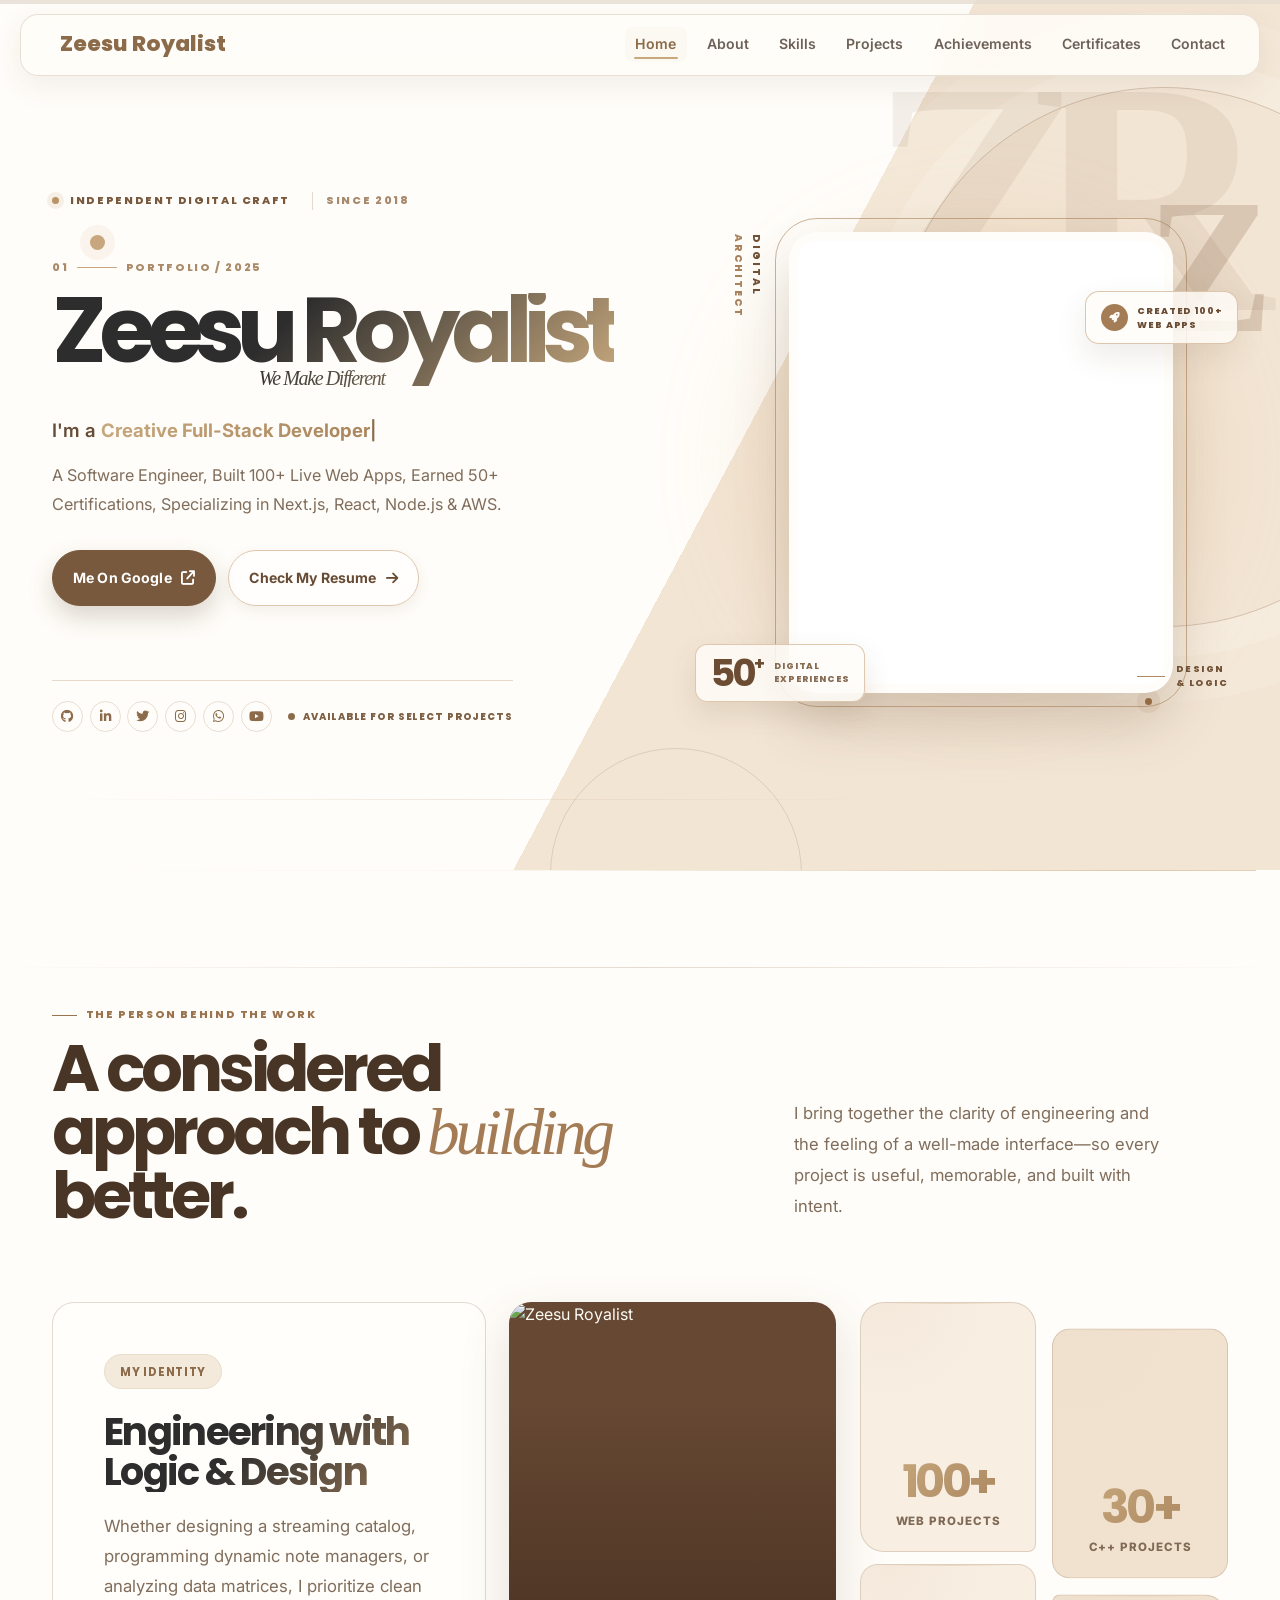
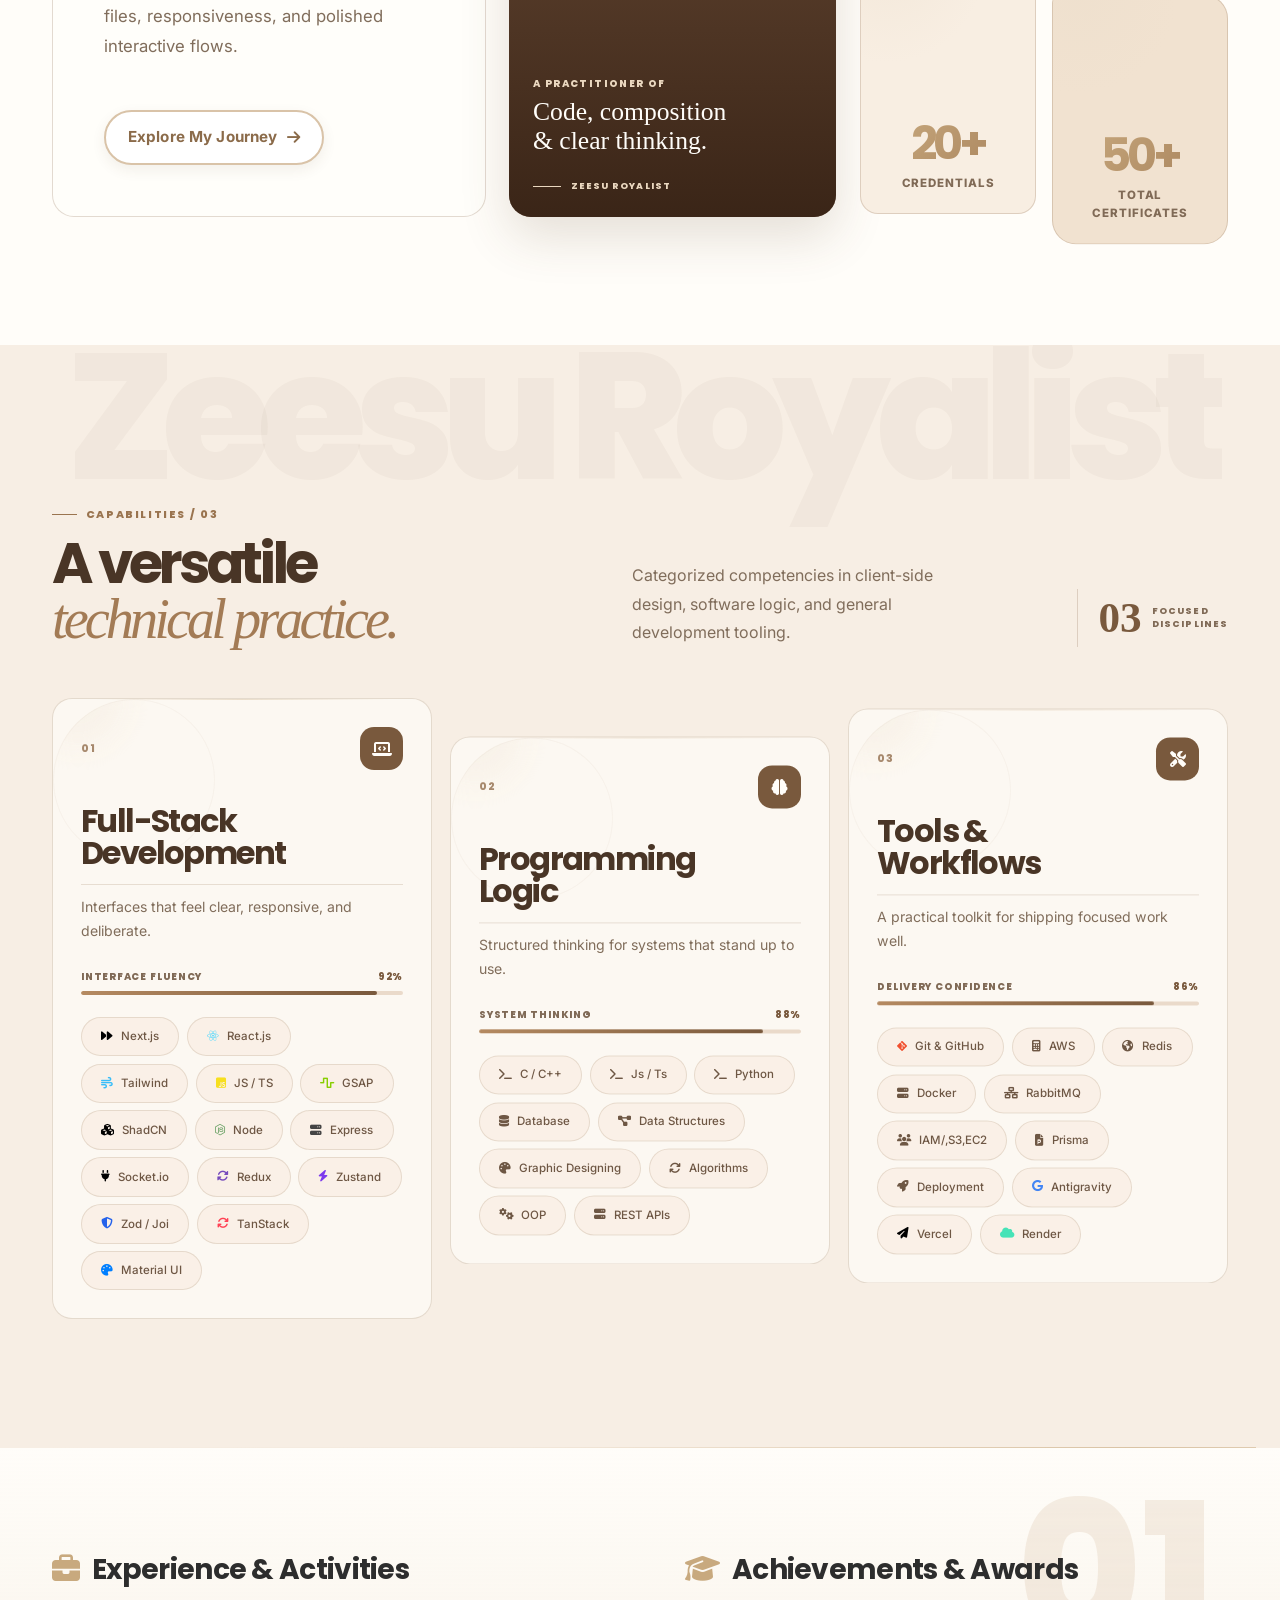
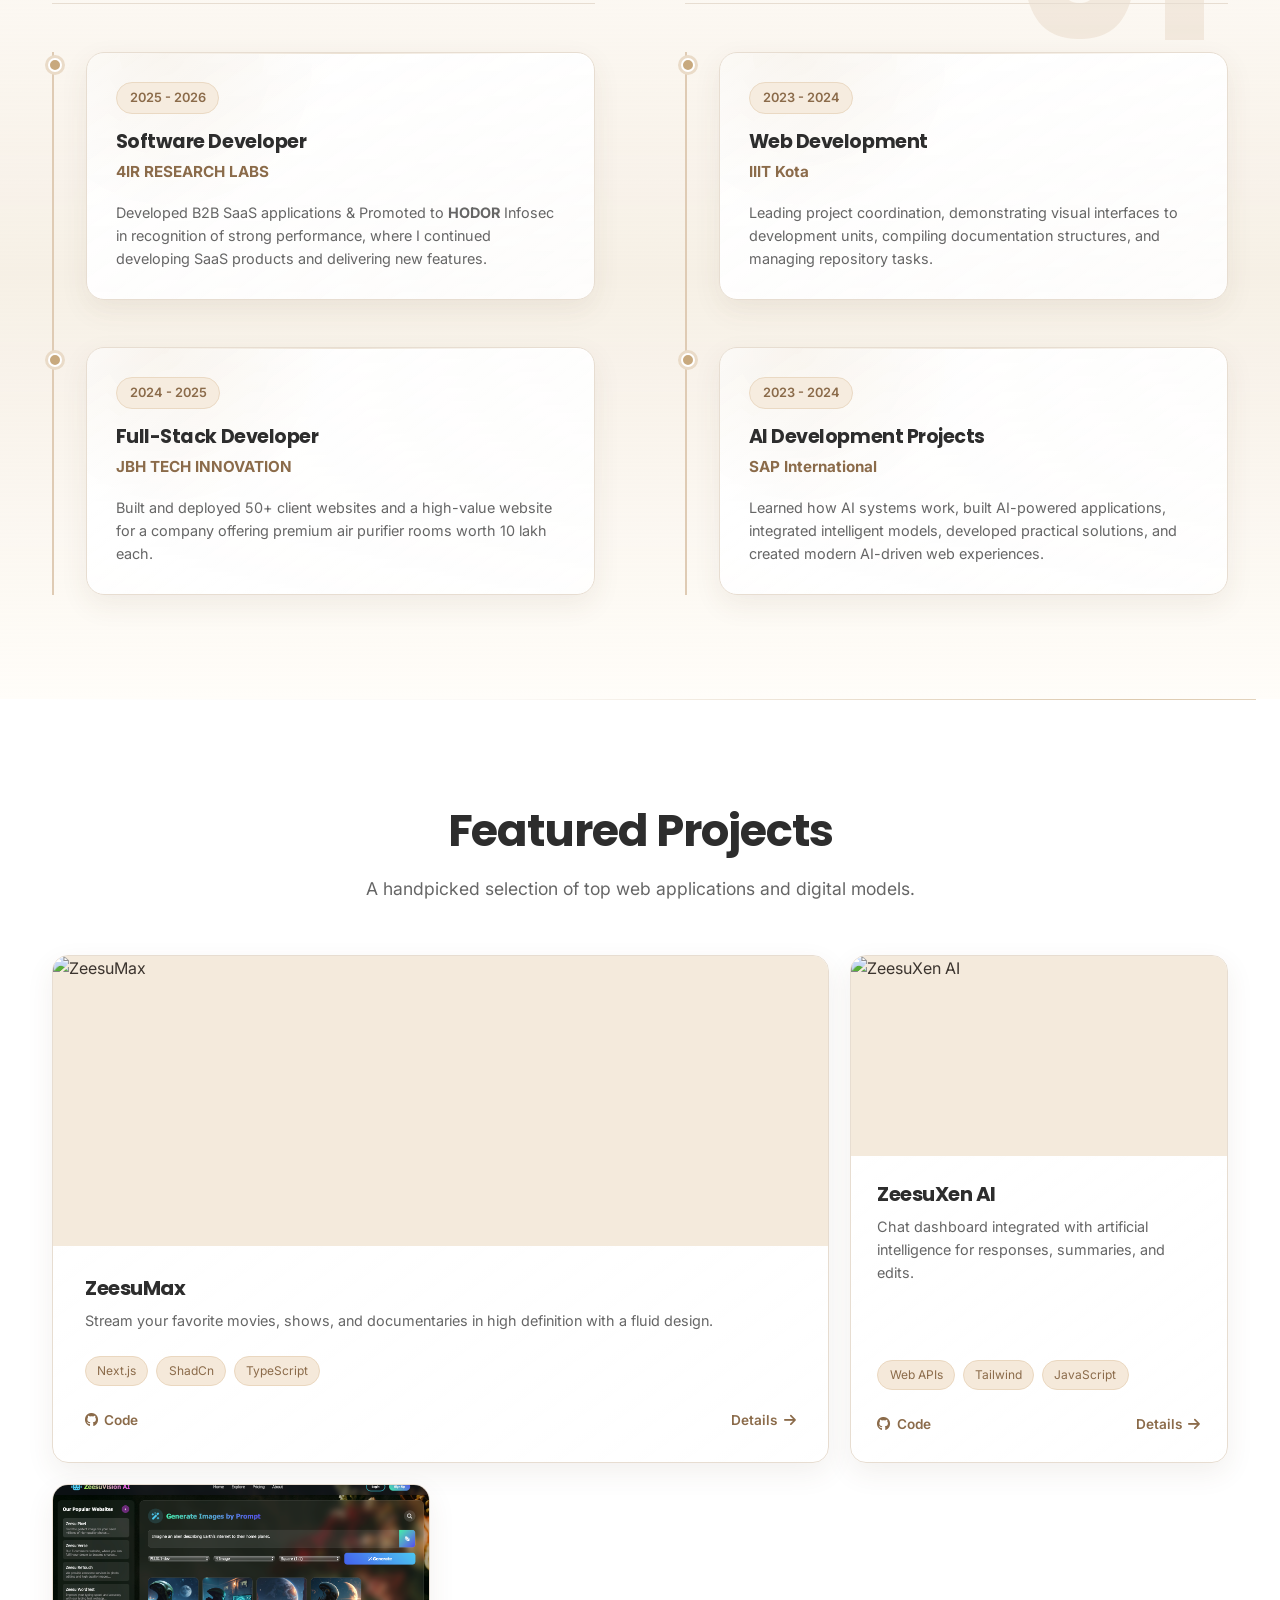
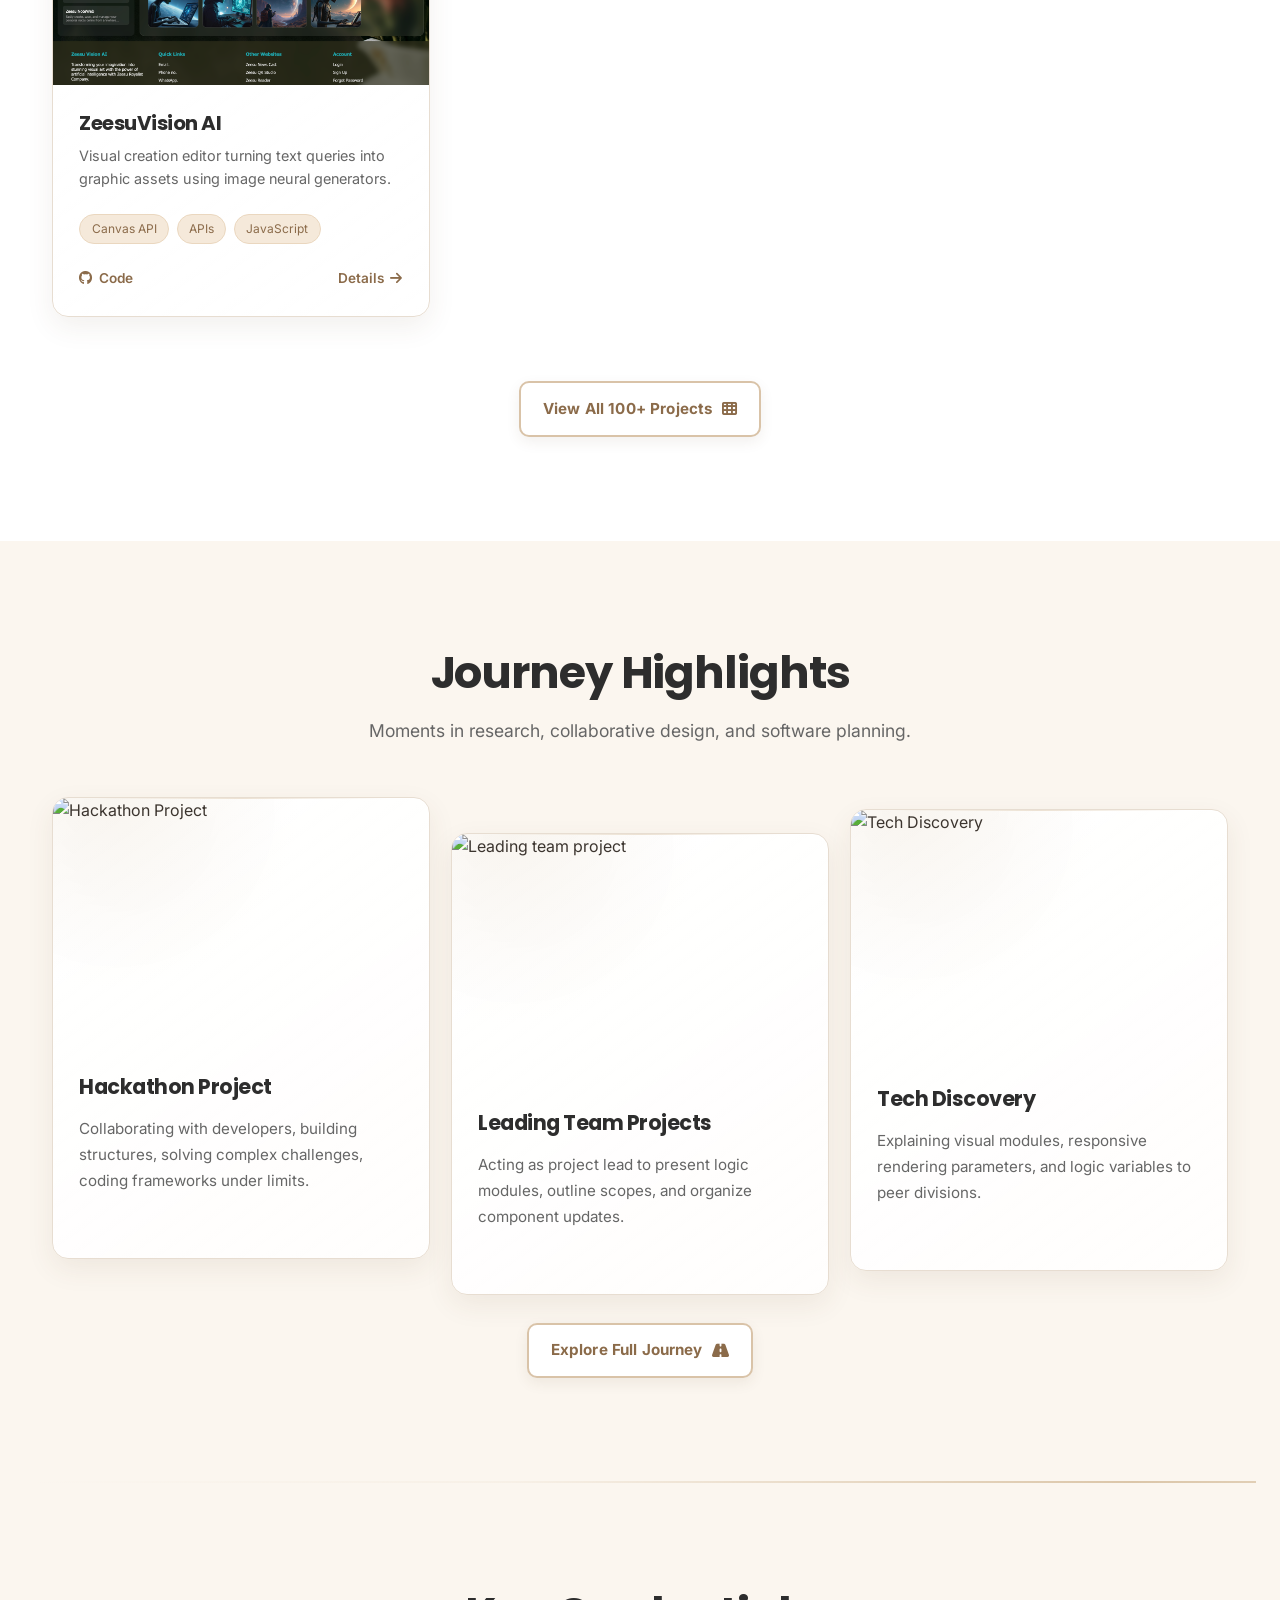
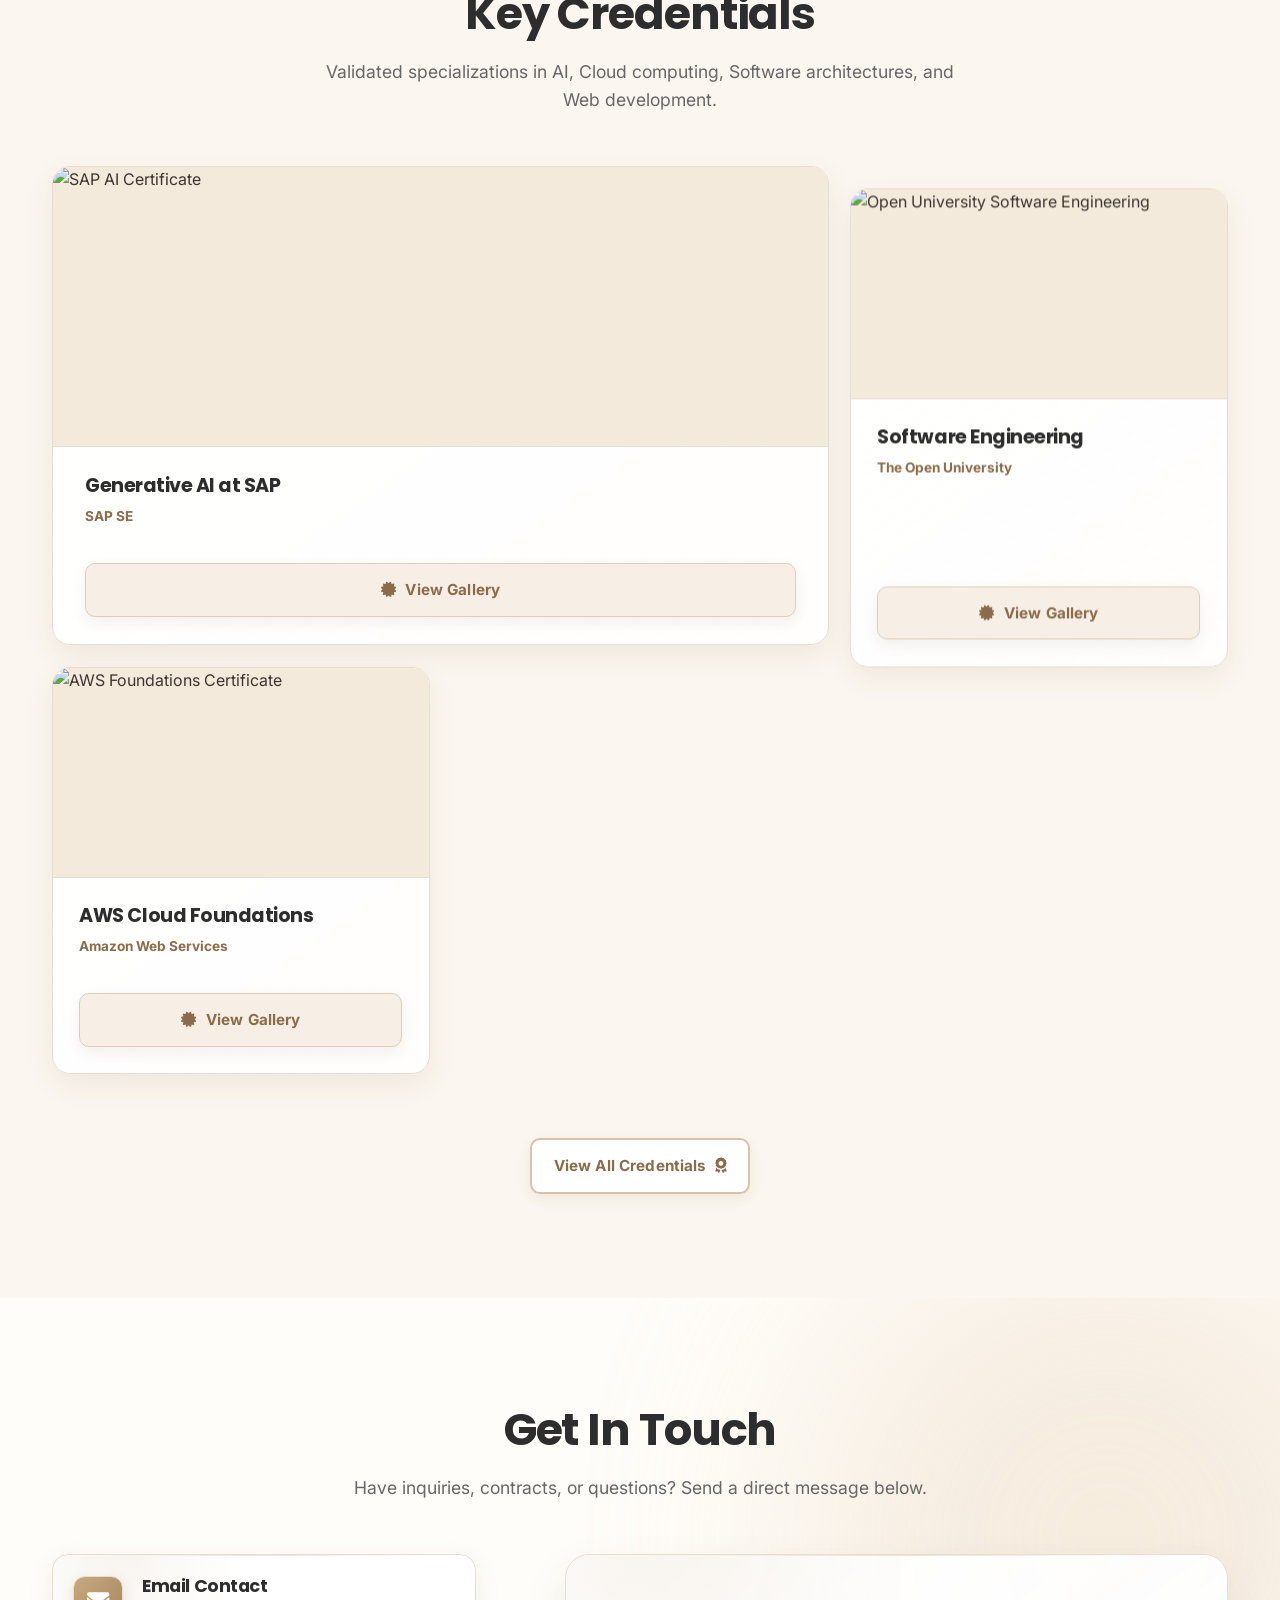
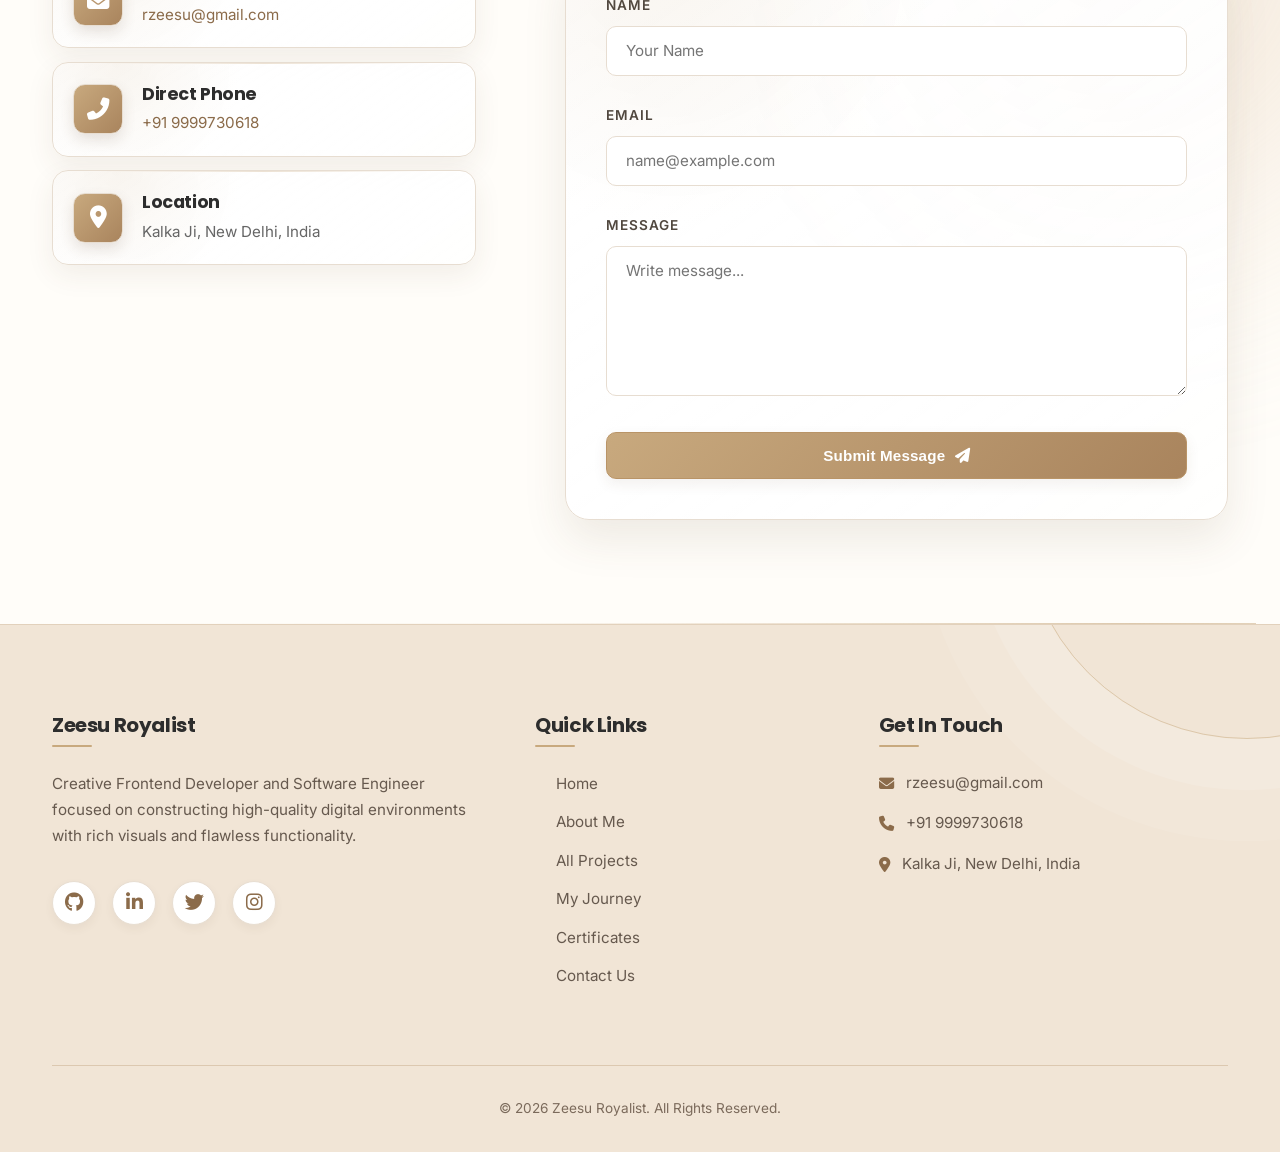
==== index.html @ d2291e85 "fix home vd" ====
<!DOCTYPE html>
<html lang="en">

<head>
    <meta charset="UTF-8">
    <meta name="viewport" content="width=device-width, initial-scale=1.0">
    <title>Zeesu Royalist</title>
    <meta name="description"
        content="Portfolio of Zeesu Royalist, showcasing premium web development, C++ software projects, achievements, and technical credentials.">

    <!-- CSS and Fonts -->
    <link rel="stylesheet" href="https://cdnjs.cloudflare.com/ajax/libs/font-awesome/6.5.0/css/all.min.css">
    <link rel="stylesheet" href="styles.css">
</head>

<body>

    <!-- Header Section -->
    <nav class="navbar">
        <div class="container">
            <a href="index.html" class="navbar-brand">
                <span>Zeesu Royalist</span>
            </a>
            <ul class="nav-links">
                <li><a href="index.html" class="active">Home</a></li>
                <li><a href="#about">About</a></li>
                <li><a href="#skills">Skills</a></li>
                <li><a href="projects.html">Projects</a></li>
                <li><a href="achievements.html">Achievements</a></li>
                <li><a href="certificates.html">Certificates</a></li>
                <li><a href="#contact">Contact</a></li>
            </ul>
            <div class="burger-menu">
                <div></div>
                <div></div>
                <div></div>
            </div>
        </div>
    </nav>

    <!-- Hero Section -->
    <section class="hero" id="home">
        <div class="hero-orb hero-orb-one" aria-hidden="true"></div>
        <div class="hero-orb hero-orb-two" aria-hidden="true"></div>
        <div class="hero-linework" aria-hidden="true"></div>
        <div class="hero-monogram" aria-hidden="true">ZR</div>
        <div class="container hero-container">
            <div class="hero-grid">
                <div class="hero-content reveal">
                    <div class="hero-kicker"><span></span> Independent digital craft <b>Since 2018</b></div>
                    <p class="hero-index">01 <i></i> Portfolio / 2025</p>
                    <h1 class="hero-title"><span>Zeesu Royalist</span> <em style="margin-left: 30%; font-size: 20px;">We
                            Make Different</em></h1>
                    <div class="hero-typing">
                        I'm a <span class="typed-text"
                            data-words='["Creative Full-Stack Developer", "C++ Programmer", "UI/UX Specialist", "Problem Solver"]'></span><span
                            class="typed-cursor">|</span>
                    </div>
                    <p class="hero-description">
                        A Software Engineer, Built 100+ Live Web Apps, Earned 50+ Certifications, Specializing in
                        Next.js, React, Node.js & AWS.
                    </p>
                    <div class="hero-cta">
                        <a href="https://www.google.com/search?q=zeesu+royalist" class="btn btn-primary">Me On Google <i
                                class="fas fa-arrow-up-right-from-square"></i></a>
                        <a href="https://drive.google.com/file/d/1VKgb99KDPh8WpI9leZNX2lUg2ooP4TM_/view?usp=sharing"
                            target="_blank" class="btn btn-secondary">Check My Resume <i
                                class="fas fa-arrow-right"></i></a>
                    </div>
                    <div class="hero-footer">
                        <div class="social-dock" aria-label="Social links">
                            <a href="https://github.com/zeesu-royalist" title="GitHub" target="_blank"><i
                                    class="fab fa-github"></i></a>
                            <a href="https://www.linkedin.com/in/mohammad-jishan-4361972ba/" title="LinkedIn"
                                target="_blank"><i class="fab fa-linkedin-in"></i></a>
                            <a href="https://x.com/zeesu_royalist" title="Twitter" target="_blank"><i
                                    class="fab fa-twitter"></i></a>
                            <a href="https://www.instagram.com/zeesu_royalist/" title="Instagram" target="_blank"><i
                                    class="fab fa-instagram"></i></a>
                            <a href="https://wa.me/9999736978" title="WhatsApp" target="_blank"><i
                                    class="fab fa-whatsapp"></i></a>
                            <a href="https://www.youtube.com/@zeesu_royalist" title="YouTube" target="_blank"><i
                                    class="fab fa-youtube"></i></a>
                        </div>
                        <span class="hero-availability"><b></b> Available for select projects</span>
                    </div>
                </div>
                <div class="hero-image-container reveal delay-2">
                    <div class="hero-portrait-mark" aria-hidden="true">Z</div>
                    <div class="portrait-caption portrait-caption-top"><span>Digital</span><span>Architect</span></div>
                    <div class="profile-glow"></div>
                    <div class="profile-frame">
                        <video autoplay muted loop playsinline preload="auto">

                            <source
                                src="https://res.cloudinary.com/qtxwjzre/video/upload/f_auto,q_auto/v1784092175/homepage-video_jq0b5d.webm"
                                type="video/webm">

                            zeesu_royalist /mp4
                        </video>
                    </div>
                    <div class="portrait-caption portrait-caption-bottom"><i></i><span>Design<br>&amp; Logic</span>
                    </div>
                    <div class="hero-proof-card">
                        <strong>50<sup>+</sup></strong>
                        <span>digital<br>experiences</span>
                    </div>
                    <div class="hero-insight-card"><i class="fa-solid fa-rocket"></i><span>Created 100+<br>Web
                            Apps</span>
                    </div>
                </div>
            </div>
        </div>
    </section>

    <!-- About Me Section -->
    <section class="about" id="about">
        <div class="container">
            <div class="about-intro reveal">
                <div>
                    <span class="eyebrow">The person behind the work</span>
                    <h2>A considered approach to <em>building</em> better.</h2>
                </div>
                <p>I bring together the clarity of engineering and the feeling of a well-made interface—so every project
                    is useful, memorable, and built with intent.</p>
            </div>
            <div class="about-grid">
                <div class="about-text reveal">
                    <div class="hero-subtitle">My Identity</div>
                    <h3>Engineering with Logic &amp; Design</h3>
                    <p>
                        Whether designing a streaming catalog, programming dynamic note managers, or analyzing data
                        matrices, I prioritize clean files, responsiveness, and polished interactive flows.
                    </p>
                    <a href="achievements.html" class="btn btn-outline" style="margin-top: 1rem;">Explore My Journey <i
                            class="fas fa-arrow-right"></i></a>
                </div>
                <aside class="about-profile-card reveal delay-1">
                    <div class="about-profile-image"><img src="https://res.cloudinary.com/qtxwjzre/image/upload/v1784094319/1778755271207_fncykm.jpg" alt="Zeesu Royalist"></div>
                    <span class="about-profile-label">A practitioner of</span>
                    <strong>Code, composition<br>&amp; clear thinking.</strong>
                    <div class="about-profile-rule"><span></span> Zeesu Royalist</div>
                </aside>
                <div class="about-stats reveal delay-1">
                    <div class="stat-box glass-card tilt">
                        <h4>100+</h4>
                        <p>Web Projects</p>
                    </div>
                    <div class="stat-box glass-card tilt">
                        <h4>30+</h4>
                        <p>C++ Projects</p>
                    </div>
                    <div class="stat-box glass-card tilt">
                        <h4>20+</h4>
                        <p>Credentials</p>
                    </div>
                    <div class="stat-box glass-card tilt">
                        <h4>50+</h4>
                        <p>Total Certificates</p>
                    </div>
                </div>
            </div>
        </div>
    </section>

    <!-- Skills Section -->
    <section class="skills" id="skills">
        <div class="container">
            <div class="skills-heading reveal">
                <div>
                    <span class="eyebrow">Capabilities / 03</span>
                    <h2>A versatile<br><em>technical practice.</em></h2>
                </div>
                <p>Categorized competencies in client-side design, software logic, and general development tooling.</p>
                <div class="skills-summary"><strong>03</strong><span>Focused<br>disciplines</span></div>
            </div>

            <div class="skills-grid">
                <!-- Frontend -->
                <div class="skill-category glass-card reveal">
                    <div class="skill-card-top"><span class="skill-number">01</span><i class="fas fa-laptop-code"></i>
                    </div>
                    <h3>Full-Stack<br>Development</h3>
                    <p class="skill-card-copy">Interfaces that feel clear, responsive, and deliberate.</p>
                    <div class="skill-meter"><span>Interface fluency</span><b>92%</b><i><em style="width:92%"></em></i>
                    </div>
                    <div class="skills-list">
                        <span class="skill-tag"><i class="fas fa-forward" style="color:#000000"></i> Next.js</span>
                        <span class="skill-tag"><i class="fab fa-react" style="color:#61DAFB"></i> React.js</span>
                        <span class="skill-tag"><i class="fas fa-wind" style="color:#38BDF8"></i> Tailwind</span>
                        <span class="skill-tag"><i class="fab fa-js-square" style="color:#F7DF1E"></i> JS / TS</span>
                        <span class="skill-tag"><i class="fas fa-wave-square" style="color:#88CE02"></i> GSAP</span>
                        <span class="skill-tag"><i class="fas fa-cubes" style="color:#000000"></i> ShadCN</span>
                        <span class="skill-tag"><i class="fab fa-node-js" style="color:#68A063"></i> Node</span>
                        <span class="skill-tag"><i class="fas fa-server" style="color:#444444"></i> Express</span>
                        <span class="skill-tag"><i class="fas fa-plug" style="color:#010101"></i> Socket.io</span>
                        <span class="skill-tag"><i class="fas fa-sync-alt" style="color:#764ABC"></i> Redux</span>
                        <span class="skill-tag"><i class="fas fa-bolt" style="color:#7C3AED"></i> Zustand</span>
                        <span class="skill-tag"><i class="fas fa-shield-alt" style="color:#2563EB"></i> Zod / Joi</span>
                        <span class="skill-tag"><i class="fas fa-arrows-rotate"
                                style="color:#FF4154"></i>TanStack</span>
                        <span class="skill-tag"><i class="fas fa-palette" style="color:#007FFF"></i> Material UI</span>
                    </div>
                </div>

                <!-- Backend/Logic -->
                <div class="skill-category glass-card reveal delay-1">
                    <div class="skill-card-top"><span class="skill-number">02</span><i class="fas fa-brain"></i></div>
                    <h3>Programming<br>Logic</h3>
                    <p class="skill-card-copy">Structured thinking for systems that stand up to use.</p>
                    <div class="skill-meter"><span>System thinking</span><b>88%</b><i><em style="width:88%"></em></i>
                    </div>
                    <div class="skills-list">
                        <span class="skill-tag"><i class="fas fa-terminal"></i> C / C++</span>
                        <span class="skill-tag"><i class="fas fa-terminal"></i> Js / Ts</span>
                        <span class="skill-tag"><i class="fas fa-terminal"></i> Python</span>
                        <span class="skill-tag"><i class="fas fa-database"></i> Database</span>
                        <span class="skill-tag"><i class="fas fa-project-diagram"></i> Data Structures</span>
                        <span class="skill-tag"><i class="fas fa-palette"></i> Graphic Designing</span>
                        <span class="skill-tag"><i class="fas fa-sync"></i> Algorithms</span>
                        <span class="skill-tag"><i class="fas fa-cogs"></i> OOP</span>
                        <span class="skill-tag"><i class="fas fa-server"></i> REST APIs</span>
                    </div>
                </div>

                <!-- Workflow Tools -->
                <div class="skill-category glass-card reveal delay-2">
                    <div class="skill-card-top"><span class="skill-number">03</span><i class="fas fa-tools"></i></div>
                    <h3>Tools &amp;<br>Workflows</h3>
                    <p class="skill-card-copy">A practical toolkit for shipping focused work well.</p>
                    <div class="skill-meter"><span>Delivery confidence</span><b>86%</b><i><em
                                style="width:86%"></em></i></div>
                    <div class="skills-list">
                        <span class="skill-tag"><i class="fab fa-git-alt" style="color:#f1502f"></i> Git & GitHub</span>
                        <span class="skill-tag"><i class="fas fa-calculator"></i>AWS</span>
                        <span class="skill-tag"><i class="fas fa-globe-americas"></i>Redis</span>
                        <span class="skill-tag"><i class="fas fa-server"></i> Docker</span>
                        <span class="skill-tag"><i class="fas fa-network-wired"></i>RabbitMQ</span>
                        <span class="skill-tag"><i class="fas fa-users"></i> IAM/,S3,EC2</span>
                        <span class="skill-tag"><i class="fas fa-file-powerpoint"></i> Prisma</span>
                        <span class="skill-tag"><i class="fas fa-rocket"></i> Deployment</span>
                        <span class="skill-tag"><i class="fab fa-google" style="color:#4285f4"></i> Antigravity</span>
                        <span class="skill-tag"><i class="fas fa-paper-plane" style="color:#000000"></i> Vercel</span>
                        <span class="skill-tag"><i class="fas fa-cloud" style="color:#46E3B7"></i> Render</span>
                    </div>
                </div>
            </div>
        </div>
    </section>

    <!-- Education & Experience Timeline -->
    <section class="timeline-section">
        <div class="container">
            <div class="timeline-grid">

                <!-- Education -->
                <div class="timeline-column reveal">
                    <h3><i class="fas fa-briefcase"></i> Experience & Activities</h3>
                    <div class="timeline">
                        <div class="timeline-item">
                            <div class="timeline-card glass-card tilt">
                                <span class="timeline-date">2025 - 2026</span>
                                <h4>Software Developer</h4>
                                <p class="timeline-org">4IR RESEARCH LABS</p>
                                <p class="timeline-desc">Developed B2B SaaS applications & Promoted to
                                    <strong>HODOR</strong> Infosec in
                                    recognition of strong performance, where I continued developing SaaS products and
                                    delivering new features.
                                </p>
                            </div>
                        </div>
                        <div class="timeline-item">
                            <div class="timeline-card glass-card tilt">
                                <span class="timeline-date">2024 - 2025</span>
                                <h4>Full-Stack Developer</h4>
                                <p class="timeline-org">JBH TECH INNOVATION </p>
                                <p class="timeline-desc">Built and deployed 50+ client websites and a high-value website
                                    for a company offering premium air purifier rooms worth 10 lakh each.</p>
                            </div>
                        </div>
                    </div>
                </div>

                <!-- Experience -->
                <div class="timeline-column reveal delay-1">
                    <h3><i class="fas fa-graduation-cap"></i> Achievements & Awards</h3>
                    <div class="timeline">
                        <div class="timeline-item">
                            <div class="timeline-card glass-card tilt">
                                <span class="timeline-date">2023 - 2024</span>
                                <h4>Web Development</h4>
                                <p class="timeline-org"> IIIT Kota</p>
                                <p class="timeline-desc">Leading project coordination, demonstrating visual interfaces
                                    to development units, compiling documentation structures, and managing repository
                                    tasks.</p>
                            </div>
                        </div>
                        <div class="timeline-item">
                            <div class="timeline-card glass-card tilt">
                                <span class="timeline-date">2023 - 2024</span>
                                <h4>AI Development Projects</h4>
                                <p class="timeline-org">SAP International</p>
                                <p class="timeline-desc">Learned how AI systems work, built AI-powered applications,
                                    integrated intelligent models, developed practical solutions, and created modern
                                    AI-driven web experiences.
                                </p>
                            </div>
                        </div>
                    </div>
                </div>

            </div>
        </div>
    </section>

    <!-- Projects Preview Section -->
    <section class="projects-preview">
        <div class="container">
            <div class="section-header reveal">
                <h2>Featured Projects</h2>
                <p>A handpicked selection of top web applications and digital models.</p>
            </div>

            <div class="projects-grid">
                <!-- Project 1 -->
                <div class="project-card glass-card tilt reveal">
                    <div class="project-img-wrapper">
                        <img src="images/cardA1.jpg" alt="ZeesuMax">
                        <div class="project-overlay">
                            <a href="project-details.html?id=zeesumax" class="btn btn-primary">Case Study</a>
                        </div>
                    </div>
                    <div class="project-body">
                        <h3>ZeesuMax</h3>
                        <p>Stream your favorite movies, shows, and documentaries in high definition with a fluid design.
                        </p>
                        <div class="project-tech">
                            <span class="tech-badge">Next.js</span>
                            <span class="tech-badge">ShadCn</span>
                            <span class="tech-badge">TypeScript</span>
                        </div>
                        <div class="project-links">
                            <a href="https://github.com/zeesu-royalist/ZeesuMax" target="_blank" class="btn-link"><i
                                    class="fab fa-github"></i> Code</a>
                            <a href="project-details.html?id=zeesumax" class="btn-main">Details <i
                                    class="fas fa-arrow-right"></i></a>
                        </div>
                    </div>
                </div>

                <!-- Project 2 -->
                <div class="project-card glass-card tilt reveal delay-1">
                    <div class="project-img-wrapper">
                        <img src="images/cardA3.jpg" alt="ZeesuXen AI">
                        <div class="project-overlay">
                            <a href="project-details.html?id=zeesuxen-ai" class="btn btn-primary">Case Study</a>
                        </div>
                    </div>
                    <div class="project-body">
                        <h3>ZeesuXen AI</h3>
                        <p>Chat dashboard integrated with artificial intelligence for responses, summaries, and edits.
                        </p>
                        <div class="project-tech">
                            <span class="tech-badge">Web APIs</span>
                            <span class="tech-badge">Tailwind</span>
                            <span class="tech-badge">JavaScript</span>
                        </div>
                        <div class="project-links">
                            <a href="https://github.com/zeesu-royalist/ZeesuXen-AI" target="_blank" class="btn-link"><i
                                    class="fab fa-github"></i> Code</a>
                            <a href="project-details.html?id=zeesuxen-ai" class="btn-main">Details <i
                                    class="fas fa-arrow-right"></i></a>
                        </div>
                    </div>
                </div>

                <!-- Project 3 -->
                <div class="project-card glass-card tilt reveal delay-2">
                    <div class="project-img-wrapper">
                        <img src="images/cardA4.jpg" alt="ZeesuVision AI">
                        <div class="project-overlay">
                            <a href="project-details.html?id=zeesuvision-ai" class="btn btn-primary">Case Study</a>
                        </div>
                    </div>
                    <div class="project-body">
                        <h3>ZeesuVision AI</h3>
                        <p>Visual creation editor turning text queries into graphic assets using image neural
                            generators.</p>
                        <div class="project-tech">
                            <span class="tech-badge">Canvas API</span>
                            <span class="tech-badge">APIs</span>
                            <span class="tech-badge">JavaScript</span>
                        </div>
                        <div class="project-links">
                            <a href="https://github.com/zeesu-royalist/ZeesuVision-AI" target="_blank"
                                class="btn-link"><i class="fab fa-github"></i> Code</a>
                            <a href="project-details.html?id=zeesuvision-ai" class="btn-main">Details <i
                                    class="fas fa-arrow-right"></i></a>
                        </div>
                    </div>
                </div>

            </div>

            <div class="section-footer reveal">
                <a href="projects.html" class="btn btn-outline">View All 100+ Projects <i class="fas fa-th"></i></a>
            </div>
        </div>
    </section>

    <!-- Achievements Preview Section -->
    <section class="journey">
        <div class="container">
            <div class="section-header reveal">
                <h2>Journey Highlights</h2>
                <p>Moments in research, collaborative design, and software planning.</p>
            </div>

            <div class="journey-grid">
                <!-- Highlight 1 -->
                <div class="journey-card glass-card tilt reveal">
                    <img src="https://res.cloudinary.com/qtxwjzre/image/upload/v1784094320/card2_ma97sy.jpg" alt="Hackathon Project">
                    <div class="journey-body">
                        <h3>Hackathon Project</h3>
                        <p>Collaborating with developers, building structures, solving complex challenges, coding
                            frameworks under limits.</p>
                    </div>
                </div>

                <!-- Highlight 2 -->
                <div class="journey-card glass-card tilt reveal delay-1">
                    <img src="https://res.cloudinary.com/qtxwjzre/image/upload/v1784094321/card3_thiwgl.jpg" alt="Leading team project">
                    <div class="journey-body">
                        <h3>Leading Team Projects</h3>
                        <p>Acting as project lead to present logic modules, outline scopes, and organize component
                            updates.</p>
                    </div>
                </div>

                <!-- Highlight 3 -->
                <div class="journey-card glass-card tilt reveal delay-2">
                    <img src="https://res.cloudinary.com/qtxwjzre/image/upload/v1784094320/card44_nkenif.jpg" alt="Tech Discovery">
                    <div class="journey-body">
                        <h3>Tech Discovery</h3>
                        <p>Explaining visual modules, responsive rendering parameters, and logic variables to peer
                            divisions.</p>
                    </div>
                </div>
            </div>

            <div class="section-footer reveal" style="margin-top: 4rem;">
                <a href="achievements.html" class="btn btn-outline">Explore Full Journey <i class="fas fa-road"></i></a>
            </div>
        </div>
    </section>

    <!-- Certifications Preview Section -->
    <section class="certificates-preview">
        <div class="container">
            <div class="section-header reveal">
                <h2>Key Credentials</h2>
                <p>Validated specializations in AI, Cloud computing, Software architectures, and Web development.</p>
            </div>

            <div class="certs-grid">
                <!-- Cert 1: SAP -->
                <div class="cert-card glass-card tilt reveal">
                    <div class="cert-img-wrapper">
                        <img src="https://res.cloudinary.com/qtxwjzre/image/upload/f_auto,q_auto,w_800/v1783594027/1719660833299_hk8cpo.jpg" alt="SAP AI Certificate">
                    </div>
                    <div class="cert-body">
                        <h3>Generative AI at SAP</h3>
                        <p class="timeline-org">SAP SE</p>
                        <a href="certificates.html" class="btn btn-secondary" style="margin-top: 1rem;"><i
                                class="fas fa-certificate"></i> View Gallery</a>
                    </div>
                </div>

                <!-- Cert 2: Open University -->
                <div class="cert-card glass-card tilt reveal delay-1">
                    <div class="cert-img-wrapper">
                        <img src="https://res.cloudinary.com/qtxwjzre/image/upload/f_auto,q_auto,w_800/v1783594135/1719660404729_vbdprx.jpg" alt="Open University Software Engineering">
                    </div>
                    <div class="cert-body">
                        <h3>Software Engineering</h3>
                        <p class="timeline-org">The Open University</p>
                        <a href="certificates.html" class="btn btn-secondary" style="margin-top: 1rem;"><i
                                class="fas fa-certificate"></i> View Gallery</a>
                    </div>
                </div>

                <!-- Cert 3: AWS -->
                <div class="cert-card glass-card tilt reveal delay-2">
                    <div class="cert-img-wrapper">
                        <img src="https://res.cloudinary.com/qtxwjzre/image/upload/f_auto,q_auto/v1784094087/Screenshot_2026-07-15_at_11.11.06_AM_waij8j.png" alt="AWS Foundations Certificate">
                    </div>
                    <div class="cert-body">
                        <h3>AWS Cloud Foundations</h3>
                        <p class="timeline-org">Amazon Web Services</p>
                        <a href="certificates.html" class="btn btn-secondary" style="margin-top: 1rem;"><i
                                class="fas fa-certificate"></i> View Gallery</a>
                    </div>
                </div>
            </div>

            <div class="section-footer reveal">
                <a href="certificates.html" class="btn btn-outline">View All Credentials <i
                        class="fas fa-award"></i></a>
            </div>
        </div>
    </section>

    <!-- Contact & Feedback Section -->
    <section class="contact-section" id="contact">
        <div class="container">
            <div class="section-header reveal">
                <h2>Get In Touch</h2>
                <p>Have inquiries, contracts, or questions? Send a direct message below.</p>
            </div>

            <div class="contact-grid">
                <!-- Quick Info -->
                <div class="contact-info reveal">
                    <div class="contact-card glass-card">
                        <div class="contact-icon"><i class="fas fa-envelope"></i></div>
                        <div class="contact-details">
                            <h4>Email Contact</h4>
                            <p><a href="mailto:rzeesu@gmail.com">rzeesu@gmail.com</a></p>
                        </div>
                    </div>
                    <div class="contact-card glass-card">
                        <div class="contact-icon"><i class="fas fa-phone-alt"></i></div>
                        <div class="contact-details">
                            <h4>Direct Phone</h4>
                            <p><a href="tel:+919999730618">+91 9999730618</a></p>
                        </div>
                    </div>
                    <div class="contact-card glass-card">
                        <div class="contact-icon"><i class="fas fa-map-marker-alt"></i></div>
                        <div class="contact-details">
                            <h4>Location</h4>
                            <p>Kalka Ji, New Delhi, India</p>
                        </div>
                    </div>
                </div>

                <!-- Form -->
                <form class="contact-form glass-card reveal delay-1" novalidate>
                    <div class="form-group">
                        <label for="name">Name</label>
                        <input type="text" name="name" id="name" class="form-control" placeholder="Your Name">
                    </div>
                    <div class="form-group">
                        <label for="email">Email</label>
                        <input type="email" name="email" id="email" class="form-control" placeholder="name@example.com">
                    </div>
                    <div class="form-group">
                        <label for="message">Message</label>
                        <textarea name="message" id="message" class="form-control"
                            placeholder="Write message..."></textarea>
                    </div>
                    <button type="submit" class="btn btn-primary" style="width: 100%;">
                        Submit Message <i class="fas fa-paper-plane"></i>
                    </button>
                </form>
            </div>
        </div>
    </section>

    <!-- Footer -->
    <footer>
        <div class="container">
            <div class="footer-grid">
                <div class="footer-col footer-about">
                    <h3>Zeesu Royalist</h3>
                    <p>Creative Frontend Developer and Software Engineer focused on constructing high-quality digital
                        environments with rich visuals and flawless functionality.</p>
                    <div class="social-dock">
                        <a href="https://github.com/zeesu-royalist" title="GitHub" target="_blank"><i
                                class="fab fa-github"></i></a>
                        <a href="https://www.linkedin.com/in/mohammad-jishan-4361972ba/" title="LinkedIn"
                            target="_blank"><i class="fab fa-linkedin-in"></i></a>
                        <a href="https://x.com/zeesu_royalist" title="Twitter" target="_blank"><i
                                class="fab fa-twitter"></i></a>
                        <a href="https://www.instagram.com/zeesu_royalist/" title="Instagram" target="_blank"><i
                                class="fab fa-instagram"></i></a>
                    </div>
                </div>
                <div class="footer-col">
                    <h3>Quick Links</h3>
                    <ul class="footer-links">
                        <li><a href="#home">Home</a></li>
                        <li><a href="#about">About Me</a></li>
                        <li><a href="projects.html">All Projects</a></li>
                        <li><a href="achievements.html">My Journey</a></li>
                        <li><a href="certificates.html">Certificates</a></li>
                        <li><a href="#contact">Contact Us</a></li>
                    </ul>
                </div>
                <div class="footer-col">
                    <h3>Get In Touch</h3>
                    <ul class="footer-contact-list">
                        <li><i class="fas fa-envelope"></i> <span>rzeesu@gmail.com</span></li>
                        <li><i class="fas fa-phone"></i> <span>+91 9999730618</span></li>
                        <li><i class="fas fa-map-marker-alt"></i> <span>Kalka Ji, New Delhi, India</span></li>
                    </ul>
                </div>
            </div>
            <div class="footer-bottom">
                <p>&copy; 2026 Zeesu Royalist. All Rights Reserved.</p>
            </div>
        </div>
    </footer>

    <!-- Scripts -->
    <script src="js/main.js"></script>
</body>

</html>
---- styles.css ----
/* ==========================================================================
   Zeesu Royalist Portfolio - Modern Glassmorphic Dark-Slate Theme Stylesheet
   ========================================================================== */

/* --- Import Premium Google Fonts --- */
@import url('https://fonts.googleapis.com/css2?family=Inter:wght@400;500;600;700&family=Poppins:wght@500;600;700;800&display=swap');

/* --- CSS Custom Variables (Design System) --- */
:root {
    /* Color Palette */
    --bg-dark: #07070f;
    --bg-darker: #040409;
    --bg-card: rgba(255, 255, 255, 0.03);
    --bg-card-hover: rgba(255, 255, 255, 0.07);
    --border-glass: rgba(255, 255, 255, 0.08);
    --border-glass-focus: rgba(99, 102, 241, 0.4);

    /* Primary Accents & Gradients */
    --accent-indigo: #6366f1;
    --accent-purple: #a855f7;
    --accent-pink: #ec4899;
    --accent-teal: #06b6d4;

    --gradient-primary: linear-gradient(135deg, var(--accent-indigo) 0%, var(--accent-purple) 50%, var(--accent-pink) 100%);
    --gradient-glow: linear-gradient(135deg, rgba(99, 102, 241, 0.15) 0%, rgba(236, 72, 153, 0.15) 100%);
    --gradient-teal-blue: linear-gradient(135deg, var(--accent-teal) 0%, var(--accent-indigo) 100%);

    /* Text Colors */
    --text-white: #ffffff;
    --text-silver: #f1f5f9;
    --text-gray: #94a3b8;
    --text-dark: #475569;

    /* Typography */
    --font-heading: 'Outfit', sans-serif;
    --font-body: 'Plus Jakarta Sans', sans-serif;

    /* System Globals */
    --radius-sm: 8px;
    --radius-md: 16px;
    --radius-lg: 24px;
    --radius-full: 9999px;
    --shadow-glass: 0 8px 32px 0 rgba(0, 0, 0, 0.37);
    --shadow-glow: 0 0 25px rgba(99, 102, 241, 0.3);
    --transition-smooth: all 0.4s cubic-bezier(0.16, 1, 0.3, 1);
    --transition-fast: all 0.2s ease;
}

/* --- Global Resets & Elements --- */
* {
    margin: 0;
    padding: 0;
    box-sizing: border-box;
}

html {
    scroll-behavior: smooth;
    font-size: 16px;
}

body {
    background-color: var(--bg-dark);
    color: var(--text-silver);
    font-family: var(--font-body);
    line-height: 1.6;
    overflow-x: hidden;
    position: relative;
}

/* Background Radial Blobs for ambient glowing */
body::before,
body::after {
    content: '';
    position: absolute;
    width: 600px;
    height: 600px;
    border-radius: 50%;
    filter: blur(140px);
    z-index: -2;
    opacity: 0.15;
    pointer-events: none;
}

body::before {
    top: 5%;
    left: -10%;
    background: var(--accent-indigo);
    animation: blobFloat 20s infinite alternate;
}

body::after {
    bottom: 10%;
    right: -10%;
    background: var(--accent-pink);
    animation: blobFloat 25s infinite alternate-reverse;
}

@keyframes blobFloat {
    0% {
        transform: translate(0, 0) scale(1);
    }

    100% {
        transform: translate(80px, 50px) scale(1.15);
    }
}

/* --- Typography --- */
h1,
h2,
h3,
h4,
h5,
h6 {
    font-family: var(--font-heading);
    font-weight: 700;
    color: var(--text-white);
    line-height: 1.25;
}

h1 {
    font-size: 3.5rem;
}

h2 {
    font-size: 2.5rem;
}

h3 {
    font-size: 1.75rem;
}

p {
    color: var(--text-gray);
}

a {
    color: inherit;
    text-decoration: none;
    transition: var(--transition-fast);
}

img {
    max-width: 100%;
    height: auto;
    display: block;
}

/* --- Global Containers --- */
.container {
    max-width: 1200px;
    margin: 0 auto;
    padding: 0 2rem;
}

.section-header {
    text-align: center;
    margin-bottom: 4rem;
    position: relative;
}

.section-header h2 {
    display: inline-block;
    background: linear-gradient(135deg, var(--text-white) 30%, var(--text-gray) 100%);
    -webkit-background-clip: text;
    background-clip: text;
    -webkit-text-fill-color: transparent;
    margin-bottom: 1rem;
    position: relative;
}

.section-header p {
    font-size: 1.1rem;
    max-width: 600px;
    margin: 0 auto;
}

/* --- Glassmorphism Card Style Utility --- */
.glass-card {
    background: var(--bg-card);
    border: 1px solid var(--border-glass);
    border-radius: var(--radius-md);
    backdrop-filter: blur(12px);
    -webkit-backdrop-filter: blur(12px);
    box-shadow: var(--shadow-glass);
    transition: var(--transition-smooth);
}

.glass-card:hover {
    background: var(--bg-card-hover);
    border-color: rgba(255, 255, 255, 0.15);
    box-shadow: 0 12px 40px 0 rgba(0, 0, 0, 0.5);
}

/* --- Scroll Progress Bar --- */
.scroll-progress-container {
    position: fixed;
    top: 0;
    left: 0;
    width: 100%;
    height: 4px;
    z-index: 1001;
    background: rgba(255, 255, 255, 0.05);
}

.scroll-progress-bar {
    height: 100%;
    width: 0;
    background: var(--gradient-primary);
    box-shadow: 0 0 8px var(--accent-indigo);
    transition: width 0.1s ease-out;
}

/* --- Custom Sticky Navigation Bar --- */
.navbar {
    position: fixed;
    top: 0;
    left: 0;
    width: 100%;
    z-index: 1000;
    padding: 1.5rem 0;
    transition: var(--transition-smooth);
}

.navbar.scrolled {
    padding: 0.8rem 0;
    background: rgba(7, 7, 15, 0.75);
    backdrop-filter: blur(20px);
    -webkit-backdrop-filter: blur(20px);
    border-bottom: 1px solid var(--border-glass);
}

.navbar .container {
    display: flex;
    justify-content: space-between;
    align-items: center;
}

.navbar-brand {
    font-family: var(--font-heading);
    font-weight: 800;
    font-size: 1.5rem;
    background: var(--gradient-primary);
    -webkit-background-clip: text;
    background-clip: text;
    -webkit-text-fill-color: transparent;
    display: flex;
    align-items: center;
    gap: 0.5rem;
}

.navbar-brand img {
    height: 35px;
    width: auto;
    filter: drop-shadow(0 0 4px var(--accent-indigo));
}

.nav-links {
    display: flex;
    gap: 2.2rem;
    list-style: none;
    align-items: center;
}

.nav-links a {
    font-size: 0.95rem;
    font-weight: 500;
    color: var(--text-gray);
    position: relative;
    padding: 0.5rem 0;
}

.nav-links a:hover,
.nav-links a.active {
    color: var(--text-white);
}

.nav-links a::after {
    content: '';
    position: absolute;
    bottom: 0;
    left: 0;
    width: 0;
    height: 2px;
    background: var(--gradient-primary);
    transition: var(--transition-smooth);
    border-radius: var(--radius-full);
}

.nav-links a:hover::after,
.nav-links a.active::after {
    width: 100%;
}

/* Burger Menu */
.burger-menu {
    display: none;
    cursor: pointer;
    flex-direction: column;
    gap: 6px;
    z-index: 1002;
}

.burger-menu div {
    width: 25px;
    height: 2px;
    background-color: var(--text-white);
    transition: var(--transition-smooth);
}

/* --- Hero Section --- */
.hero {
    min-height: 100vh;
    display: flex;
    align-items: center;
    padding-top: 100px;
    position: relative;
    overflow: hidden;
}

.hero-grid {
    display: grid;
    grid-template-columns: 1.2fr 0.8fr;
    gap: 4rem;
    align-items: center;
}

.hero-content {
    display: flex;
    flex-direction: column;
    align-items: flex-start;
}

.hero-subtitle {
    font-family: var(--font-heading);
    font-weight: 600;
    font-size: 1.1rem;
    color: var(--accent-indigo);
    text-transform: uppercase;
    letter-spacing: 2px;
    margin-bottom: 1rem;
}

.hero-title {
    font-size: 4rem;
    margin-bottom: 1.5rem;
    background: linear-gradient(135deg, var(--text-white) 40%, var(--accent-indigo) 100%);
    -webkit-background-clip: text;
    background-clip: text;
    -webkit-text-fill-color: transparent;
}

.hero-typing {
    font-size: 1.8rem;
    margin-bottom: 2rem;
    font-weight: 500;
    min-height: 2.7rem;
    color: var(--text-silver);
}

.typed-text {
    background: var(--gradient-primary);
    -webkit-background-clip: text;
    background-clip: text;
    -webkit-text-fill-color: transparent;
    font-weight: 700;
}

.typed-cursor {
    color: var(--accent-pink);
    animation: blink 0.8s infinite;
}

.profile-frame video {
    width: 100%;
    height: 100%;
    object-fit: cover; /* Image ki tarah crop hoke fill karega */
    display: block;
}

@keyframes blink {

    0%,
    100% {
        opacity: 1;
    }

    50% {
        opacity: 0;
    }
}

.hero-description {
    font-size: 1.1rem;
    line-height: 1.8;
    margin-bottom: 2.5rem;
    color: var(--text-gray);
    max-width: 580px;
}

.hero-cta {
    display: flex;
    gap: 1.5rem;
    margin-bottom: 3rem;
}

/* Premium Profile Photo Frame */
.hero-image-container {
    display: flex;
    justify-content: center;
    align-items: center;
    position: relative;
}

.profile-frame {
    position: relative;
    width: 320px;
    height: 320px;
    /* border-radius: 30% 70% 70% 30% / 30% 30% 70% 70%; */
    background: var(--bg-card);
    border: 2px solid var(--border-glass);
    overflow: hidden;
    box-shadow: var(--shadow-glass);
    animation: morphFrame 12s ease-in-out infinite alternate;
    transition: var(--transition-smooth);
}

.profile-frame img {
    width: 100%;
    height: 100%;
    object-fit: cover;
    scale: 1.05;
    transition: var(--transition-smooth);
}

.profile-frame:hover img {
    scale: 1.12;
}

/* Glowing Border behind Profile */
.profile-glow {
    position: absolute;
    width: 330px;
    height: 330px;
    /* border-radius: 30% 70% 70% 30% / 30% 30% 70% 70%; */
    background: var(--gradient-primary);
    filter: blur(12px);
    z-index: -1;
    opacity: 0.6;
    animation: morphFrame 12s ease-in-out infinite alternate;
}

@keyframes morphFrame {
    0% {
        border-radius: 30% 70% 70% 30% / 30% 30% 70% 70%;
    }

    50% {
        border-radius: 50% 50% 30% 70% / 50% 60% 40% 60%;
    }

    100% {
        border-radius: 60% 40% 60% 40% / 40% 50% 50% 60%;
    }
}

/* Floating Scroll Indicator */
.scroll-indicator {
    position: absolute;
    bottom: 2rem;
    left: 50%;
    transform: translateX(-50%);
    display: flex;
    flex-direction: column;
    align-items: center;
    gap: 0.5rem;
    font-size: 0.8rem;
    color: var(--text-gray);
}

.scroll-indicator .mouse {
    width: 24px;
    height: 40px;
    border: 2px solid var(--border-glass);
    border-radius: var(--radius-full);
    position: relative;
}

.scroll-indicator .wheel {
    width: 4px;
    height: 8px;
    background-color: var(--accent-indigo);
    border-radius: var(--radius-full);
    position: absolute;
    top: 6px;
    left: 50%;
    transform: translateX(-50%);
    animation: mouseScroll 1.5s infinite;
}

@keyframes mouseScroll {
    0% {
        top: 6px;
        opacity: 1;
    }

    100% {
        top: 22px;
        opacity: 0;
    }
}

/* --- Premium Buttons System --- */
.btn {
    display: inline-flex;
    align-items: center;
    justify-content: center;
    gap: 0.6rem;
    padding: 0.85rem 2rem;
    font-size: 0.95rem;
    font-weight: 600;
    border-radius: var(--radius-full);
    cursor: pointer;
    transition: var(--transition-smooth);
    border: none;
    box-sizing: border-box;
}

.btn-primary {
    background: var(--gradient-primary);
    color: var(--text-white);
    box-shadow: var(--shadow-glow);
}

.btn-primary:hover {
    transform: translateY(-3px);
    box-shadow: 0 10px 30px rgba(99, 102, 241, 0.5);
}

.btn-secondary {
    background: rgba(255, 255, 255, 0.05);
    color: var(--text-white);
    border: 1px solid var(--border-glass);
}

.btn-secondary:hover {
    background: rgba(255, 255, 255, 0.1);
    border-color: rgba(255, 255, 255, 0.2);
    transform: translateY(-3px);
}

.btn-outline {
    background: transparent;
    color: var(--text-white);
    border: 2px solid var(--accent-indigo);
}

.btn-outline:hover {
    background: var(--accent-indigo);
    box-shadow: var(--shadow-glow);
    transform: translateY(-3px);
}

/* --- Social Icons Dock --- */
.social-dock {
    display: flex;
    gap: 1rem;
    flex-wrap: wrap;
}

.social-dock a {
    width: 44px;
    height: 44px;
    display: flex;
    align-items: center;
    justify-content: center;
    border-radius: 50%;
    background: rgba(255, 255, 255, 0.04);
    border: 1px solid var(--border-glass);
    color: var(--text-gray);
    font-size: 1.2rem;
    transition: var(--transition-smooth);
}

.social-dock a:hover {
    color: var(--text-white);
    background: var(--gradient-primary);
    border-color: transparent;
    transform: translateY(-4px) scale(1.1);
    box-shadow: var(--shadow-glow);
}

/* --- About Me Section --- */
.about {
    padding: 8rem 0;
}

.about-grid {
    display: grid;
    grid-template-columns: 1.2fr 0.8fr;
    gap: 4rem;
    align-items: center;
}

.about-text h3 {
    margin-bottom: 1.5rem;
    background: linear-gradient(135deg, var(--text-white) 40%, var(--accent-teal) 100%);
    -webkit-background-clip: text;
    background-clip: text;
    -webkit-text-fill-color: transparent;
}

.about-text p {
    font-size: 1.05rem;
    line-height: 1.8;
    margin-bottom: 2rem;
}

.about-stats {
    display: grid;
    grid-template-columns: repeat(2, 1fr);
    gap: 1.5rem;
}

.stat-box {
    padding: 2rem;
    text-align: center;
}

.stat-box h4 {
    font-size: 2.5rem;
    background: var(--gradient-primary);
    -webkit-background-clip: text;
    background-clip: text;
    -webkit-text-fill-color: transparent;
    margin-bottom: 0.5rem;
    font-family: var(--font-heading);
}

.stat-box p {
    font-size: 0.9rem;
    font-weight: 500;
    text-transform: uppercase;
    letter-spacing: 1px;
}

/* --- Skills Section --- */
.skills {
    padding: 8rem 0;
    background: rgba(255, 255, 255, 0.01);
}

.skills-grid {
    display: grid;
    grid-template-columns: repeat(3, 1fr);
    gap: 2rem;
}

.skill-category {
    padding: 2.5rem;
}

.skill-category h3 {
    font-size: 1.4rem;
    margin-bottom: 2rem;
    display: flex;
    align-items: center;
    gap: 0.8rem;
    color: var(--text-white);
    border-bottom: 1px solid var(--border-glass);
    padding-bottom: 1rem;
}

.skill-category h3 i {
    color: var(--accent-teal);
    background: var(--gradient-glow);
    padding: 0.5rem;
    border-radius: var(--radius-sm);
}

.skills-list {
    display: flex;
    flex-wrap: wrap;
    gap: 0.8rem;
}

.skill-tag {
    background: rgba(255, 255, 255, 0.04);
    border: 1px solid var(--border-glass);
    color: var(--text-silver);
    padding: 0.6rem 1.2rem;
    font-size: 0.9rem;
    font-weight: 500;
    border-radius: var(--radius-full);
    display: flex;
    align-items: center;
    gap: 0.5rem;
    transition: var(--transition-fast);
}

.skill-tag:hover {
    background: rgba(99, 102, 241, 0.1);
    border-color: rgba(99, 102, 241, 0.3);
    color: var(--text-white);
    transform: translateY(-2px);
}

/* --- Education & Experience (Timeline) --- */
.timeline-section {
    padding: 8rem 0;
}

.timeline-grid {
    display: grid;
    grid-template-columns: repeat(2, 1fr);
    gap: 4rem;
}

.timeline-column h3 {
    margin-bottom: 3rem;
    display: flex;
    align-items: center;
    gap: 0.8rem;
}

.timeline-column h3 i {
    color: var(--accent-pink);
}

.timeline {
    position: relative;
    padding-left: 2rem;
    border-left: 2px solid var(--border-glass);
}

.timeline-item {
    position: relative;
    margin-bottom: 3rem;
}

.timeline-item::before {
    content: '';
    position: absolute;
    left: calc(-2rem - 6px);
    top: 6px;
    width: 10px;
    height: 10px;
    border-radius: 50%;
    background-color: var(--accent-indigo);
    border: 2px solid var(--bg-dark);
    box-shadow: 0 0 8px var(--accent-indigo);
    transition: var(--transition-fast);
}

.timeline-item:hover::before {
    background-color: var(--accent-pink);
    box-shadow: 0 0 12px var(--accent-pink);
    scale: 1.3;
}

.timeline-card {
    padding: 1.8rem;
}

.timeline-date {
    display: inline-block;
    padding: 0.3rem 0.8rem;
    font-size: 0.8rem;
    font-weight: 600;
    color: var(--accent-teal);
    background: rgba(6, 182, 212, 0.08);
    border: 1px solid rgba(6, 182, 212, 0.15);
    border-radius: var(--radius-full);
    margin-bottom: 1rem;
}

.timeline-card h4 {
    font-size: 1.2rem;
    margin-bottom: 0.4rem;
}

.timeline-org {
    font-size: 0.95rem;
    color: var(--text-gray);
    margin-bottom: 1rem;
    font-weight: 500;
}

.timeline-desc {
    font-size: 0.9rem;
    line-height: 1.6;
}

/* --- Journey/Offers Section --- */
.journey {
    padding: 8rem 0;
}

.journey-grid {
    display: grid;
    grid-template-columns: repeat(3, 1fr);
    gap: 2.2rem;
}

.journey-card {
    display: flex;
    flex-direction: column;
    height: 100%;
    overflow: hidden;
}

.journey-card img {
    height: 220px;
    width: 100%;
    object-fit: cover;
    transition: var(--transition-smooth);
}

.journey-card:hover img {
    scale: 1.06;
}

.journey-body {
    padding: 2rem;
    display: flex;
    flex-direction: column;
    flex-grow: 1;
}

.journey-body h3 {
    font-size: 1.3rem;
    margin-bottom: 1rem;
}

.journey-body p {
    font-size: 0.95rem;
    line-height: 1.7;
    flex-grow: 1;
}

/* --- Projects Showcase Preview --- */
.projects-preview {
    padding: 8rem 0;
    background: rgba(255, 255, 255, 0.01);
}

.projects-grid {
    display: grid;
    grid-template-columns: repeat(3, 1fr);
    gap: 2rem;
    margin-bottom: 4rem;
}

.project-card {
    display: flex;
    flex-direction: column;
    height: 100%;
    overflow: hidden;
}

.project-img-wrapper {
    position: relative;
    height: 200px;
    overflow: hidden;
}

.project-img-wrapper img {
    width: 100%;
    height: 100%;
    object-fit: cover;
    transition: var(--transition-smooth);
}

.project-card:hover .project-img-wrapper img {
    scale: 1.08;
}

.project-overlay {
    position: absolute;
    top: 0;
    left: 0;
    width: 100%;
    height: 100%;
    background: rgba(4, 4, 9, 0.7);
    display: flex;
    align-items: center;
    justify-content: center;
    opacity: 0;
    transition: var(--transition-fast);
}

.project-card:hover .project-overlay {
    opacity: 1;
}

.project-body {
    padding: 1.8rem;
    display: flex;
    flex-direction: column;
    flex-grow: 1;
}

.project-body h3 {
    font-size: 1.25rem;
    margin-bottom: 0.5rem;
    transition: var(--transition-fast);
}

.project-card:hover .project-body h3 {
    color: var(--accent-indigo);
}

.project-body p {
    font-size: 0.9rem;
    line-height: 1.6;
    margin-bottom: 1.5rem;
    flex-grow: 1;
}

.project-tech {
    display: flex;
    flex-wrap: wrap;
    gap: 0.5rem;
    margin-bottom: 1.5rem;
}

.tech-badge {
    font-size: 0.75rem;
    padding: 0.25rem 0.7rem;
    background: rgba(255, 255, 255, 0.05);
    border: 1px solid var(--border-glass);
    border-radius: var(--radius-full);
    color: var(--text-silver);
}

.project-links {
    display: flex;
    justify-content: space-between;
    align-items: center;
    margin-top: auto;
}

.project-links a {
    font-size: 0.85rem;
    font-weight: 600;
    display: flex;
    align-items: center;
    gap: 0.4rem;
}

.project-links a.btn-link {
    color: var(--text-gray);
}

.project-links a.btn-link:hover {
    color: var(--text-white);
}

.project-links a.btn-main {
    color: var(--accent-indigo);
}

.project-links a.btn-main:hover {
    color: var(--accent-pink);
}

.section-footer {
    text-align: center;
}

/* --- Certificates Gallery Preview --- */
.certificates-preview {
    padding: 8rem 0;
}

.certs-grid {
    display: grid;
    grid-template-columns: repeat(3, 1fr);
    gap: 2rem;
    margin-bottom: 4rem;
}

.cert-card {
    display: flex;
    flex-direction: column;
    height: 100%;
    overflow: hidden;
}

.cert-img-wrapper {
    height: 220px;
    overflow: hidden;
    position: relative;
    border-bottom: 1px solid var(--border-glass);
}

.cert-img-wrapper img {
    width: 100%;
    height: 100%;
    object-fit: cover;
    transition: var(--transition-smooth);
}

.cert-card:hover .cert-img-wrapper img {
    scale: 1.05;
}

.cert-body {
    padding: 1.8rem;
    display: flex;
    flex-direction: column;
    flex-grow: 1;
}

.cert-body h3 {
    font-size: 1.2rem;
    margin-bottom: 0.5rem;
}

.cert-body p {
    font-size: 0.85rem;
    margin-bottom: 1.2rem;
    flex-grow: 1;
}

/* --- Contact & Footer --- */
.contact-section {
    padding: 8rem 0;
    background: rgba(255, 255, 255, 0.01);
}

.contact-grid {
    display: grid;
    grid-template-columns: 0.8fr 1.2fr;
    gap: 4rem;
}

.contact-info {
    display: flex;
    flex-direction: column;
    gap: 2rem;
}

.contact-card {
    padding: 2rem;
    display: flex;
    gap: 1.2rem;
    align-items: flex-start;
}

.contact-icon {
    width: 50px;
    height: 50px;
    border-radius: 12px;
    background: var(--gradient-glow);
    display: flex;
    align-items: center;
    justify-content: center;
    color: var(--accent-indigo);
    font-size: 1.4rem;
    flex-shrink: 0;
    border: 1px solid var(--border-glass);
}

.contact-details h4 {
    font-size: 1.1rem;
    margin-bottom: 0.4rem;
}

.contact-details p {
    font-size: 0.95rem;
    color: var(--text-gray);
}

.contact-details a:hover {
    color: var(--accent-indigo);
}

/* Contact Form */
.contact-form {
    padding: 3rem;
}

.form-group {
    margin-bottom: 1.8rem;
    position: relative;
}

.form-group label {
    display: block;
    font-size: 0.85rem;
    font-weight: 600;
    text-transform: uppercase;
    letter-spacing: 1px;
    margin-bottom: 0.6rem;
    color: var(--text-gray);
}

.form-control {
    width: 100%;
    background: rgba(255, 255, 255, 0.02);
    border: 1px solid var(--border-glass);
    border-radius: var(--radius-sm);
    padding: 0.9rem 1.2rem;
    color: var(--text-white);
    font-family: var(--font-body);
    font-size: 0.95rem;
    transition: var(--transition-smooth);
}

.form-control:focus {
    outline: none;
    border-color: var(--accent-indigo);
    background: rgba(255, 255, 255, 0.05);
    box-shadow: 0 0 15px rgba(99, 102, 241, 0.2);
}

.form-control.invalid {
    border-color: var(--accent-pink);
    box-shadow: 0 0 15px rgba(236, 72, 153, 0.2);
}

.form-error {
    font-size: 0.8rem;
    color: var(--accent-pink);
    margin-top: 0.4rem;
    display: block;
}

textarea.form-control {
    resize: vertical;
    min-height: 150px;
}

/* --- Premium Footer --- */
footer {
    background: var(--bg-darker);
    border-top: 1px solid var(--border-glass);
    padding: 5rem 0 2rem;
}

.footer-grid {
    display: grid;
    grid-template-columns: 1.2fr 0.8fr 1fr;
    gap: 4rem;
    margin-bottom: 4rem;
}

.footer-col h3 {
    font-size: 1.25rem;
    margin-bottom: 1.5rem;
    position: relative;
    padding-bottom: 0.6rem;
}

.footer-col h3::after {
    content: '';
    position: absolute;
    bottom: 0;
    left: 0;
    width: 40px;
    height: 2px;
    background: var(--gradient-primary);
    border-radius: var(--radius-full);
}

.footer-about p {
    font-size: 0.95rem;
    line-height: 1.7;
    margin-bottom: 2rem;
}

.footer-links {
    list-style: none;
}

.footer-links li {
    margin-bottom: 0.8rem;
}

.footer-links a {
    color: var(--text-gray);
    font-size: 0.95rem;
}

.footer-links a:hover {
    color: var(--text-white);
    padding-left: 6px;
}

.footer-contact-list {
    list-style: none;
}

.footer-contact-list li {
    display: flex;
    gap: 0.8rem;
    margin-bottom: 1rem;
    font-size: 0.95rem;
    color: var(--text-gray);
}

.footer-contact-list i {
    color: var(--accent-indigo);
    margin-top: 0.3rem;
}

.footer-bottom {
    text-align: center;
    border-top: 1px solid var(--border-glass);
    padding-top: 2rem;
}

.footer-bottom p {
    font-size: 0.85rem;
    color: var(--text-dark);
}

/* --- Pages Layout Specifics (Filter and details) --- */
.page-header {
    padding: 10rem 0 4rem;
    text-align: center;
    background: linear-gradient(180deg, rgba(99, 102, 241, 0.05) 0%, transparent 100%);
    position: relative;
}

.filter-bar {
    display: flex;
    justify-content: center;
    gap: 1rem;
    margin-bottom: 3rem;
    flex-wrap: wrap;
}

.filter-btn {
    background: rgba(255, 255, 255, 0.03);
    border: 1px solid var(--border-glass);
    color: var(--text-gray);
    padding: 0.6rem 1.4rem;
    font-size: 0.9rem;
    font-weight: 600;
    border-radius: var(--radius-full);
    cursor: pointer;
    transition: var(--transition-fast);
}

.filter-btn:hover,
.filter-btn.active {
    background: var(--gradient-primary);
    color: var(--text-white);
    border-color: transparent;
    box-shadow: var(--shadow-glow);
}

/* Search Box */
.search-container {
    max-width: 450px;
    margin: 0 auto 3rem;
    position: relative;
}

.search-container input {
    width: 100%;
    padding: 0.9rem 1.5rem 0.9rem 3rem;
    background: var(--bg-card);
    border: 1px solid var(--border-glass);
    border-radius: var(--radius-full);
    color: var(--text-white);
    font-family: var(--font-body);
    font-size: 0.95rem;
    transition: var(--transition-smooth);
}

.search-container input:focus {
    outline: none;
    border-color: var(--accent-indigo);
    box-shadow: var(--shadow-glow);
}

.search-container i {
    position: absolute;
    left: 1.2rem;
    top: 50%;
    transform: translateY(-50%);
    color: var(--text-gray);
}

/* Project Details Page Specifics */
.project-details-grid {
    display: grid;
    grid-template-columns: 1.3fr 0.7fr;
    gap: 4rem;
    padding-bottom: 8rem;
}

.project-details-main h2 {
    margin-bottom: 1.5rem;
}

.project-meta-info {
    padding: 2.2rem;
    display: flex;
    flex-direction: column;
    gap: 1.8rem;
}

.meta-item h5 {
    font-size: 0.9rem;
    text-transform: uppercase;
    letter-spacing: 1px;
    color: var(--text-gray);
    margin-bottom: 0.5rem;
}

.meta-item p {
    font-size: 1rem;
    color: var(--text-silver);
}

.project-large-banner {
    width: 100%;
    height: 480px;
    object-fit: cover;
    border-radius: var(--radius-lg);
    border: 1px solid var(--border-glass);
    box-shadow: var(--shadow-glass);
    margin-bottom: 3rem;
}

.project-screenshots-gallery {
    margin-top: 3rem;
}

.project-screenshots-gallery h3 {
    margin-bottom: 1.5rem;
}

.screenshot-grid {
    display: grid;
    grid-template-columns: repeat(2, 1fr);
    gap: 1.5rem;
}

.screenshot-grid img {
    border-radius: var(--radius-md);
    border: 1px solid var(--border-glass);
    cursor: pointer;
    transition: var(--transition-smooth);
}

.screenshot-grid img:hover {
    transform: scale(1.02);
    border-color: var(--accent-indigo);
}

/* --- Toast & UI Modals System --- */
.toast-notification {
    position: fixed;
    bottom: 2rem;
    right: 2rem;
    z-index: 1050;
    transform: translateY(100px);
    opacity: 0;
    transition: var(--transition-smooth);
}

.toast-notification.active {
    transform: translateY(0);
    opacity: 1;
}

.toast-content {
    background: #0f172a;
    border: 1px solid rgba(16, 185, 129, 0.4);
    box-shadow: 0 8px 30px rgba(0, 0, 0, 0.5);
    border-radius: 12px;
    padding: 1rem 1.5rem;
    display: flex;
    align-items: center;
    gap: 0.8rem;
    color: var(--text-white);
}

.toast-content i {
    color: #10b981;
    font-size: 1.2rem;
}

.back-to-top {
    position: fixed;
    bottom: 2rem;
    right: 2rem;
    width: 50px;
    height: 50px;
    border-radius: 50%;
    background: var(--gradient-primary);
    border: none;
    color: var(--text-white);
    font-size: 1.2rem;
    cursor: pointer;
    opacity: 0;
    visibility: hidden;
    z-index: 999;
    box-shadow: var(--shadow-glow);
    transition: var(--transition-smooth);
    display: flex;
    align-items: center;
    justify-content: center;
}

.back-to-top.visible {
    opacity: 1;
    visibility: visible;
}

.back-to-top:hover {
    transform: translateY(-5px);
    box-shadow: 0 10px 25px rgba(99, 102, 241, 0.5);
}

/* Lightbox Modal */
.lightbox-modal {
    position: fixed;
    top: 0;
    left: 0;
    width: 100%;
    height: 100%;
    background: rgba(4, 4, 9, 0.95);
    z-index: 2000;
    display: none;
    align-items: center;
    justify-content: center;
    padding: 2rem;
}

.lightbox-content {
    position: relative;
    max-width: 90%;
    max-height: 90%;
}

.lightbox-content img {
    max-width: 100%;
    max-height: 80vh;
    border-radius: var(--radius-sm);
    border: 1px solid var(--border-glass);
}

.lightbox-close {
    position: absolute;
    top: -3rem;
    right: 0;
    color: var(--text-white);
    font-size: 2rem;
    cursor: pointer;
}

/* --- Intersection Observer Animations classes --- */
.reveal {
    opacity: 0;
    transform: translateY(30px);
    transition: opacity 0.8s cubic-bezier(0.16, 1, 0.3, 1), transform 0.8s cubic-bezier(0.16, 1, 0.3, 1);
}

.reveal.revealed {
    opacity: 1;
    transform: translateY(0);
}

.reveal.delay-1 {
    transition-delay: 0.15s;
}

.reveal.delay-2 {
    transition-delay: 0.3s;
}

.reveal.delay-3 {
    transition-delay: 0.45s;
}

/* --- Responsive Layout Adjustments --- */
@media (max-width: 1024px) {
    h1 {
        font-size: 3rem;
    }

    h2 {
        font-size: 2.2rem;
    }

    .hero-grid,
    .about-grid,
    .project-details-grid {
        grid-template-columns: 1fr;
        gap: 3rem;
    }

    .hero-image-container {
        order: -1;
    }

    .about-stats {
        margin-top: 2rem;
    }

    .skills-grid,
    .projects-grid,
    .certs-grid,
    .journey-grid {
        grid-template-columns: repeat(2, 1fr);
    }

    .contact-grid {
        grid-template-columns: 1fr;
    }
}

@media (max-width: 768px) {
    h1 {
        font-size: 2.5rem;
    }

    h2 {
        font-size: 1.8rem;
    }

    .navbar {
        padding: 1rem 0;
    }

    .burger-menu {
        display: flex;
    }

    .nav-links {
        position: fixed;
        top: 0;
        right: -100%;
        width: 80%;
        height: 100vh;
        background: rgba(7, 7, 15, 0.98);
        backdrop-filter: blur(20px);
        -webkit-backdrop-filter: blur(20px);
        flex-direction: column;
        justify-content: center;
        gap: 2.5rem;
        transition: var(--transition-smooth);
        border-left: 1px solid var(--border-glass);
    }

    .nav-links.active {
        right: 0;
    }

    .burger-menu.active div:nth-child(1) {
        transform: rotate(-45deg) translate(-5px, 6px);
    }

    .burger-menu.active div:nth-child(2) {
        opacity: 0;
    }

    .burger-menu.active div:nth-child(3) {
        transform: rotate(45deg) translate(-5px, -6px);
    }

    .hero-title {
        font-size: 3rem;
    }

    .hero-typing {
        font-size: 1.4rem;
    }

    .skills-grid,
    .projects-grid,
    .certs-grid,
    .journey-grid {
        grid-template-columns: 1fr;
    }

    .timeline-grid {
        grid-template-columns: 1fr;
        gap: 3rem;
    }

    .contact-form {
        padding: 2rem 1.5rem;
    }

    .footer-grid {
        grid-template-columns: 1fr;
        gap: 2.5rem;
    }
}

@media (max-width: 480px) {
    .container {
        padding: 0 1.25rem;
    }

    .hero-cta {
        flex-direction: column;
        width: 100%;
    }

    .hero-cta .btn {
        width: 100%;
    }

    .profile-frame {
        width: 260px;
        height: 260px;
    }

    .profile-glow {
        width: 270px;
        height: 270px;
    }
}

/* ========================================================================
   2026 Portfolio refresh — architectural hero, editorial about & skills
   ======================================================================== */
:root {
    --cream: #fffdf9;
    --cream-deep: #f4e9dc;
    --soft-brown: #79593d;
    --ink-brown: #493526;
    --muted-brown: #806d5b;
    --line-brown: rgba(130, 94, 62, .22);
}

.eyebrow {
    display: inline-flex;
    align-items: center;
    gap: .55rem;
    color: #9a744f;
    font: 800 .67rem/1 var(--font-heading);
    letter-spacing: .15em;
    text-transform: uppercase;
}

.eyebrow::before {
    content: '';
    width: 25px;
    height: 1px;
    background: currentColor;
}

/* Hero: an open, editorial split canvas rather than a boxed composition. */
.hero {
    min-height: 870px;
    overflow: hidden;
    padding: 8.8rem 0 5.4rem;
    background: linear-gradient(118deg, #fffdf9 0 56%, #f3e5d4 56% 100%);
}

.hero::before {
    width: min(42vw, 610px);
    height: min(42vw, 610px);
    right: -12vw;
    top: 10%;
    border: 1px solid rgba(121, 89, 61, .25);
    box-shadow: 0 0 0 30px rgba(255, 253, 249, .18), 0 0 0 75px rgba(255, 253, 249, .1);
    animation: hero-ring 22s linear infinite;
}

.hero::after {
    width: 250px;
    height: 250px;
    left: 43%;
    bottom: -130px;
    background: transparent;
    border: 1px solid rgba(121, 89, 61, .18);
    box-shadow: none;
}

.hero-monogram {
    position: absolute;
    z-index: 0;
    right: 5%;
    top: 9%;
    color: rgba(121, 89, 61, .09);
    font: 700 clamp(12rem, 26vw, 25rem)/.72 Georgia, serif;
    letter-spacing: -.17em;
    pointer-events: none;
}

.hero-grid {
    grid-template-columns: minmax(0, 1.08fr) minmax(370px, .92fr);
    gap: clamp(3rem, 8vw, 9.5rem);
}

.hero-content {
    max-width: 690px;
    padding: 0;
    border: 0;
    border-radius: 0;
    background: transparent;
    box-shadow: none;
    backdrop-filter: none;
}

.hero-kicker {
    justify-content: flex-start;
    color: var(--soft-brown);
}

.hero-kicker b {
    margin-left: .7rem;
    padding-left: .8rem;
    border-left: 1px solid var(--line-brown);
    color: #a7896d;
    font: inherit;
}

.hero-index {
    margin: 3.1rem 0 1.05rem;
}

.hero-title {
    margin-bottom: 1.8rem;
    color: var(--ink-brown);
    font-size: clamp(4rem, 7.1vw, 7.75rem);
    line-height: .83;
    letter-spacing: -.09em;
}

.hero-title span,
.hero-title em {
    display: block;
}

.hero-title em {
    padding: .07em 0 0 clamp(1rem, 3vw, 3.7rem);
    color: #a37b55;
    font-size: .63em;
}

.hero-typing {
    margin-bottom: .9rem;
    color: #674c37;
    font-size: clamp(1rem, 1.5vw, 1.22rem);
}

.hero-description {
    max-width: 490px;
    color: var(--muted-brown);
    font-size: 1rem;
    line-height: 1.85;
}

.hero-cta .btn {
    border-radius: 999px;
    min-height: 54px;
    padding: .85rem 1.35rem;
}

.hero-cta .btn-primary {
    background: var(--soft-brown);
    border-color: var(--soft-brown);
}

.hero-cta .btn-secondary {
    background: rgba(255, 253, 249, .7);
}

.hero-footer {
    max-width: 560px;
    margin-top: 2.5rem;
    padding-top: 1.2rem;
}

.social-dock a {
    transition: transform .35s ease, background .35s ease, color .35s ease;
}

.social-dock a:hover {
    transform: translateY(-4px);
    background: var(--soft-brown);
    color: #fffdf9;
}

.hero-image-container {
    min-height: 570px;
}

.profile-glow {
    width: min(34vw, 470px);
    height: min(34vw, 470px);
    opacity: .36;
}

.profile-frame {
    width: min(30vw, 425px);
    height: min(36vw, 515px);
    border: 10px solid #fffdf9;
    outline-offset: 13px;
}

.hero-portrait-mark {
    right: -3%;
    top: 4%;
    color: rgba(121, 89, 61, .21);
    font-size: clamp(7rem, 14vw, 12rem);
}

.portrait-caption-top {
    top: 10%;
    left: -1%;
}

.portrait-caption-bottom {
    right: -1%;
    bottom: 11%;
}

.hero-proof-card {
    left: -8%;
    bottom: 8%;
    border-radius: 15px;
}

.hero-insight-card {
    position: absolute;
    right: -2%;
    top: 20%;
    z-index: 3;
    display: flex;
    align-items: center;
    gap: .6rem;
    padding: .75rem .9rem;
    color: #684b34;
    border: 1px solid rgba(213, 186, 154, .8);
    border-radius: 14px;
    background: rgba(255, 253, 249, .82);
    box-shadow: 0 13px 30px rgba(92, 67, 43, .10);
    font: 800 .58rem/1.45 var(--font-heading);
    letter-spacing: .09em;
    text-transform: uppercase;
    animation: proof-float 6.5s ease-in-out -2s infinite;
}

.hero-insight-card i {
    display: grid;
    width: 27px;
    height: 27px;
    place-items: center;
    border-radius: 50%;
    color: #fffdf9;
    background: #a47d57;
    font-size: .65rem;
}

.hero-linework {
    bottom: 4.5%;
    opacity: .8;
}

/* About: built as a feature story with an image-led personal signature. */
.about {
    position: relative;
    padding: 8rem 0;
    background: var(--cream);
}

.about::before {
    content: '';
    position: absolute;
    inset: 9% 0 auto;
    height: 1px;
    background: linear-gradient(90deg, transparent, var(--line-brown), transparent);
}

.about-intro {
    display: grid;
    grid-template-columns: 1.22fr .78fr;
    align-items: end;
    gap: 4rem;
    margin-bottom: 4.75rem;
}

.about-intro h2 {
    max-width: 680px;
    margin-top: .85rem;
    color: var(--ink-brown);
    font-size: clamp(2.7rem, 5.1vw, 5rem);
    line-height: .96;
    letter-spacing: -.065em;
}

.about-intro h2 em,
.skills-heading h2 em {
    color: #a37b55;
    font-family: Georgia, serif;
    font-weight: 400;
}

.about-intro>p {
    max-width: 370px;
    padding-bottom: .3rem;
    color: var(--muted-brown);
    font-size: 1.04rem;
    line-height: 1.85;
}

.about-grid {
    grid-template-columns: 1.06fr .8fr .9fr;
    align-items: stretch;
    gap: 1.45rem;
}

.about-text {
    display: flex;
    flex-direction: column;
    justify-content: center;
    min-height: 450px;
    padding: clamp(2rem, 4vw, 4rem);
    border: 1px solid var(--line-brown);
    border-radius: 22px;
    background: #fffefa;
}

.about-text::before {
    display: none;
}

.about-text .hero-subtitle {
    align-self: flex-start;
    margin-bottom: 1.4rem;
}

.about-text h3 {
    margin-bottom: 1.15rem;
    color: var(--ink-brown);
    font-size: clamp(1.9rem, 3vw, 2.75rem);
    line-height: 1.05;
    letter-spacing: -.045em;
}

.about-text p {
    color: var(--muted-brown);
    line-height: 1.8;
}

.about-text .btn {
    align-self: flex-start;
    border-radius: 999px;
}

.about-profile-card {
    position: relative;
    min-height: 450px;
    overflow: hidden;
    display: flex;
    flex-direction: column;
    justify-content: flex-end;
    padding: 1.5rem;
    border-radius: 22px;
    color: #fffdf9;
    background: #674934;
    box-shadow: 0 20px 50px rgba(92, 67, 43, .16);
}

.about-profile-card::after {
    content: '';
    position: absolute;
    inset: 0;
    background: linear-gradient(180deg, rgba(47, 28, 16, .02) 20%, rgba(47, 28, 16, .8) 100%);
}

.about-profile-image {
    position: absolute;
    inset: 0;
}

.about-profile-image img {
    width: 100%;
    height: 100%;
    object-fit: cover;
    object-position: center;
    filter: grayscale(.18) sepia(.1);
    transition: transform .7s cubic-bezier(.16, 1, .3, 1);
}

.about-profile-card:hover img {
    transform: scale(1.06);
}

.about-profile-card>*:not(.about-profile-image) {
    position: relative;
    z-index: 1;
}

.about-profile-label {
    margin-bottom: .35rem;
    color: #ead7bf;
    font: 800 .62rem var(--font-heading);
    letter-spacing: .14em;
    text-transform: uppercase;
}

.about-profile-card strong {
    font: 400 clamp(1.45rem, 2vw, 2rem)/1.15 Georgia, serif;
}

.about-profile-rule {
    display: flex;
    align-items: center;
    gap: .6rem;
    margin-top: 1.5rem;
    color: #ead7bf;
    font: 800 .57rem var(--font-heading);
    letter-spacing: .12em;
    text-transform: uppercase;
}

.about-profile-rule span {
    width: 28px;
    height: 1px;
    background: currentColor;
}

.about-stats {
    display: grid;
    grid-template-columns: 1fr 1fr;
    gap: 1rem;
    padding: 0;
}

.stat-box {
    min-height: 0;
    display: flex;
    flex-direction: column;
    justify-content: flex-end;
    padding: 1.25rem;
    border: 1px solid var(--line-brown);
    border-radius: 18px;
    background: #f8eee2;
    box-shadow: none;
}

.stat-box:nth-child(2),
.stat-box:nth-child(4) {
    transform: translateY(1.65rem);
    background: #f1e2d0;
}

.stat-box:hover {
    border-color: rgba(121, 89, 61, .48);
    background: #efe0cd;
    box-shadow: 0 13px 25px rgba(92, 67, 43, .1);
}

.stat-box h4 {
    color: var(--soft-brown);
    font-size: clamp(2.25rem, 3.5vw, 3.4rem);
    letter-spacing: -.08em;
}

.stat-box p {
    color: #806a56;
    font-size: .72rem;
    font-weight: 800;
    letter-spacing: .08em;
    text-transform: uppercase;
}

/* Skills: a gallery of disciplines with clear capability signals. */
.skills {
    position: relative;
    padding: 9.5rem 0 8rem;
    overflow: hidden;
    background: #f7eee4;
}

.skills::before {
    content: 'Zeesu Royalist';
    position: absolute;
    left: 50%;
    top: 0;
    color: rgba(121, 89, 61, .045);
    font: 800 clamp(5rem, 14vw, 13rem)/.8 var(--font-heading);
    letter-spacing: -.08em;
    transform: translateX(-50%);
    white-space: nowrap;
    pointer-events: none;
}

.skills-heading {
    position: relative;
    display: grid;
    grid-template-columns: 1fr .75fr auto;
    align-items: end;
    gap: 2.5rem;
    margin-bottom: 3.2rem;
}

.skills-heading h2 {
    margin-top: .8rem;
    color: var(--ink-brown);
    font-size: clamp(2.65rem, 4.4vw, 4.5rem);
    line-height: .98;
    letter-spacing: -.07em;
}

.skills-heading p {
    max-width: 355px;
    color: var(--muted-brown);
    line-height: 1.8;
}

.skills-summary {
    display: flex;
    align-items: center;
    gap: .65rem;
    padding: .75rem 0 .75rem 1.25rem;
    border-left: 1px solid var(--line-brown);
}

.skills-summary strong {
    color: var(--soft-brown);
    font: 700 2.7rem/.8 Georgia, serif;
}

.skills-summary span {
    color: #806a56;
    font: 800 .57rem/1.4 var(--font-heading);
    letter-spacing: .12em;
    text-transform: uppercase;
}

.skills-grid {
    grid-template-columns: repeat(3, 1fr);
    gap: 1.1rem;
}

.skill-category {
    position: relative;
    min-height: 510px;
    display: flex;
    flex-direction: column;
    padding: 1.75rem;
    overflow: hidden;
    border: 1px solid rgba(130, 94, 62, .2);
    border-radius: 20px;
    background: rgba(255, 253, 249, .66);
    box-shadow: none;
}

.skill-category::after {
    content: '';
    position: absolute;
    z-index: 0;
    right: -45px;
    bottom: -55px;
    width: 160px;
    height: 160px;
    border: 1px solid rgba(121, 89, 61, .13);
    border-radius: 50%;
    transition: transform .7s cubic-bezier(.16, 1, .3, 1);
}

.skill-category:hover {
    transform: translateY(-9px);
    border-color: rgba(121, 89, 61, .44);
    background: #fffdf9;
    box-shadow: 0 20px 40px rgba(92, 67, 43, .1);
}

.skill-category:hover::after {
    transform: scale(1.45);
}

.skill-card-top {
    position: relative;
    z-index: 1;
    display: flex;
    justify-content: space-between;
    align-items: center;
}

.skill-number {
    color: #a7896d;
    font: 800 .65rem var(--font-heading);
    letter-spacing: .14em;
}

.skill-card-top>i {
    display: grid;
    width: 43px;
    height: 43px;
    place-items: center;
    color: #fffdf9;
    border-radius: 14px;
    background: var(--soft-brown);
    font-size: 1rem;
}

.skill-category h3 {
    position: relative;
    z-index: 1;
    margin: 2.2rem 0 .65rem;
    color: var(--ink-brown);
    font-size: 2rem;
    line-height: .98;
    letter-spacing: -.05em;
}

.skill-card-copy {
    position: relative;
    z-index: 1;
    min-height: 50px;
    color: var(--muted-brown);
    font-size: .88rem;
    line-height: 1.65;
}

.skill-meter {
    position: relative;
    z-index: 1;
    display: grid;
    grid-template-columns: 1fr auto;
    gap: .45rem .75rem;
    margin: 1.55rem 0 1.35rem;
    color: #806a56;
    font: 800 .61rem var(--font-heading);
    letter-spacing: .08em;
    text-transform: uppercase;
}

.skill-meter b {
    color: var(--soft-brown);
    font-weight: 800;
}

.skill-meter i {
    grid-column: 1 / -1;
    display: block;
    height: 4px;
    overflow: hidden;
    border-radius: 10px;
    background: #eadaca;
}

.skill-meter em {
    display: block;
    height: 100%;
    border-radius: inherit;
    background: linear-gradient(90deg, #b58a61, var(--soft-brown));
    transform-origin: left;
    animation: meter-grow 1.15s cubic-bezier(.16, 1, .3, 1) both;
}

.skills-list {
    position: relative;
    z-index: 1;
    display: flex;
    gap: .45rem;
    margin-top: auto;
}

.skill-tag {
    border-color: rgba(130, 94, 62, .16);
    background: rgba(248, 238, 226, .72);
    color: #6e5744;
    font-size: .72rem;
}

.skill-tag:hover {
    color: #fffdf9;
    background: var(--soft-brown);
    border-color: var(--soft-brown);
}

@keyframes meter-grow {
    from {
        transform: scaleX(0);
    }
}

@media (max-width: 1024px) {
    .hero {
        min-height: auto;
    }

    .hero-grid {
        grid-template-columns: minmax(0, 1fr) minmax(330px, .8fr);
        gap: 3.5rem;
    }

    .hero-image-container {
        min-height: 500px;
    }

    .profile-frame {
        width: min(35vw, 370px);
        height: min(44vw, 470px);
    }

    .about-grid {
        grid-template-columns: 1fr 1fr;
    }

    .about-stats {
        grid-column: 1 / -1;
        grid-template-columns: repeat(4, 1fr);
        margin-top: .4rem;
    }

    .stat-box:nth-child(2),
    .stat-box:nth-child(4) {
        transform: none;
    }

    .skills-heading {
        grid-template-columns: 1fr 1fr;
    }

    .skills-summary {
        justify-self: start;
    }

    .skills-grid {
        grid-template-columns: repeat(2, 1fr);
    }

    .skill-category:last-child {
        grid-column: 1 / -1;
        min-height: 430px;
    }
}

@media (max-width: 768px) {
    .hero {
        padding: 7.35rem 0 5rem;
        background: linear-gradient(145deg, #fffdf9 0 60%, #f3e5d4 60% 100%);
    }

    .hero-grid {
        grid-template-columns: 1fr;
        gap: 2.7rem;
    }

    .hero-title {
        font-size: clamp(3.6rem, 14vw, 6.2rem);
    }

    .hero-image-container {
        min-height: 440px;
    }

    .profile-frame {
        width: min(65vw, 355px);
        height: min(78vw, 430px);
    }

    .hero-insight-card {
        right: 2%;
        top: 18%;
    }

    .hero-proof-card {
        left: 4%;
    }

    .about,
    .skills {
        padding: 5.8rem 0;
    }

    .about-intro {
        grid-template-columns: 1fr;
        gap: 1.3rem;
        margin-bottom: 2.6rem;
    }

    .about-intro h2 {
        font-size: clamp(2.5rem, 10vw, 4rem);
    }

    .about-grid {
        grid-template-columns: 1fr;
    }

    .about-text,
    .about-profile-card {
        min-height: 390px;
    }

    .about-stats {
        grid-column: auto;
        grid-template-columns: 1fr 1fr;
    }

    .skills-heading {
        grid-template-columns: 1fr;
        gap: 1rem;
    }

    .skills-summary {
        margin-top: .5rem;
    }

    .skills-grid {
        grid-template-columns: 1fr;
    }

    .skill-category,
    .skill-category:last-child {
        grid-column: auto;
        min-height: 460px;
    }
}

@media (max-width: 480px) {
    .hero {
        padding-top: 6.7rem;
    }

    .hero-kicker b {
        display: none;
    }

    .hero-index {
        margin-top: 2.1rem;
    }

    .hero-title {
        font-size: clamp(3.25rem, 15.5vw, 4.7rem);
    }

    .hero-image-container {
        min-height: 390px;
    }

    .profile-frame {
        width: min(68vw, 290px);
        height: min(83vw, 355px);
    }

    .hero-insight-card {
        display: none;
    }

    .about-text {
        padding: 1.7rem;
    }

    .about-stats {
        gap: .7rem;
    }

    .stat-box {
        padding: 1rem;
    }

    .skill-category {
        padding: 1.4rem;
    }
}

/* ========================================================================
   Cream & Soft Brown — premium visual refresh
   This layer intentionally preserves the existing HTML and JS hooks.
   ======================================================================== */
:root {
    --bg-dark: #fffdf9;
    --bg-darker: #f7efe6;
    --bg-card: #ffffff;
    --bg-card-hover: #ffffff;
    --border-glass: #e7ddd1;
    --border-glass-focus: rgba(139, 107, 74, .42);
    --accent-indigo: #c8a97e;
    --accent-purple: #8b6b4a;
    --accent-pink: #a97f5a;
    --accent-teal: #9a7a58;
    --gradient-primary: linear-gradient(135deg, #c8a97e 0%, #a9845d 100%);
    --gradient-glow: linear-gradient(135deg, rgba(200, 169, 126, .16), rgba(139, 107, 74, .10));
    --gradient-teal-blue: linear-gradient(135deg, #d9c1a0, #a9845d);
    --text-white: #2d2d2d;
    --text-silver: #3c352f;
    --text-gray: #666666;
    --text-dark: #8b6b4a;
    --font-heading: 'Poppins', 'Inter', sans-serif;
    --font-body: 'Inter', 'Poppins', sans-serif;
    --radius-sm: 10px;
    --radius-md: 16px;
    --radius-lg: 24px;
    --shadow-glass: 0 10px 30px rgba(92, 67, 43, .08);
    --shadow-glow: 0 12px 28px rgba(139, 107, 74, .18);
    --transition-smooth: all .32s cubic-bezier(.2, .75, .25, 1);
}

body {
    background: #fffdf9;
    color: var(--text-silver);
}

body::before,
body::after {
    opacity: .38;
    filter: blur(130px);
}

body::before {
    background: #eadbc8;
}

body::after {
    background: #e4cdb0;
}

p {
    color: var(--text-gray);
}

h1,
h2,
h3,
h4,
h5,
h6 {
    color: var(--text-white);
    letter-spacing: -.025em;
}

h1 {
    font-size: clamp(2.5rem, 5vw, 4.5rem);
}

h2 {
    font-size: clamp(2rem, 3.5vw, 3rem);
}

section {
    position: relative;
}

.container {
    max-width: 1240px;
}

.section-header {
    margin-bottom: 3.25rem;
}

.section-header h2 {
    background: none;
    -webkit-text-fill-color: initial;
    color: var(--text-white);
}

.section-header h2::after,
.footer-col h3::after {
    background: var(--accent-indigo);
}

.section-header p {
    max-width: 650px;
}

.glass-card {
    background: rgba(255, 255, 255, .93);
    border: 1px solid var(--border-glass);
    box-shadow: var(--shadow-glass);
    backdrop-filter: none;
}

.glass-card:hover {
    background: #fff;
    border-color: #d9c3a8;
    box-shadow: 0 18px 40px rgba(92, 67, 43, .13);
    transform: translateY(-6px);
}

.scroll-progress-container {
    background: rgba(231, 221, 209, .8);
}

.scroll-progress-bar {
    background: var(--gradient-primary);
    box-shadow: none;
}

.navbar {
    padding: 1rem 0;
    background: rgba(255, 253, 249, .83);
    border-bottom: 1px solid rgba(231, 221, 209, .7);
    backdrop-filter: blur(16px);
}

.navbar.scrolled {
    padding: .7rem 0;
    background: rgba(255, 253, 249, .94);
    border-bottom-color: var(--border-glass);
    box-shadow: 0 5px 18px rgba(92, 67, 43, .06);
}

.navbar-brand {
    color: var(--accent-purple);
    background: none;
    -webkit-text-fill-color: initial;
    font-size: 1.35rem;
}

.navbar-brand img {
    filter: none;
    border-radius: 8px;
}

.nav-links {
    gap: 1.7rem;
}

.nav-links a {
    color: #6d6259;
    font-weight: 600;
    font-size: .88rem;
}

.nav-links a:hover,
.nav-links a.active {
    color: var(--accent-purple);
}

.nav-links a::after {
    height: 2px;
    background: var(--accent-indigo);
    border-radius: 2px;
}

.burger-menu div {
    background: var(--accent-purple);
}

.hero {
    min-height: 780px;
    padding-top: 9.5rem;
    background: radial-gradient(circle at 85% 20%, rgba(233, 220, 201, .65), transparent 31%);
}

.hero-subtitle {
    color: var(--accent-purple);
    background: #f4eadc;
    border: 1px solid #e9dcc9;
    border-radius: 999px;
    padding: .45rem .95rem;
    display: inline-flex;
    font-weight: 700;
    letter-spacing: .06em;
    font-size: .72rem;
    text-transform: uppercase;
}

.hero-title {
    color: var(--text-white);
    text-shadow: none;
}

.hero-typing {
    color: #76655a;
}

.typed-text,
.typed-cursor {
    color: var(--accent-purple);
}

.hero-description {
    font-size: 1.05rem;
    max-width: 570px;
}

.profile-glow {
    background: #ead8bf;
    filter: blur(34px);
    opacity: .8;
}

.profile-frame {
    border: 10px solid #fff;
    box-shadow: 0 22px 50px rgba(92, 67, 43, .18);
}

.profile-frame img {
    filter: none;
}

.scroll-indicator {
    color: var(--accent-purple);
}

.scroll-indicator .mouse {
    border-color: var(--accent-purple);
}

.scroll-indicator .wheel {
    background: var(--accent-indigo);
}

.btn {
    border-radius: 10px;
    font-weight: 700;
    padding: .85rem 1.35rem;
    letter-spacing: .01em;
    box-shadow: 0 5px 14px rgba(92, 67, 43, .08);
}

.btn-primary {
    color: #fff;
    background: var(--gradient-primary);
    border: 1px solid #b99467;
}

.btn-primary:hover {
    background: #8b6b4a;
    box-shadow: 0 10px 22px rgba(92, 67, 43, .23);
    transform: translateY(-2px);
}

.btn-secondary {
    color: var(--accent-purple);
    background: #f7efe6;
    border: 1px solid #e0cdb6;
}

.btn-secondary:hover,
.btn-outline:hover {
    color: #fff;
    background: var(--accent-purple);
    border-color: var(--accent-purple);
    box-shadow: 0 10px 22px rgba(92, 67, 43, .18);
}

.btn-outline {
    color: var(--accent-purple);
    background: #fff;
    border-color: #d9c3a8;
}

.social-dock a {
    color: var(--accent-purple);
    background: #fff;
    border: 1px solid var(--border-glass);
    box-shadow: 0 4px 10px rgba(92, 67, 43, .06);
}

.social-dock a:hover {
    color: #fff;
    background: var(--accent-purple);
    border-color: var(--accent-purple);
    box-shadow: 0 8px 18px rgba(92, 67, 43, .18);
}

.about,
.skills,
.timeline-section,
.projects-preview,
.journey,
.certificates-preview,
.contact-section {
    padding: 6.5rem 0;
}

.about {
    background: #fff;
}

.skills,
.journey,
.certificates-preview {
    background: #fbf6ef;
}

.about-text h3,
.about-text h2 {
    color: var(--text-white);
}

.stat-box {
    padding: 1.7rem;
}

.stat-box h4 {
    color: var(--accent-purple);
}

.skill-category {
    padding: 2rem;
}

.skill-category h3 i,
.timeline-column h3 i {
    color: var(--accent-indigo);
}

.skill-tag {
    color: #65574b;
    background: #fbf6ef;
    border: 1px solid #ebded0;
}

.skill-tag:hover {
    color: var(--accent-purple);
    background: #f2e4d2;
    border-color: #d9c3a8;
}

.timeline {
    border-color: #dfcbb4 !important;
}

.timeline-item::before {
    background: var(--accent-indigo);
    border-color: #fff;
    box-shadow: 0 0 0 3px #eadbc8;
}

.timeline-date {
    color: var(--accent-purple);
    background: #f6ecdf;
    border: 1px solid #ead9c3;
}

.timeline-org {
    color: var(--accent-purple);
    font-weight: 700;
}

.journey-card,
.project-card,
.cert-card {
    overflow: hidden;
}

.journey-body,
.project-body,
.cert-body {
    padding: 1.65rem;
}

.project-overlay {
    background: rgba(76, 55, 37, .63);
}

.project-body h3 {
    color: var(--text-white);
}

.project-card:hover .project-body h3 {
    color: var(--accent-purple);
}

.tech-badge {
    color: var(--accent-purple);
    background: #f5e9da;
    border: 1px solid #ead7bf;
}

.project-links {
    border-top-color: var(--border-glass);
}

.project-links a.btn-link,
.project-links a.btn-main {
    color: var(--accent-purple);
}

.project-links a.btn-main:hover,
.project-links a.btn-link:hover {
    color: #6d5037;
}

.cert-img-wrapper,
.project-img-wrapper {
    background: #f4eadc;
}

.page-header {
    background: linear-gradient(135deg, #fbf4eb, #f0e1cf);
    border-bottom: 1px solid var(--border-glass);
}

.page-header h1 {
    color: var(--text-white);
}

.filter-btn {
    color: #6f6154;
    background: #fff;
    border: 1px solid var(--border-glass);
    border-radius: 999px;
    box-shadow: none;
}

.filter-btn:hover,
.filter-btn.active {
    color: #fff;
    background: var(--accent-purple);
    border-color: var(--accent-purple);
    box-shadow: 0 6px 14px rgba(92, 67, 43, .16);
}

.search-container {
    background: #fff;
    border: 1px solid var(--border-glass);
    box-shadow: 0 7px 18px rgba(92, 67, 43, .06);
}

.search-container i {
    color: var(--accent-purple);
}

.search-container input,
.form-control {
    color: var(--text-white);
    background: #fff;
}

.search-container input:focus {
    border-color: transparent;
    box-shadow: 0 0 0 3px rgba(200, 169, 126, .2);
}

.project-large-banner {
    border: 8px solid #fff;
    box-shadow: var(--shadow-glass);
}

.project-meta-info {
    padding: 2rem;
}

.meta-item {
    border-color: var(--border-glass) !important;
}

.screenshot-grid img {
    border: 4px solid #fff;
    box-shadow: var(--shadow-glass);
}

.contact-card {
    padding: 1.25rem;
}

.contact-icon {
    color: #fff;
    background: var(--gradient-primary);
    box-shadow: 0 6px 14px rgba(92, 67, 43, .14);
}

.contact-details h4 {
    color: var(--text-white);
}

.contact-details a {
    color: var(--accent-purple);
}

.contact-form {
    padding: 2.5rem;
}

.form-group label {
    color: #51483f;
}

.form-control {
    border-color: var(--border-glass);
    border-radius: 10px;
}

.form-control:focus {
    border-color: var(--accent-indigo);
    box-shadow: 0 0 0 4px rgba(200, 169, 126, .18);
}

.form-error {
    color: #e53935;
}

footer {
    background: #f1e5d6;
    border-top: 1px solid #e2d1bc;
}

.footer-col h3 {
    color: var(--text-white);
}

.footer-about p,
.footer-links a,
.footer-contact-list li {
    color: #66594e;
}

.footer-links a:hover {
    color: var(--accent-purple);
    padding-left: .35rem;
}

.footer-contact-list i {
    color: var(--accent-purple);
}

.footer-bottom {
    border-top-color: #dcc8b0;
}

.footer-bottom p {
    color: #7b6a5b;
}

.toast-notification {
    background: #fff;
    color: var(--text-white);
    border: 1px solid var(--border-glass);
    box-shadow: var(--shadow-glass);
}

.toast-content i,
.back-to-top {
    background: var(--gradient-primary);
}

.back-to-top {
    color: #fff;
    box-shadow: 0 8px 18px rgba(92, 67, 43, .22);
}

.lightbox-modal {
    background: rgba(45, 36, 28, .75);
}

.lightbox-content {
    border: 5px solid #fff;
    box-shadow: 0 20px 50px rgba(0, 0, 0, .35);
}

.lightbox-close {
    color: #fff;
}

@media (max-width: 768px) {
    .nav-links {
        background: #fffdf9;
        border-left-color: var(--border-glass);
        box-shadow: -12px 0 30px rgba(92, 67, 43, .12);
    }

    .nav-links a {
        color: var(--text-white);
        font-size: 1rem;
    }

    .hero {
        min-height: auto;
        padding: 8rem 0 5rem;
    }

    .about,
    .skills,
    .timeline-section,
    .projects-preview,
    .journey,
    .certificates-preview,
    .contact-section {
        padding: 4.5rem 0;
    }
}

/* ========================================================================
   2026 Experience Layer — layout, motion, and micro-interactions only
   ======================================================================== */
html {
    scroll-padding-top: 104px;
}

body {
    animation: page-reveal .65s cubic-bezier(.2, .75, .25, 1) both;
}

body::before,
body::after {
    position: fixed;
    pointer-events: none;
}

::selection {
    color: #fff;
    background: var(--accent-purple);
}

@keyframes page-reveal {
    from {
        opacity: 0;
        transform: translateY(8px);
    }

    to {
        opacity: 1;
        transform: translateY(0);
    }
}

@keyframes orbit-drift {

    0%,
    100% {
        transform: translate3d(0, 0, 0) rotate(0deg);
    }

    50% {
        transform: translate3d(18px, -20px, 0) rotate(8deg);
    }
}

@keyframes soft-pulse {

    0%,
    100% {
        box-shadow: 0 12px 28px rgba(139, 107, 74, .18);
    }

    50% {
        box-shadow: 0 16px 36px rgba(139, 107, 74, .28);
    }
}

@keyframes sheen {
    0% {
        transform: translateX(-145%) skewX(-18deg);
    }

    100% {
        transform: translateX(235%) skewX(-18deg);
    }
}

/* Glass navigation rail */
.navbar {
    padding: .85rem 0;
    background: transparent;
    border: 0;
    backdrop-filter: none;
}

.navbar.scrolled {
    padding: .65rem 0;
    background: transparent;
    border: 0;
    box-shadow: none;
}

.navbar .container {
    min-height: 62px;
    padding-top: .45rem;
    padding-bottom: .45rem;
    background: rgba(255, 253, 249, .86);
    border: 1px solid rgba(231, 221, 209, .9);
    border-radius: 18px;
    box-shadow: 0 10px 30px rgba(92, 67, 43, .08);
    backdrop-filter: blur(18px);
}

.navbar-brand {
    position: relative;
    padding: .25rem .45rem;
}

.nav-links a {
    padding: .65rem .1rem;
}

.nav-links a::after {
    bottom: .28rem;
}

.nav-links a.active::before {
    content: '';
    position: absolute;
    inset: .1rem -.55rem;
    z-index: -1;
    border-radius: 8px;
    background: rgba(233, 220, 201, 0.158);
}

/* Hero: visual focal point with floating geometric accents */
.hero {
    min-height: 860px;
    isolation: isolate;
    padding-top: 8.75rem;
    background: radial-gradient(circle at 78% 44%, rgba(233, 220, 201, .78), transparent 31%),
        radial-gradient(circle at 20% 90%, rgba(200, 169, 126, .12), transparent 24%);
}

.hero::before,
.hero::after {
    content: '';
    position: absolute;
    z-index: -1;
    border: 1px solid rgba(200, 169, 126, .48);
    pointer-events: none;
}

.hero::before {
    width: 15rem;
    height: 15rem;
    right: 7%;
    top: 18%;
    border-radius: 38px;
    transform: rotate(24deg);
    animation: orbit-drift 9s ease-in-out infinite;
}

.hero::after {
    width: 6.5rem;
    height: 6.5rem;
    left: 7%;
    bottom: 16%;
    border-radius: 50%;
    box-shadow: inset 0 0 0 19px rgba(233, 220, 201, .72);
    animation: orbit-drift 7s ease-in-out -2.2s infinite reverse;
}

.hero-grid {
    grid-template-columns: minmax(0, 1.15fr) minmax(320px, .85fr);
    gap: clamp(3rem, 7vw, 8rem);
}

.hero-content {
    position: relative;
    z-index: 1;
}

.hero-content::before {
    content: '';
    position: absolute;
    width: 3rem;
    height: 1px;
    left: -4.25rem;
    top: .95rem;
    background: var(--accent-indigo);
}

.hero-title {
    max-width: 760px;
    font-size: clamp(3.75rem, 7vw, 6.7rem);
    line-height: .96;
    letter-spacing: -.065em;
    margin: 1.2rem 0 1.6rem;
}

.hero-typing {
    font-size: clamp(1.1rem, 1.55vw, 1.45rem);
    margin-bottom: 1.55rem;
}

.hero-description {
    max-width: 540px;
    margin-bottom: 2rem;
}

.hero-cta {
    gap: .85rem;
    margin-bottom: 2.35rem;
}

.hero-cta .btn {
    min-height: 52px;
}

.hero-image-container {
    min-height: 460px;
}

.profile-glow {
    width: min(31vw, 430px);
    height: min(31vw, 430px);
    opacity: .48;
    filter: blur(50px);
    animation: soft-pulse 5s ease-in-out infinite;
}

.profile-frame {
    width: min(31vw, 410px);
    height: min(31vw, 410px);
    border-radius: 28px;
    border-width: 12px;
    outline: 1px solid rgba(200, 169, 126, .7);
    outline-offset: 12px;
    animation: none;
}

.profile-frame::after {
    content: '';
    position: absolute;
    width: 70px;
    height: 70px;
    right: -33px;
    bottom: -33px;
    border-radius: 50%;
    border: 1px solid rgba(139, 107, 74, .42);
    background: rgba(255, 253, 249, .9);
    box-shadow: 0 10px 28px rgba(92, 67, 43, .12);
}

.profile-frame:hover {
    transform: translateY(-8px) rotate(-1deg);
}

.profile-frame:hover img {
    scale: 1.14;
}

.scroll-indicator {
    bottom: 1.25rem;
    letter-spacing: .12em;
    text-transform: uppercase;
    font-weight: 700;
}

/* Buttons receive a restrained light sweep and tactile feedback. */
.btn {
    position: relative;
    overflow: hidden;
    isolation: isolate;
    transition: transform .25s ease, box-shadow .25s ease, background .25s ease, border-color .25s ease;
}

.btn::after {
    content: '';
    position: absolute;
    z-index: -1;
    top: -35%;
    width: 38%;
    height: 170%;
    background: rgba(255, 255, 255, .34);
    opacity: 0;
}

.btn:hover {
    transform: translateY(-3px) scale(1.015);
}

.btn:hover::after {
    opacity: 1;
    animation: sheen .7s ease both;
}

.btn:active {
    transform: translateY(0) scale(.985);
}

.btn i {
    transition: transform .25s ease;
}

.btn:hover i.fa-arrow-right,
.btn:hover i.fa-paper-plane,
.btn:hover i.fa-external-link-alt {
    transform: translateX(3px);
}

/* Shared components get a layered, tactile glass surface. */
.glass-card {
    position: relative;
    overflow: hidden;
    background: linear-gradient(145deg, rgba(255, 255, 255, .98), rgba(255, 255, 255, .84));
    box-shadow: 0 10px 28px rgba(92, 67, 43, .08), inset 0 1px 0 rgba(255, 255, 255, .95);
    transition: transform .34s cubic-bezier(.2, .75, .25, 1), border-color .34s ease, box-shadow .34s ease;
}

.glass-card::before {
    content: '';
    position: absolute;
    height: 1px;
    top: 0;
    left: 11%;
    right: 11%;
    background: linear-gradient(90deg, transparent, var(--accent-indigo), transparent);
    opacity: .34;
    transition: opacity .3s ease, left .3s ease, right .3s ease;
}

.glass-card:hover::before {
    left: 4%;
    right: 4%;
    opacity: .85;
}

.glass-card:hover {
    border-color: rgba(200, 169, 126, .8);
    box-shadow: 0 21px 45px rgba(92, 67, 43, .14), 0 0 0 4px rgba(233, 220, 201, .4);
}

/* Landing-page sections: deliberately varied editorial layouts. */
.about {
    overflow: hidden;
}

.about-grid {
    grid-template-columns: minmax(0, 1.08fr) minmax(340px, .92fr);
    gap: clamp(3rem, 8vw, 8rem);
}

.about-text {
    position: relative;
    padding: 2rem 0 2rem 2.25rem;
}

.about-text::before {
    content: '';
    position: absolute;
    top: 1.8rem;
    bottom: 1.8rem;
    left: 0;
    width: 2px;
    background: linear-gradient(var(--accent-indigo), transparent);
}

.about-stats {
    gap: 1rem;
}

.stat-box {
    min-height: 154px;
    display: grid;
    place-content: center;
}

.stat-box:nth-child(1) {
    border-radius: 24px 24px 8px 24px;
}

.stat-box:nth-child(2) {
    transform: translateY(1.5rem);
}

.stat-box:nth-child(3) {
    transform: translateY(-.25rem);
}

.stat-box:nth-child(4) {
    border-radius: 8px 24px 24px;
    transform: translateY(1.25rem);
}

.stat-box h4 {
    font-size: clamp(2.2rem, 3.6vw, 3.25rem);
    line-height: 1;
}

.skills {
    overflow: hidden;
}

.skills-grid {
    grid-template-columns: 1.1fr .9fr 1fr;
    align-items: start;
    gap: 1.3rem;
}

.skill-category {
    min-height: 330px;
}

.skill-category:nth-child(2) {
    transform: translateY(2.4rem);
}

.skill-category:nth-child(3) {
    transform: translateY(.65rem);
}

.skill-category h3 {
    font-size: 1.25rem;
}

.skill-tag {
    transition: transform .23s ease, background .23s ease, border-color .23s ease;
}

.skill-tag:hover {
    transform: translateY(-3px) rotate(-.5deg);
}

.timeline-section {
    background: linear-gradient(180deg, transparent, rgba(233, 220, 201, .4), transparent);
    overflow: hidden;
}

.timeline-section::before {
    content: '01';
    position: absolute;
    top: 1.8rem;
    right: 5vw;
    color: rgba(200, 169, 126, .18);
    font: 800 clamp(6rem, 15vw, 13rem)/1 var(--font-heading);
    pointer-events: none;
}

.timeline-grid {
    gap: clamp(3rem, 7vw, 7rem);
}

.timeline-column h3 {
    padding-bottom: 1rem;
    border-bottom: 1px solid var(--border-glass);
}

.timeline-card {
    border-radius: 18px;
}

.timeline-card:hover {
    transform: translateX(7px) translateY(-3px);
}

.timeline-item:last-child {
    margin-bottom: 0;
}

.projects-preview {
    overflow: hidden;
    background: #fff;
}

.projects-preview .projects-grid {
    grid-template-columns: repeat(3, minmax(0, 1fr));
    gap: 1.35rem;
}

.projects-preview .project-card:first-child {
    grid-column: span 2;
}

.projects-preview .project-card:first-child .project-img-wrapper {
    height: 290px;
}

.projects-preview .project-card:first-child .project-body {
    padding: 1.9rem 2rem;
}

.project-img-wrapper::after,
.cert-img-wrapper::after {
    content: '';
    position: absolute;
    inset: 0;
    background: linear-gradient(180deg, transparent 45%, rgba(45, 45, 45, .18));
    opacity: 0;
    transition: opacity .35s ease;
    pointer-events: none;
}

.project-card:hover .project-img-wrapper::after,
.cert-card:hover .cert-img-wrapper::after {
    opacity: 1;
}

.project-card:hover .project-links .btn-main i {
    transform: translateX(4px);
}

.journey {
    overflow: hidden;
}

.journey-grid {
    gap: 1.35rem;
    align-items: start;
}

.journey-card:nth-child(2) {
    transform: translateY(2.25rem);
}

.journey-card:nth-child(3) {
    transform: translateY(.75rem);
}

.journey-card img {
    height: 250px;
}

.journey-body {
    min-height: 210px;
}

.certificates-preview {
    position: relative;
}

.certificates-preview .certs-grid {
    grid-template-columns: repeat(3, minmax(0, 1fr));
    gap: 1.35rem;
}

.certificates-preview .cert-card:first-child {
    grid-column: span 2;
}

.certificates-preview .cert-card:first-child .cert-img-wrapper {
    height: 280px;
}

.certificates-preview .cert-card:first-child .cert-body {
    padding: 1.7rem 2rem;
}

.cert-card:hover .cert-img-wrapper img {
    scale: 1.08;
}

.contact-section {
    overflow: hidden;
}

.contact-grid {
    grid-template-columns: minmax(290px, .78fr) minmax(0, 1.22fr);
    gap: clamp(2.5rem, 7vw, 7rem);
    align-items: start;
}

.contact-info {
    gap: .85rem;
}

.contact-card {
    align-items: center;
    transition: transform .26s ease, box-shadow .26s ease;
}

.contact-card:hover {
    transform: translateX(8px);
}

.contact-form {
    border-radius: 24px;
    box-shadow: 0 20px 44px rgba(92, 67, 43, .1);
}

.form-control {
    transition: border-color .25s ease, box-shadow .25s ease, transform .25s ease;
}

.form-control:focus {
    transform: translateY(-1px);
}

/* Page identities: overview, archive, story, and conversation. */
.page-header {
    position: relative;
    overflow: hidden;
    min-height: 350px;
    display: grid;
    place-items: end center;
    padding: 9.5rem 0 4.5rem;
}

.page-header::before,
.page-header::after {
    content: '';
    position: absolute;
    border: 1px solid rgba(200, 169, 126, .48);
    pointer-events: none;
}

.page-header::before {
    width: 18rem;
    height: 18rem;
    border-radius: 42px;
    left: -7rem;
    bottom: -12rem;
    transform: rotate(28deg);
}

.page-header::after {
    width: 10rem;
    height: 10rem;
    border-radius: 50%;
    right: 8%;
    top: 7rem;
    box-shadow: inset 0 0 0 25px rgba(255, 253, 249, .34);
}

.page-header .container {
    position: relative;
    z-index: 1;
}

.page-header h1 {
    font-size: clamp(2.65rem, 5.5vw, 5rem);
    line-height: 1.04;
    letter-spacing: -.055em;
    max-width: 880px;
    margin: 0 auto .9rem;
}

.page-header p {
    max-width: 660px;
    margin: 0 auto;
    font-size: 1.05rem;
}

body:has(#projects-grid) .page-header {
    background: linear-gradient(125deg, rgba(233, 220, 201, .92), rgba(255, 253, 249, .9));
}

body:has(#projects-grid) .search-container {
    max-width: 620px;
    transform: translateY(-1.55rem);
}

body:has(#projects-grid) #projects-grid {
    gap: 1.35rem;
}

body:has(#projects-grid) .project-card {
    border-radius: 20px;
}

body:has(#projects-grid) .project-img-wrapper {
    height: 230px;
}

body:has(.timeline > .timeline-item[data-category]) .page-header {
    background: linear-gradient(140deg, rgba(255, 253, 249, .85), rgba(233, 220, 201, .9));
}

body:has(.timeline > .timeline-item[data-category]) .timeline {
    padding-left: 3.4rem;
}

body:has(.timeline > .timeline-item[data-category]) .timeline-card {
    padding: 1.65rem;
}

body:has(.timeline > .timeline-item[data-category]) .timeline-card img {
    box-shadow: 0 10px 26px rgba(92, 67, 43, .12);
    transition: transform .35s ease;
}

body:has(.timeline > .timeline-item[data-category]) .timeline-card:hover img {
    transform: scale(1.025);
}

body:has(.certs-grid) .page-header {
    background: linear-gradient(135deg, rgba(240, 225, 207, .92), rgba(255, 253, 249, .9));
}

body:has(.certs-grid) .certs-grid {
    grid-template-columns: repeat(3, minmax(0, 1fr));
    gap: 1.35rem;
}

body:has(.certs-grid) .cert-card {
    border-radius: 18px;
}

body:has(.certs-grid) .cert-img-wrapper {
    height: 210px;
}

body:has(.certs-grid) .cert-card:nth-child(3n + 2) {
    transform: translateY(1.4rem);
}

body:has(.contact-grid) .page-header {
    background: linear-gradient(135deg, rgba(255, 253, 249, .95), rgba(233, 220, 201, .9));
}

body:has(.contact-grid) .contact-grid {
    margin-top: 1.25rem;
}

.filter-btn {
    position: relative;
    overflow: hidden;
}

.filter-btn:hover {
    transform: translateY(-2px);
}

.search-container {
    border-radius: 15px;
}

.search-container input {
    border-radius: 15px;
}

.project-large-banner {
    border-radius: 28px;
    min-height: 440px;
}

.project-details-main h2 {
    position: relative;
    padding-left: 1.1rem;
}

.project-details-main h2::before {
    content: '';
    position: absolute;
    width: 3px;
    height: 1.2em;
    top: .07em;
    left: 0;
    background: var(--accent-indigo);
    border-radius: 99px;
}

.project-meta-info {
    border-radius: 20px;
}

.screenshot-grid img:hover {
    transform: translateY(-5px) scale(1.015);
}

footer {
    position: relative;
    overflow: hidden;
    padding-top: 5.5rem;
}

footer::before {
    content: '';
    position: absolute;
    width: 28rem;
    height: 28rem;
    right: -12rem;
    top: -21rem;
    border: 1px solid rgba(200, 169, 126, .5);
    border-radius: 50%;
    box-shadow: 0 0 0 3.2rem rgba(255, 253, 249, .12), 0 0 0 6.4rem rgba(255, 253, 249, .08);
}

.footer-grid {
    position: relative;
    z-index: 1;
}

.footer-col h3 {
    letter-spacing: -.02em;
}

.footer-links a {
    display: inline-flex;
    align-items: center;
    gap: .45rem;
}

.footer-links a::before {
    content: '→';
    color: var(--accent-indigo);
    opacity: 0;
    transform: translateX(-.45rem);
    transition: opacity .2s ease, transform .2s ease;
}

.footer-links a:hover::before {
    opacity: 1;
    transform: translateX(0);
}

.footer-links a:hover {
    padding-left: .12rem;
}

@media (max-width: 1024px) {
    .hero {
        min-height: auto;
        padding-bottom: 8rem;
    }

    .hero-content::before {
        display: none;
    }

    .profile-frame,
    .profile-glow {
        width: min(53vw, 400px);
        height: min(53vw, 400px);
    }

    .about-grid,
    .contact-grid {
        gap: 3rem;
    }

    .skills-grid {
        grid-template-columns: repeat(2, 1fr);
    }

    .skill-category:nth-child(3) {
        grid-column: span 2;
        transform: translateY(0);
    }

    .projects-preview .projects-grid,
    .certificates-preview .certs-grid {
        grid-template-columns: repeat(2, 1fr);
    }

    .projects-preview .project-card:first-child,
    .certificates-preview .cert-card:first-child {
        grid-column: span 2;
    }
}

@media (max-width: 768px) {
    .navbar {
        padding: .55rem 0;
    }

    .navbar .container {
        min-height: 56px;
        border-radius: 14px;
        padding-top: .3rem;
        padding-bottom: .3rem;
    }

    .nav-links {
        top: 0;
        background: rgba(255, 253, 249, .98);
    }

    .hero {
        padding-top: 7.25rem;
        padding-bottom: 6rem;
    }

    .hero::before {
        width: 9rem;
        height: 9rem;
        right: -2rem;
        top: 13%;
    }

    .hero::after {
        left: -2rem;
        bottom: 11%;
    }

    .hero-grid {
        gap: 3rem;
    }

    .hero-image-container {
        min-height: 330px;
    }

    .profile-frame,
    .profile-glow {
        width: min(73vw, 350px);
        height: min(73vw, 350px);
    }

    .hero-title {
        font-size: clamp(3.3rem, 15vw, 5rem);
    }

    .about-text {
        padding-left: 1.5rem;
    }

    .stat-box:nth-child(2),
    .stat-box:nth-child(4),
    .journey-card:nth-child(2),
    .journey-card:nth-child(3),
    .skill-category:nth-child(2) {
        transform: none;
    }

    .skills-grid,
    .projects-preview .projects-grid,
    .certificates-preview .certs-grid,
    body:has(.certs-grid) .certs-grid {
        grid-template-columns: 1fr;
    }

    .skill-category:nth-child(3),
    .projects-preview .project-card:first-child,
    .certificates-preview .cert-card:first-child {
        grid-column: auto;
    }

    .projects-preview .project-card:first-child .project-img-wrapper,
    .certificates-preview .cert-card:first-child .cert-img-wrapper {
        height: 230px;
    }

    .page-header {
        min-height: 300px;
        padding: 7.9rem 0 3.2rem;
    }

    .page-header::after {
        width: 6rem;
        height: 6rem;
        right: -1.6rem;
        top: 5.4rem;
    }

    body:has(.timeline > .timeline-item[data-category]) .timeline {
        padding-left: 2rem;
    }

    .project-large-banner {
        min-height: 260px;
        height: 300px;
        border-width: 5px;
        border-radius: 20px;
    }

    .contact-card:hover,
    .timeline-card:hover {
        transform: translateY(-4px);
    }
}

@media (prefers-reduced-motion: reduce) {

    *,
    *::before,
    *::after {
        animation-duration: .01ms !important;
        animation-iteration-count: 1 !important;
        scroll-behavior: auto !important;
        transition-duration: .01ms !important;
    }
}

/* ========================================================================
   Hero — editorial signature composition
   ======================================================================== */
.hero {
    min-height: min(900px, 100svh);
    display: grid;
    align-items: center;
    padding: 8.2rem 0 5.8rem;
    background:
        linear-gradient(112deg, #fffdf9 0%, #fffaf4 47%, #f2e4d2 100%);
}

.hero::before {
    width: min(47vw, 690px);
    height: min(47vw, 690px);
    right: -14vw;
    top: 5%;
    border: 1px solid rgba(185, 148, 103, .3);
    border-radius: 50%;
    transform: none;
    animation: hero-ring 16s linear infinite;
}

.hero::after {
    width: min(28vw, 370px);
    height: min(28vw, 370px);
    left: 40%;
    bottom: -15%;
    border: 0;
    border-radius: 50%;
    box-shadow: 0 0 0 1px rgba(185, 148, 103, .2), 0 0 0 32px rgba(255, 253, 249, .35);
    animation: none;
}

.hero-container {
    position: relative;
    width: 100%;
}

.hero-grid {
    grid-template-columns: minmax(0, 1.12fr) minmax(390px, .88fr);
    align-items: center;
    gap: clamp(2.5rem, 7vw, 8.5rem);
}

.hero-content {
    max-width: 700px;
    padding: clamp(1.7rem, 3.5vw, 3rem);
    border: 1px solid rgba(207, 181, 151, .56);
    border-radius: 30px;
    background: linear-gradient(135deg, rgba(255, 253, 249, .88), rgba(255, 253, 249, .58));
    box-shadow: 0 24px 70px rgba(92, 67, 43, .09), inset 0 1px 0 rgba(255, 255, 255, .9);
    backdrop-filter: blur(13px);
    -webkit-backdrop-filter: blur(13px);
}

.hero-content::before {
    display: none;
}

.hero-kicker,
.hero-index,
.hero-availability {
    color: #7e6045;
    font-family: var(--font-heading);
    font-size: .68rem;
    font-weight: 800;
    letter-spacing: .15em;
    text-transform: uppercase;
}

.hero-kicker {
    display: flex;
    align-items: center;
    gap: .7rem;
}

.hero-kicker span {
    width: 7px;
    height: 7px;
    border-radius: 50%;
    background: #b99467;
    box-shadow: 0 0 0 5px rgba(185, 148, 103, .13);
}

.hero-index {
    display: flex;
    align-items: center;
    gap: .55rem;
    margin: 2.25rem 0 .8rem;
    color: #aa8a68;
}

.hero-index i {
    display: block;
    width: 2.5rem;
    height: 1px;
    background: #c9a77e;
}

.hero-title {
    margin: 0 0 1.35rem;
    color: #493526;
    font-size: clamp(4.3rem, 8.2vw, 8.4rem);
    font-weight: 700;
    line-height: .78;
    letter-spacing: -.085em;
}

.hero-title span,
.hero-title em {
    display: block;
}

.hero-title em {
    padding-left: clamp(1.25rem, 5vw, 4.6rem);
    color: #9a744f;
    font-family: Georgia, 'Times New Roman', serif;
    font-size: .66em;
    font-weight: 400;
    letter-spacing: -.07em;
}

.hero-typing {
    min-height: 1.8rem;
    margin-bottom: 1rem;
    color: #715b49;
    font-size: clamp(1rem, 1.45vw, 1.2rem);
    font-weight: 600;
}

.hero-typing .typed-text,
.hero-typing .typed-cursor {
    color: #8b6b4a;
}

.hero-description {
    max-width: 510px;
    margin-bottom: 1.9rem;
    color: #766355;
    font-size: 1.01rem;
    line-height: 1.8;
}

.hero-cta {
    gap: .75rem;
    margin-bottom: 2.15rem;
}

.hero-cta .btn {
    min-height: 56px;
    padding: .9rem 1.25rem;
    border-radius: 12px;
    font-size: .88rem;
}

.hero-cta .btn-primary {
    background: #79593d;
    border-color: #79593d;
    box-shadow: 0 11px 24px rgba(92, 67, 43, .22);
}

.hero-cta .btn-primary:hover {
    background: #60432c;
    box-shadow: 0 15px 28px rgba(92, 67, 43, .28);
}

.hero-cta .btn-secondary {
    background: rgba(255, 255, 255, .52);
    border-color: #ddc6ac;
    color: #684b34;
}

.hero-footer {
    display: flex;
    align-items: center;
    justify-content: space-between;
    gap: 1rem;
    padding-top: 1.25rem;
    border-top: 1px solid rgba(207, 181, 151, .48);
}

.hero-footer .social-dock {
    gap: .42rem;
    margin: 0;
}

.hero-footer .social-dock a {
    width: 31px;
    height: 31px;
    font-size: .82rem;
    background: transparent;
    box-shadow: none;
}

.hero-availability {
    display: inline-flex;
    align-items: center;
    gap: .55rem;
    font-size: .61rem;
    letter-spacing: .09em;
    white-space: nowrap;
}

.hero-availability b {
    width: 7px;
    height: 7px;
    border-radius: 50%;
    background: #8b6b4a;
    animation: availability-pulse 2.5s ease-in-out infinite;
}

.hero-image-container {
    min-height: 560px;
    isolation: isolate;
}

.profile-glow {
    width: min(32vw, 455px);
    height: min(32vw, 455px);
    border-radius: 50%;
    background: #d9b98d;
    filter: blur(58px);
    opacity: .34;
}

.profile-frame {
    width: min(29vw, 410px);
    height: min(35vw, 492px);
    overflow: hidden;
    border: 9px solid rgba(255, 253, 249, .96);
    /* border-radius: 210px 210px 24px 24px; */
    outline: 1px solid rgba(160, 119, 78, .55);
    outline-offset: 11px;
    box-shadow: 0 30px 55px rgba(92, 67, 43, .2);
    animation: portrait-sway 7s ease-in-out infinite;
}

.profile-frame::after {
    display: none;
}

.profile-frame img {
    width: 100%;
    height: 100%;
    object-fit: cover;
    object-position: center;
    scale: 1.03;
    filter: saturate(.84) sepia(.07);
}

.profile-frame:hover {
    transform: translateY(-6px) rotate(.7deg);
}

.hero-portrait-mark {
    position: absolute;
    z-index: -1;
    right: -4%;
    top: 10%;
    color: rgba(156, 111, 69, .17);
    font: 700 clamp(7rem, 15vw, 13rem)/.7 Georgia, serif;
    letter-spacing: -.16em;
}

.portrait-caption {
    position: absolute;
    z-index: 2;
    color: #705136;
    font-family: var(--font-heading);
    font-weight: 800;
    text-transform: uppercase;
}

.portrait-caption-top {
    top: 13%;
    left: 1%;
    display: grid;
    gap: .15rem;
    font-size: .64rem;
    letter-spacing: .2em;
    writing-mode: vertical-rl;
}

.portrait-caption-top span:last-child {
    color: #a8825d;
}

.portrait-caption-bottom {
    right: 0;
    bottom: 10%;
    display: flex;
    align-items: center;
    gap: .65rem;
    font-size: .58rem;
    line-height: 1.5;
    letter-spacing: .16em;
}

.portrait-caption-bottom i {
    width: 28px;
    height: 1px;
    background: #af8963;
}

.hero-proof-card {
    position: absolute;
    z-index: 3;
    left: -3%;
    bottom: 3%;
    display: flex;
    align-items: center;
    gap: .75rem;
    padding: .8rem .9rem;
    border: 1px solid rgba(213, 186, 154, .78);
    border-radius: 12px;
    background: rgba(255, 253, 249, .82);
    box-shadow: 0 12px 28px rgba(92, 67, 43, .12);
    backdrop-filter: blur(12px);
    animation: proof-float 6s ease-in-out infinite;
}

.hero-proof-card strong {
    color: #6c4c32;
    font: 700 2.35rem/.8 var(--font-heading);
    letter-spacing: -.08em;
}

.hero-proof-card sup {
    font-size: .45em;
    vertical-align: top;
}

.hero-proof-card span {
    color: #876c54;
    font: 800 .56rem/1.45 var(--font-heading);
    letter-spacing: .1em;
    text-transform: uppercase;
}

.hero-orb {
    position: absolute;
    z-index: -1;
    border-radius: 50%;
    pointer-events: none;
}

.hero-orb-one {
    width: 15px;
    height: 15px;
    top: 27%;
    left: 7%;
    background: #c9a77e;
    box-shadow: 0 0 0 10px rgba(201, 167, 126, .1);
    animation: orb-drift 7s ease-in-out infinite;
}

.hero-orb-two {
    width: 7px;
    height: 7px;
    bottom: 19%;
    right: 10%;
    background: #9c7148;
    box-shadow: 0 0 0 8px rgba(156, 113, 72, .1);
    animation: orb-drift 5.5s ease-in-out -2s infinite reverse;
}

.hero-linework {
    position: absolute;
    z-index: -1;
    left: 0;
    right: 0;
    bottom: 8%;
    height: 1px;
    background: linear-gradient(90deg, transparent 5%, rgba(186, 149, 105, .25) 35%, transparent 70%);
}

.scroll-indicator {
    left: max(2rem, calc((100% - 1200px) / 2 + 2rem));
    bottom: 1.35rem;
    gap: .55rem;
    color: #886844;
    font-size: .61rem;
    letter-spacing: .15em;
}

.scroll-indicator .mouse {
    width: 18px;
    height: 29px;
    border-color: #a8825d;
}

.scroll-indicator .wheel {
    background: #8b6b4a;
}

@keyframes portrait-sway {

    0%,
    100% {
        transform: translateY(0) rotate(0deg);
    }

    50% {
        transform: translateY(-10px) rotate(-.55deg);
    }
}

@keyframes proof-float {

    0%,
    100% {
        transform: translateY(0);
    }

    50% {
        transform: translateY(-8px);
    }
}

@keyframes orb-drift {

    0%,
    100% {
        transform: translate3d(0, 0, 0);
    }

    50% {
        transform: translate3d(12px, -15px, 0);
    }
}

@keyframes hero-ring {
    to {
        transform: rotate(360deg);
    }
}

@keyframes availability-pulse {

    0%,
    100% {
        box-shadow: 0 0 0 0 rgba(139, 107, 74, .3);
    }

    50% {
        box-shadow: 0 0 0 5px rgba(139, 107, 74, 0);
    }
}

@media (max-width: 1024px) {
    .hero {
        min-height: auto;
        padding-bottom: 7rem;
    }

    .hero-grid {
        grid-template-columns: minmax(0, 1fr) minmax(340px, .72fr);
        gap: 2.5rem;
    }

    .hero-image-container {
        min-height: 490px;
    }

    .profile-frame {
        width: min(34vw, 360px);
        height: min(42vw, 450px);
    }

    .hero-proof-card {
        left: -8%;
    }
}

@media (max-width: 768px) {
    .hero {
        padding: 7.1rem 0 5.5rem;
    }

    .hero-grid {
        grid-template-columns: 1fr;
        gap: 3rem;
    }

    .hero-content {
        padding: 1.55rem;
        border-radius: 23px;
    }

    .hero-index {
        margin-top: 1.8rem;
    }

    .hero-title {
        font-size: clamp(4.1rem, 19vw, 6.6rem);
    }

    .hero-image-container {
        order: initial;
        min-height: 455px;
    }

    .profile-frame {
        width: min(64vw, 350px);
        height: min(77vw, 430px);
    }

    .hero-portrait-mark {
        right: 7%;
        top: 9%;
    }

    .portrait-caption-top {
        left: 6%;
    }

    .portrait-caption-bottom {
        right: 5%;
    }

    .hero-proof-card {
        left: 8%;
        bottom: 4%;
    }

    .scroll-indicator {
        display: none;
    }
}

@media (max-width: 480px) {
    .hero {
        padding-top: 6.7rem;
    }

    .hero-content {
        padding: 1.35rem;
    }

    .hero-kicker {
        font-size: .59rem;
    }

    .hero-title {
        font-size: clamp(3.7rem, 18.5vw, 5.25rem);
    }

    .hero-description {
        font-size: .94rem;
    }

    .hero-cta {
        flex-direction: column;
    }

    .hero-cta .btn {
        width: 100%;
    }

    .hero-footer {
        align-items: flex-start;
        flex-direction: column;
    }

    .hero-image-container {
        min-height: 400px;
    }

    .profile-frame {
        width: min(68vw, 295px);
        height: min(83vw, 365px);
    }

    .portrait-caption-top {
        left: 3%;
    }

    .portrait-caption-bottom {
        right: 2%;
        bottom: 12%;
    }

    .hero-proof-card {
        left: 4%;
        bottom: 2%;
    }
}

/* ========================================================================
   Motion polish — CSS-only, composited where possible
   ======================================================================== */
@keyframes portrait-float {

    0%,
    100% {
        transform: translate3d(0, 0, 0) rotate(0deg);
    }

    50% {
        transform: translate3d(0, -12px, 0) rotate(-.65deg);
    }
}

@keyframes satellite-float {

    0%,
    100% {
        transform: translate3d(0, 0, 0) scale(1);
    }

    50% {
        transform: translate3d(8px, -13px, 0) scale(1.06);
    }
}

@keyframes halo-breathe {

    0%,
    100% {
        opacity: .42;
        scale: 1;
    }

    50% {
        opacity: .62;
        scale: 1.07;
    }
}

@keyframes divider-travel {
    from {
        background-position: 170% 0;
    }

    to {
        background-position: -70% 0;
    }
}

@keyframes border-shimmer {

    0%,
    100% {
        opacity: .28;
        transform: translateX(-12%);
    }

    50% {
        opacity: .75;
        transform: translateX(12%);
    }
}

@keyframes timeline-travel {
    from {
        background-position: 0 170%;
    }

    to {
        background-position: 0 -70%;
    }
}

@keyframes header-orbit {

    0%,
    100% {
        transform: rotate(28deg) translate3d(0, 0, 0);
    }

    50% {
        transform: rotate(35deg) translate3d(14px, -7px, 0);
    }
}

@keyframes soft-enter {
    from {
        opacity: 0;
        transform: translate3d(0, 22px, 0);
    }

    to {
        opacity: 1;
        transform: translate3d(0, 0, 0);
    }
}

/* A refined entrance sequence relies on the existing reveal hook. */
.hero-content.revealed .hero-subtitle {
    animation: soft-enter .55s .05s both;
}

.hero-content.revealed .hero-title {
    animation: soft-enter .7s .14s both;
}

.hero-content.revealed .hero-typing {
    animation: soft-enter .65s .24s both;
}

.hero-content.revealed .hero-description {
    animation: soft-enter .65s .33s both;
}

.hero-content.revealed .hero-cta {
    animation: soft-enter .65s .42s both;
}

.hero-content.revealed .social-dock {
    animation: soft-enter .65s .51s both;
}

.hero-image-container.revealed {
    animation: soft-enter .8s .2s both;
}

.profile-glow {
    animation: halo-breathe 5.5s ease-in-out infinite;
}

.profile-frame {
    will-change: transform;
    animation: portrait-float 6.5s ease-in-out infinite;
}

.profile-frame::after {
    will-change: transform;
    animation: satellite-float 4.6s ease-in-out -1.8s infinite;
}

.profile-frame:hover {
    animation-play-state: paused;
}

.page-header::before {
    animation: header-orbit 12s ease-in-out infinite;
}

.page-header::after {
    animation: satellite-float 7s ease-in-out -2.2s infinite;
}

/* Section dividers create a quiet sense of forward motion. */
.about::after,
.skills::after,
.projects-preview::before,
.journey::before,
.certificates-preview::before,
.contact-section::before {
    content: '';
    position: absolute;
    pointer-events: none;
    height: 1px;
    left: max(1.5rem, calc((100% - 1240px) / 2));
    right: max(1.5rem, calc((100% - 1240px) / 2));
    background: linear-gradient(90deg, transparent 0%, rgba(200, 169, 126, .12) 22%, var(--accent-indigo) 50%, rgba(200, 169, 126, .12) 78%, transparent 100%);
    background-size: 180% 100%;
    opacity: .62;
    animation: divider-travel 12s linear infinite;
}

.about::after,
.projects-preview::before,
.certificates-preview::before {
    top: 0;
}

.skills::after,
.journey::before,
.contact-section::before {
    bottom: 0;
}

/* Faint animated highlight is confined to the card surface. */
.glass-card::after {
    content: '';
    position: absolute;
    inset: 0;
    z-index: 0;
    pointer-events: none;
    opacity: .32;
    background: radial-gradient(circle at 15% 0%, rgba(233, 220, 201, .9), transparent 34%);
    animation: border-shimmer 7s ease-in-out infinite;
}

.glass-card>* {
    position: relative;
    z-index: 1;
}

.glass-card .project-img-wrapper,
.glass-card .cert-img-wrapper {
    z-index: 1;
}

/* Staggered grids are purely decorative and remain responsive. */
.skills-grid .skill-category:nth-child(1) {
    animation-delay: .05s;
}

.skills-grid .skill-category:nth-child(2) {
    animation-delay: .18s;
}

.skills-grid .skill-category:nth-child(3) {
    animation-delay: .31s;
}

.projects-grid .project-card:nth-child(3n + 1),
.certs-grid .cert-card:nth-child(3n + 1) {
    transition-delay: 0ms;
}

.projects-grid .project-card:nth-child(3n + 2),
.certs-grid .cert-card:nth-child(3n + 2) {
    transition-delay: 45ms;
}

.projects-grid .project-card:nth-child(3n),
.certs-grid .cert-card:nth-child(3n) {
    transition-delay: 90ms;
}

/* Page-specific movement keeps every view distinct without adding scripts. */
body:has(#projects-grid) .project-card:hover .project-img-wrapper img {
    transform: scale(1.075) translateY(-2px);
}

body:has(#projects-grid) .project-card:hover .tech-badge {
    transform: translateY(-2px);
}

body:has(#projects-grid) .tech-badge {
    transition: transform .24s ease, background .24s ease, border-color .24s ease;
}

body:has(.timeline > .timeline-item[data-category]) .timeline::before {
    content: '';
    position: absolute;
    width: 2px;
    top: 0;
    bottom: 0;
    left: -2px;
    background: linear-gradient(180deg, transparent, var(--accent-indigo), transparent);
    background-size: 100% 170%;
    animation: timeline-travel 8s linear infinite;
}

body:has(.timeline > .timeline-item[data-category]) .timeline-item::before {
    transition: transform .28s ease, box-shadow .28s ease, background .28s ease;
}

body:has(.timeline > .timeline-item[data-category]) .timeline-item:hover::before {
    transform: scale(1.38);
}

body:has(.certs-grid) .cert-card:hover .cert-img-wrapper {
    box-shadow: inset 0 0 0 1px rgba(200, 169, 126, .7);
}

body:has(.certs-grid) .cert-card .btn {
    transition-delay: 50ms;
}

body:has(.contact-grid) .contact-icon {
    transition: transform .32s cubic-bezier(.2, .75, .25, 1), box-shadow .32s ease;
}

body:has(.contact-grid) .contact-card:hover .contact-icon {
    transform: rotate(-8deg) scale(1.09);
}

body:has(.contact-grid) .form-group:focus-within label {
    color: var(--accent-purple);
    transform: translateX(2px);
}

body:has(.contact-grid) .form-group label {
    transition: color .2s ease, transform .2s ease;
}

.social-dock a {
    transition: transform .28s cubic-bezier(.2, .75, .25, 1), color .28s ease, background .28s ease, border-color .28s ease, box-shadow .28s ease;
}

.social-dock a:hover i {
    animation: satellite-float .55s ease both;
}

.navbar-brand:hover {
    transform: translateY(-1px);
}

.navbar-brand,
.navbar-brand img {
    transition: transform .25s ease, filter .25s ease;
}

.nav-links a {
    transition: color .22s ease, transform .22s ease;
}

.nav-links a:hover {
    transform: translateY(-1px);
}

.back-to-top.visible {
    animation: soft-enter .36s ease both;
}

.back-to-top:hover i {
    transform: translateY(-3px);
}

.back-to-top i {
    transition: transform .22s ease;
}

@media (hover: hover) and (pointer: fine) {

    .project-card,
    .cert-card,
    .journey-card,
    .skill-category,
    .stat-box,
    .timeline-card {
        will-change: transform;
    }

    .project-card:hover .project-overlay .btn {
        animation: soft-enter .34s ease both;
    }

    .cert-card:hover .btn-secondary i {
        animation: satellite-float .5s ease both;
    }

    .journey-card:hover .journey-body h3 {
        transform: translateX(4px);
    }

    .journey-body h3 {
        transition: transform .28s ease, color .28s ease;
    }

    .skill-category:hover h3 i {
        transform: rotate(-8deg) scale(1.08);
    }

    .skill-category h3 i {
        transition: transform .28s ease;
    }
}

@supports (animation-timeline: view()) {
    .section-header {
        animation: soft-enter both;
        animation-timeline: view();
        animation-range: entry 4% cover 28%;
    }

    .page-header::before {
        animation-timeline: auto;
    }

    .projects-preview::before,
    .certificates-preview::before {
        animation-timeline: view();
        animation-range: entry 0% exit 100%;
    }
}

@media (max-width: 768px) {
    .glass-card::after {
        animation-duration: 12s;
    }

    .hero-content.revealed .hero-subtitle,
    .hero-content.revealed .hero-title,
    .hero-content.revealed .hero-typing,
    .hero-content.revealed .hero-description,
    .hero-content.revealed .hero-cta,
    .hero-content.revealed .social-dock {
        animation-delay: 0s;
    }

    .about::after,
    .skills::after,
    .projects-preview::before,
    .journey::before,
    .certificates-preview::before,
    .contact-section::before {
        left: 1.25rem;
        right: 1.25rem;
    }
}

@media (prefers-reduced-motion: reduce) {

    *,
    *::before,
    *::after {
        animation-duration: .01ms !important;
        animation-iteration-count: 1 !important;
        scroll-behavior: auto !important;
        transition-duration: .01ms !important;
    }
}

/* Final cascade for the portfolio refresh. Kept last to supersede legacy layers. */
.hero {
    min-height: 870px;
    overflow: hidden;
    padding: 8.8rem 0 5.4rem;
    background: linear-gradient(118deg, #fffdf9 0 56%, #f3e5d4 56% 100%);
}

.hero::before {
    width: min(42vw, 610px);
    height: min(42vw, 610px);
    right: -12vw;
    top: 10%;
    border: 1px solid rgba(121, 89, 61, .25);
    box-shadow: 0 0 0 30px rgba(255, 253, 249, .18), 0 0 0 75px rgba(255, 253, 249, .1);
    animation: hero-ring 22s linear infinite;
}

.hero::after {
    width: 250px;
    height: 250px;
    left: 43%;
    bottom: -130px;
    background: transparent;
    border: 1px solid rgba(121, 89, 61, .18);
    box-shadow: none;
}

.hero-monogram {
    position: absolute;
    z-index: 0;
    right: 5%;
    top: 9%;
    color: rgba(121, 89, 61, .09);
    font: 700 clamp(12rem, 26vw, 25rem)/.72 Georgia, serif;
    letter-spacing: -.17em;
    pointer-events: none;
}

.hero-grid {
    grid-template-columns: minmax(0, 1.08fr) minmax(370px, .92fr);
    gap: clamp(3rem, 8vw, 9.5rem);
}

.hero-content {
    max-width: 690px;
    padding: 0;
    border: 0;
    border-radius: 0;
    background: transparent;
    box-shadow: none;
    backdrop-filter: none;
}

.hero-kicker {
    color: #79593d;
}

.hero-kicker b {
    margin-left: .7rem;
    padding-left: .8rem;
    border-left: 1px solid rgba(130, 94, 62, .22);
    color: #a7896d;
    font: inherit;
}

.hero-index {
    margin: 3.1rem 0 1.05rem;
}

.hero-title {
    margin-bottom: 1.8rem;
    color: #493526;
    font-size: clamp(4rem, 7.1vw, 7.75rem);
    line-height: .83;
    letter-spacing: -.09em;
}

.hero-title em {
    padding: .07em 0 0 clamp(1rem, 3vw, 3.7rem);
    color: #a37b55;
    font-size: .63em;
}

.hero-typing {
    color: #674c37;
}

.hero-description {
    max-width: 490px;
    color: #806d5b;
}

.hero-cta .btn {
    border-radius: 999px;
}

.hero-cta .btn-primary {
    background: #79593d;
    border-color: #79593d;
}

.hero-footer {
    max-width: 560px;
    margin-top: 2.5rem;
}

.hero-image-container {
    min-height: 570px;
}

.profile-frame {
    width: min(30vw, 425px);
    height: min(36vw, 515px);
    outline-offset: 13px;
}

.hero-portrait-mark {
    right: -3%;
    top: 4%;
    color: rgba(121, 89, 61, .21);
}

.portrait-caption-top {
    top: 10%;
    left: -1%;
}

.hero-proof-card {
    left: -8%;
    bottom: 8%;
}

.hero-insight-card {
    position: absolute;
    right: -2%;
    top: 20%;
    z-index: 3;
    display: flex;
    align-items: center;
    gap: .6rem;
    padding: .75rem .9rem;
    color: #684b34;
    border: 1px solid rgba(213, 186, 154, .8);
    border-radius: 14px;
    background: rgba(255, 253, 249, .82);
    box-shadow: 0 13px 30px rgba(92, 67, 43, .1);
    font: 800 .58rem/1.45 var(--font-heading);
    letter-spacing: .09em;
    text-transform: uppercase;
    animation: proof-float 6.5s ease-in-out -2s infinite;
}

.hero-insight-card i {
    display: grid;
    width: 27px;
    height: 27px;
    place-items: center;
    border-radius: 50%;
    color: #fffdf9;
    background: #a47d57;
    font-size: .65rem;
}

.about {
    padding: 8rem 0;
    background: #fffdf9;
}

.about::before {
    content: '';
    position: absolute;
    inset: 9% 0 auto;
    height: 1px;
    background: linear-gradient(90deg, transparent, rgba(130, 94, 62, .22), transparent);
}

.about-intro {
    display: grid;
    grid-template-columns: 1.22fr .78fr;
    align-items: end;
    gap: 4rem;
    margin-bottom: 4.75rem;
}

.about-intro h2 {
    margin-top: .85rem;
    color: #493526;
    font-size: clamp(2.7rem, 5.1vw, 5rem);
    line-height: .96;
    letter-spacing: -.065em;
}

.about-intro h2 em,
.skills-heading h2 em {
    color: #a37b55;
    font-family: Georgia, serif;
    font-weight: 400;
}

.about-intro>p {
    max-width: 370px;
    color: #806d5b;
    font-size: 1.04rem;
    line-height: 1.85;
}

.about-grid {
    grid-template-columns: 1.06fr .8fr .9fr;
    align-items: stretch;
    gap: 1.45rem;
}

.about-text {
    display: flex;
    flex-direction: column;
    justify-content: center;
    min-height: 450px;
    padding: clamp(2rem, 4vw, 4rem);
    border: 1px solid rgba(130, 94, 62, .22);
    border-radius: 22px;
    background: #fffefa;
}

.about-text::before {
    display: none;
}

.about-text h3 {
    color: #493526;
    font-size: clamp(1.9rem, 3vw, 2.75rem);
    line-height: 1.05;
}

.about-text p {
    color: #806d5b;
}

.about-text .btn {
    align-self: flex-start;
    border-radius: 999px;
}

.about-profile-card {
    position: relative;
    min-height: 450px;
    overflow: hidden;
    display: flex;
    flex-direction: column;
    justify-content: flex-end;
    padding: 1.5rem;
    border-radius: 22px;
    color: #fffdf9;
    background: #674934;
    box-shadow: 0 20px 50px rgba(92, 67, 43, .16);
}

.about-profile-card::after {
    content: '';
    position: absolute;
    inset: 0;
    background: linear-gradient(180deg, rgba(47, 28, 16, .02) 20%, rgba(47, 28, 16, .8) 100%);
}

.about-profile-image {
    position: absolute;
    inset: 0;
}

.about-profile-image img {
    width: 100%;
    height: 100%;
    object-fit: cover;
    filter: grayscale(.18) sepia(.1);
}

.about-profile-card>*:not(.about-profile-image) {
    position: relative;
    z-index: 1;
}

.about-profile-label {
    color: #ead7bf;
    font: 800 .62rem var(--font-heading);
    letter-spacing: .14em;
    text-transform: uppercase;
}

.about-profile-card strong {
    font: 400 clamp(1.45rem, 2vw, 2rem)/1.15 Georgia, serif;
}

.about-profile-rule {
    display: flex;
    align-items: center;
    gap: .6rem;
    margin-top: 1.5rem;
    color: #ead7bf;
    font: 800 .57rem var(--font-heading);
    letter-spacing: .12em;
    text-transform: uppercase;
}

.about-profile-rule span {
    width: 28px;
    height: 1px;
    background: currentColor;
}

.about-stats {
    grid-template-columns: 1fr 1fr;
    gap: 1rem;
    padding: 0;
}

.stat-box {
    display: flex;
    flex-direction: column;
    justify-content: flex-end;
    padding: 1.25rem;
    border: 1px solid rgba(130, 94, 62, .22);
    border-radius: 18px;
    background: #f8eee2;
    box-shadow: none;
}

.stat-box:nth-child(2),
.stat-box:nth-child(4) {
    transform: translateY(1.65rem);
    background: #f1e2d0;
}

.stat-box h4 {
    color: #79593d;
}

.stat-box p {
    color: #806a56;
    font-size: .72rem;
    font-weight: 800;
    letter-spacing: .08em;
    text-transform: uppercase;
}

.skills {
    padding: 9.5rem 0 8rem;
    background: #f7eee4;
}

.skills::before {
    content: 'Zeesu Royalist';
    position: absolute;
    left: 50%;
    top: 0;
    color: rgba(121, 89, 61, .045);
    font: 800 clamp(5rem, 14vw, 13rem)/.8 var(--font-heading);
    letter-spacing: -.08em;
    transform: translateX(-50%);
    white-space: nowrap;
    pointer-events: none;
}

.skills-heading {
    position: relative;
    display: grid;
    grid-template-columns: 1fr .75fr auto;
    align-items: end;
    gap: 2.5rem;
    margin-bottom: 3.2rem;
}

.skills-heading h2 {
    margin-top: .8rem;
    color: #493526;
    font-size: clamp(2.65rem, 4.4vw, 4.5rem);
    line-height: .98;
    letter-spacing: -.07em;
}

.skills-heading p {
    max-width: 355px;
    color: #806d5b;
    line-height: 1.8;
}

.skills-summary {
    display: flex;
    align-items: center;
    gap: .65rem;
    padding: .75rem 0 .75rem 1.25rem;
    border-left: 1px solid rgba(130, 94, 62, .22);
}

.skills-summary strong {
    color: #79593d;
    font: 700 2.7rem/.8 Georgia, serif;
}

.skills-summary span {
    color: #806a56;
    font: 800 .57rem/1.4 var(--font-heading);
    letter-spacing: .12em;
    text-transform: uppercase;
}

.skills-grid {
    grid-template-columns: repeat(3, 1fr);
    gap: 1.1rem;
}

.skill-category {
    position: relative;
    min-height: 510px;
    display: flex;
    flex-direction: column;
    padding: 1.75rem;
    overflow: hidden;
    border: 1px solid rgba(130, 94, 62, .2);
    border-radius: 20px;
    background: rgba(255, 253, 249, .66);
    box-shadow: none;
}

.skill-category::after {
    content: '';
    position: absolute;
    right: -45px;
    bottom: -55px;
    width: 160px;
    height: 160px;
    border: 1px solid rgba(121, 89, 61, .13);
    border-radius: 50%;
}

.skill-card-top {
    position: relative;
    z-index: 1;
    display: flex;
    justify-content: space-between;
    align-items: center;
}

.skill-number {
    color: #a7896d;
    font: 800 .65rem var(--font-heading);
    letter-spacing: .14em;
}

.skill-card-top>i {
    display: grid;
    width: 43px;
    height: 43px;
    place-items: center;
    color: #fffdf9;
    border-radius: 14px;
    background: #79593d;
}

.skill-category h3 {
    margin: 2.2rem 0 .65rem;
    color: #493526;
    font-size: 2rem;
    line-height: .98;
    letter-spacing: -.05em;
}

.skill-card-copy {
    min-height: 50px;
    color: #806d5b;
    font-size: .88rem;
}

.skill-meter {
    display: grid;
    grid-template-columns: 1fr auto;
    gap: .45rem .75rem;
    margin: 1.55rem 0 1.35rem;
    color: #806a56;
    font: 800 .61rem var(--font-heading);
    letter-spacing: .08em;
    text-transform: uppercase;
}

.skill-meter b {
    color: #79593d;
}

.skill-meter i {
    grid-column: 1/-1;
    display: block;
    height: 4px;
    overflow: hidden;
    border-radius: 10px;
    background: #eadaca;
}

.skill-meter em {
    display: block;
    height: 100%;
    border-radius: inherit;
    background: linear-gradient(90deg, #b58a61, #79593d);
    transform-origin: left;
    animation: meter-grow 1.15s cubic-bezier(.16, 1, .3, 1) both;
}

.skills-list {
    margin-top: auto;
}

.skill-tag {
    border-color: rgba(130, 94, 62, .16);
    background: rgba(248, 238, 226, .72);
    color: #6e5744;
}

.skill-tag:hover {
    color: #fffdf9;
    background: #79593d;
    border-color: #79593d;
}

@media(max-width:1024px) {
    .hero {
        min-height: auto
    }

    .hero-grid {
        grid-template-columns: minmax(0, 1fr) minmax(330px, .8fr);
        gap: 3.5rem
    }

    .hero-image-container {
        min-height: 500px
    }

    .profile-frame {
        width: min(35vw, 370px);
        height: min(44vw, 470px)
    }

    .about-grid {
        grid-template-columns: 1fr 1fr
    }

    .about-stats {
        grid-column: 1/-1;
        grid-template-columns: repeat(4, 1fr);
        margin-top: .4rem
    }

    .stat-box:nth-child(2),
    .stat-box:nth-child(4) {
        transform: none
    }

    .skills-heading {
        grid-template-columns: 1fr 1fr
    }

    .skills-grid {
        grid-template-columns: repeat(2, 1fr)
    }

    .skill-category:last-child {
        grid-column: 1/-1;
        min-height: 430px
    }
}

@media(max-width:768px) {
    .hero {
        padding: 7.35rem 0 5rem;
        background: linear-gradient(145deg, #fffdf9 0 60%, #f3e5d4 60% 100%)
    }

    .hero-grid {
        grid-template-columns: 1fr;
        gap: 2.7rem
    }

    .hero-title {
        font-size: clamp(3.6rem, 14vw, 6.2rem)
    }

    .hero-image-container {
        min-height: 440px
    }

    .profile-frame {
        width: min(65vw, 355px);
        height: min(78vw, 430px)
    }

    .hero-insight-card {
        right: 2%;
        top: 18%
    }

    .hero-proof-card {
        left: 4%
    }

    .about,
    .skills {
        padding: 5.8rem 0
    }

    .about-intro {
        grid-template-columns: 1fr;
        gap: 1.3rem;
        margin-bottom: 2.6rem
    }

    .about-grid {
        grid-template-columns: 1fr
    }

    .about-text,
    .about-profile-card {
        min-height: 390px
    }

    .about-stats {
        grid-column: auto;
        grid-template-columns: 1fr 1fr
    }

    .skills-heading {
        grid-template-columns: 1fr;
        gap: 1rem
    }

    .skills-grid {
        grid-template-columns: 1fr
    }

    .skill-category,
    .skill-category:last-child {
        grid-column: auto;
        min-height: 460px
    }
}

@media(max-width:480px) {
    .hero {
        padding-top: 6.7rem
    }

    .hero-kicker b,
    .hero-insight-card {
        display: none
    }

    .hero-index {
        margin-top: 2.1rem
    }

    .hero-title {
        font-size: clamp(3.25rem, 15.5vw, 4.7rem)
    }

    .hero-image-container {
        min-height: 390px
    }

    .profile-frame {
        width: min(68vw, 290px);
        height: min(83vw, 355px)
    }

    .about-text {
        padding: 1.7rem
    }

    .about-stats {
        gap: .7rem
    }

    .stat-box {
        padding: 1rem
    }

    .skill-category {
        padding: 1.4rem
    }
}

@media (max-width: 480px) {

    .skills-heading h2 {
        font-size: 2rem;
    }

    .skills::before {
        margin-top: 2%;
        font-size: 3.5rem;
    }

    .skill-category {
        padding: 1.25rem;
        border-radius: 16px;
    }

    .skill-category h3 {
        font-size: 1.4rem;
    }

    .skill-number {
        font-size: .55rem;
    }

    .skill-card-top>i {
        width: 36px;
        height: 36px;
        font-size: .9rem;
    }

    .skills-summary strong {
        font-size: 2rem;
    }

    .skill-tag {
        font-size: .72rem;
        padding: .4rem .7rem;
    }

}
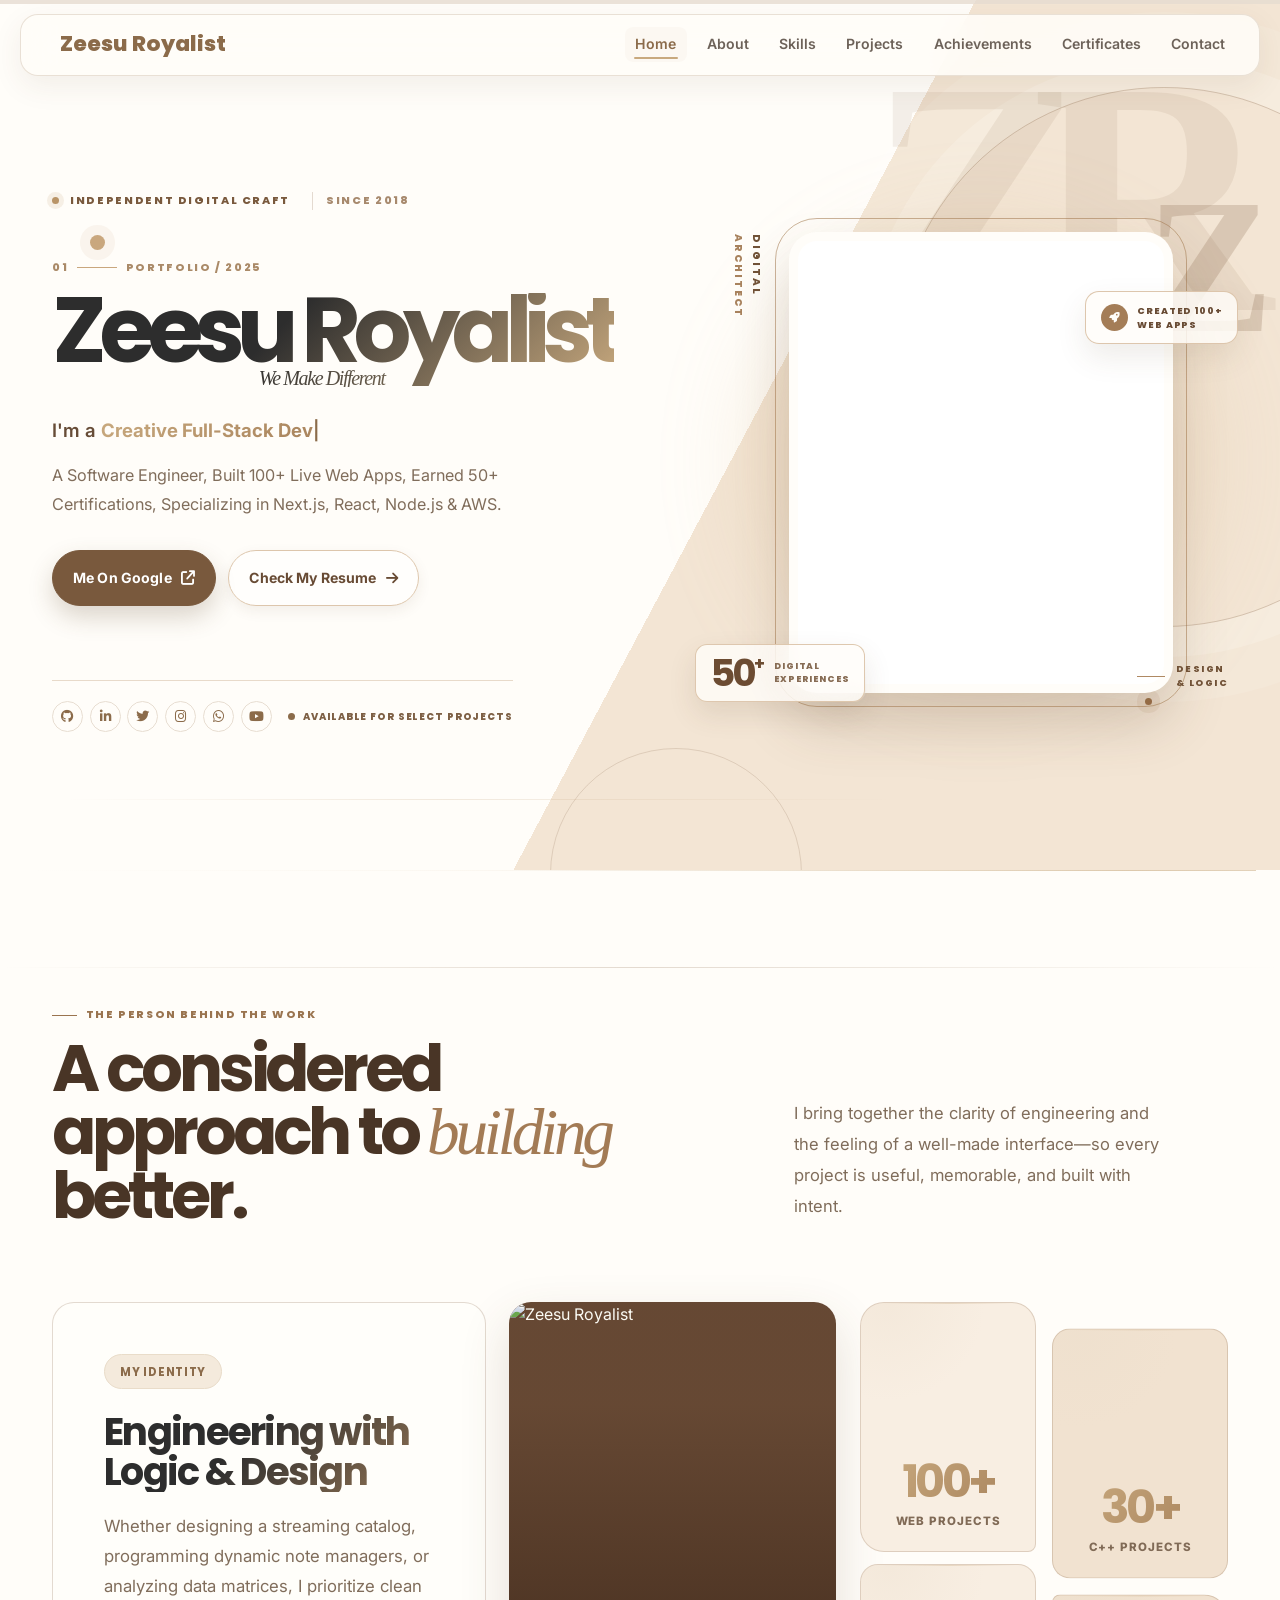
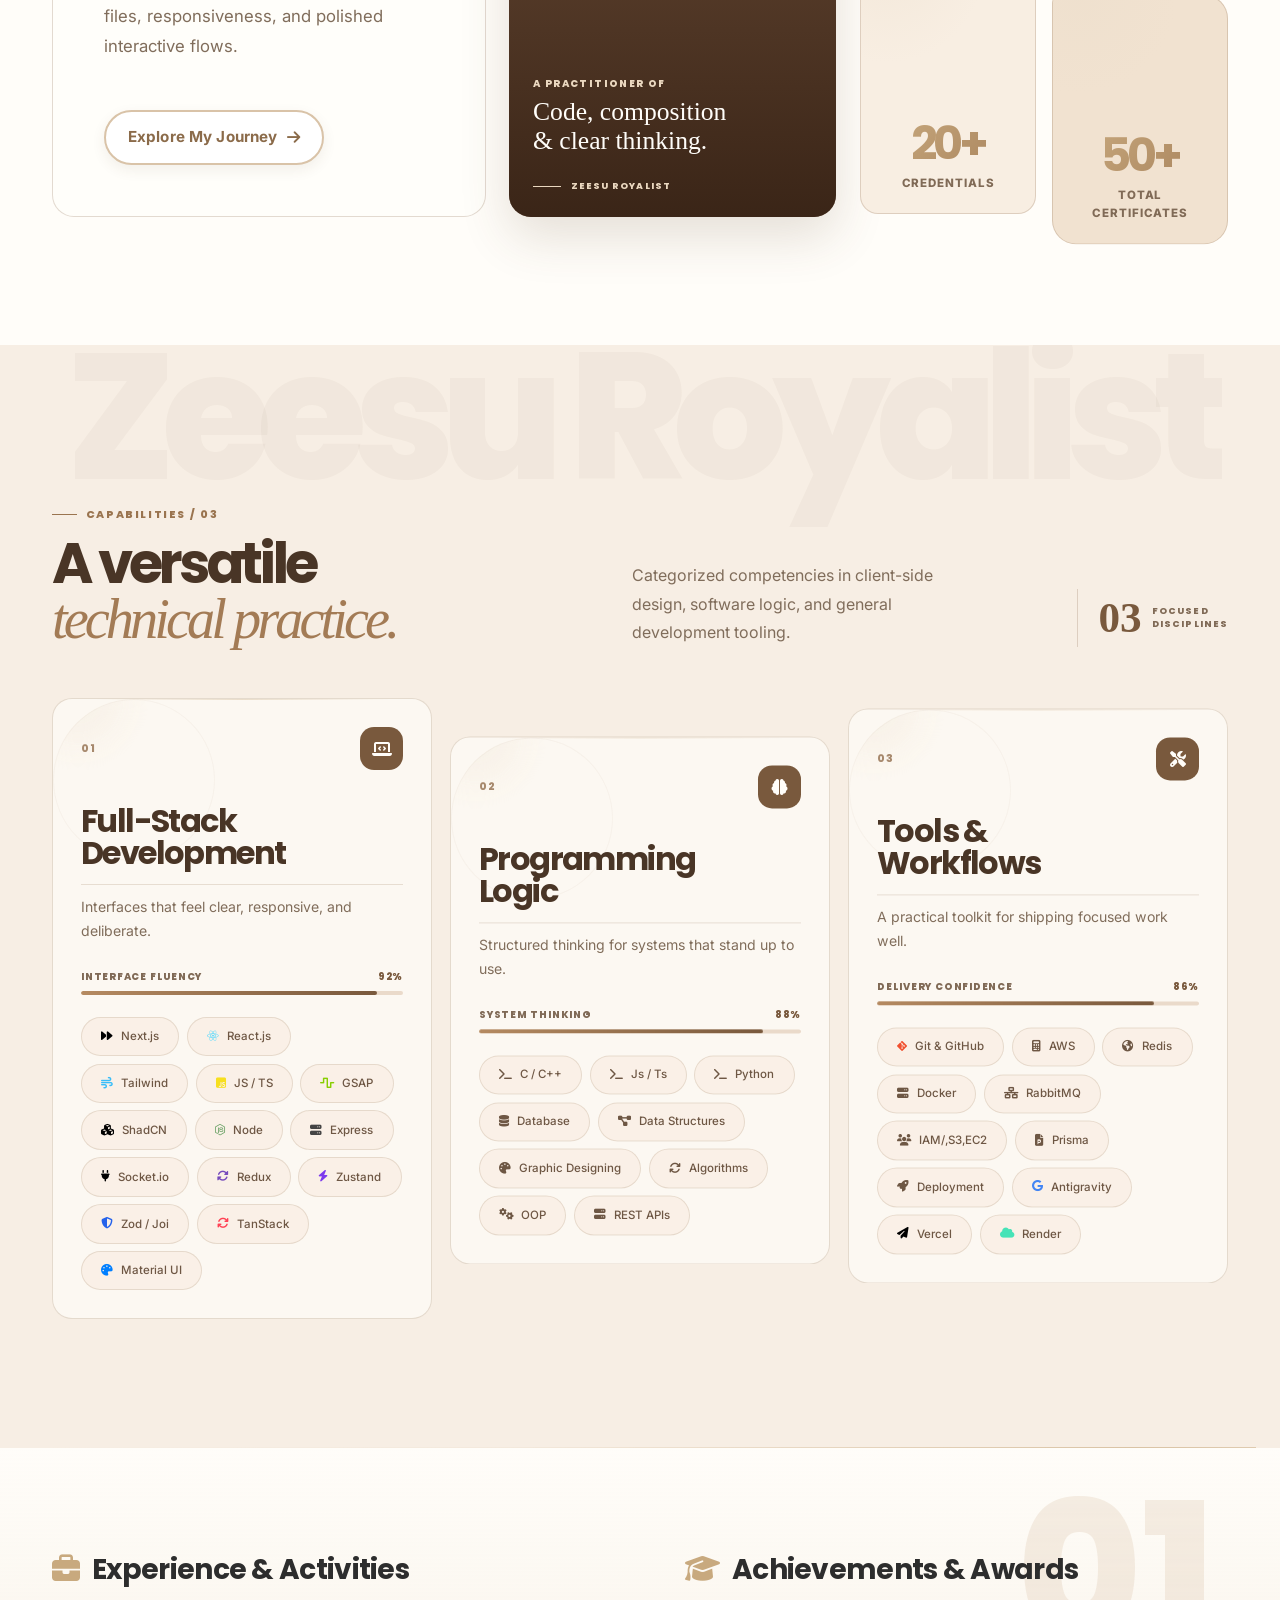
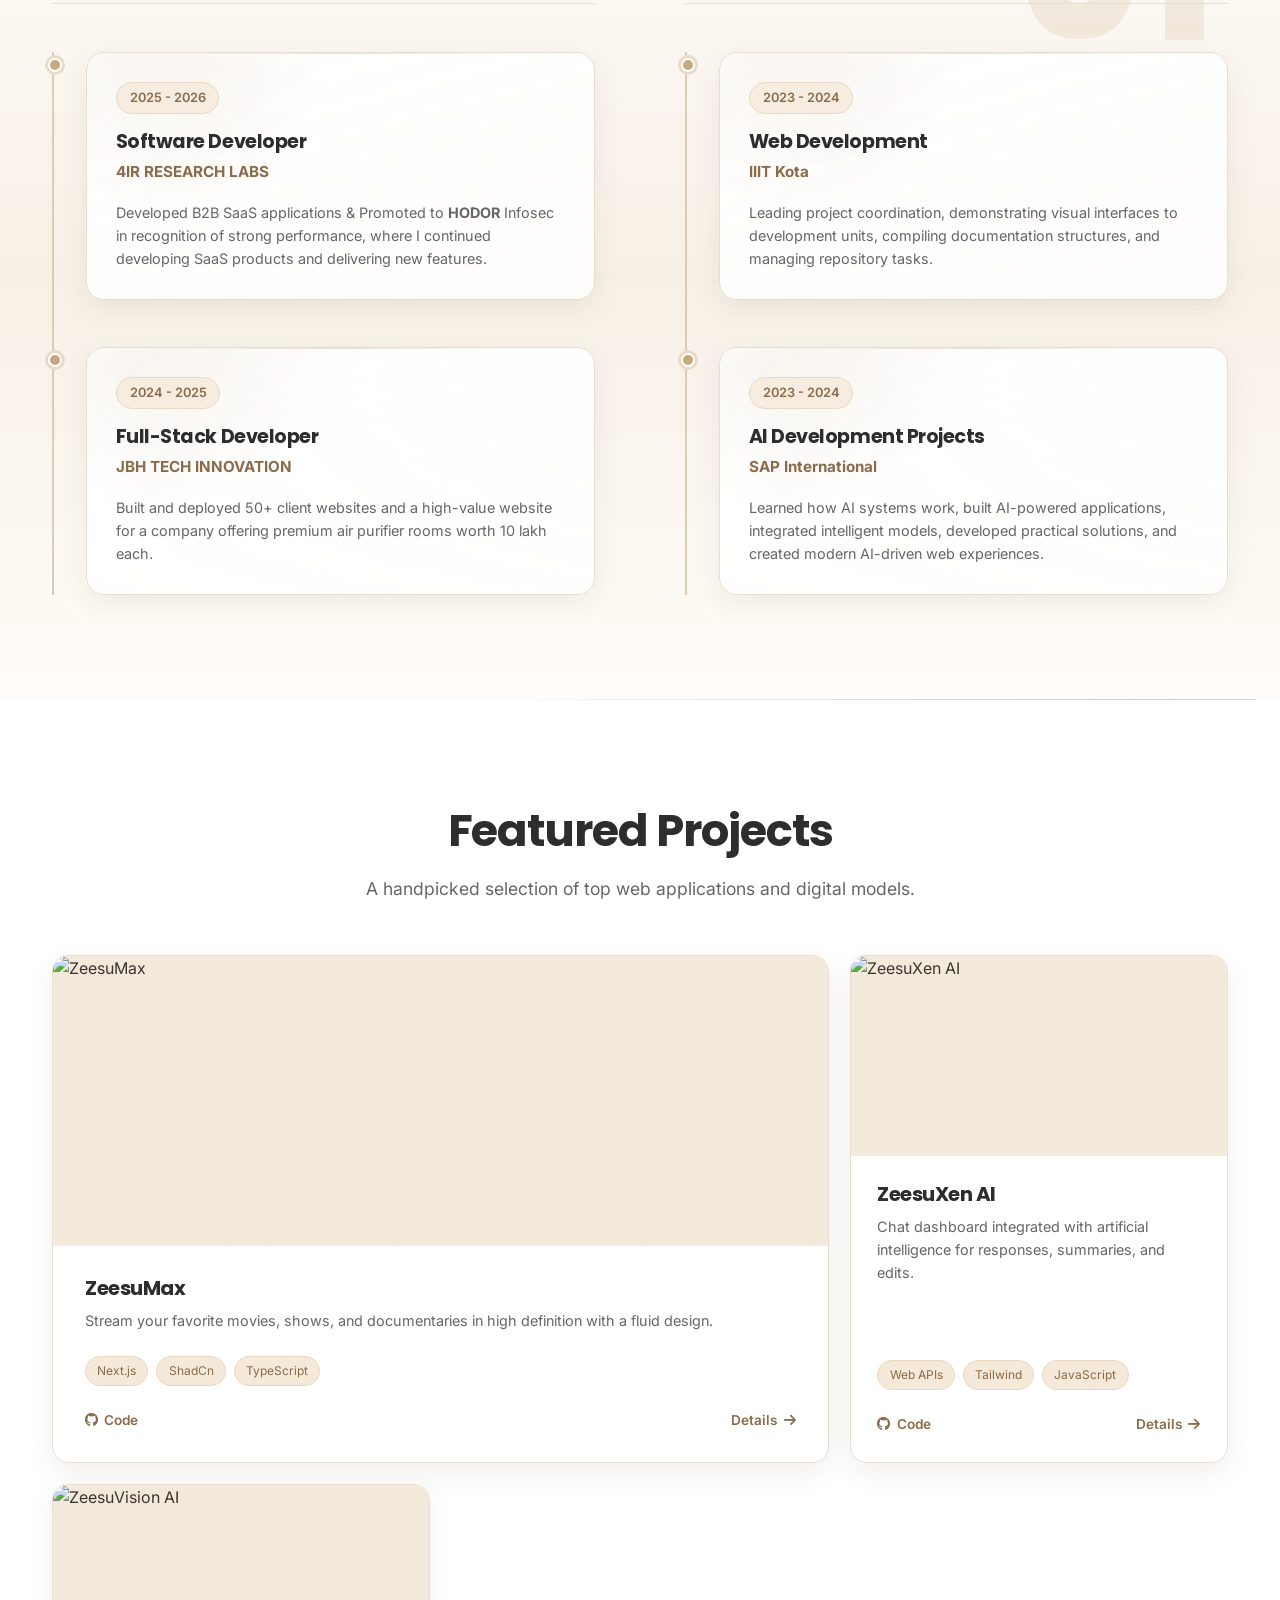
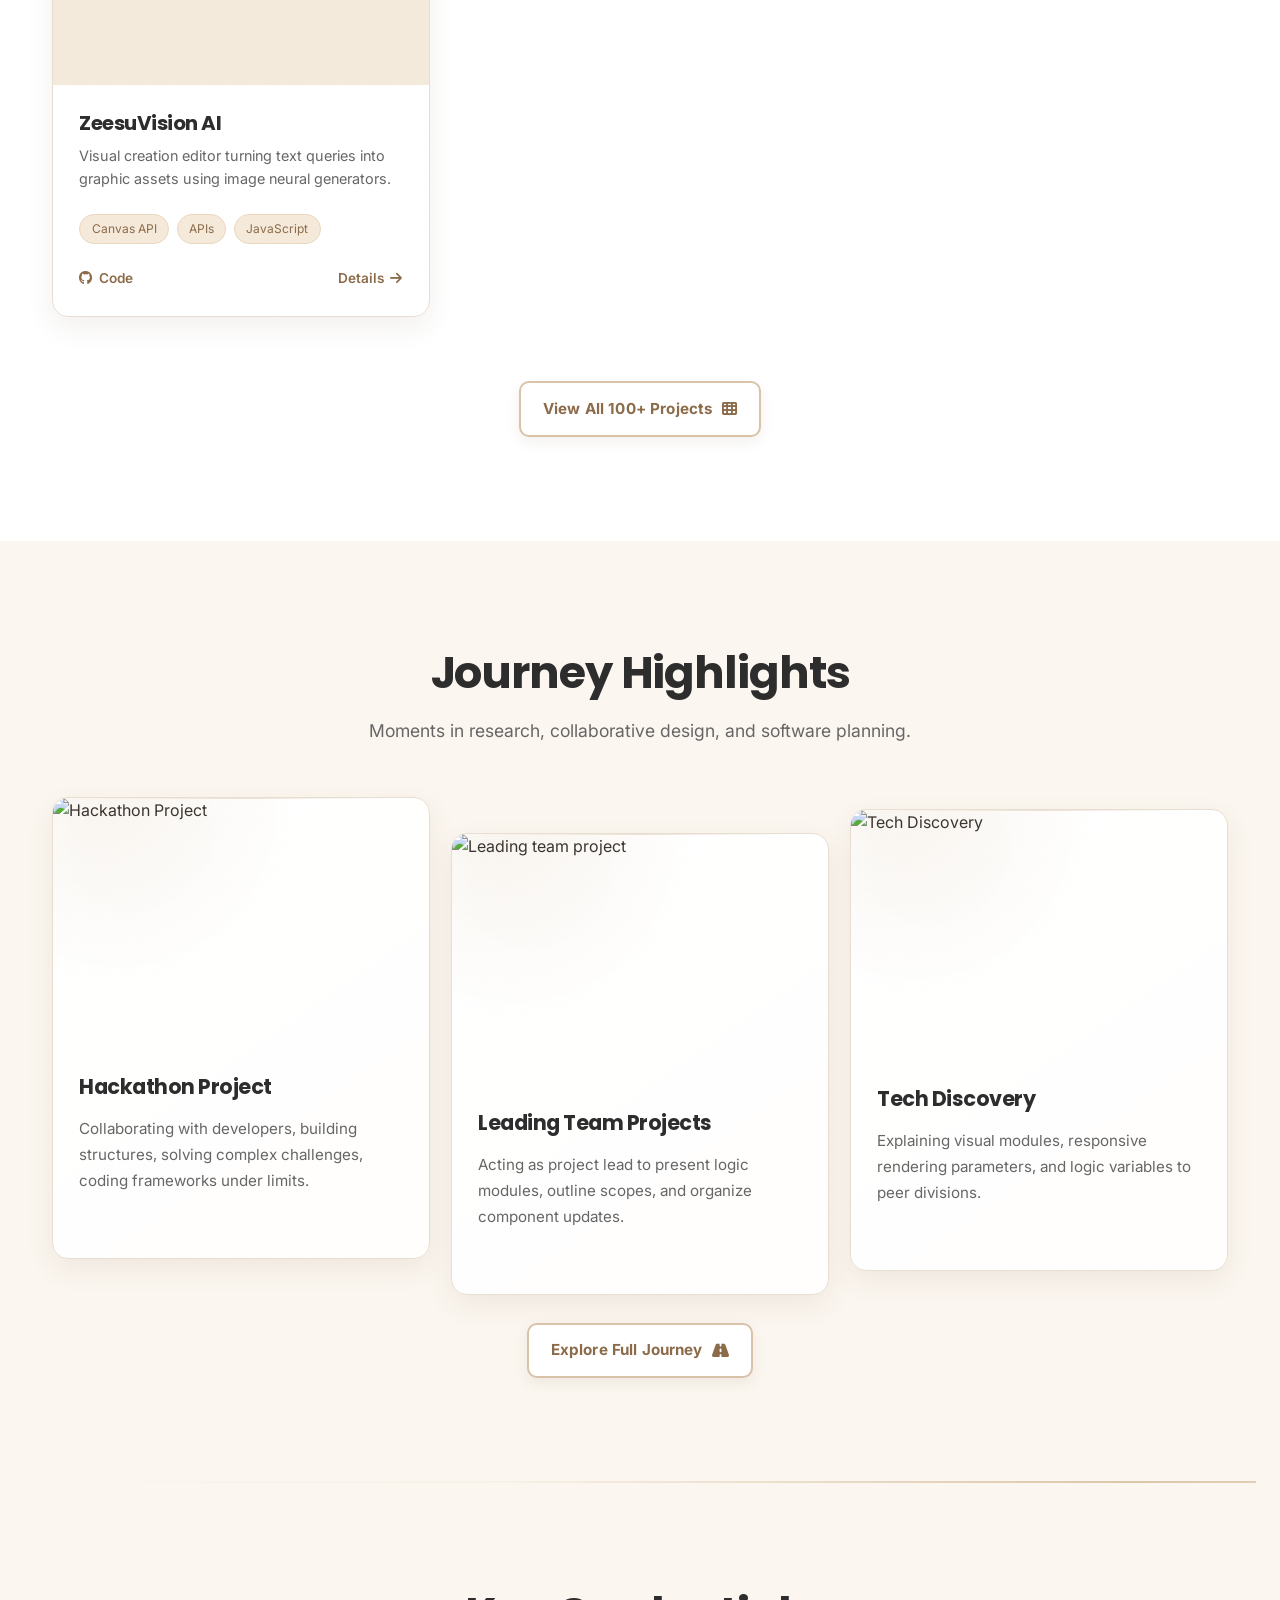
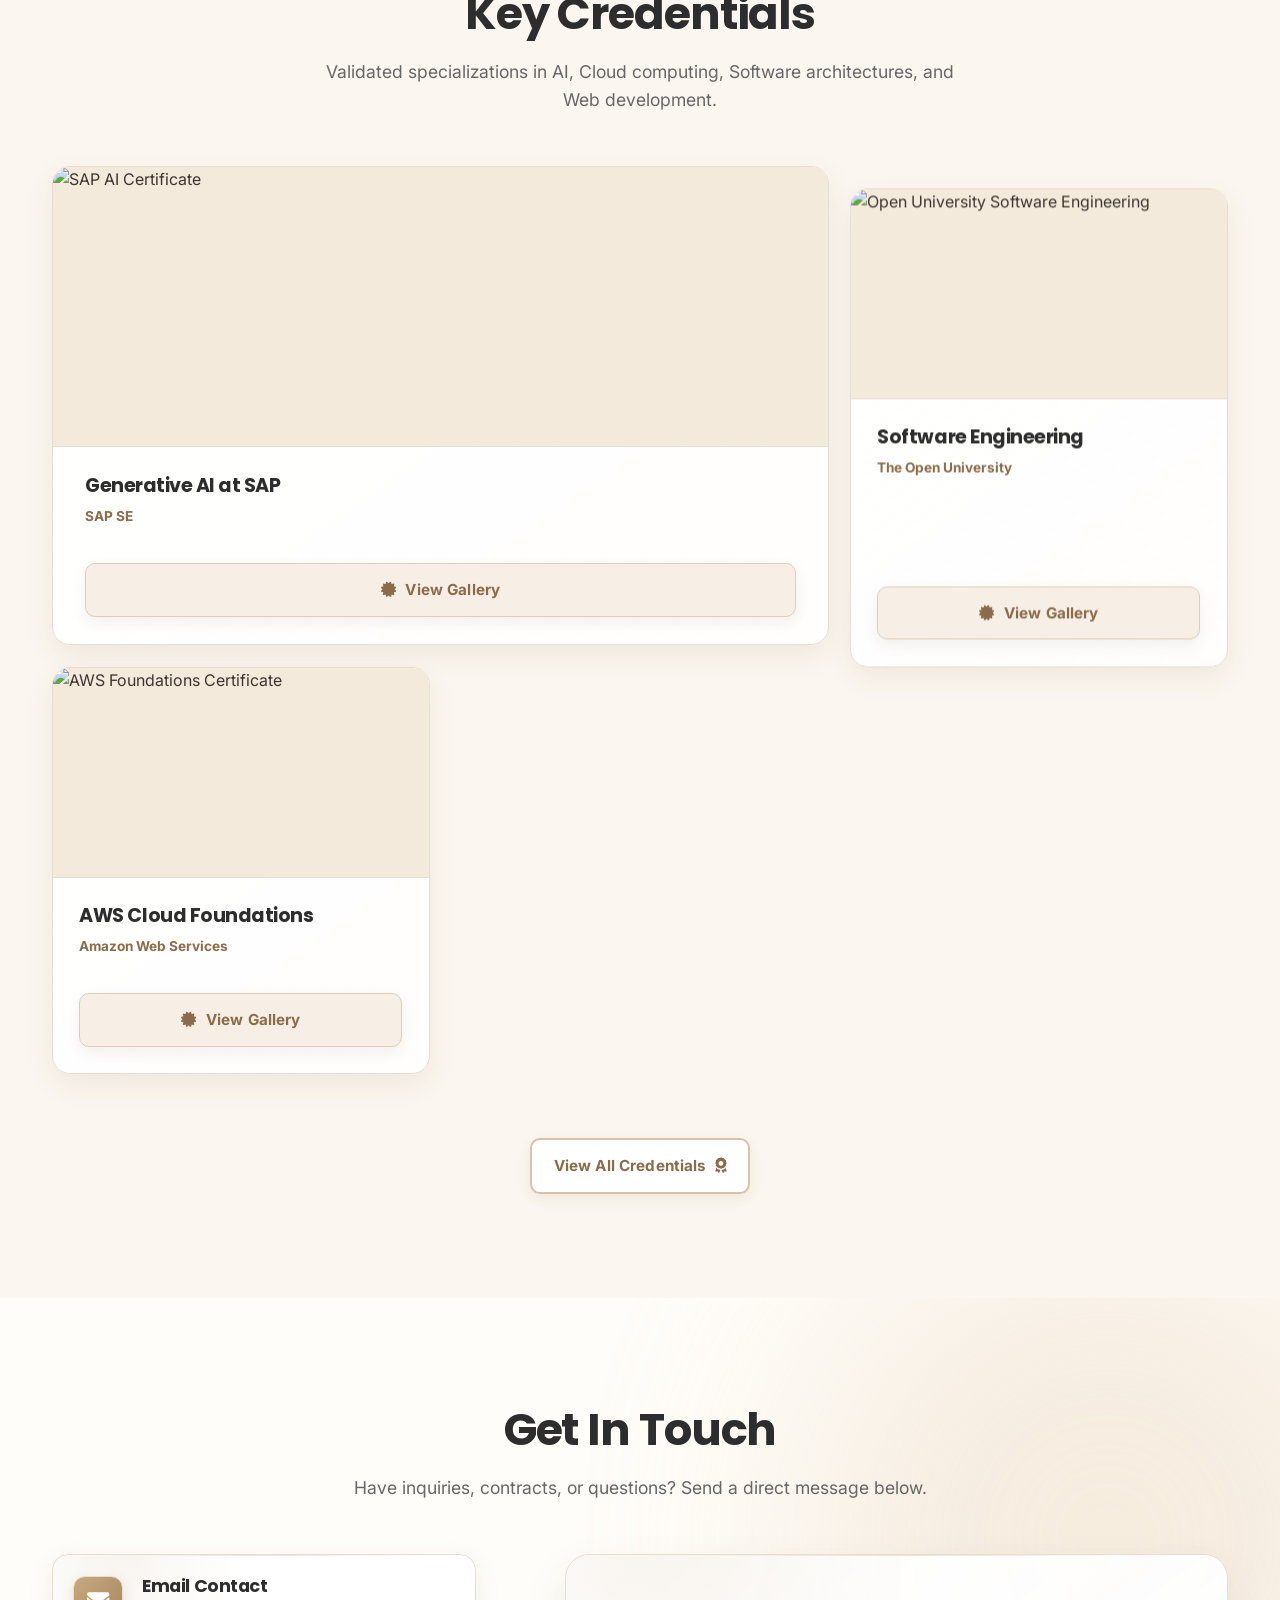
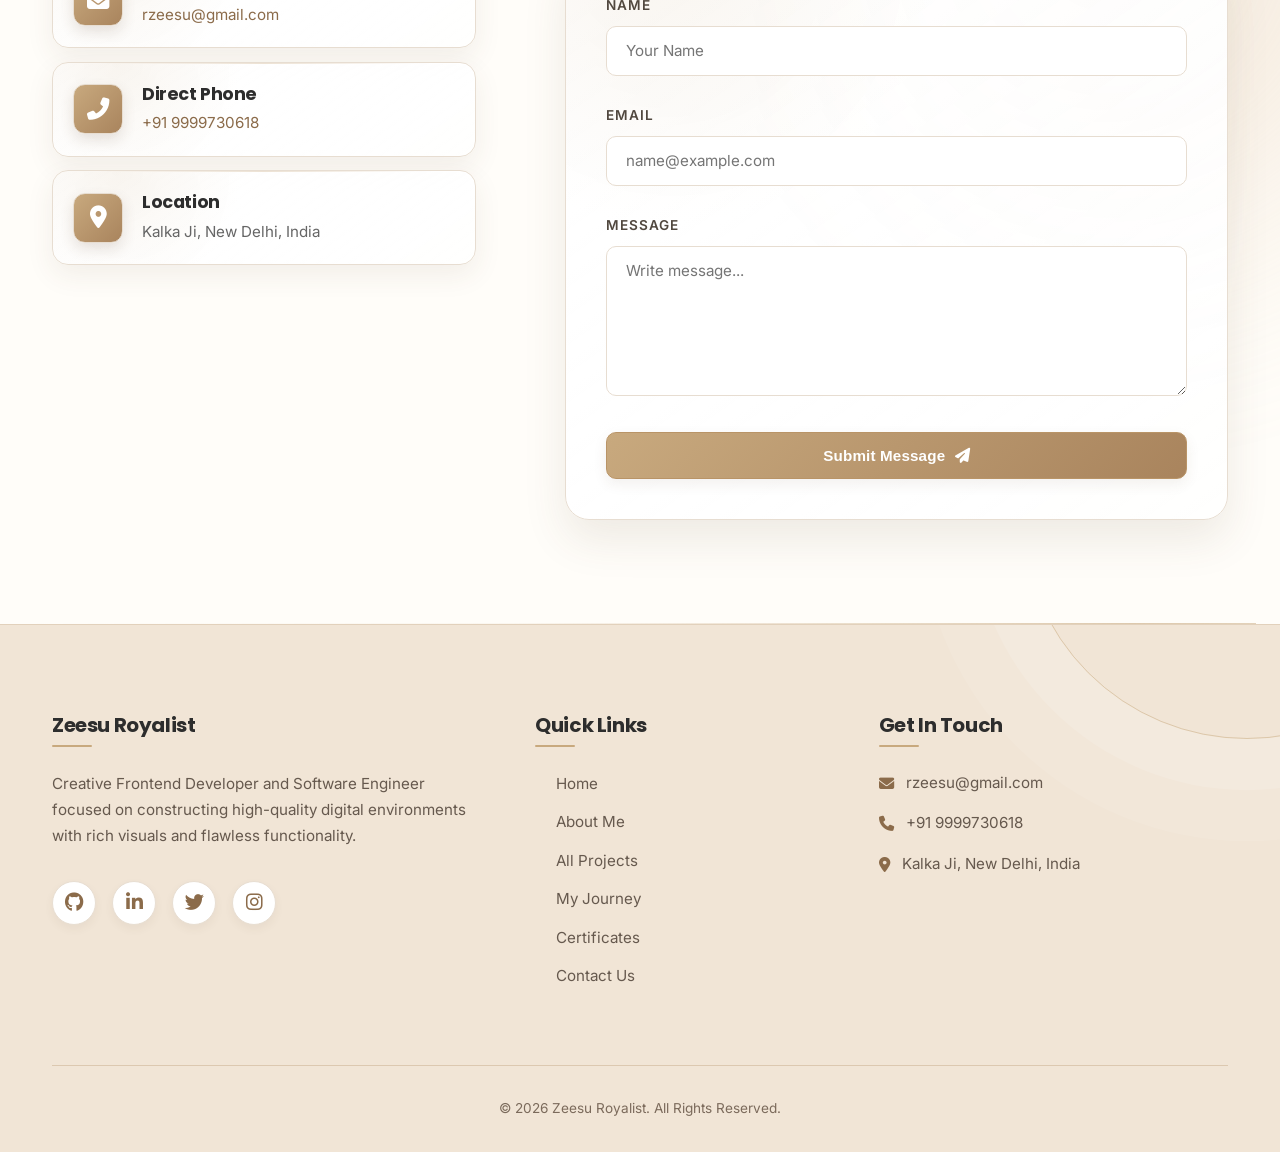
==== commit eae03a54: "final fix" ====
--- a/index.html
+++ b/index.html
@@ -90,13 +90,13 @@
                     <div class="portrait-caption portrait-caption-top"><span>Digital</span><span>Architect</span></div>
                     <div class="profile-glow"></div>
                     <div class="profile-frame">
-                        <video autoplay muted loop playsinline preload="auto">
+                        <video autoplay muted loop playsinline preload="metadata"
+                            poster="https://res.cloudinary.com/qtxwjzre/image/upload/v1784098719/zeesu_royalist_poster_img.webp">
 
                             <source
-                                src="https://res.cloudinary.com/qtxwjzre/video/upload/f_auto,q_auto/v1784092175/homepage-video_jq0b5d.webm"
-                                type="video/webm">
-
-                            zeesu_royalist /mp4
+                                src="https://res.cloudinary.com/qtxwjzre/video/upload/f_auto,q_auto/v1784096373/homepage-video_tv58sw.mp4"
+                                type="video/mp4">
+
                         </video>
                     </div>
                     <div class="portrait-caption portrait-caption-bottom"><i></i><span>Design<br>&amp; Logic</span>
@@ -136,7 +136,9 @@
                             class="fas fa-arrow-right"></i></a>
                 </div>
                 <aside class="about-profile-card reveal delay-1">
-                    <div class="about-profile-image"><img src="https://res.cloudinary.com/qtxwjzre/image/upload/v1784094319/1778755271207_fncykm.jpg" alt="Zeesu Royalist"></div>
+                    <div class="about-profile-image"><img
+                            src="https://res.cloudinary.com/qtxwjzre/image/upload/v1784094319/1778755271207_fncykm.jpg"
+                            alt="Zeesu Royalist"></div>
                     <span class="about-profile-label">A practitioner of</span>
                     <strong>Code, composition<br>&amp; clear thinking.</strong>
                     <div class="about-profile-rule"><span></span> Zeesu Royalist</div>
@@ -325,7 +327,8 @@
                 <!-- Project 1 -->
                 <div class="project-card glass-card tilt reveal">
                     <div class="project-img-wrapper">
-                        <img src="images/cardA1.jpg" alt="ZeesuMax">
+                        <img src="https://res.cloudinary.com/qtxwjzre/image/upload/f_auto,q_auto/v1784097272/cardA1_gspdpq.webp"
+                            alt="ZeesuMax">
                         <div class="project-overlay">
                             <a href="project-details.html?id=zeesumax" class="btn btn-primary">Case Study</a>
                         </div>
@@ -351,7 +354,8 @@
                 <!-- Project 2 -->
                 <div class="project-card glass-card tilt reveal delay-1">
                     <div class="project-img-wrapper">
-                        <img src="images/cardA3.jpg" alt="ZeesuXen AI">
+                        <img src="https://res.cloudinary.com/qtxwjzre/image/upload/f_auto,q_auto/v1784097340/cardA3_ymxqio.webp"
+                            alt="ZeesuXen AI">
                         <div class="project-overlay">
                             <a href="project-details.html?id=zeesuxen-ai" class="btn btn-primary">Case Study</a>
                         </div>
@@ -377,7 +381,8 @@
                 <!-- Project 3 -->
                 <div class="project-card glass-card tilt reveal delay-2">
                     <div class="project-img-wrapper">
-                        <img src="images/cardA4.jpg" alt="ZeesuVision AI">
+                        <img src="https://res.cloudinary.com/qtxwjzre/image/upload/f_auto,q_auto/v1784097392/cardA4_awmlcq.webp"
+                            alt="ZeesuVision AI">
                         <div class="project-overlay">
                             <a href="project-details.html?id=zeesuvision-ai" class="btn btn-primary">Case Study</a>
                         </div>
@@ -419,7 +424,8 @@
             <div class="journey-grid">
                 <!-- Highlight 1 -->
                 <div class="journey-card glass-card tilt reveal">
-                    <img src="https://res.cloudinary.com/qtxwjzre/image/upload/v1784094320/card2_ma97sy.jpg" alt="Hackathon Project">
+                    <img src="https://res.cloudinary.com/qtxwjzre/image/upload/v1784094320/card2_ma97sy.jpg"
+                        alt="Hackathon Project">
                     <div class="journey-body">
                         <h3>Hackathon Project</h3>
                         <p>Collaborating with developers, building structures, solving complex challenges, coding
@@ -429,7 +435,8 @@
 
                 <!-- Highlight 2 -->
                 <div class="journey-card glass-card tilt reveal delay-1">
-                    <img src="https://res.cloudinary.com/qtxwjzre/image/upload/v1784094321/card3_thiwgl.jpg" alt="Leading team project">
+                    <img src="https://res.cloudinary.com/qtxwjzre/image/upload/v1784094321/card3_thiwgl.jpg"
+                        alt="Leading team project">
                     <div class="journey-body">
                         <h3>Leading Team Projects</h3>
                         <p>Acting as project lead to present logic modules, outline scopes, and organize component
@@ -439,7 +446,8 @@
 
                 <!-- Highlight 3 -->
                 <div class="journey-card glass-card tilt reveal delay-2">
-                    <img src="https://res.cloudinary.com/qtxwjzre/image/upload/v1784094320/card44_nkenif.jpg" alt="Tech Discovery">
+                    <img src="https://res.cloudinary.com/qtxwjzre/image/upload/v1784094320/card44_nkenif.jpg"
+                        alt="Tech Discovery">
                     <div class="journey-body">
                         <h3>Tech Discovery</h3>
                         <p>Explaining visual modules, responsive rendering parameters, and logic variables to peer
@@ -466,7 +474,8 @@
                 <!-- Cert 1: SAP -->
                 <div class="cert-card glass-card tilt reveal">
                     <div class="cert-img-wrapper">
-                        <img src="https://res.cloudinary.com/qtxwjzre/image/upload/f_auto,q_auto,w_800/v1783594027/1719660833299_hk8cpo.jpg" alt="SAP AI Certificate">
+                        <img src="https://res.cloudinary.com/qtxwjzre/image/upload/f_auto,q_auto,w_800/v1783594027/1719660833299_hk8cpo.jpg"
+                            alt="SAP AI Certificate">
                     </div>
                     <div class="cert-body">
                         <h3>Generative AI at SAP</h3>
@@ -479,7 +488,8 @@
                 <!-- Cert 2: Open University -->
                 <div class="cert-card glass-card tilt reveal delay-1">
                     <div class="cert-img-wrapper">
-                        <img src="https://res.cloudinary.com/qtxwjzre/image/upload/f_auto,q_auto,w_800/v1783594135/1719660404729_vbdprx.jpg" alt="Open University Software Engineering">
+                        <img src="https://res.cloudinary.com/qtxwjzre/image/upload/f_auto,q_auto,w_800/v1783594135/1719660404729_vbdprx.jpg"
+                            alt="Open University Software Engineering">
                     </div>
                     <div class="cert-body">
                         <h3>Software Engineering</h3>
@@ -492,7 +502,8 @@
                 <!-- Cert 3: AWS -->
                 <div class="cert-card glass-card tilt reveal delay-2">
                     <div class="cert-img-wrapper">
-                        <img src="https://res.cloudinary.com/qtxwjzre/image/upload/f_auto,q_auto/v1784094087/Screenshot_2026-07-15_at_11.11.06_AM_waij8j.png" alt="AWS Foundations Certificate">
+                        <img src="https://res.cloudinary.com/qtxwjzre/image/upload/f_auto,q_auto/v1784094087/Screenshot_2026-07-15_at_11.11.06_AM_waij8j.png"
+                            alt="AWS Foundations Certificate">
                     </div>
                     <div class="cert-body">
                         <h3>AWS Cloud Foundations</h3>
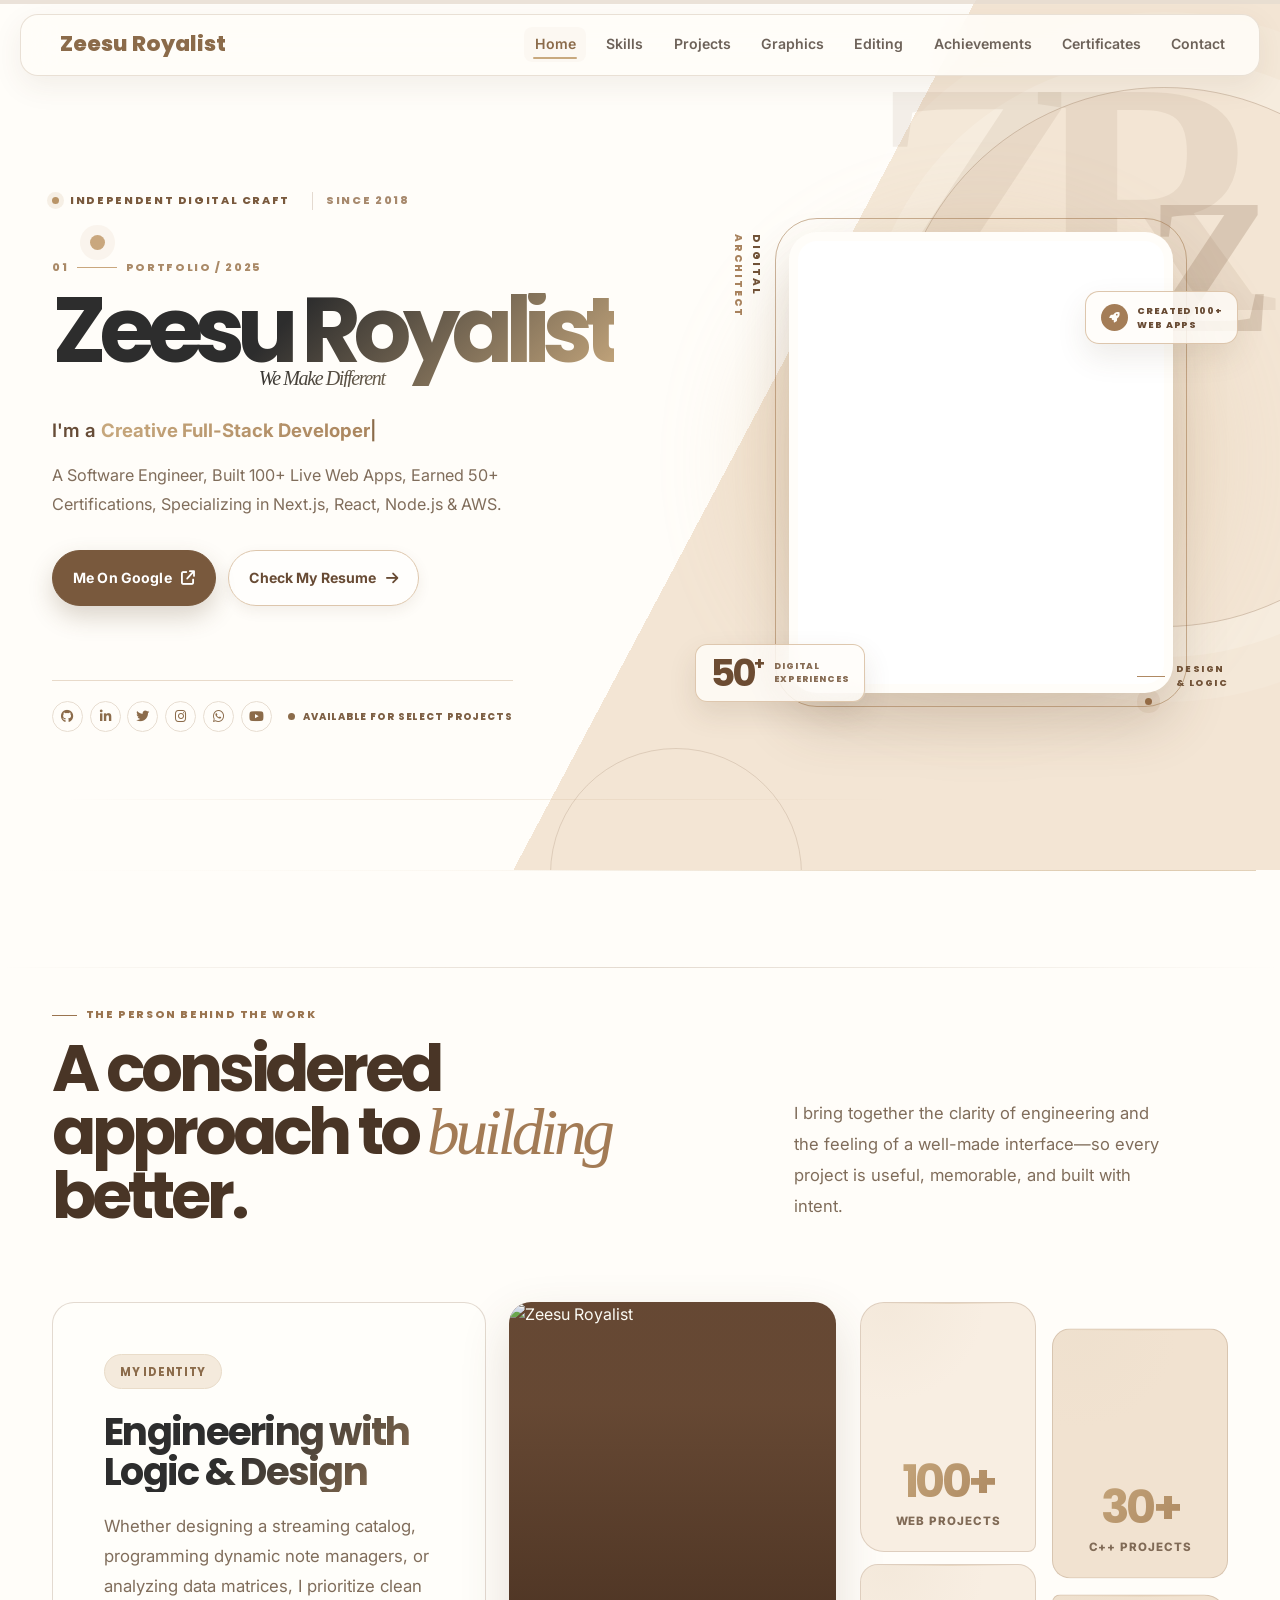
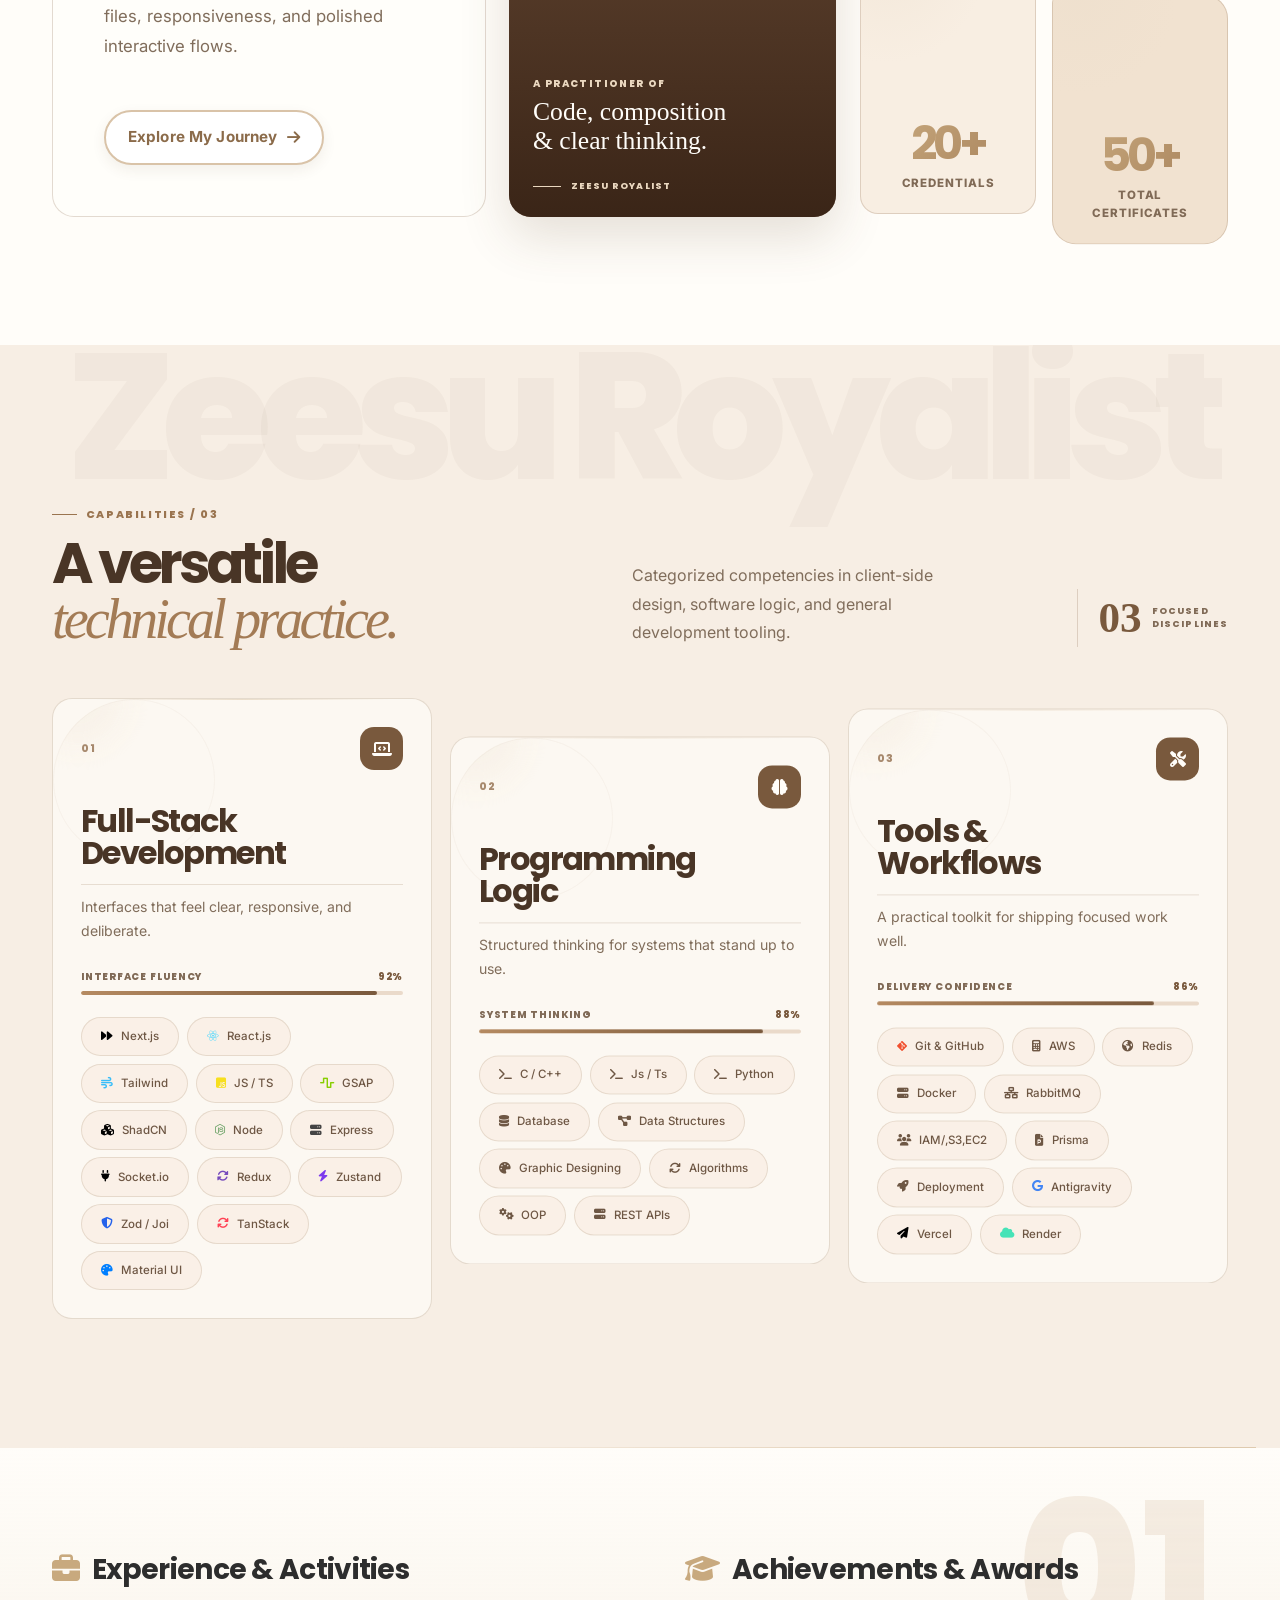
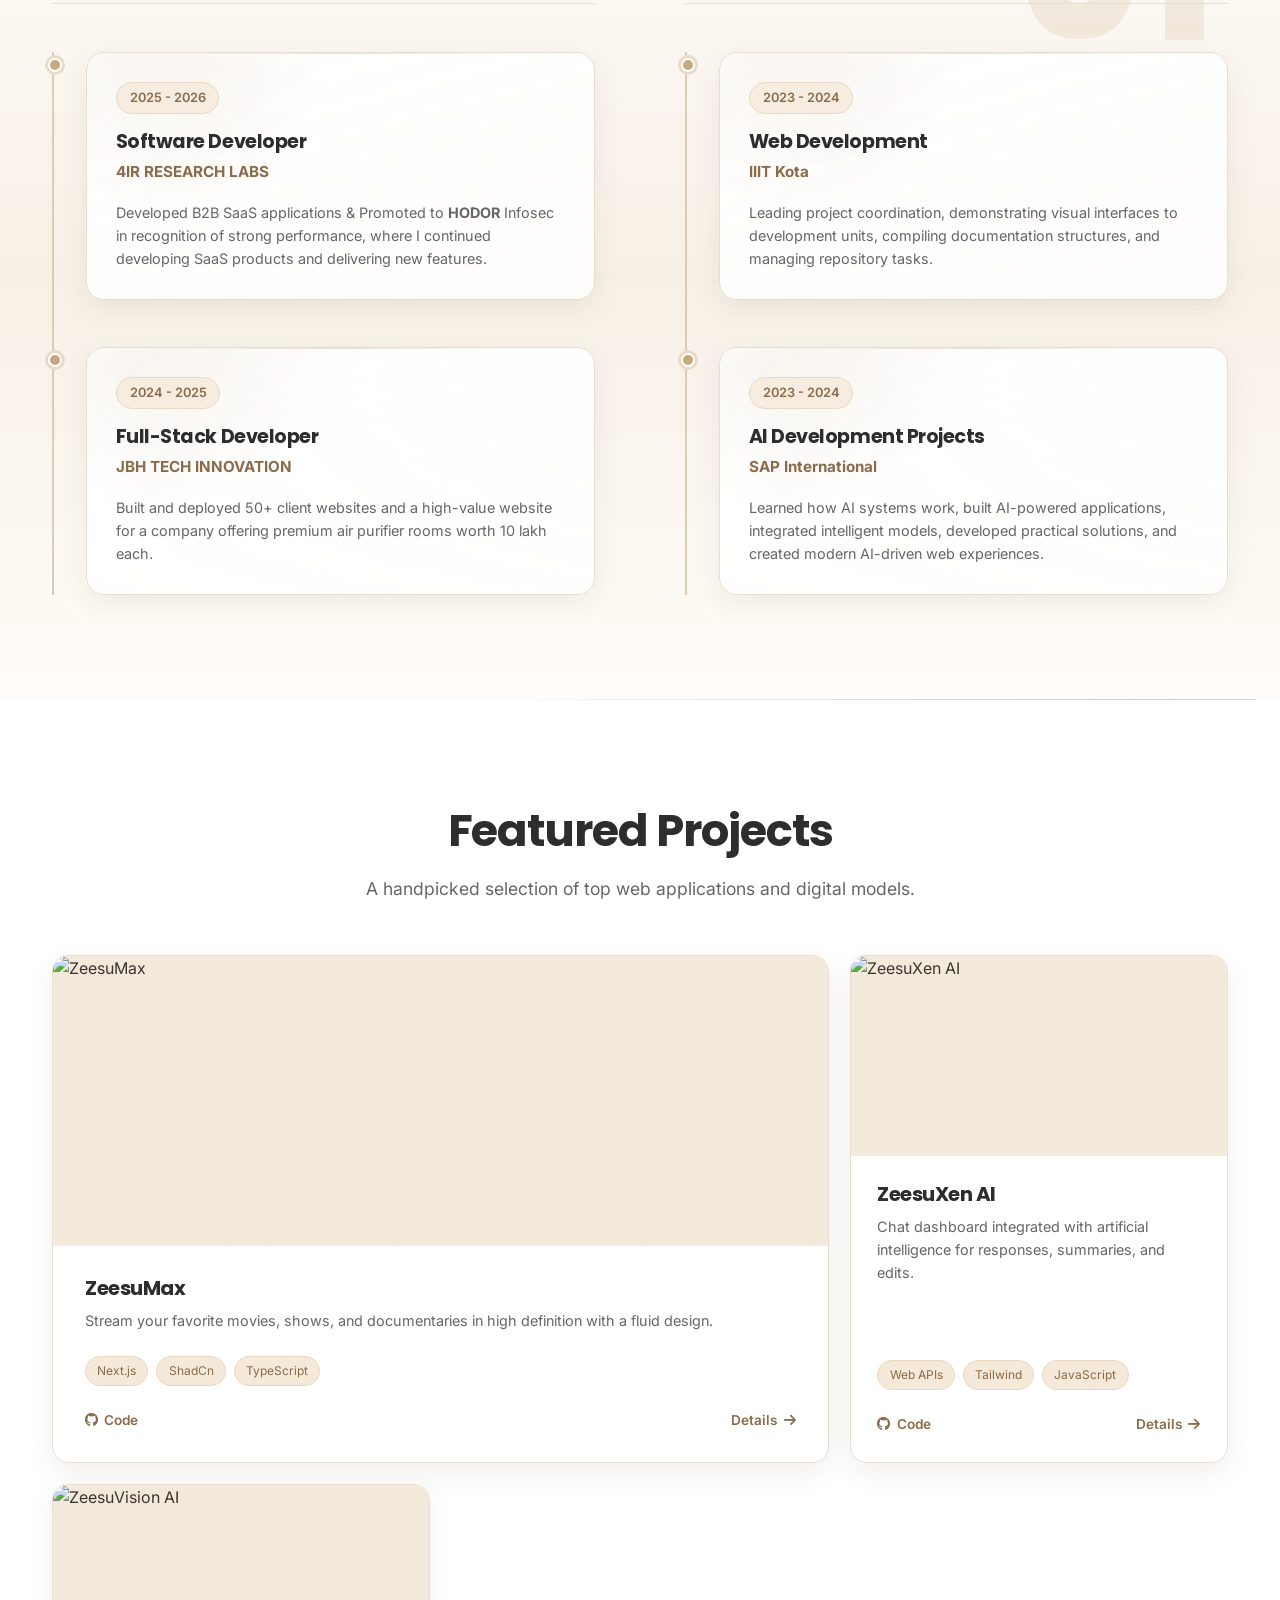
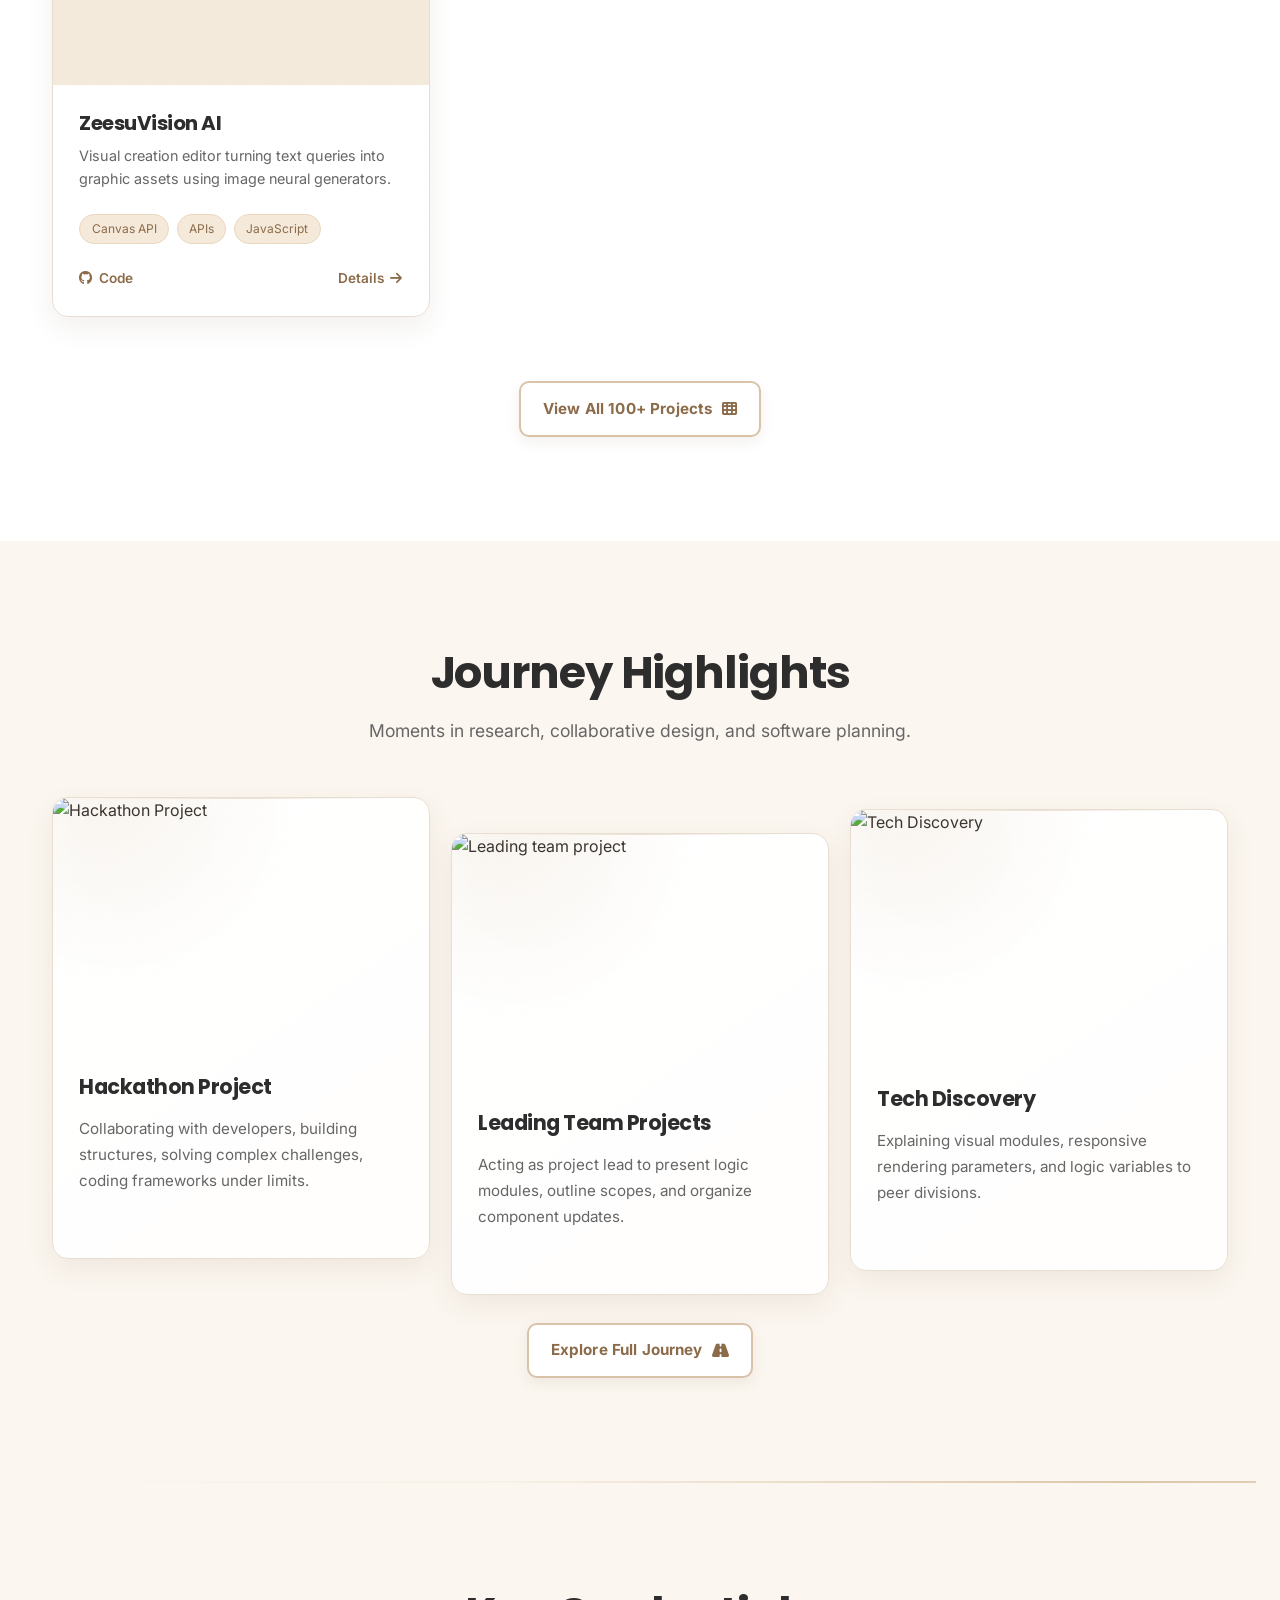
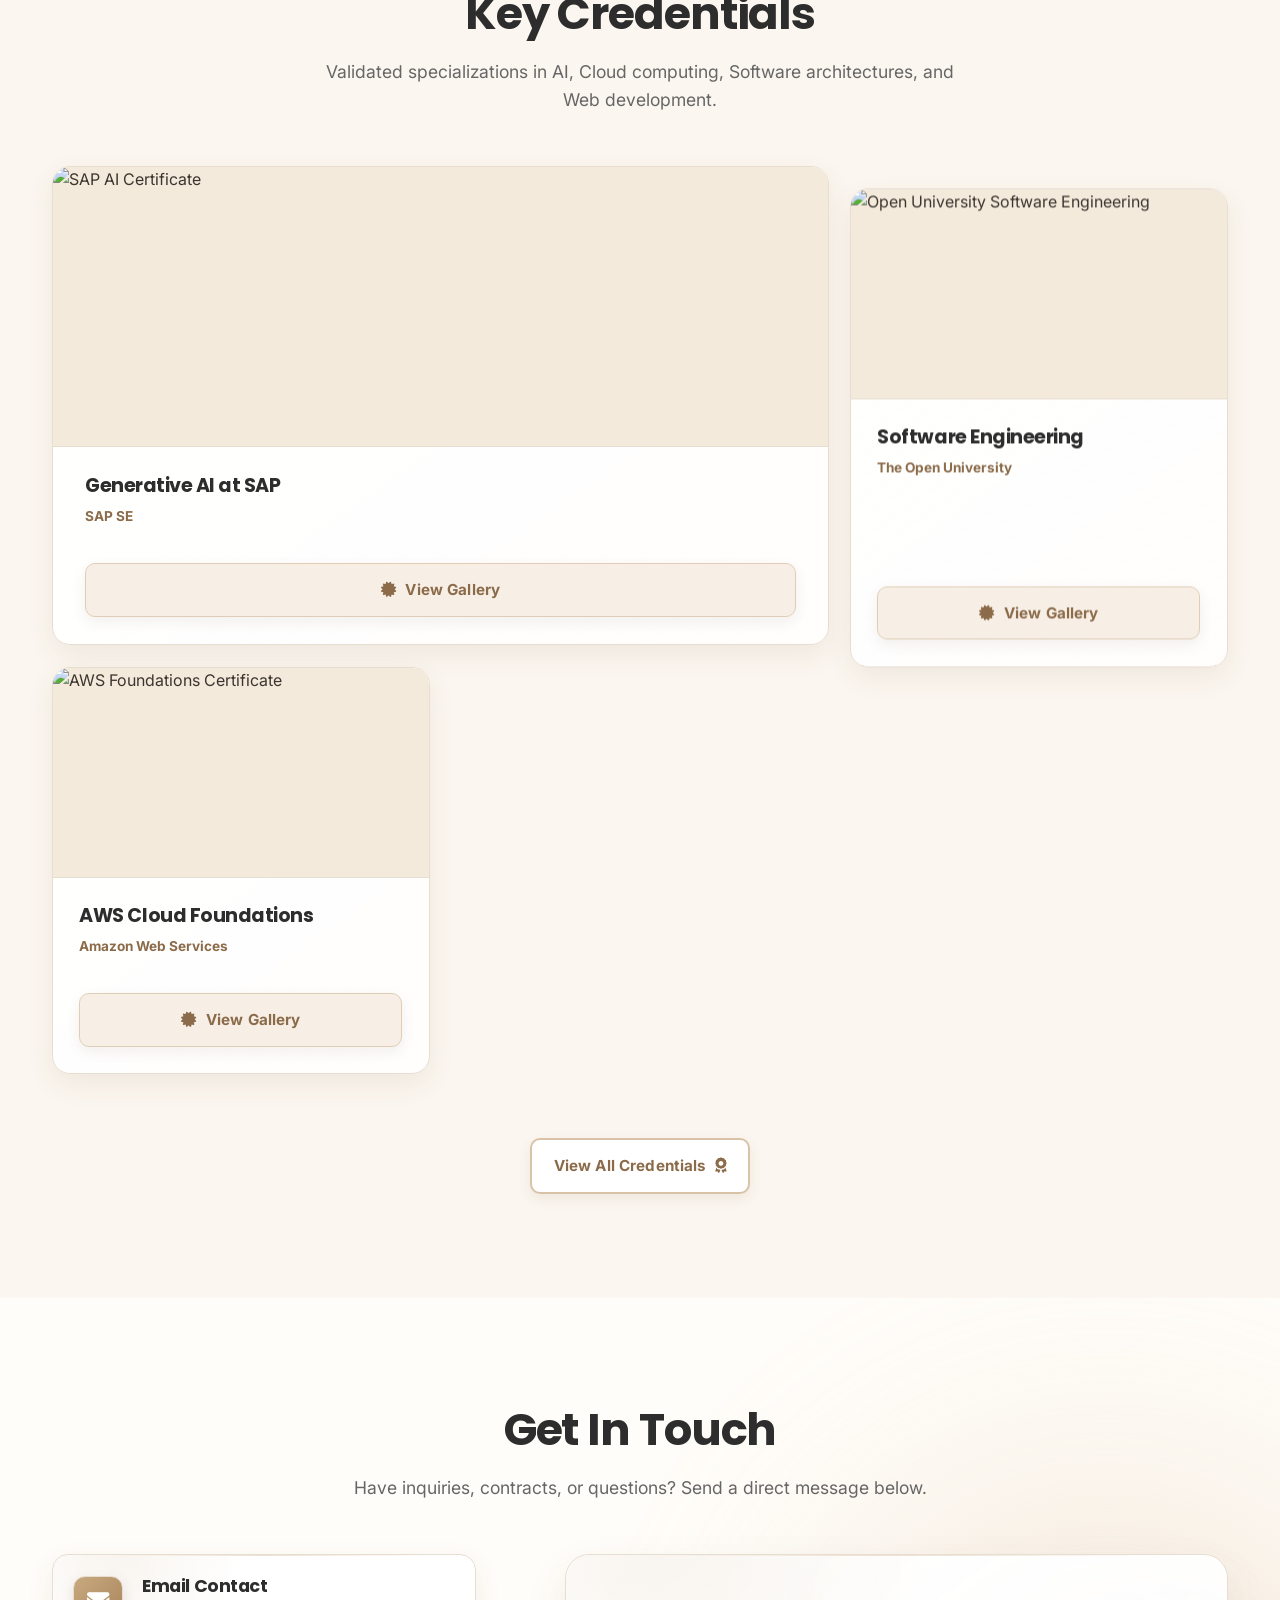
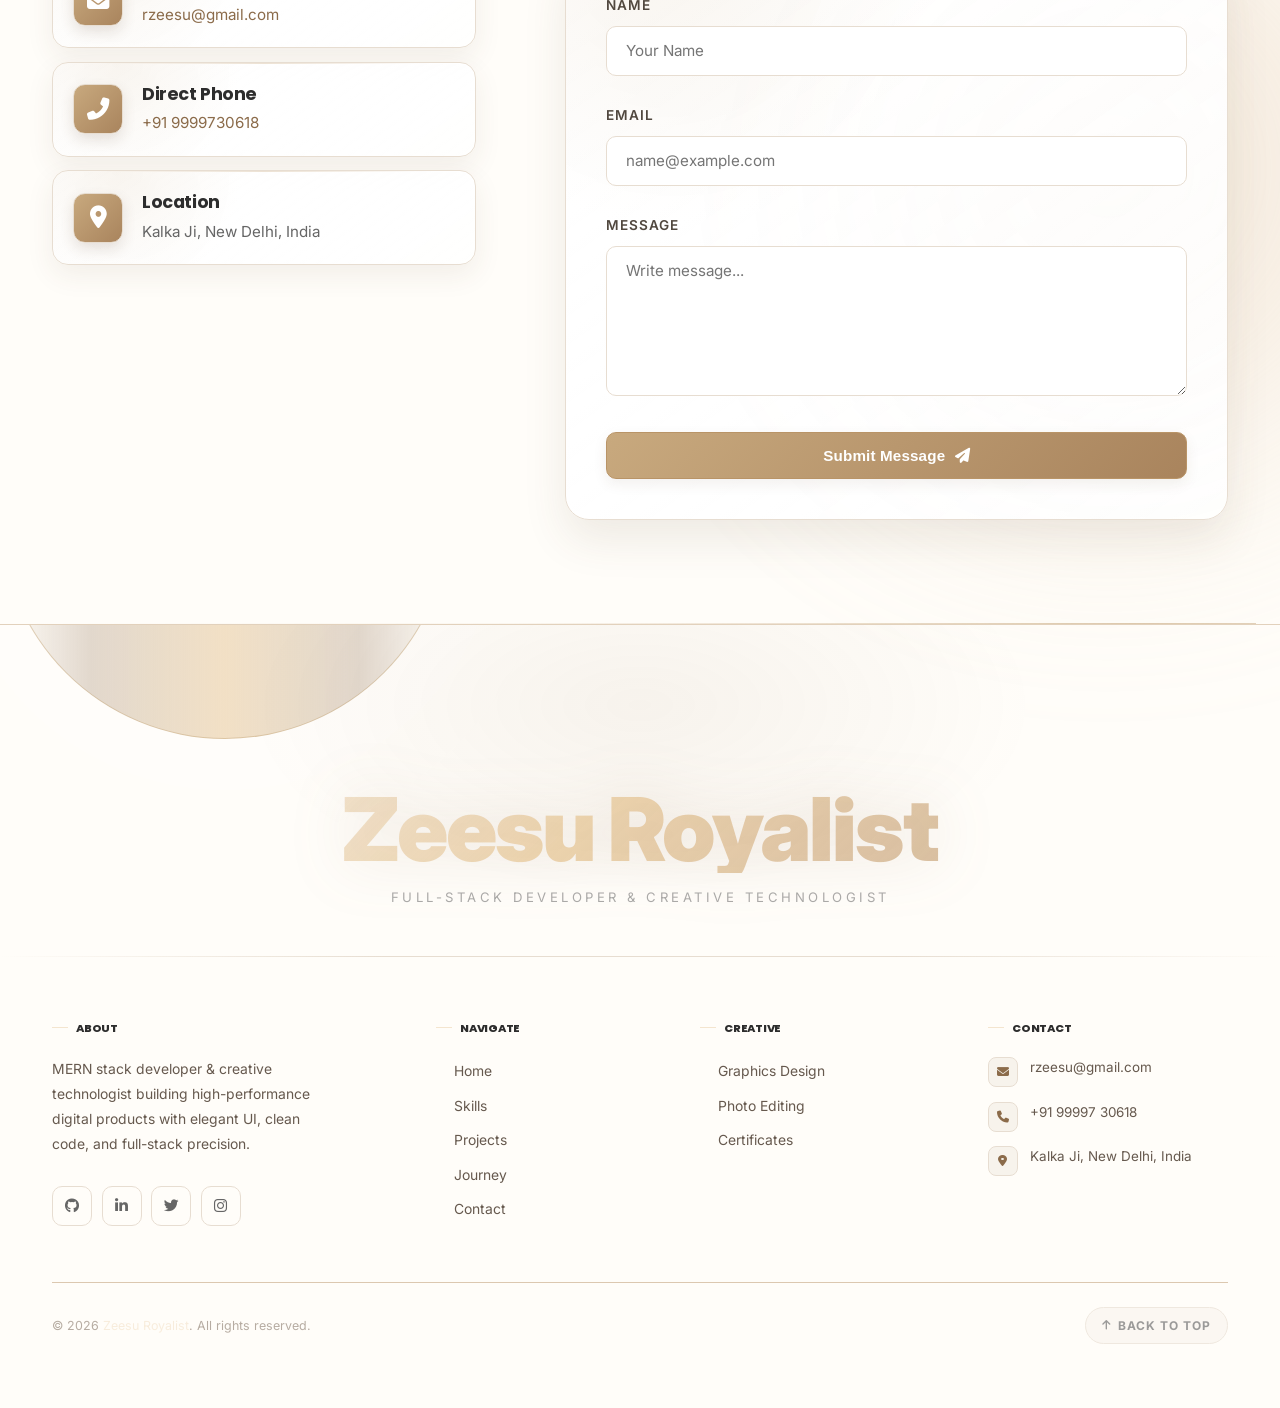
==== commit cb1da33f: "footer fix" ====
--- a/index.html
+++ b/index.html
@@ -23,12 +23,13 @@
             </a>
             <ul class="nav-links">
                 <li><a href="index.html" class="active">Home</a></li>
-                <li><a href="#about">About</a></li>
-                <li><a href="#skills">Skills</a></li>
+                <li><a href="skills.html">Skills</a></li>
                 <li><a href="projects.html">Projects</a></li>
+                <li><a href="graphics.html">Graphics</a></li>
+                <li><a href="editing.html">Editing</a></li>
                 <li><a href="achievements.html">Achievements</a></li>
                 <li><a href="certificates.html">Certificates</a></li>
-                <li><a href="#contact">Contact</a></li>
+                <li><a href="contact.html">Contact</a></li>
             </ul>
             <div class="burger-menu">
                 <div></div>
@@ -330,7 +331,7 @@
                         <img src="https://res.cloudinary.com/qtxwjzre/image/upload/f_auto,q_auto/v1784097272/cardA1_gspdpq.webp"
                             alt="ZeesuMax">
                         <div class="project-overlay">
-                            <a href="project-details.html?id=zeesumax" class="btn btn-primary">Case Study</a>
+                            <a href="projects.html" class="btn btn-primary">Case Study</a>
                         </div>
                     </div>
                     <div class="project-body">
@@ -343,7 +344,7 @@
                             <span class="tech-badge">TypeScript</span>
                         </div>
                         <div class="project-links">
-                            <a href="https://github.com/zeesu-royalist/ZeesuMax" target="_blank" class="btn-link"><i
+                            <a href="https://github.com/zeesu-royalist" target="_blank" class="btn-link"><i
                                     class="fab fa-github"></i> Code</a>
                             <a href="project-details.html?id=zeesumax" class="btn-main">Details <i
                                     class="fas fa-arrow-right"></i></a>
@@ -357,7 +358,7 @@
                         <img src="https://res.cloudinary.com/qtxwjzre/image/upload/f_auto,q_auto/v1784097340/cardA3_ymxqio.webp"
                             alt="ZeesuXen AI">
                         <div class="project-overlay">
-                            <a href="project-details.html?id=zeesuxen-ai" class="btn btn-primary">Case Study</a>
+                            <a href="projects.html" class="btn btn-primary">Case Study</a>
                         </div>
                     </div>
                     <div class="project-body">
@@ -370,7 +371,7 @@
                             <span class="tech-badge">JavaScript</span>
                         </div>
                         <div class="project-links">
-                            <a href="https://github.com/zeesu-royalist/ZeesuXen-AI" target="_blank" class="btn-link"><i
+                            <a href="https://github.com/zeesu-royalist" target="_blank" class="btn-link"><i
                                     class="fab fa-github"></i> Code</a>
                             <a href="project-details.html?id=zeesuxen-ai" class="btn-main">Details <i
                                     class="fas fa-arrow-right"></i></a>
@@ -384,7 +385,7 @@
                         <img src="https://res.cloudinary.com/qtxwjzre/image/upload/f_auto,q_auto/v1784097392/cardA4_awmlcq.webp"
                             alt="ZeesuVision AI">
                         <div class="project-overlay">
-                            <a href="project-details.html?id=zeesuvision-ai" class="btn btn-primary">Case Study</a>
+                            <a href="projects.html" class="btn btn-primary">Case Study</a>
                         </div>
                     </div>
                     <div class="project-body">
@@ -397,8 +398,8 @@
                             <span class="tech-badge">JavaScript</span>
                         </div>
                         <div class="project-links">
-                            <a href="https://github.com/zeesu-royalist/ZeesuVision-AI" target="_blank"
-                                class="btn-link"><i class="fab fa-github"></i> Code</a>
+                            <a href="https://github.com/zeesu-royalist" target="_blank" class="btn-link"><i
+                                    class="fab fa-github"></i> Code</a>
                             <a href="project-details.html?id=zeesuvision-ai" class="btn-main">Details <i
                                     class="fas fa-arrow-right"></i></a>
                         </div>
@@ -578,49 +579,101 @@
         </div>
     </section>
 
-    <!-- Footer -->
-    <footer>
-        <div class="container">
-            <div class="footer-grid">
-                <div class="footer-col footer-about">
-                    <h3>Zeesu Royalist</h3>
-                    <p>Creative Frontend Developer and Software Engineer focused on constructing high-quality digital
-                        environments with rich visuals and flawless functionality.</p>
-                    <div class="social-dock">
-                        <a href="https://github.com/zeesu-royalist" title="GitHub" target="_blank"><i
-                                class="fab fa-github"></i></a>
-                        <a href="https://www.linkedin.com/in/mohammad-jishan-4361972ba/" title="LinkedIn"
-                            target="_blank"><i class="fab fa-linkedin-in"></i></a>
-                        <a href="https://x.com/zeesu_royalist" title="Twitter" target="_blank"><i
-                                class="fab fa-twitter"></i></a>
-                        <a href="https://www.instagram.com/zeesu_royalist/" title="Instagram" target="_blank"><i
-                                class="fab fa-instagram"></i></a>
-                    </div>
-                </div>
-                <div class="footer-col">
-                    <h3>Quick Links</h3>
-                    <ul class="footer-links">
-                        <li><a href="#home">Home</a></li>
-                        <li><a href="#about">About Me</a></li>
-                        <li><a href="projects.html">All Projects</a></li>
-                        <li><a href="achievements.html">My Journey</a></li>
-                        <li><a href="certificates.html">Certificates</a></li>
-                        <li><a href="#contact">Contact Us</a></li>
-                    </ul>
-                </div>
-                <div class="footer-col">
-                    <h3>Get In Touch</h3>
-                    <ul class="footer-contact-list">
-                        <li><i class="fas fa-envelope"></i> <span>rzeesu@gmail.com</span></li>
-                        <li><i class="fas fa-phone"></i> <span>+91 9999730618</span></li>
-                        <li><i class="fas fa-map-marker-alt"></i> <span>Kalka Ji, New Delhi, India</span></li>
-                    </ul>
-                </div>
-            </div>
-            <div class="footer-bottom">
-                <p>&copy; 2026 Zeesu Royalist. All Rights Reserved.</p>
-            </div>
-        </div>
+    <!-- ══ PREMIUM FOOTER ══════════════════════════════════════════════ -->
+    <footer
+        style="background:url('https://media1.giphy.com/media/v1.Y2lkPTc5MGI3NjExaW53NGZ2czd6OHpxNHIzdWV1ZDNzYnNvYXJ2OG5pbXRnZXQ2d2NucyZlcD12MV9pbnRlcm5hbF9naWZfYnlfaWQmY3Q9Zw/PMNqdFZ1s5hza/giphy.gif') center/cover no-repeat;">
+
+        <!-- Brand banner -->
+        <div class=" footer-brand-banner">
+            <span class="footer-brand-name">Zeesu Royalist</span>
+            <p class="footer-tagline">Full-Stack Developer &amp; Creative Technologist</p>
+        </div>
+
+        <div class="footer-divider"></div>
+
+        <!-- Main content grid -->
+        <div class="footer-main">
+            <div class="container">
+                <div class="footer-grid">
+
+                    <!-- Col 1 – About -->
+                    <div class="footer-col footer-about">
+                        <h3>About</h3>
+                        <p>MERN stack developer &amp; creative technologist building high-performance digital products
+                            with elegant UI, clean code, and full-stack precision.</p>
+                        <div class="footer-socials">
+                            <a href="https://github.com/zeesu-royalist" class="footer-social-btn" title="GitHub"
+                                target="_blank" rel="noopener">
+                                <i class="fab fa-github"></i>
+                            </a>
+                            <a href="https://www.linkedin.com/in/mohammad-jishan-4361972ba/" class="footer-social-btn"
+                                title="LinkedIn" target="_blank" rel="noopener">
+                                <i class="fab fa-linkedin-in"></i>
+                            </a>
+                            <a href="https://x.com/zeesu_royalist" class="footer-social-btn" title="Twitter / X"
+                                target="_blank" rel="noopener">
+                                <i class="fab fa-twitter"></i>
+                            </a>
+                            <a href="https://www.instagram.com/zeesu_royalist/" class="footer-social-btn"
+                                title="Instagram" target="_blank" rel="noopener">
+                                <i class="fab fa-instagram"></i>
+                            </a>
+                        </div>
+                    </div>
+
+                    <!-- Col 2 – Navigation -->
+                    <div class="footer-col">
+                        <h3>Navigate</h3>
+                        <ul class="footer-links">
+                            <li><a href="index.html">Home</a></li>
+                            <li><a href="skills.html">Skills</a></li>
+                            <li><a href="projects.html">Projects</a></li>
+                            <li><a href="achievements.html">Journey</a></li>
+                            <li><a href="contact.html">Contact</a></li>
+                        </ul>
+                    </div>
+
+                    <!-- Col 3 – Creative Work -->
+                    <div class="footer-col">
+                        <h3>Creative</h3>
+                        <ul class="footer-links">
+                            <li><a href="graphics.html">Graphics Design</a></li>
+                            <li><a href="editing.html">Photo Editing</a></li>
+                            <li><a href="certificates.html">Certificates</a></li>
+                        </ul>
+                    </div>
+
+                    <!-- Col 4 – Contact -->
+                    <div class="footer-col">
+                        <h3>Contact</h3>
+                        <ul class="footer-contact-list">
+                            <li>
+                                <i class="fas fa-envelope"></i>
+                                <span>rzeesu@gmail.com</span>
+                            </li>
+                            <li>
+                                <i class="fas fa-phone"></i>
+                                <span>+91 99997 30618</span>
+                            </li>
+                            <li>
+                                <i class="fas fa-map-marker-alt"></i>
+                                <span>Kalka Ji, New Delhi, India</span>
+                            </li>
+                        </ul>
+                    </div>
+
+                </div>
+
+                <!-- Bottom bar -->
+                <div class="footer-bottom">
+                    <p>&copy; 2026 <span>Zeesu Royalist</span>. All rights reserved.</p>
+                    <a href="#" class="footer-back-to-top" aria-label="Back to top">
+                        <i class="fas fa-arrow-up"></i> Back to Top
+                    </a>
+                </div>
+            </div>
+        </div>
+
     </footer>
 
     <!-- Scripts -->
--- a/styles.css
+++ b/styles.css
@@ -1132,88 +1132,239 @@
     min-height: 150px;
 }
 
-/* --- Premium Footer --- */
+/* ========================================================================
+   PREMIUM FOOTER REDESIGN
+   ======================================================================== */
 footer {
-    background: var(--bg-darker);
-    border-top: 1px solid var(--border-glass);
-    padding: 5rem 0 2rem;
-}
-
+    position: relative;
+    background: linear-gradient(180deg, var(--bg-darker) 0%, #0f0c09 100%);
+    border-top: 1px solid transparent;
+    overflow: hidden;
+    padding: 0;
+}
+footer::before {
+    content: '';
+    position: absolute;
+    top: 0; left: 0;
+    width: 100%; height: 1px;
+    background: linear-gradient(90deg,
+        transparent 0%,
+        rgba(139,107,74,0.25) 20%,
+        rgba(231,200,155,0.55) 50%,
+        rgba(139,107,74,0.25) 80%,
+        transparent 100%);
+}
+footer::after {
+    content: '';
+    position: absolute;
+    top: -120px; left: 50%;
+    transform: translateX(-50%);
+    width: 800px; height: 400px;
+    background: radial-gradient(ellipse, rgba(139,107,74,0.07) 0%, transparent 70%);
+    pointer-events: none;
+}
+
+/* Brand Banner */
+.footer-brand-banner {
+    text-align: center;
+    padding: 4.5rem 1rem 3rem;
+    position: relative;
+    z-index: 1;
+}
+.footer-brand-name {
+    font-family: var(--font-heading);
+    font-size: clamp(2.8rem, 7vw, 5.5rem);
+    font-weight: 900;
+    letter-spacing: -2px;
+    background: linear-gradient(135deg,
+        rgba(231,221,209,0.35) 0%,
+        rgba(231,200,155,0.8) 45%,
+        rgba(169,127,90,0.6) 100%);
+    -webkit-background-clip: text;
+    -webkit-text-fill-color: transparent;
+    background-clip: text;
+    line-height: 1;
+    display: block;
+    margin-bottom: 0.9rem;
+    filter: drop-shadow(0 0 30px rgba(139,107,74,0.2));
+}
+.footer-tagline {
+    font-size: 0.82rem;
+    color: var(--text-gray);
+    letter-spacing: 3.5px;
+    text-transform: uppercase;
+    opacity: 0.55;
+}
+.footer-divider {
+    width: 100%; height: 1px;
+    background: linear-gradient(90deg, transparent, var(--border-glass) 30%, var(--border-glass) 70%, transparent);
+}
+
+/* Main grid */
+.footer-main { padding: 4rem 0 2.5rem; position: relative; z-index: 1; }
 .footer-grid {
     display: grid;
-    grid-template-columns: 1.2fr 0.8fr 1fr;
-    gap: 4rem;
-    margin-bottom: 4rem;
-}
-
+    grid-template-columns: 1.4fr 0.9fr 1fr 1fr;
+    gap: 3rem;
+    margin-bottom: 3.5rem;
+}
+@media (max-width: 1100px) {
+    .footer-grid { grid-template-columns: 1fr 1fr; gap: 2.5rem 3rem; }
+}
+@media (max-width: 600px) {
+    .footer-grid { grid-template-columns: 1fr; gap: 2.5rem; }
+}
+
+/* Column headings */
 .footer-col h3 {
-    font-size: 1.25rem;
-    margin-bottom: 1.5rem;
+    font-family: var(--font-heading);
+    font-size: 0.7rem;
+    font-weight: 800;
+    color: rgba(231,200,155,0.65);
+    text-transform: uppercase;
+    letter-spacing: 2.5px;
+    margin-bottom: 1.4rem;
+    display: flex;
+    align-items: center;
+    gap: 0.5rem;
+}
+.footer-col h3::before {
+    content: '';
+    display: inline-block;
+    width: 16px; height: 1px;
+    background: rgba(231,200,155,0.45);
+    flex-shrink: 0;
+}
+
+/* About */
+.footer-about p {
+    font-size: 0.87rem;
+    line-height: 1.8;
+    color: var(--text-gray);
+    margin-bottom: 1.8rem;
+    max-width: 270px;
+}
+
+/* Social icons */
+.footer-socials { display: flex; gap: 0.6rem; flex-wrap: wrap; }
+.footer-social-btn {
+    width: 40px; height: 40px;
+    border-radius: 10px;
+    background: rgba(255,255,255,0.03);
+    border: 1px solid var(--border-glass);
+    display: inline-flex; align-items: center; justify-content: center;
+    color: var(--text-gray);
+    font-size: 0.92rem;
+    transition: all 0.3s cubic-bezier(0.34,1.56,0.64,1);
+    text-decoration: none;
+    position: relative; overflow: hidden;
+}
+.footer-social-btn::before {
+    content: '';
+    position: absolute; inset: 0;
+    background: var(--gradient-primary);
+    opacity: 0;
+    transition: opacity 0.3s ease;
+    border-radius: inherit;
+}
+.footer-social-btn i { position: relative; z-index: 1; transition: transform 0.3s cubic-bezier(0.34,1.56,0.64,1); }
+.footer-social-btn:hover {
+    border-color: rgba(231,200,155,0.4);
+    color: #fff;
+    transform: translateY(-4px) scale(1.08);
+    box-shadow: 0 8px 20px rgba(139,107,74,0.28);
+}
+.footer-social-btn:hover::before { opacity: 1; }
+.footer-social-btn:hover i { transform: scale(1.15) rotate(-8deg); }
+
+/* Links */
+.footer-links { list-style: none; display: flex; flex-direction: column; gap: 0.55rem; }
+.footer-links a {
+    font-size: 0.87rem;
+    color: var(--text-gray);
+    display: inline-flex; align-items: center;
+    transition: all 0.25s ease;
     position: relative;
-    padding-bottom: 0.6rem;
-}
-
-.footer-col h3::after {
-    content: '';
-    position: absolute;
-    bottom: 0;
-    left: 0;
-    width: 40px;
-    height: 2px;
-    background: var(--gradient-primary);
-    border-radius: var(--radius-full);
-}
-
-.footer-about p {
-    font-size: 0.95rem;
-    line-height: 1.7;
-    margin-bottom: 2rem;
-}
-
-.footer-links {
-    list-style: none;
-}
-
-.footer-links li {
-    margin-bottom: 0.8rem;
-}
-
-.footer-links a {
+}
+.footer-links a::before {
+    content: '→';
+    font-size: 0.72rem;
+    opacity: 0;
+    transform: translateX(-8px);
+    transition: all 0.25s ease;
+    color: rgba(231,200,155,0.8);
+    display: inline-block;
+    margin-right: 0;
+}
+.footer-links a:hover { color: rgba(231,200,155,0.95); padding-left: 18px; }
+.footer-links a:hover::before { opacity: 1; transform: translateX(-18px); }
+
+/* Contact */
+.footer-contact-list { list-style: none; display: flex; flex-direction: column; gap: 0.9rem; }
+.footer-contact-list li {
+    display: flex; align-items: flex-start; gap: 0.75rem;
+    font-size: 0.84rem; color: var(--text-gray); line-height: 1.5;
+}
+.footer-contact-list i {
+    width: 30px; height: 30px;
+    border-radius: 8px;
+    background: rgba(139,107,74,0.07);
+    border: 1px solid var(--border-glass);
+    display: flex; align-items: center; justify-content: center;
+    color: rgba(231,200,155,0.65);
+    font-size: 0.75rem;
+    flex-shrink: 0;
+    transition: all 0.25s ease;
+}
+.footer-contact-list li:hover i {
+    background: rgba(139,107,74,0.16);
+    border-color: rgba(231,200,155,0.3);
+    color: rgba(231,200,155,1);
+    transform: scale(1.1);
+}
+
+/* Bottom bar */
+.footer-bottom {
+    position: relative; z-index: 1;
+    border-top: 1px solid rgba(255,255,255,0.04);
+    padding: 1.5rem 0;
+    display: flex;
+    align-items: center;
+    justify-content: space-between;
+    gap: 1rem;
+    flex-wrap: wrap;
+}
+.footer-bottom p { font-size: 0.78rem; color: var(--text-dark); opacity: 0.55; }
+.footer-bottom p span { color: rgba(231,200,155,0.55); }
+
+/* Back-to-top */
+.footer-back-to-top {
+    display: inline-flex; align-items: center; gap: 0.45rem;
+    font-size: 0.75rem; font-weight: 700;
     color: var(--text-gray);
-    font-size: 0.95rem;
-}
-
-.footer-links a:hover {
-    color: var(--text-white);
-    padding-left: 6px;
-}
-
-.footer-contact-list {
-    list-style: none;
-}
-
-.footer-contact-list li {
-    display: flex;
-    gap: 0.8rem;
-    margin-bottom: 1rem;
-    font-size: 0.95rem;
-    color: var(--text-gray);
-}
-
-.footer-contact-list i {
-    color: var(--accent-indigo);
-    margin-top: 0.3rem;
-}
-
-.footer-bottom {
-    text-align: center;
-    border-top: 1px solid var(--border-glass);
-    padding-top: 2rem;
-}
-
-.footer-bottom p {
-    font-size: 0.85rem;
-    color: var(--text-dark);
+    text-transform: uppercase; letter-spacing: 1px;
+    background: rgba(139,107,74,0.06);
+    border: 1px solid var(--border-glass);
+    padding: 0.5rem 1rem;
+    border-radius: 50px;
+    cursor: pointer;
+    transition: all 0.3s ease;
+    text-decoration: none; opacity: 0.65;
+}
+.footer-back-to-top i { transition: transform 0.3s cubic-bezier(0.34,1.56,0.64,1); font-size: 0.68rem; }
+.footer-back-to-top:hover {
+    opacity: 1;
+    color: rgba(231,200,155,0.9);
+    border-color: rgba(231,200,155,0.25);
+    background: rgba(139,107,74,0.12);
+    transform: translateY(-2px);
+}
+.footer-back-to-top:hover i { transform: translateY(-3px); }
+
+@media (max-width: 600px) {
+    .footer-brand-name { font-size: clamp(2rem, 11vw, 3rem); }
+    .footer-bottom { justify-content: center; text-align: center; }
+    .footer-brand-banner { padding: 3rem 1rem 2.5rem; }
 }
 
 /* --- Pages Layout Specifics (Filter and details) --- */
@@ -1409,8 +1560,7 @@
 }
 
 .back-to-top.visible {
-    opacity: 1;
-    visibility: visible;
+    display: none;
 }
 
 .back-to-top:hover {
@@ -4947,7 +5097,7 @@
 }
 
 .back-to-top.visible {
-    animation: soft-enter .36s ease both;
+    display: none;
 }
 
 .back-to-top:hover i {
@@ -5775,4 +5925,1142 @@
         padding: .4rem .7rem;
     }
 
-}+}
+
+/* ========================================================================
+   Extended Portfolio Styles (Skills, Graphics, Editing Pages)
+   ======================================================================== */
+
+/* --- Navigation Desktop Alignment Adjustment --- */
+@media (min-width: 769px) and (max-width: 1200px) {
+    .nav-links {
+        gap: 1.0rem !important;
+    }
+    .nav-links a {
+        font-size: 0.88rem !important;
+    }
+}
+
+/* --- Section Heading Accent Helpers --- */
+.section-title-wrap {
+    margin-bottom: 3.5rem;
+    text-align: left;
+    position: relative;
+}
+.section-title-wrap h2 {
+    font-family: var(--font-heading);
+    font-size: 2.4rem;
+    font-weight: 800;
+    color: var(--text-white);
+    margin-top: 0.5rem;
+    margin-bottom: 1rem;
+    letter-spacing: -0.5px;
+}
+.section-title-wrap p {
+    color: var(--text-gray);
+    font-size: 1.1rem;
+    max-width: 620px;
+    line-height: 1.7;
+}
+
+/* --- Skills Page Canvas Grid Background --- */
+.skills-canvas-wrapper {
+    position: relative;
+    width: 100%;
+    overflow: hidden;
+}
+.skills-grid-overlay {
+    position: absolute;
+    top: 0;
+    left: 0;
+    width: 100%;
+    height: 100%;
+    pointer-events: none;
+    opacity: 0.07;
+    z-index: -2;
+    background-size: 30px 30px;
+    background-image: 
+        linear-gradient(to right, rgba(139, 107, 74, 0.12) 1px, transparent 1px),
+        linear-gradient(to bottom, rgba(139, 107, 74, 0.12) 1px, transparent 1px);
+}
+
+/* --- Skills Hero Grid & Stats Summary Dock --- */
+.skills-hero-grid {
+    display: grid;
+    grid-template-columns: 1.2fr 1fr;
+    gap: 4rem;
+    align-items: center;
+    margin-bottom: 5rem;
+}
+@media (max-width: 900px) {
+    .skills-hero-grid {
+        grid-template-columns: 1fr;
+        gap: 2.5rem;
+        margin-bottom: 4rem;
+    }
+}
+.skills-stats-dock {
+    padding: 2.5rem;
+    border-radius: var(--radius-lg);
+    background: var(--bg-card);
+    border: 1px solid var(--border-glass);
+    box-shadow: var(--shadow-glass);
+    position: relative;
+    overflow: hidden;
+    display: flex;
+    flex-direction: column;
+    gap: 1.5rem;
+}
+.skills-stats-dock::before {
+    content: '';
+    position: absolute;
+    top: -60px;
+    left: -60px;
+    width: 150px;
+    height: 150px;
+    border-radius: 50%;
+    background: linear-gradient(135deg, var(--accent-indigo) 0%, transparent 80%);
+    opacity: 0.12;
+    filter: blur(25px);
+    pointer-events: none;
+}
+.skills-stats-dock h3 {
+    font-family: var(--font-heading);
+    font-size: 1.15rem;
+    font-weight: 800;
+    color: var(--text-white);
+    text-transform: uppercase;
+    letter-spacing: 1px;
+    border-bottom: 1px dashed var(--border-glass);
+    padding-bottom: 1rem;
+    margin: 0;
+    display: flex;
+    align-items: center;
+    gap: 0.6rem;
+}
+.skills-stats-dock h3 i {
+    color: var(--accent-indigo);
+}
+.stats-list {
+    display: flex;
+    flex-direction: column;
+    gap: 1.2rem;
+    list-style: none;
+    padding: 0;
+    margin: 0;
+}
+.stats-item {
+    display: flex;
+    justify-content: space-between;
+    align-items: center;
+}
+.stats-item span {
+    font-size: 0.95rem;
+    color: var(--text-gray);
+    font-weight: 500;
+}
+.stats-item strong {
+    font-family: var(--font-heading);
+    font-size: 0.8rem;
+    font-weight: 600;
+    color: var(--text-white);
+    background: rgba(139, 107, 74, 0.05);
+    padding: 0.25rem 0.8rem;
+    border-radius: 50px;
+    border: 1px solid rgba(231, 221, 209, 0.4);
+    box-shadow: 0 2px 6px rgba(92, 67, 43, 0.02);
+}
+
+/* --- Featured Stack Radial Dials Row --- */
+.featured-stack-title {
+    font-family: var(--font-heading);
+    font-weight: 700;
+    font-size: 1.15rem;
+    color: var(--text-dark);
+    margin-bottom: 2rem;
+    display: flex;
+    align-items: center;
+    gap: 0.75rem;
+    text-transform: uppercase;
+    letter-spacing: 0.5px;
+    border-bottom: 1px solid var(--border-glass);
+    padding-bottom: 0.6rem;
+}
+.featured-stack-title i {
+    color: var(--accent-indigo);
+}
+.featured-stack-row {
+    display: grid;
+    grid-template-columns: repeat(auto-fit, minmax(230px, 1fr));
+    gap: 2rem;
+    margin-bottom: 5.5rem;
+}
+.radial-dial-card {
+    padding: 2.5rem 1.8rem;
+    border-radius: var(--radius-lg);
+    background: var(--bg-card);
+    border: 1px solid var(--border-glass);
+    display: flex;
+    flex-direction: column;
+    align-items: center;
+    text-align: center;
+    gap: 1.4rem;
+    transition: var(--transition-smooth);
+    box-shadow: var(--shadow-glass);
+    position: relative;
+    overflow: hidden;
+}
+.radial-dial-card:hover {
+    transform: translateY(-8px);
+    border-color: var(--brand-color);
+    box-shadow: 0 15px 40px -15px var(--brand-glow), var(--shadow-glass);
+}
+.radial-dial-box {
+    position: relative;
+    width: 110px;
+    height: 110px;
+    display: flex;
+    align-items: center;
+    justify-content: center;
+}
+.radial-dial-box svg {
+    width: 110px;
+    height: 110px;
+    transform: rotate(-90deg);
+}
+.radial-dial-box svg circle {
+    fill: none;
+    stroke-width: 8;
+    stroke-linecap: round;
+}
+.dial-track {
+    stroke: rgba(139, 107, 74, 0.06);
+}
+.dial-progress {
+    stroke: var(--brand-color);
+    stroke-dasharray: 283; /* 2 * PI * r (r=45) */
+    stroke-dashoffset: 283;
+    transition: stroke-dashoffset 2s cubic-bezier(0.16, 1, 0.3, 1);
+    filter: drop-shadow(0 0 3px var(--brand-color));
+}
+.dial-percentage {
+    position: absolute;
+    font-family: var(--font-heading);
+    font-weight: 800;
+    font-size: 1.4rem;
+    color: var(--text-white);
+    display: flex;
+    flex-direction: column;
+    align-items: center;
+    line-height: 1.1;
+}
+.dial-percentage span {
+    font-size: 0.65rem;
+    color: var(--text-gray);
+    font-weight: 500;
+    text-transform: uppercase;
+    letter-spacing: 0.5px;
+    margin-top: 1px;
+}
+.radial-dial-info {
+    display: flex;
+    flex-direction: column;
+    gap: 0.4rem;
+}
+.radial-dial-info h4 {
+    font-family: var(--font-heading);
+    font-weight: 800;
+    font-size: 1.2rem;
+    color: var(--text-white);
+    margin: 0;
+    letter-spacing: -0.2px;
+}
+.radial-dial-info p {
+    font-size: 0.85rem;
+    color: var(--text-gray);
+    line-height: 1.5;
+    margin: 0;
+}
+.radial-dial-tags {
+    display: flex;
+    flex-wrap: wrap;
+    justify-content: center;
+    gap: 0.4rem;
+    margin-top: 0.15rem;
+}
+.dial-tag {
+    font-size: 0.72rem;
+    font-weight: 700;
+    color: var(--brand-color);
+    background: var(--brand-glow);
+    padding: 0.2rem 0.55rem;
+    border-radius: 6px;
+    border: 1px solid transparent;
+    transition: var(--transition-fast);
+}
+.radial-dial-card:hover .dial-tag {
+    border-color: var(--brand-color);
+}
+
+
+/* --- 3-Column Systems Dashboard Layout --- */
+.dashboard-layout-grid {
+    display: grid;
+    grid-template-columns: repeat(3, 1fr);
+    gap: 2.5rem;
+}
+@media (max-width: 1100px) {
+    .dashboard-layout-grid {
+        grid-template-columns: repeat(2, 1fr);
+    }
+}
+@media (max-width: 768px) {
+    .dashboard-layout-grid {
+        grid-template-columns: 1fr;
+        gap: 2rem;
+    }
+}
+.dashboard-column {
+    display: flex;
+    flex-direction: column;
+    gap: 1.8rem;
+    background: rgba(247, 239, 230, 0.25);
+    border: 1px solid var(--border-glass);
+    border-radius: var(--radius-lg);
+    padding: 2.2rem 1.6rem;
+    backdrop-filter: blur(12px);
+    -webkit-backdrop-filter: blur(12px);
+    box-shadow: var(--shadow-glass);
+    height: fit-content;
+}
+.dashboard-col-header {
+    display: flex;
+    align-items: center;
+    justify-content: space-between;
+    border-bottom: 1px dashed var(--border-glass);
+    padding-bottom: 1.2rem;
+    margin-bottom: 0.5rem;
+}
+.dashboard-col-header h3 {
+    font-family: var(--font-heading);
+    font-weight: 800;
+    font-size: 1.2rem;
+    color: var(--text-white);
+    display: flex;
+    align-items: center;
+    gap: 0.65rem;
+    margin: 0;
+    letter-spacing: -0.2px;
+}
+.dashboard-col-header h3 i {
+    color: var(--accent-indigo);
+    font-size: 1.05rem;
+}
+.dashboard-col-count {
+    font-family: var(--font-heading);
+    font-weight: 800;
+    font-size: 0.8rem;
+    color: var(--accent-purple);
+    padding: 0.2rem 0.55rem;
+    background: rgba(139, 107, 74, 0.05);
+    border-radius: 6px;
+    border: 1px solid rgba(231, 221, 209, 0.5);
+}
+.dashboard-cards-stack {
+    display: flex;
+    flex-direction: column;
+    gap: 1.4rem;
+}
+.skill-horizontal-card {
+    padding: 1.4rem;
+    border-radius: var(--radius-md);
+    background: #ffffff;
+    border: 1px solid var(--border-glass);
+    display: flex;
+    flex-direction: column;
+    gap: 0.85rem;
+    transition: var(--transition-smooth);
+    box-shadow: 0 4px 15px rgba(92, 67, 43, 0.02);
+    position: relative;
+    overflow: hidden;
+}
+.skill-horizontal-card:hover {
+    transform: translateY(-5px);
+    border-color: var(--brand-color);
+    box-shadow: 0 10px 25px -10px var(--brand-glow), var(--shadow-glass);
+}
+.skill-horizontal-top {
+    display: flex;
+    align-items: center;
+    justify-content: space-between;
+    gap: 0.8rem;
+}
+.skill-horizontal-title-box {
+    display: flex;
+    align-items: center;
+    gap: 0.75rem;
+}
+.skill-horizontal-icon {
+    width: 36px;
+    height: 36px;
+    border-radius: 8px;
+    display: flex;
+    align-items: center;
+    justify-content: center;
+    font-size: 1.05rem;
+    background: rgba(139, 107, 74, 0.04);
+    border: 1px solid rgba(231, 221, 209, 0.4);
+    transition: var(--transition-smooth);
+}
+.skill-horizontal-card:hover .skill-horizontal-icon {
+    background: var(--brand-glow);
+    border-color: var(--brand-color);
+    color: var(--brand-color) !important;
+    transform: scale(1.08) rotate(4deg);
+}
+.skill-horizontal-title-box h4 {
+    font-family: var(--font-heading);
+    font-weight: 700;
+    font-size: 1.05rem;
+    color: var(--text-white);
+    margin: 0;
+}
+.skill-horizontal-percentage {
+    font-family: var(--font-heading);
+    font-weight: 700;
+    font-size: 0.88rem;
+    color: var(--text-dark);
+}
+.skill-horizontal-desc {
+    font-size: 0.82rem;
+    color: var(--text-gray);
+    line-height: 1.5;
+    margin: 0;
+}
+.skill-horizontal-meter {
+    height: 4px;
+    width: 100%;
+    background: rgba(139, 107, 74, 0.06);
+    border-radius: var(--radius-full);
+    overflow: hidden;
+    position: relative;
+}
+.skill-horizontal-meter i em {
+    position: absolute;
+    top: 0;
+    left: 0;
+    height: 100%;
+    border-radius: var(--radius-full);
+    transition: width 1.2s cubic-bezier(0.16, 1, 0.3, 1);
+    box-shadow: 0 0 5px var(--brand-color);
+}
+
+/* --- Section 2: Creative Skills Magazine Spread --- */
+/* ── Creative & Mindset Matrix — Compact Responsive Grid ─────────── */
+.creative-skills-grid {
+    display: grid;
+    /* Desktop: up to 5 cols, min 180px each */
+    grid-template-columns: repeat(auto-fill, minmax(180px, 1fr));
+    gap: 1.2rem;
+    margin-top: 2.5rem;
+}
+
+/* Tablet: enforce 3 per row */
+@media (max-width: 1024px) {
+    .creative-skills-grid {
+        grid-template-columns: repeat(3, 1fr);
+        gap: 1rem;
+    }
+}
+
+/* Mobile: always 2 per row */
+@media (max-width: 640px) {
+    .creative-skills-grid {
+        grid-template-columns: repeat(2, 1fr);
+        gap: 0.75rem;
+    }
+}
+
+.creative-skill-card {
+    padding: 1.4rem 1.1rem 1.5rem;
+    border-radius: var(--radius-md);
+    background: var(--bg-card);
+    border: 1px solid var(--border-glass);
+    transition: var(--transition-smooth);
+    display: flex;
+    flex-direction: column;
+    gap: 0.75rem;
+    box-shadow: var(--shadow-glass);
+    position: relative;
+    overflow: hidden;
+    /* equal height across row */
+    align-self: stretch;
+}
+.creative-skill-card:hover {
+    transform: translateY(-5px);
+    border-color: var(--accent-pink);
+    box-shadow: 0 10px 28px rgba(139, 107, 74, 0.13), var(--shadow-glass);
+}
+
+/* Index + tag row */
+.creative-skill-index {
+    font-family: var(--font-heading);
+    font-weight: 700;
+    font-size: 0.72rem;
+    color: var(--accent-indigo);
+    opacity: 0.7;
+    letter-spacing: 0.8px;
+    display: flex;
+    align-items: center;
+    flex-wrap: wrap;
+    gap: 0.3rem;
+}
+
+.creative-skill-header-wrap {
+    display: flex;
+    justify-content: space-between;
+    align-items: center;
+    gap: 0.5rem;
+}
+
+.creative-skill-orb {
+    width: 40px;
+    height: 40px;
+    min-width: 40px;
+    border-radius: 50%;
+    display: flex;
+    align-items: center;
+    justify-content: center;
+    font-size: 1.05rem;
+    border: 1px solid rgba(231, 221, 209, 0.45);
+    background: rgba(139, 107, 74, 0.04);
+    transition: var(--transition-smooth);
+}
+.creative-skill-card:hover .creative-skill-orb {
+    transform: scale(1.12) rotate(8deg);
+    border-color: var(--accent-pink);
+    background: rgba(169, 127, 90, 0.12);
+}
+
+.creative-skill-card h4 {
+    font-family: var(--font-heading);
+    font-weight: 700;
+    font-size: 1rem;
+    color: var(--text-white);
+    margin: 0;
+    letter-spacing: -0.2px;
+    line-height: 1.3;
+    /* prevent long titles from breaking layout */
+    word-break: break-word;
+}
+
+.creative-skill-card p {
+    font-size: 0.78rem;
+    color: var(--text-gray);
+    line-height: 1.6;
+    margin: 0;
+    /* clamp to 3 lines on mobile so cards stay equal height */
+    display: -webkit-box;
+    -webkit-line-clamp: 4;
+    -webkit-box-orient: vertical;
+    overflow: hidden;
+}
+
+@media (max-width: 640px) {
+    .creative-skill-card {
+        padding: 1.1rem 0.9rem 1.2rem;
+        gap: 0.6rem;
+    }
+    .creative-skill-card h4 { font-size: 0.9rem; }
+    .creative-skill-card p  { font-size: 0.74rem; -webkit-line-clamp: 3; }
+    .creative-skill-orb     { display: none; }
+    .creative-skill-index   { font-size: 0.65rem; }
+}
+
+/* --- Floating Design Theme Accents --- */
+.design-accent, .editing-accent {
+    position: absolute;
+    z-index: -1;
+    opacity: 0.12;
+    pointer-events: none;
+}
+.accent-circle-1 {
+    width: 140px;
+    height: 140px;
+    border-radius: 50%;
+    border: 16px solid var(--accent-indigo);
+    top: 15%;
+    left: 4%;
+    animation: floatSlow 12s infinite alternate;
+}
+.accent-square-1 {
+    width: 110px;
+    height: 110px;
+    border: 12px solid var(--accent-pink);
+    top: 38%;
+    right: 5%;
+    transform: rotate(45deg);
+    animation: floatSlow 15s infinite alternate-reverse;
+}
+.accent-triangle-1 {
+    width: 0;
+    height: 0;
+    border-left: 55px solid transparent;
+    border-right: 55px solid transparent;
+    border-bottom: 95px solid var(--accent-teal);
+    top: 72%;
+    left: 6%;
+    transform: rotate(18deg);
+    animation: floatSlow 13s infinite alternate;
+}
+.lens-ring-1 {
+    width: 180px;
+    height: 180px;
+    border-radius: 50%;
+    border: 10px dashed var(--accent-pink);
+    top: 16%;
+    right: 6%;
+    animation: spinSlow 40s linear infinite;
+}
+.aperture-blade-1 {
+    width: 130px;
+    height: 130px;
+    border: 10px solid var(--accent-indigo);
+    border-radius: 30% 70% 70% 30% / 30% 30% 70% 70%;
+    top: 65%;
+    left: 5%;
+    transform: rotate(-15deg);
+    animation: floatSlow 16s infinite alternate;
+}
+
+@keyframes floatSlow {
+    0% { transform: translateY(0) rotate(0deg); }
+    100% { transform: translateY(-24px) rotate(12deg); }
+}
+@keyframes spinSlow {
+    100% { transform: rotate(360deg); }
+}
+
+/* --- Graphics Gallery & Masonry layout --- */
+.graphics-gallery {
+    display: grid;
+    grid-template-columns: repeat(auto-fill, minmax(310px, 1fr));
+    gap: 2.2rem;
+    margin-top: 3rem;
+}
+.graphics-card {
+    border-radius: var(--radius-md);
+    overflow: hidden;
+    background: var(--bg-card);
+    border: 1px solid var(--border-glass);
+    transition: var(--transition-smooth);
+    cursor: pointer;
+    box-shadow: var(--shadow-glass);
+}
+.graphics-card:hover {
+    transform: translateY(-8px);
+    border-color: var(--border-glass-focus);
+    box-shadow: var(--shadow-glow);
+}
+.graphics-img-wrapper {
+    position: relative;
+    width: 100%;
+    aspect-ratio: 4/3;
+    overflow: hidden;
+    background: var(--bg-darker);
+}
+.graphics-img-wrapper img {
+    width: 100%;
+    height: 100%;
+    object-fit: cover;
+    transition: var(--transition-smooth);
+}
+.graphics-card:hover .graphics-img-wrapper img {
+    transform: scale(1.08);
+}
+.graphics-overlay {
+    position: absolute;
+    top: 0;
+    left: 0;
+    width: 100%;
+    height: 100%;
+    background: linear-gradient(to top, rgba(30, 20, 10, 0.94) 0%, rgba(30, 20, 10, 0.4) 60%, rgba(30, 20, 10, 0.05) 100%);
+    display: flex;
+    flex-direction: column;
+    justify-content: flex-end;
+    padding: 1.8rem;
+    opacity: 0;
+    transition: var(--transition-smooth);
+}
+.graphics-card:hover .graphics-overlay {
+    opacity: 1;
+}
+.graphics-card-category {
+    font-size: 0.72rem;
+    font-weight: 800;
+    color: var(--accent-indigo);
+    margin-bottom: 0.5rem;
+    letter-spacing: 1.5px;
+}
+.graphics-overlay h3 {
+    font-family: var(--font-heading);
+    font-size: 1.3rem;
+    font-weight: 800;
+    color: #ffffff !important;
+    margin-bottom: 0.75rem;
+}
+.graphics-overlay .view-btn {
+    font-size: 0.85rem;
+    font-weight: 600;
+    color: rgba(255, 255, 255, 0.85);
+    display: inline-flex;
+    align-items: center;
+    gap: 0.45rem;
+}
+
+/* --- Split Lightbox Grid Layout --- */
+.graphics-lightbox-content, .editing-lightbox-content {
+    max-width: 950px !important;
+    width: 92% !important;
+    padding: 0 !important;
+    overflow: hidden;
+    border-radius: var(--radius-lg);
+    background: var(--bg-darker);
+    border: 1px solid var(--border-glass);
+}
+.lightbox-grid {
+    display: grid;
+    grid-template-columns: 1.4fr 1fr;
+    min-height: 480px;
+}
+.lightbox-img-pane {
+    background: #0d0a08;
+    display: flex;
+    align-items: center;
+    justify-content: center;
+    position: relative;
+    padding: 1rem;
+}
+.lightbox-img-pane img {
+    max-width: 100%;
+    max-height: 78vh;
+    object-fit: contain;
+    border-radius: 4px;
+}
+.lightbox-info-pane {
+    padding: 3rem 2.5rem;
+    display: flex;
+    flex-direction: column;
+    justify-content: center;
+    gap: 1.2rem;
+    background: var(--bg-card);
+    border-left: 1px solid var(--border-glass);
+}
+.lightbox-tag {
+    font-size: 0.75rem;
+    font-weight: 800;
+    color: var(--accent-indigo);
+    letter-spacing: 2px;
+}
+.lightbox-info-pane h3 {
+    font-family: var(--font-heading);
+    font-size: 1.9rem;
+    font-weight: 800;
+    color: var(--text-white);
+    margin: 0;
+}
+.lightbox-info-pane p {
+    font-size: 0.95rem;
+    color: var(--text-gray);
+    line-height: 1.8;
+    margin: 0;
+}
+
+@media (max-width: 820px) {
+    .lightbox-grid {
+        grid-template-columns: 1fr;
+    }
+    .lightbox-info-pane {
+        padding: 2.2rem 1.8rem;
+        border-left: 0;
+        border-top: 1px solid var(--border-glass);
+    }
+    .lightbox-info-pane h3 {
+        font-size: 1.6rem;
+    }
+}
+
+/* --- Photo Editing Elements --- */
+.editing-gallery {
+    display: grid;
+    grid-template-columns: repeat(auto-fill, minmax(310px, 1fr));
+    gap: 2.2rem;
+    margin-top: 3rem;
+}
+.editing-card {
+    border-radius: var(--radius-md);
+    overflow: hidden;
+    background: var(--bg-card);
+    border: 1px solid var(--border-glass);
+    transition: var(--transition-smooth);
+    cursor: pointer;
+    box-shadow: var(--shadow-glass);
+}
+.editing-card:hover {
+    transform: translateY(-8px);
+    border-color: var(--border-glass-focus);
+    box-shadow: var(--shadow-glow);
+}
+.editing-img-wrapper {
+    position: relative;
+    width: 100%;
+    aspect-ratio: 16/10;
+    overflow: hidden;
+    background: var(--bg-darker);
+}
+.editing-img-wrapper img {
+    width: 100%;
+    height: 100%;
+    object-fit: cover;
+    transition: var(--transition-smooth);
+}
+.editing-card:hover .editing-img-wrapper img {
+    transform: scale(1.08);
+}
+.editing-overlay {
+    position: absolute;
+    top: 0;
+    left: 0;
+    width: 100%;
+    height: 100%;
+    background: linear-gradient(to top, rgba(30, 20, 10, 0.94) 0%, rgba(30, 20, 10, 0.4) 60%, rgba(30, 20, 10, 0.05) 100%);
+    display: flex;
+    flex-direction: column;
+    justify-content: flex-end;
+    padding: 1.8rem;
+    opacity: 0;
+    transition: var(--transition-smooth);
+}
+.editing-card:hover .editing-overlay {
+    opacity: 1;
+}
+.editing-card-category {
+    font-size: 0.72rem;
+    font-weight: 800;
+    color: var(--accent-pink);
+    margin-bottom: 0.5rem;
+    letter-spacing: 1.5px;
+}
+.editing-overlay h3 {
+    font-family: var(--font-heading);
+    font-size: 1.3rem;
+    font-weight: 800;
+    color: #ffffff !important;
+    margin-bottom: 0.75rem;
+}
+.editing-overlay .view-btn {
+    font-size: 0.85rem;
+    font-weight: 600;
+    color: rgba(255, 255, 255, 0.85);
+    display: inline-flex;
+    align-items: center;
+    gap: 0.45rem;
+}
+
+/* --- Interactive Before/After Sliders --- */
+.sliders-grid {
+    display: grid;
+    grid-template-columns: 1fr 1fr;
+    gap: 3rem;
+    margin-top: 3.5rem;
+}
+@media (max-width: 860px) {
+    .sliders-grid {
+        grid-template-columns: 1fr;
+        gap: 2.5rem;
+    }
+}
+.slider-wrapper {
+    border-radius: var(--radius-lg);
+    overflow: hidden;
+    padding: 1.25rem;
+    border: 1px solid var(--border-glass);
+    background: var(--bg-card);
+    display: flex;
+    flex-direction: column;
+    gap: 1.4rem;
+    box-shadow: var(--shadow-glass);
+}
+.before-after-slider {
+    position: relative;
+    width: 100%;
+    aspect-ratio: 16/10;
+    border-radius: var(--radius-md);
+    overflow: hidden;
+    user-select: none;
+    -webkit-user-select: none;
+    background: var(--bg-darker);
+}
+.before-after-slider img {
+    width: 100%;
+    height: 100%;
+    object-fit: cover;
+    pointer-events: none;
+    position: absolute;
+    top: 0;
+    left: 0;
+}
+.before-image {
+    z-index: 1;
+}
+.after-image {
+    z-index: 2;
+    clip-path: inset(0 0 0 50%);
+}
+.slider-handle {
+    position: absolute;
+    top: 0;
+    bottom: 0;
+    left: 50%;
+    width: 2px;
+    background: #ffffff;
+    z-index: 10;
+    pointer-events: none;
+    transform: translateX(-50%);
+    filter: drop-shadow(0 0 3px rgba(0,0,0,0.4));
+}
+.slider-line {
+    height: 100%;
+    width: 2px;
+    background: #ffffff;
+}
+.slider-button {
+    position: absolute;
+    top: 50%;
+    left: 50%;
+    transform: translate(-50%, -50%);
+    width: 40px;
+    height: 40px;
+    background: #ffffff;
+    border-radius: 50%;
+    display: flex;
+    align-items: center;
+    justify-content: center;
+    font-size: 0.88rem;
+    color: var(--text-silver);
+    box-shadow: 0 4px 12px rgba(92, 67, 43, 0.2);
+    border: 2px solid #ffffff;
+    transition: transform 0.2s ease;
+}
+.before-after-slider:hover .slider-button {
+    transform: translate(-50%, -50%) scale(1.12);
+}
+.slider-input {
+    position: absolute;
+    top: 0;
+    left: 0;
+    width: 100%;
+    height: 100%;
+    opacity: 0;
+    cursor: ew-resize;
+    z-index: 20;
+}
+.slider-badge {
+    position: absolute;
+    bottom: 14px;
+    font-size: 0.72rem;
+    font-weight: 800;
+    padding: 0.4rem 0.75rem;
+    border-radius: var(--radius-sm);
+    backdrop-filter: blur(10px);
+    -webkit-backdrop-filter: blur(10px);
+    pointer-events: none;
+    border: 1px solid rgba(255,255,255,0.25);
+    box-shadow: 0 4px 10px rgba(0,0,0,0.15);
+    letter-spacing: 0.5px;
+}
+.slider-badge-before {
+    left: 14px;
+    background: rgba(30, 20, 10, 0.72);
+    color: #ffffff;
+    z-index: 5;
+}
+.slider-badge-after {
+    right: 14px;
+    background: rgba(139, 107, 74, 0.85);
+    color: #ffffff;
+    z-index: 5;
+}
+.slider-info {
+    padding: 0.25rem 0.5rem 0.5rem 0.5rem;
+}
+.slider-info h3 {
+    font-family: var(--font-heading);
+    font-size: 1.3rem;
+    font-weight: 800;
+    color: var(--text-white);
+    margin-bottom: 0.5rem;
+    margin-top: 0;
+}
+.slider-info p {
+    font-size: 0.88rem;
+    color: var(--text-gray);
+    line-height: 1.6;
+    margin: 0;
+}
+
+/* ========================================================================
+   Skills Page – Filter Tabs & Sliding Pill Indicator
+   ======================================================================== */
+
+.skills-filter-container {
+    margin-bottom: 3rem;
+}
+
+.skills-tabs {
+    display: inline-flex;
+    align-items: center;
+    position: relative;
+    background: rgba(247, 239, 230, 0.35);
+    border: 1px solid var(--border-glass);
+    border-radius: 50px;
+    padding: 5px;
+    gap: 0;
+    backdrop-filter: blur(14px);
+    -webkit-backdrop-filter: blur(14px);
+    box-shadow: 0 4px 20px rgba(92, 67, 43, 0.08);
+    flex-wrap: nowrap;
+    overflow-x: auto;
+    max-width: 100%;
+}
+
+/* Hide scrollbar on mobile for the tabs row */
+.skills-tabs::-webkit-scrollbar { display: none; }
+.skills-tabs { -ms-overflow-style: none; scrollbar-width: none; }
+
+/* Sliding pill background indicator */
+.skills-tab-indicator {
+    position: absolute;
+    top: 5px;
+    left: 5px;
+    height: calc(100% - 10px);
+    background: var(--gradient-primary);
+    border-radius: 50px;
+    transition: left 0.35s cubic-bezier(0.4, 0, 0.2, 1),
+                width 0.35s cubic-bezier(0.4, 0, 0.2, 1);
+    pointer-events: none;
+    z-index: 0;
+    box-shadow: 0 4px 14px rgba(92, 67, 43, 0.25);
+}
+
+/* Individual tab buttons */
+.skills-tab-btn {
+    position: relative;
+    z-index: 1;
+    display: inline-flex;
+    align-items: center;
+    gap: 0.45rem;
+    padding: 0.6rem 1.35rem;
+    border: none;
+    background: transparent;
+    border-radius: 50px;
+    font-family: var(--font-body);
+    font-size: 0.9rem;
+    font-weight: 600;
+    color: var(--text-gray);
+    cursor: pointer;
+    transition: color 0.25s ease;
+    white-space: nowrap;
+    letter-spacing: 0.1px;
+}
+
+.skills-tab-btn i {
+    font-size: 0.85rem;
+    transition: transform 0.25s ease;
+}
+
+.skills-tab-btn:hover {
+    color: var(--text-white);
+}
+
+.skills-tab-btn:hover i {
+    transform: scale(1.15);
+}
+
+.skills-tab-btn.active {
+    color: #ffffff;
+    font-weight: 700;
+}
+
+/* Responsive tab adjustments */
+@media (max-width: 600px) {
+    .skills-tabs {
+        gap: 0;
+        padding: 4px;
+    }
+    .skills-tab-btn {
+        padding: 0.5rem 0.9rem;
+        font-size: 0.8rem;
+        gap: 0.3rem;
+    }
+    .skills-tab-btn i {
+        font-size: 0.78rem;
+    }
+}
+
+/* ========================================================================
+   Creative Skills Cards — Entrance Animation & Sub-elements
+   ======================================================================== */
+
+/* Staggered fade-up entrance for dynamically injected cards */
+@keyframes creativeCardIn {
+    from {
+        opacity: 0;
+        transform: translateY(28px);
+    }
+    to {
+        opacity: 1;
+        transform: translateY(0);
+    }
+}
+
+/* Entrance animation — applied via JS custom property --card-delay */
+.creative-skill-card {
+    animation: creativeCardIn 0.5s cubic-bezier(0.16, 1, 0.3, 1) both;
+    animation-delay: var(--card-delay, 0s);
+}
+
+/* Focus tag badge */
+.creative-skill-tag {
+    display: inline-block;
+    font-size: 0.6rem;
+    font-weight: 700;
+    text-transform: uppercase;
+    letter-spacing: 0.6px;
+    color: var(--accent-indigo);
+    background: rgba(99, 102, 241, 0.08);
+    padding: 0.12rem 0.38rem;
+    border-radius: 4px;
+    border: 1px solid rgba(99, 102, 241, 0.16);
+    line-height: 1.5;
+    white-space: nowrap;
+}
+
+/* Colored accent bottom line — color set by JS inline style */
+.creative-skill-accent {
+    position: absolute;
+    bottom: 0;
+    left: 0;
+    width: 0;
+    height: 3px;
+    border-radius: 0 0 var(--radius-md) var(--radius-md);
+    transition: width 0.38s cubic-bezier(0.16, 1, 0.3, 1);
+    opacity: 0.8;
+}
+.creative-skill-card:hover .creative-skill-accent {
+    width: 100%;
+}
+/* Disable the old ::after gradient (accent div replaces it) */
+.creative-skill-card::after {
+    display: none !important;
+}
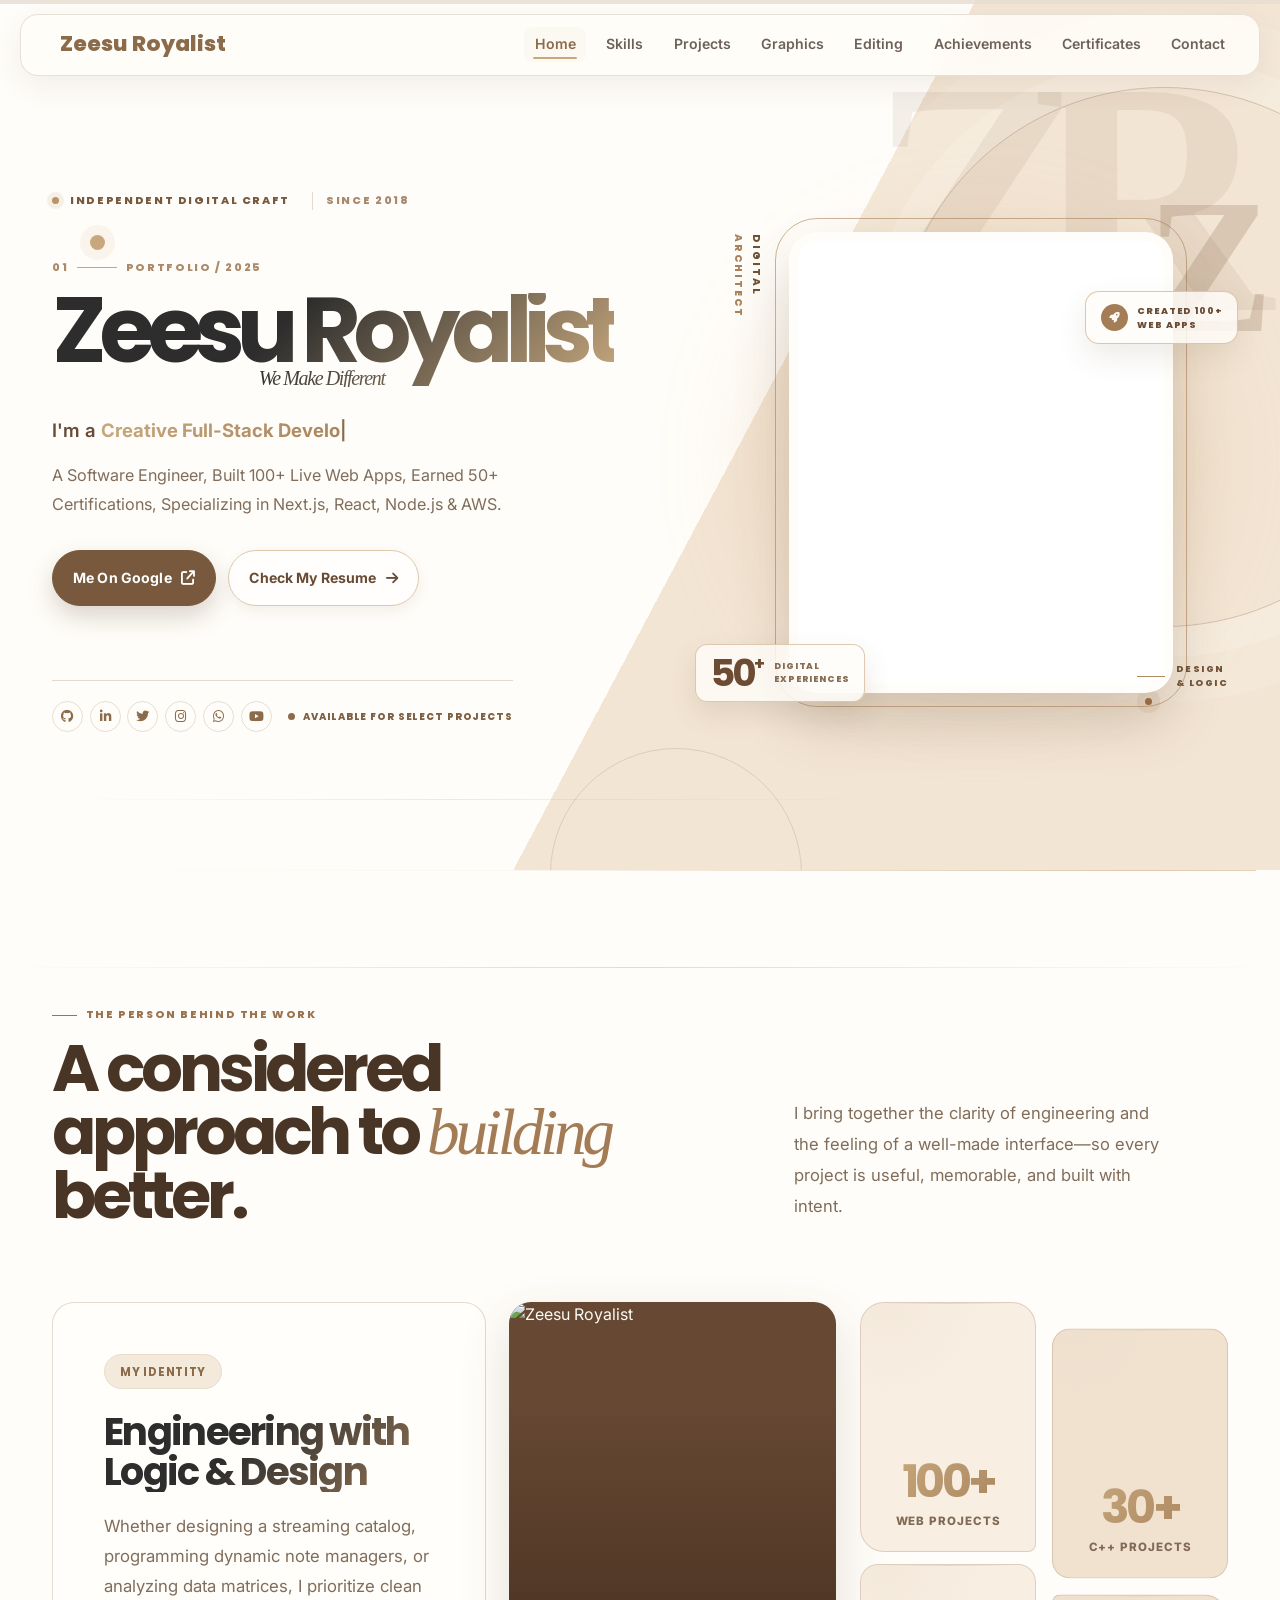
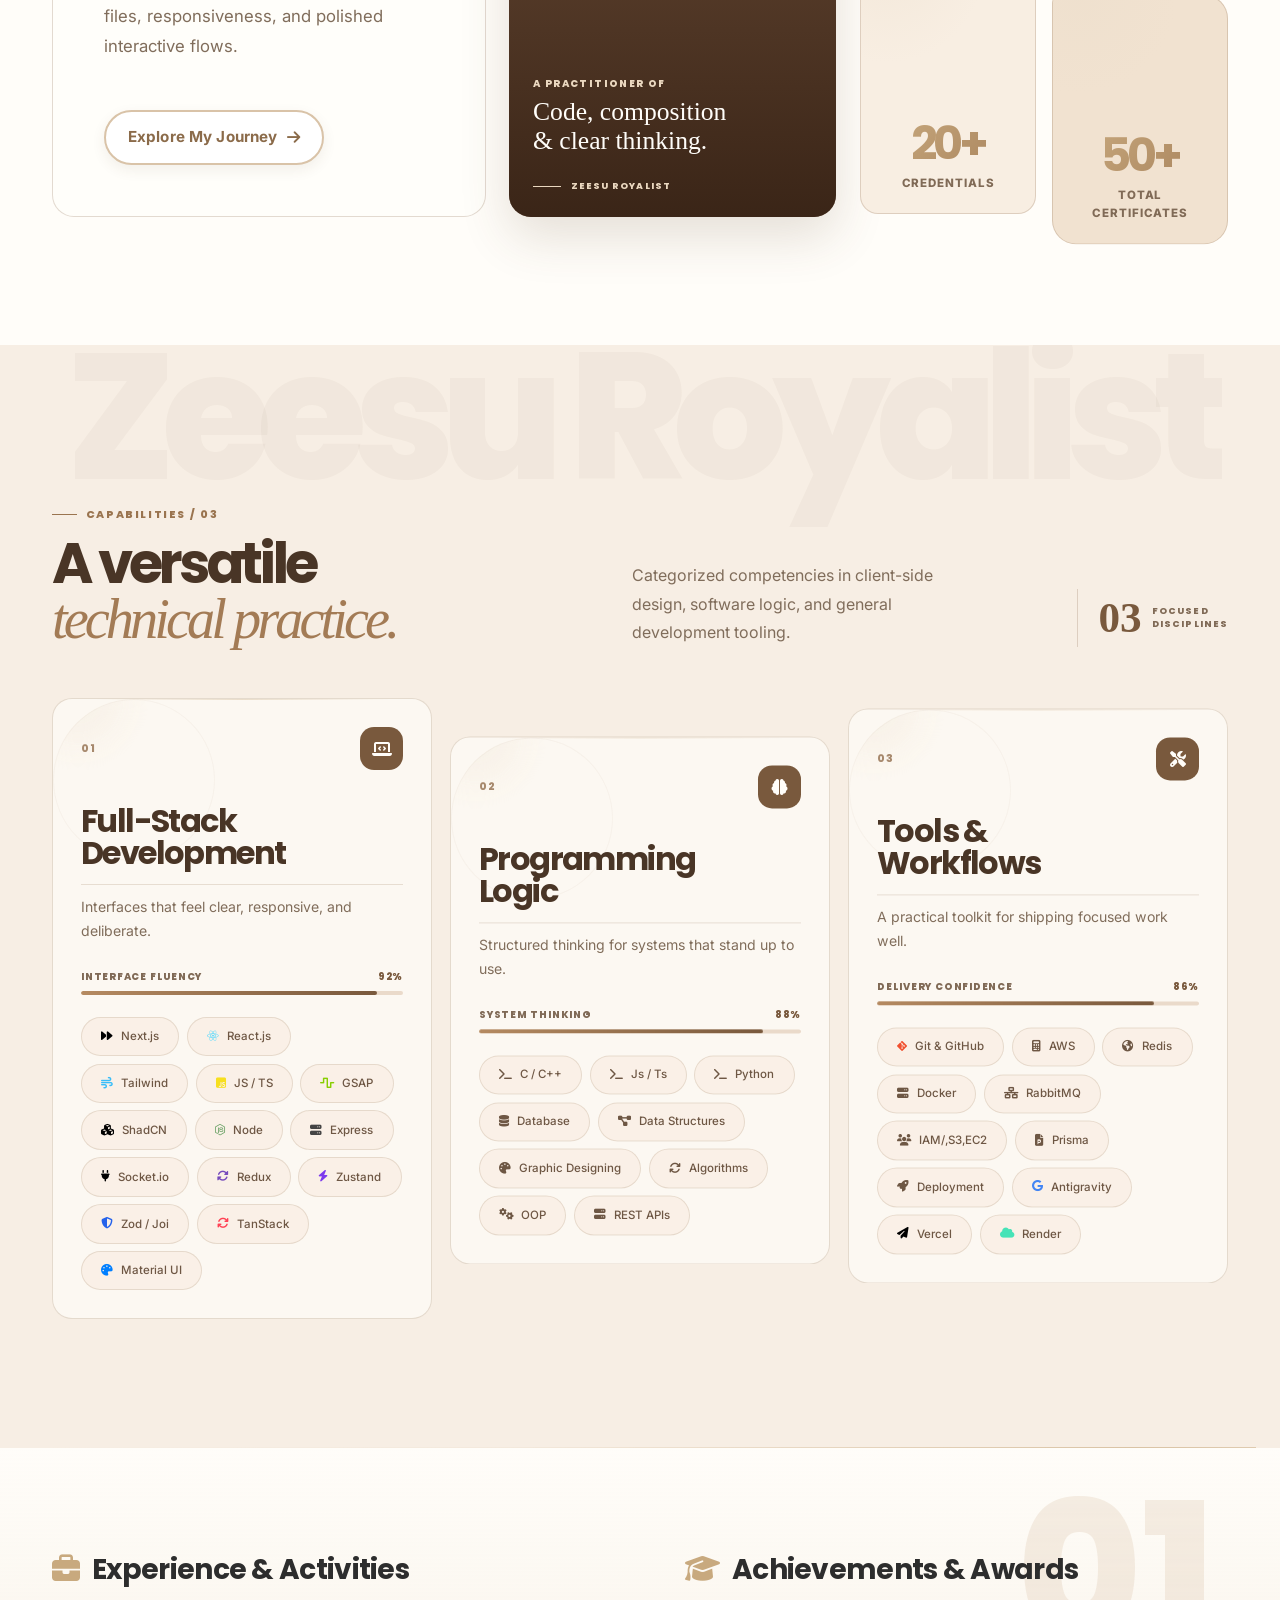
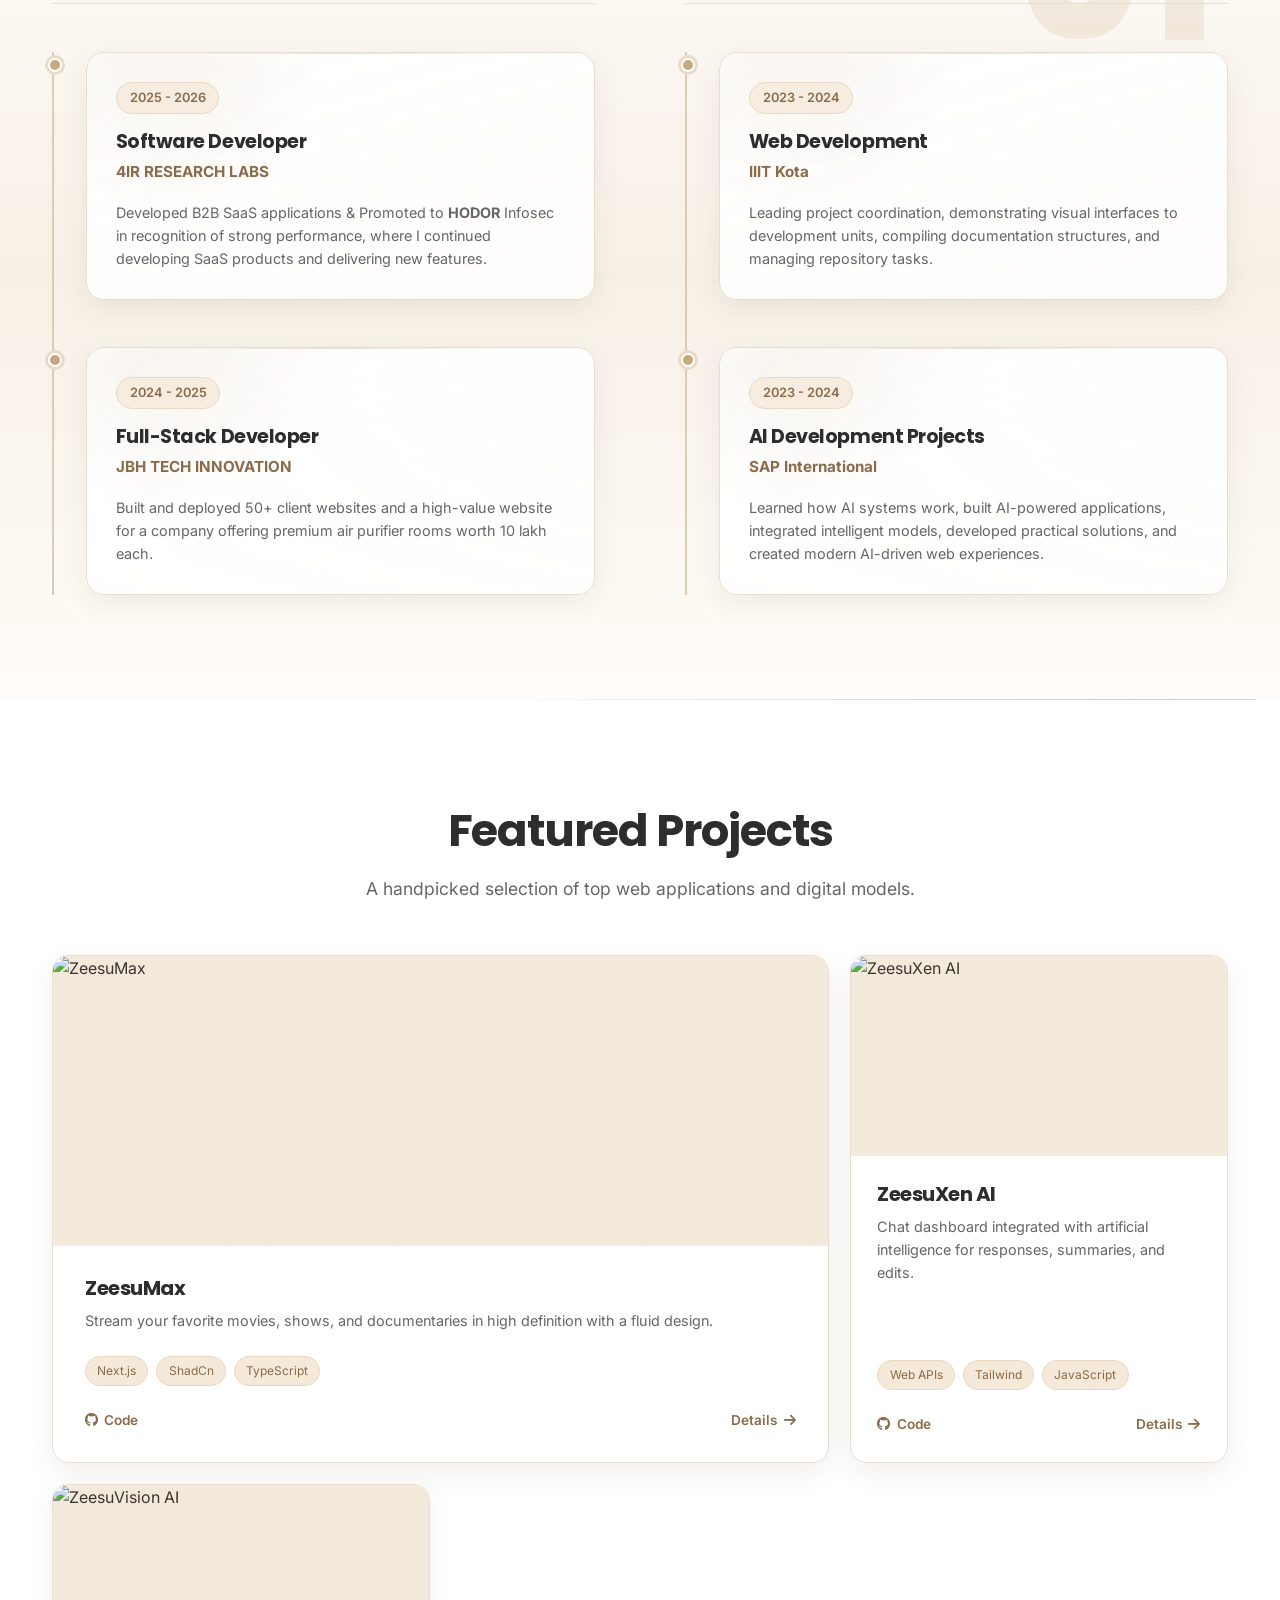
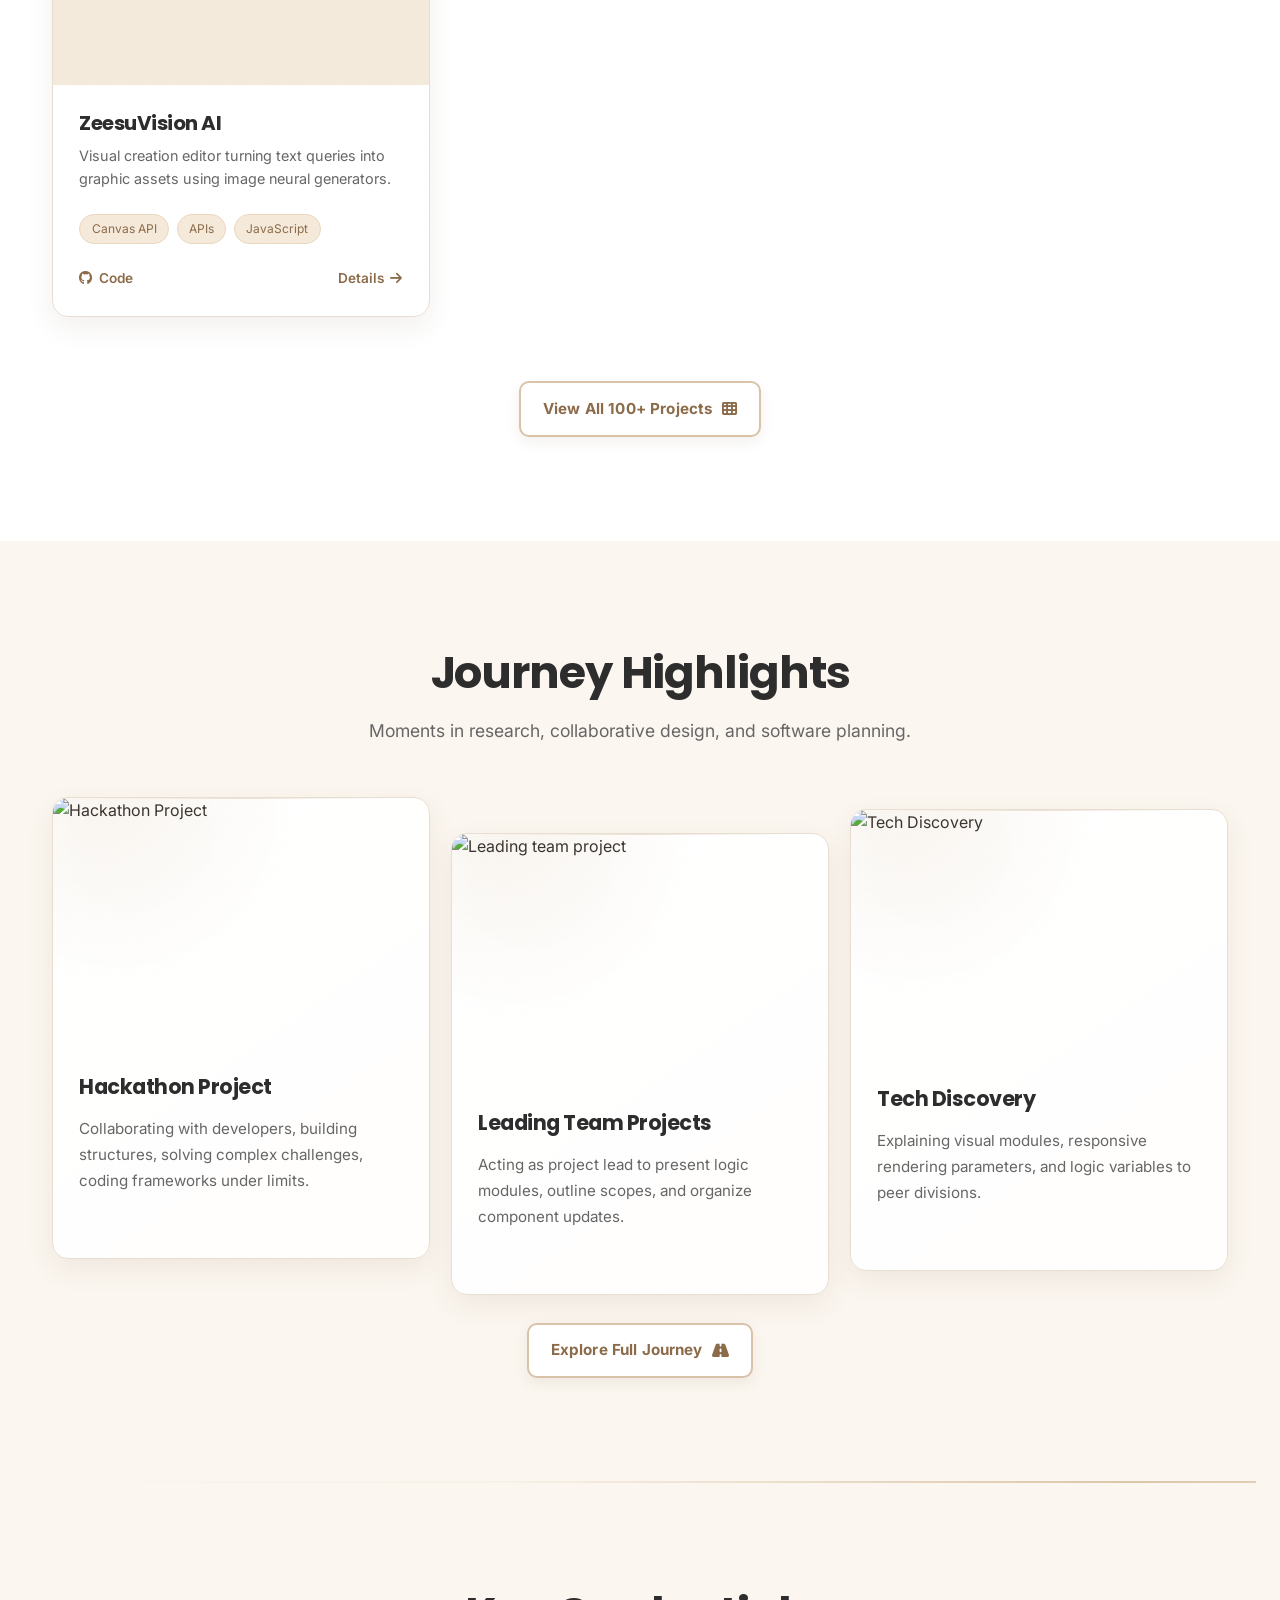
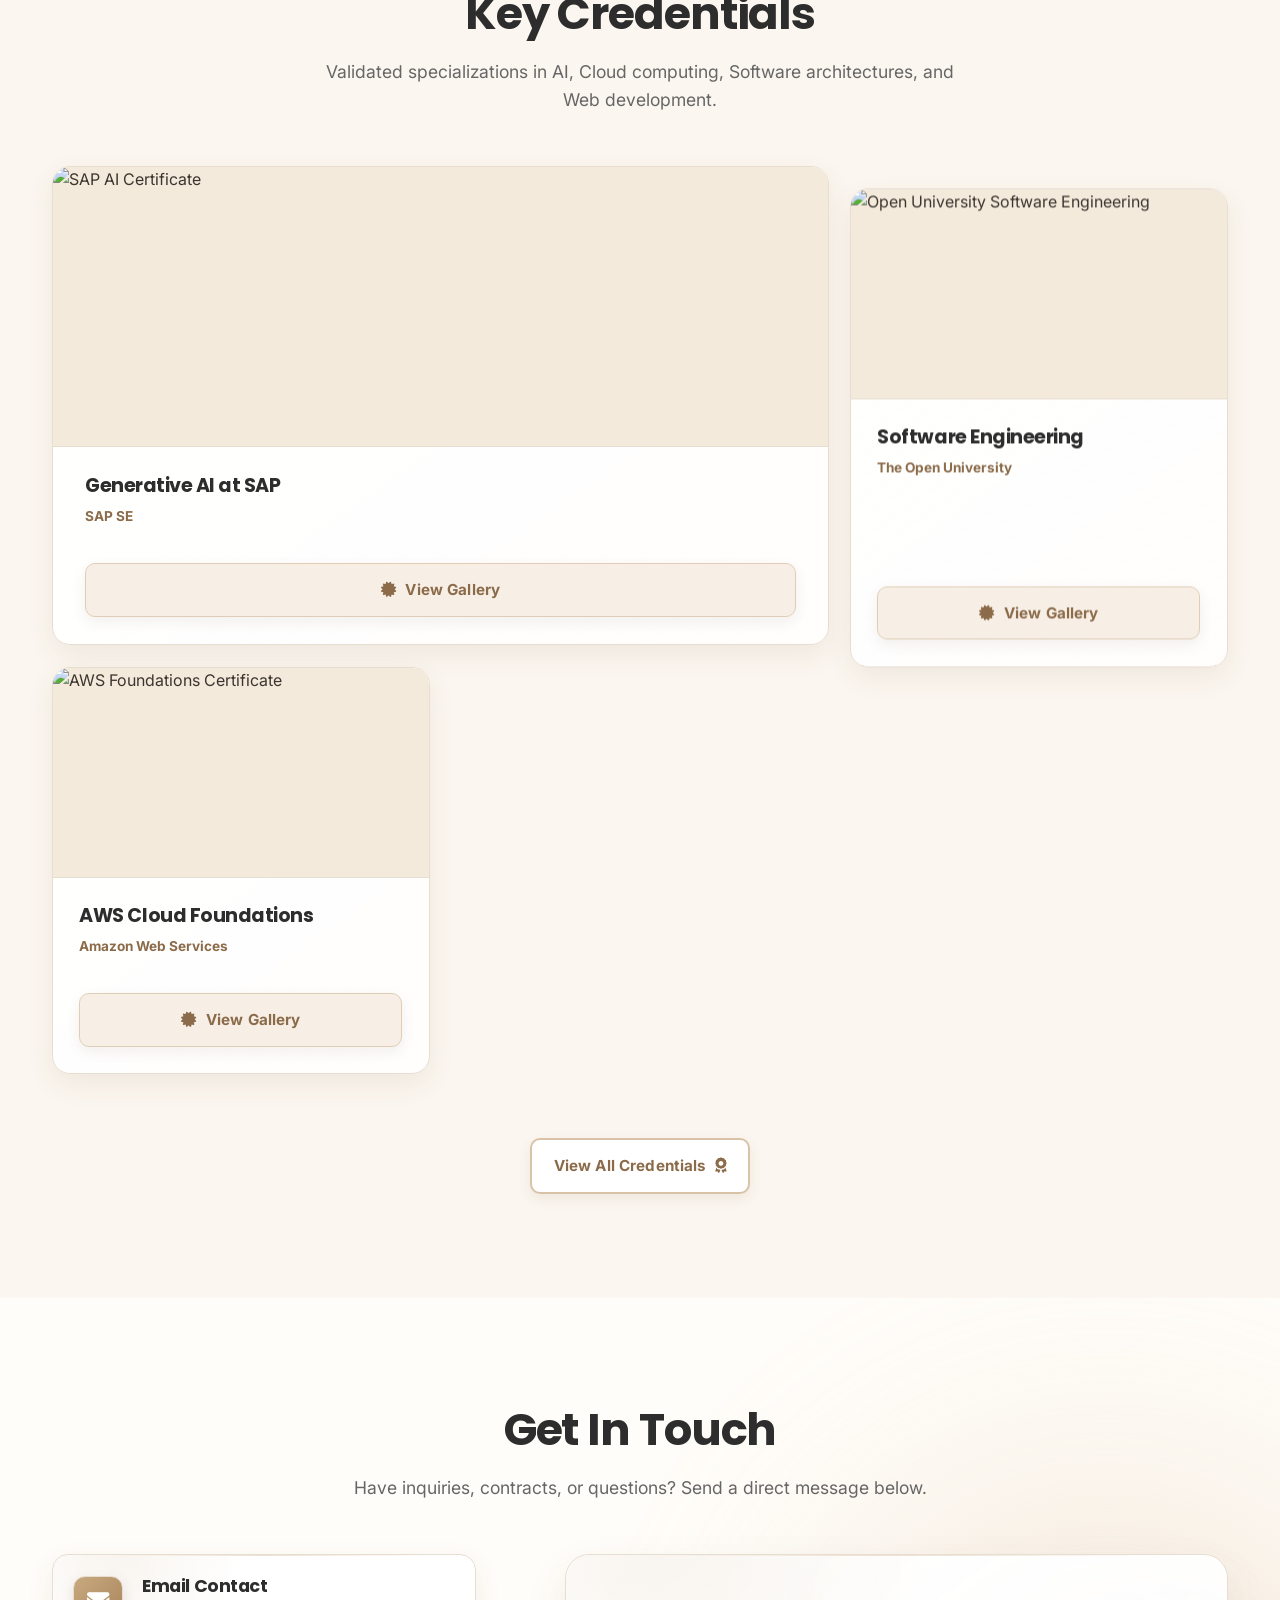
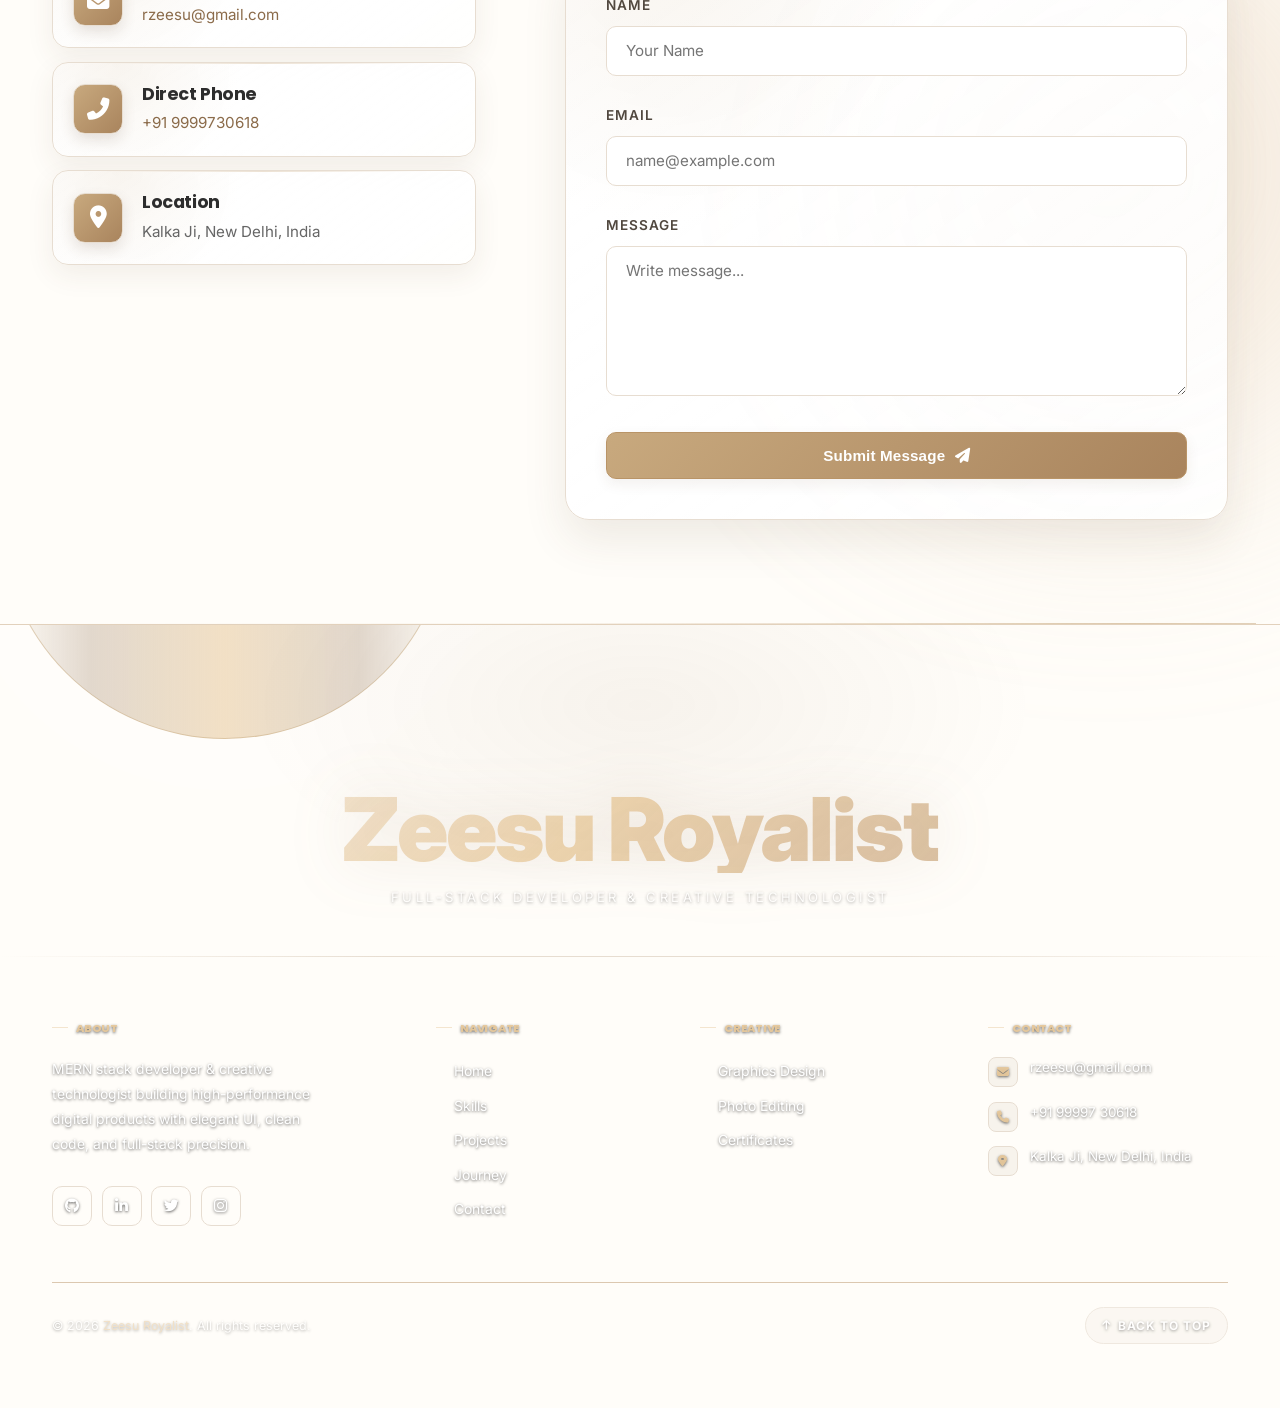
==== commit 99e0c956: "fix something" ====
--- a/index.html
+++ b/index.html
@@ -584,9 +584,11 @@
         style="background:url('https://media1.giphy.com/media/v1.Y2lkPTc5MGI3NjExaW53NGZ2czd6OHpxNHIzdWV1ZDNzYnNvYXJ2OG5pbXRnZXQ2d2NucyZlcD12MV9pbnRlcm5hbF9naWZfYnlfaWQmY3Q9Zw/PMNqdFZ1s5hza/giphy.gif') center/cover no-repeat;">
 
         <!-- Brand banner -->
-        <div class=" footer-brand-banner">
-            <span class="footer-brand-name">Zeesu Royalist</span>
-            <p class="footer-tagline">Full-Stack Developer &amp; Creative Technologist</p>
+        <div class="footer-brand-banner">
+            <span class="footer-brand-name">Zeesu
+                Royalist</span>
+            <p class="footer-tagline" style="color:#ffffff; text-shadow:0 1px 3px rgba(0,0,0,0.6);">Full-Stack Developer
+                &amp; Creative Technologist</p>
         </div>
 
         <div class="footer-divider"></div>
@@ -598,24 +600,29 @@
 
                     <!-- Col 1 – About -->
                     <div class="footer-col footer-about">
-                        <h3>About</h3>
-                        <p>MERN stack developer &amp; creative technologist building high-performance digital products
+                        <h3 style="color:rgba(231,200,155,0.95); text-shadow:0 1px 3px rgba(0,0,0,0.6);">About</h3>
+                        <p style="color:#ffffff; text-shadow:0 1px 3px rgba(0,0,0,0.6);">MERN stack developer &amp;
+                            creative technologist building high-performance digital products
                             with elegant UI, clean code, and full-stack precision.</p>
                         <div class="footer-socials">
                             <a href="https://github.com/zeesu-royalist" class="footer-social-btn" title="GitHub"
-                                target="_blank" rel="noopener">
+                                target="_blank" rel="noopener"
+                                style="color:#ffffff; text-shadow:0 1px 3px rgba(0,0,0,0.6);">
                                 <i class="fab fa-github"></i>
                             </a>
                             <a href="https://www.linkedin.com/in/mohammad-jishan-4361972ba/" class="footer-social-btn"
-                                title="LinkedIn" target="_blank" rel="noopener">
+                                title="LinkedIn" target="_blank" rel="noopener"
+                                style="color:#ffffff; text-shadow:0 1px 3px rgba(0,0,0,0.6);">
                                 <i class="fab fa-linkedin-in"></i>
                             </a>
                             <a href="https://x.com/zeesu_royalist" class="footer-social-btn" title="Twitter / X"
-                                target="_blank" rel="noopener">
+                                target="_blank" rel="noopener"
+                                style="color:#ffffff; text-shadow:0 1px 3px rgba(0,0,0,0.6);">
                                 <i class="fab fa-twitter"></i>
                             </a>
                             <a href="https://www.instagram.com/zeesu_royalist/" class="footer-social-btn"
-                                title="Instagram" target="_blank" rel="noopener">
+                                title="Instagram" target="_blank" rel="noopener"
+                                style="color:#ffffff; text-shadow:0 1px 3px rgba(0,0,0,0.6);">
                                 <i class="fab fa-instagram"></i>
                             </a>
                         </div>
@@ -623,40 +630,49 @@
 
                     <!-- Col 2 – Navigation -->
                     <div class="footer-col">
-                        <h3>Navigate</h3>
+                        <h3 style="color:rgba(231,200,155,0.95); text-shadow:0 1px 3px rgba(0,0,0,0.6);">Navigate</h3>
                         <ul class="footer-links">
-                            <li><a href="index.html">Home</a></li>
-                            <li><a href="skills.html">Skills</a></li>
-                            <li><a href="projects.html">Projects</a></li>
-                            <li><a href="achievements.html">Journey</a></li>
-                            <li><a href="contact.html">Contact</a></li>
+                            <li><a href="index.html"
+                                    style="color:#ffffff; text-shadow:0 1px 3px rgba(0,0,0,0.6);">Home</a></li>
+                            <li><a href="skills.html"
+                                    style="color:#ffffff; text-shadow:0 1px 3px rgba(0,0,0,0.6);">Skills</a></li>
+                            <li><a href="projects.html"
+                                    style="color:#ffffff; text-shadow:0 1px 3px rgba(0,0,0,0.6);">Projects</a></li>
+                            <li><a href="achievements.html"
+                                    style="color:#ffffff; text-shadow:0 1px 3px rgba(0,0,0,0.6);">Journey</a></li>
+                            <li><a href="contact.html"
+                                    style="color:#ffffff; text-shadow:0 1px 3px rgba(0,0,0,0.6);">Contact</a></li>
                         </ul>
                     </div>
 
                     <!-- Col 3 – Creative Work -->
                     <div class="footer-col">
-                        <h3>Creative</h3>
+                        <h3 style="color:rgba(231,200,155,0.95); text-shadow:0 1px 3px rgba(0,0,0,0.6);">Creative</h3>
                         <ul class="footer-links">
-                            <li><a href="graphics.html">Graphics Design</a></li>
-                            <li><a href="editing.html">Photo Editing</a></li>
-                            <li><a href="certificates.html">Certificates</a></li>
+                            <li><a href="graphics.html"
+                                    style="color:#ffffff; text-shadow:0 1px 3px rgba(0,0,0,0.6);">Graphics Design</a>
+                            </li>
+                            <li><a href="editing.html"
+                                    style="color:#ffffff; text-shadow:0 1px 3px rgba(0,0,0,0.6);">Photo Editing</a></li>
+                            <li><a href="certificates.html"
+                                    style="color:#ffffff; text-shadow:0 1px 3px rgba(0,0,0,0.6);">Certificates</a></li>
                         </ul>
                     </div>
 
                     <!-- Col 4 – Contact -->
                     <div class="footer-col">
-                        <h3>Contact</h3>
+                        <h3 style="color:rgba(231,200,155,0.95); text-shadow:0 1px 3px rgba(0,0,0,0.6);">Contact</h3>
                         <ul class="footer-contact-list">
-                            <li>
-                                <i class="fas fa-envelope"></i>
+                            <li style="color:#ffffff; text-shadow:0 1px 3px rgba(0,0,0,0.6);">
+                                <i class="fas fa-envelope" style="color:rgba(231,200,155,0.95);"></i>
                                 <span>rzeesu@gmail.com</span>
                             </li>
-                            <li>
-                                <i class="fas fa-phone"></i>
+                            <li style="color:#ffffff; text-shadow:0 1px 3px rgba(0,0,0,0.6);">
+                                <i class="fas fa-phone" style="color:rgba(231,200,155,0.95);"></i>
                                 <span>+91 99997 30618</span>
                             </li>
-                            <li>
-                                <i class="fas fa-map-marker-alt"></i>
+                            <li style="color:#ffffff; text-shadow:0 1px 3px rgba(0,0,0,0.6);">
+                                <i class="fas fa-map-marker-alt" style="color:rgba(231,200,155,0.95);"></i>
                                 <span>Kalka Ji, New Delhi, India</span>
                             </li>
                         </ul>
@@ -666,8 +682,10 @@
 
                 <!-- Bottom bar -->
                 <div class="footer-bottom">
-                    <p>&copy; 2026 <span>Zeesu Royalist</span>. All rights reserved.</p>
-                    <a href="#" class="footer-back-to-top" aria-label="Back to top">
+                    <p style="color:#ffffff; text-shadow:0 1px 3px rgba(0,0,0,0.6);">&copy; 2026 <span
+                            style="color:rgba(231,200,155,0.95);">Zeesu Royalist</span>. All rights reserved.</p>
+                    <a href="#" class="footer-back-to-top" aria-label="Back to top"
+                        style="color:#ffffff; text-shadow:0 1px 3px rgba(0,0,0,0.6);">
                         <i class="fas fa-arrow-up"></i> Back to Top
                     </a>
                 </div>
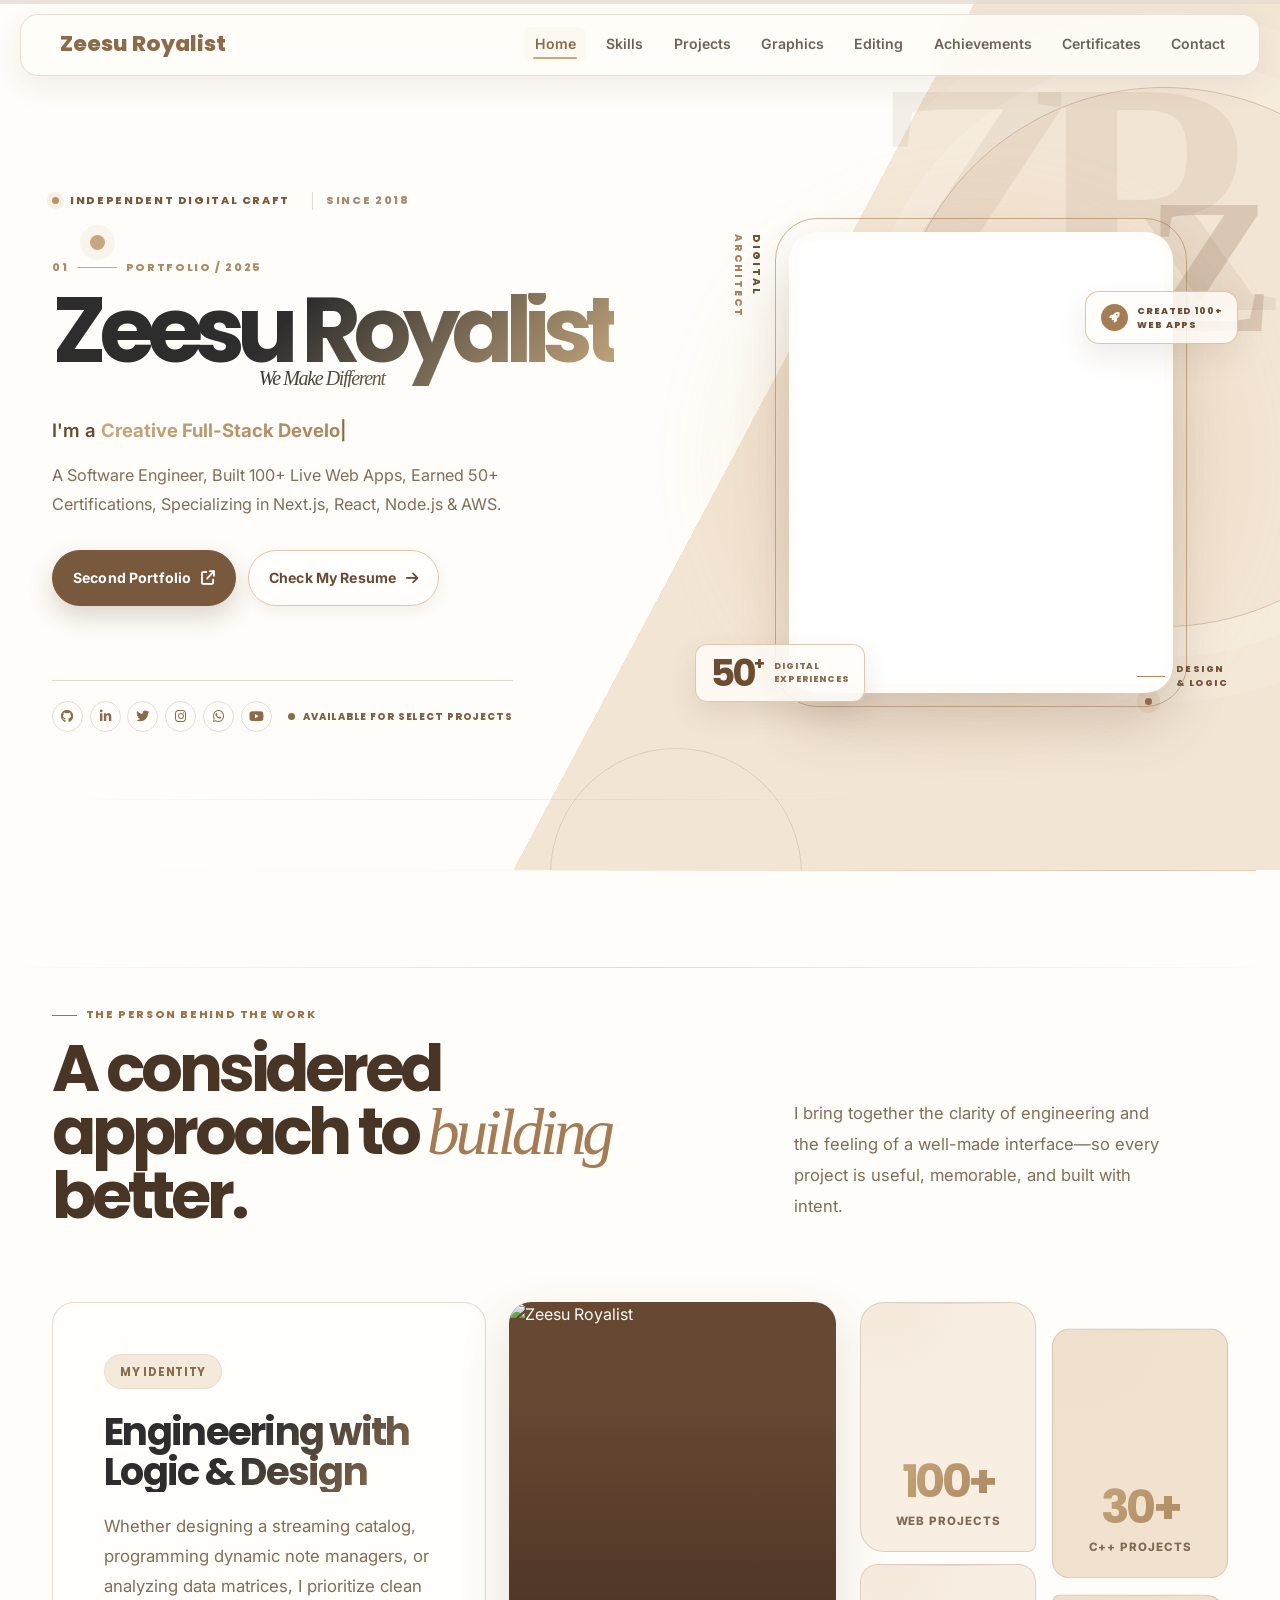
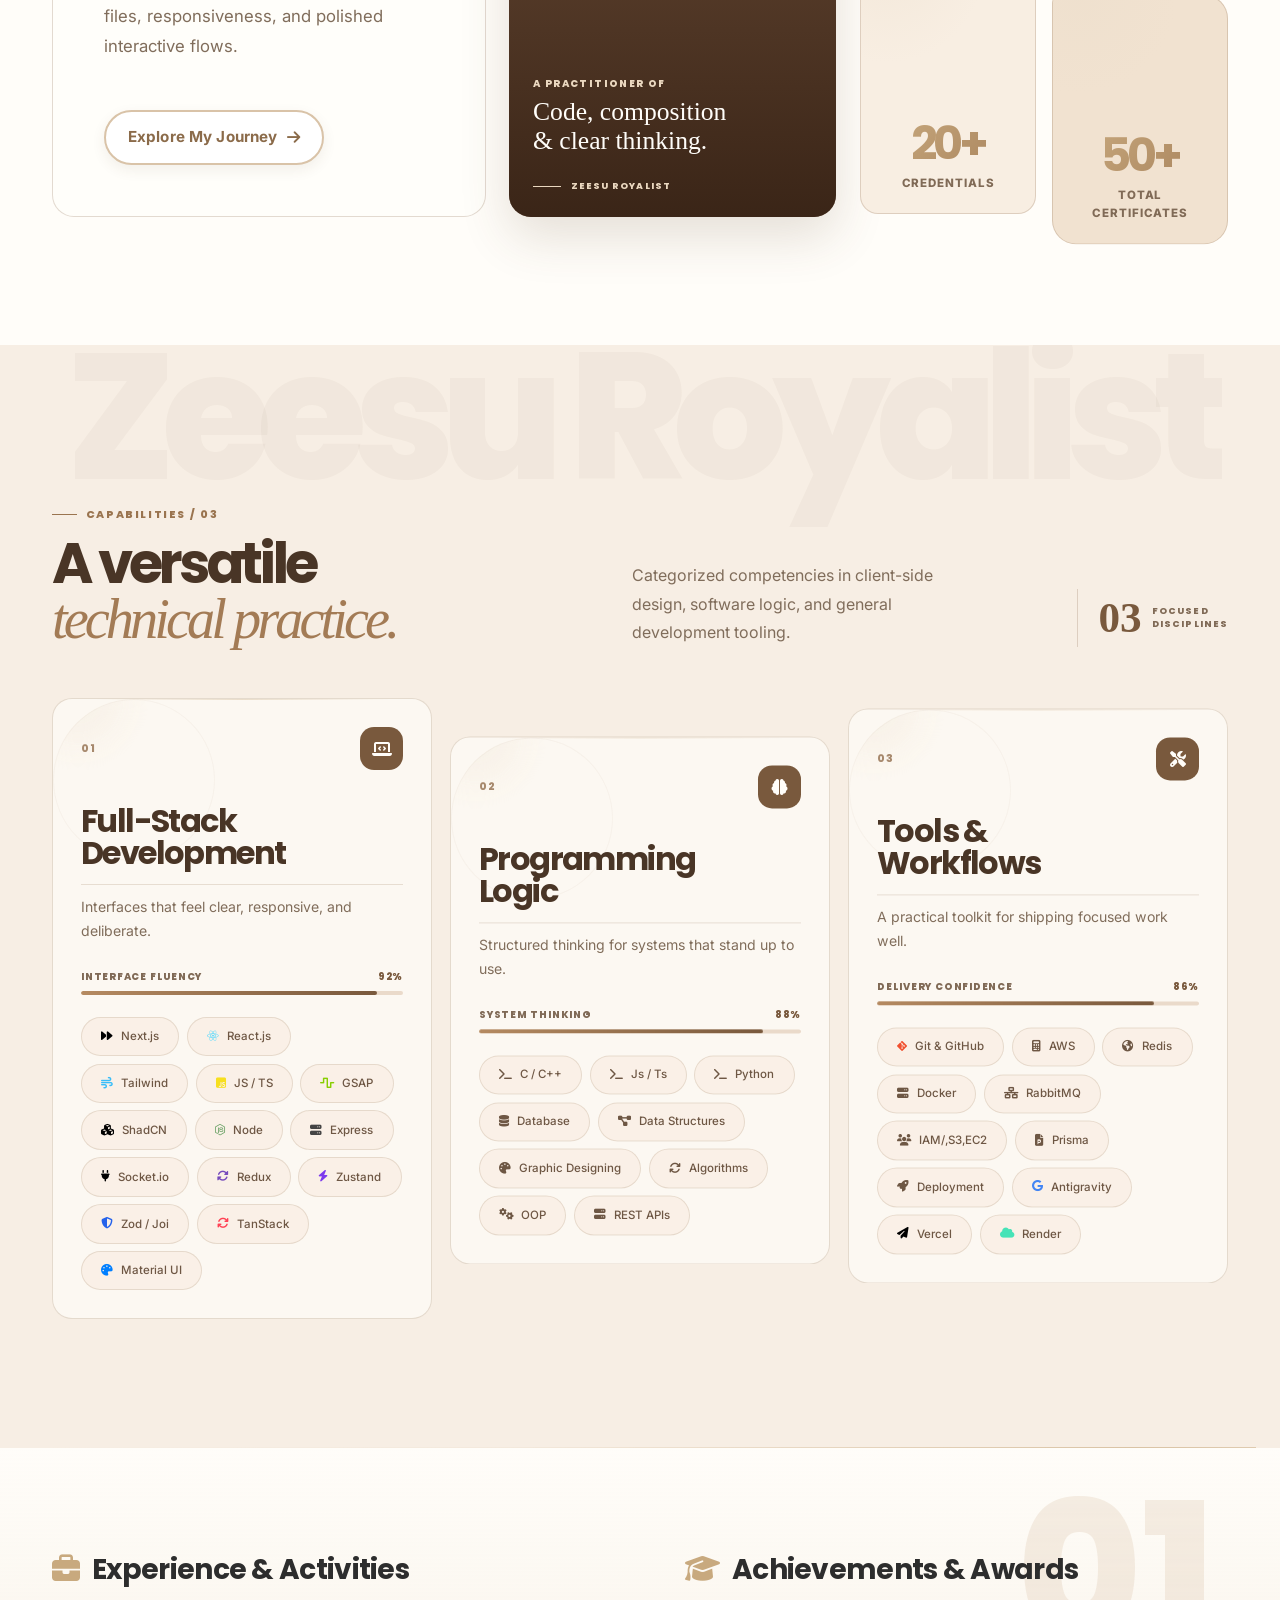
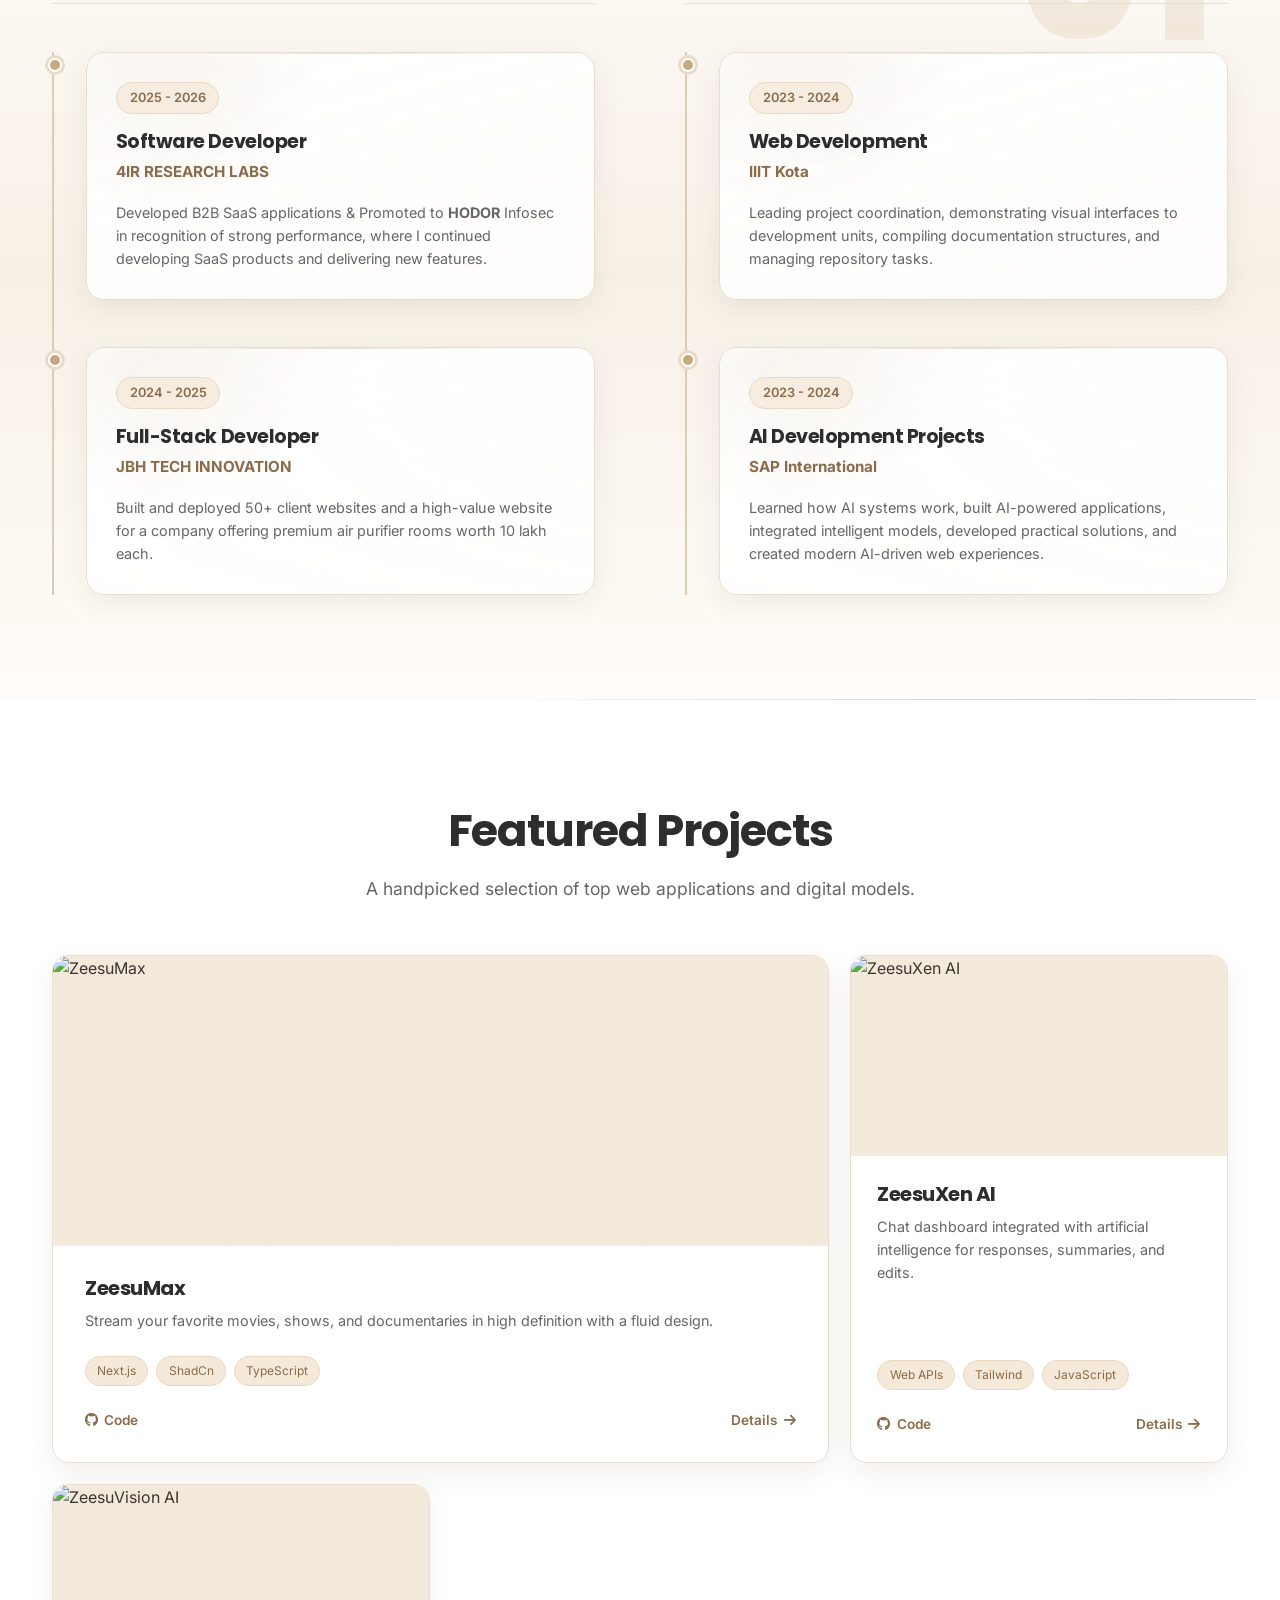
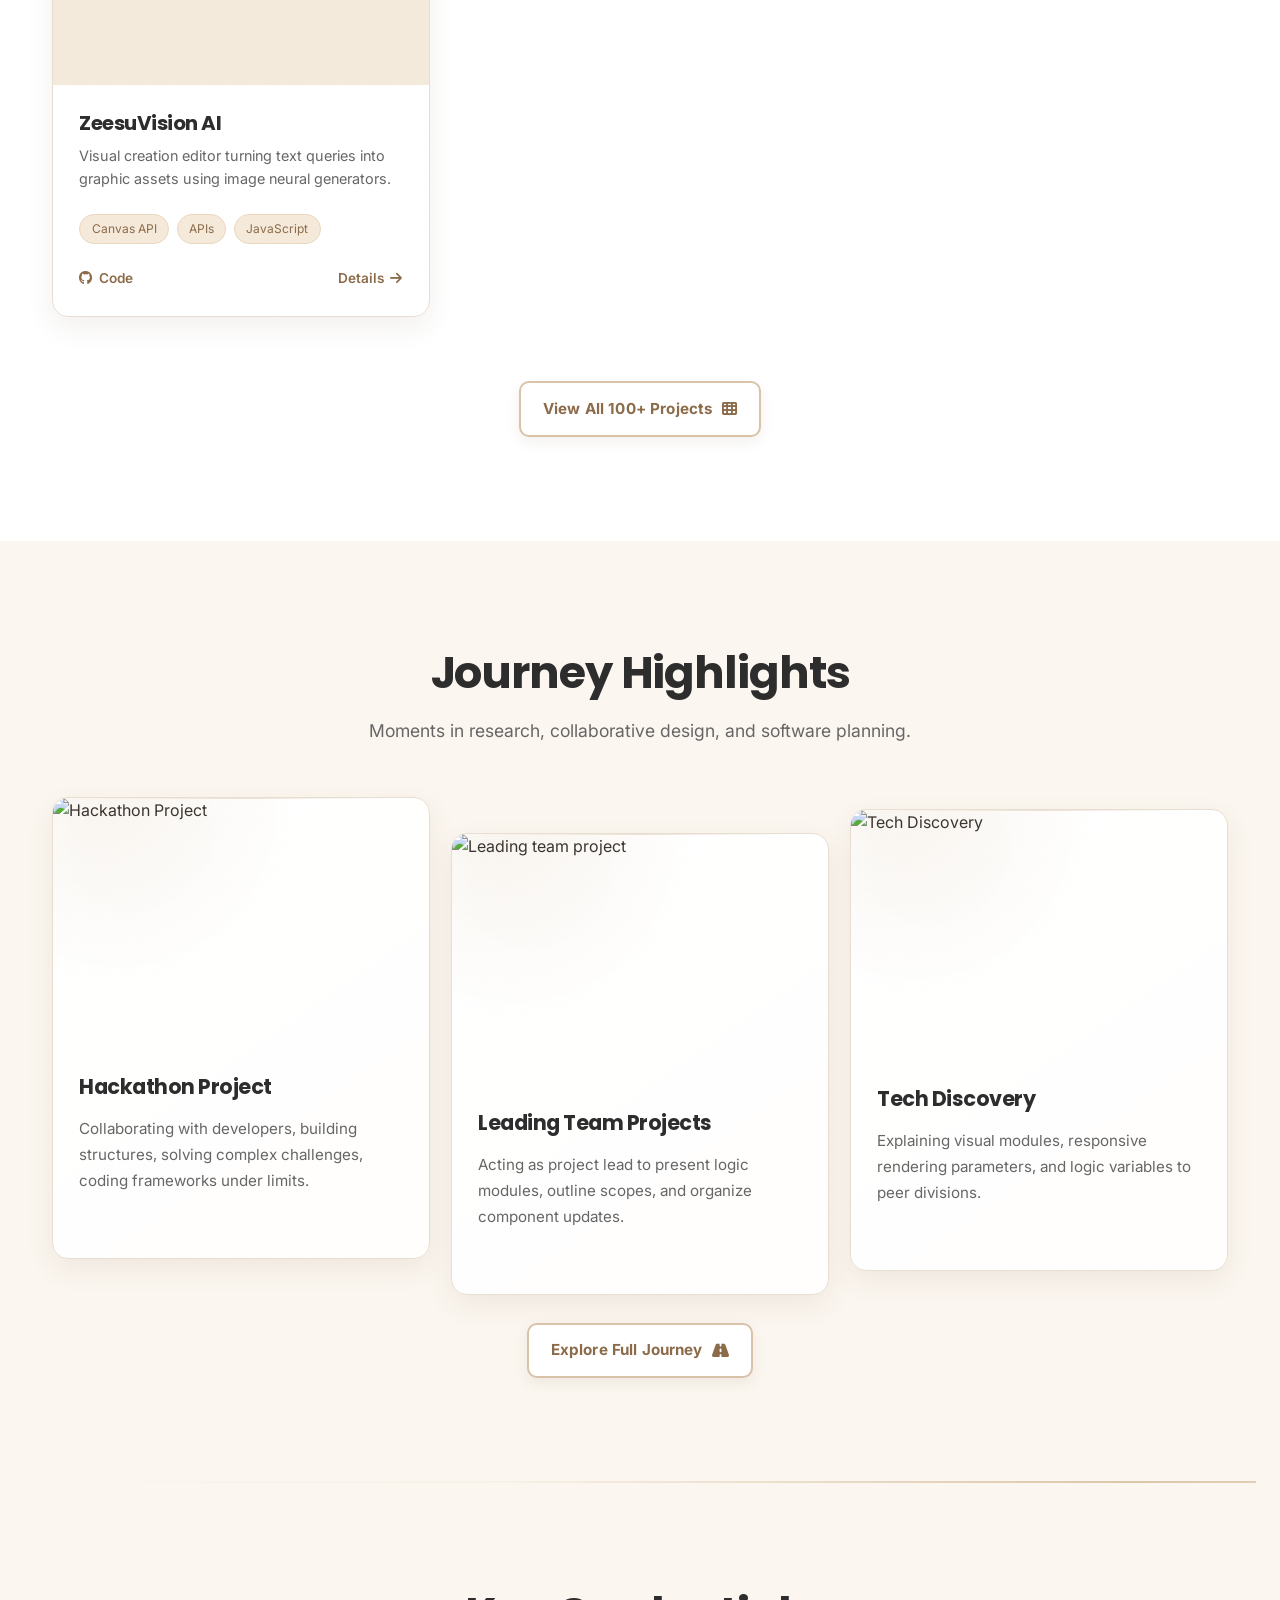
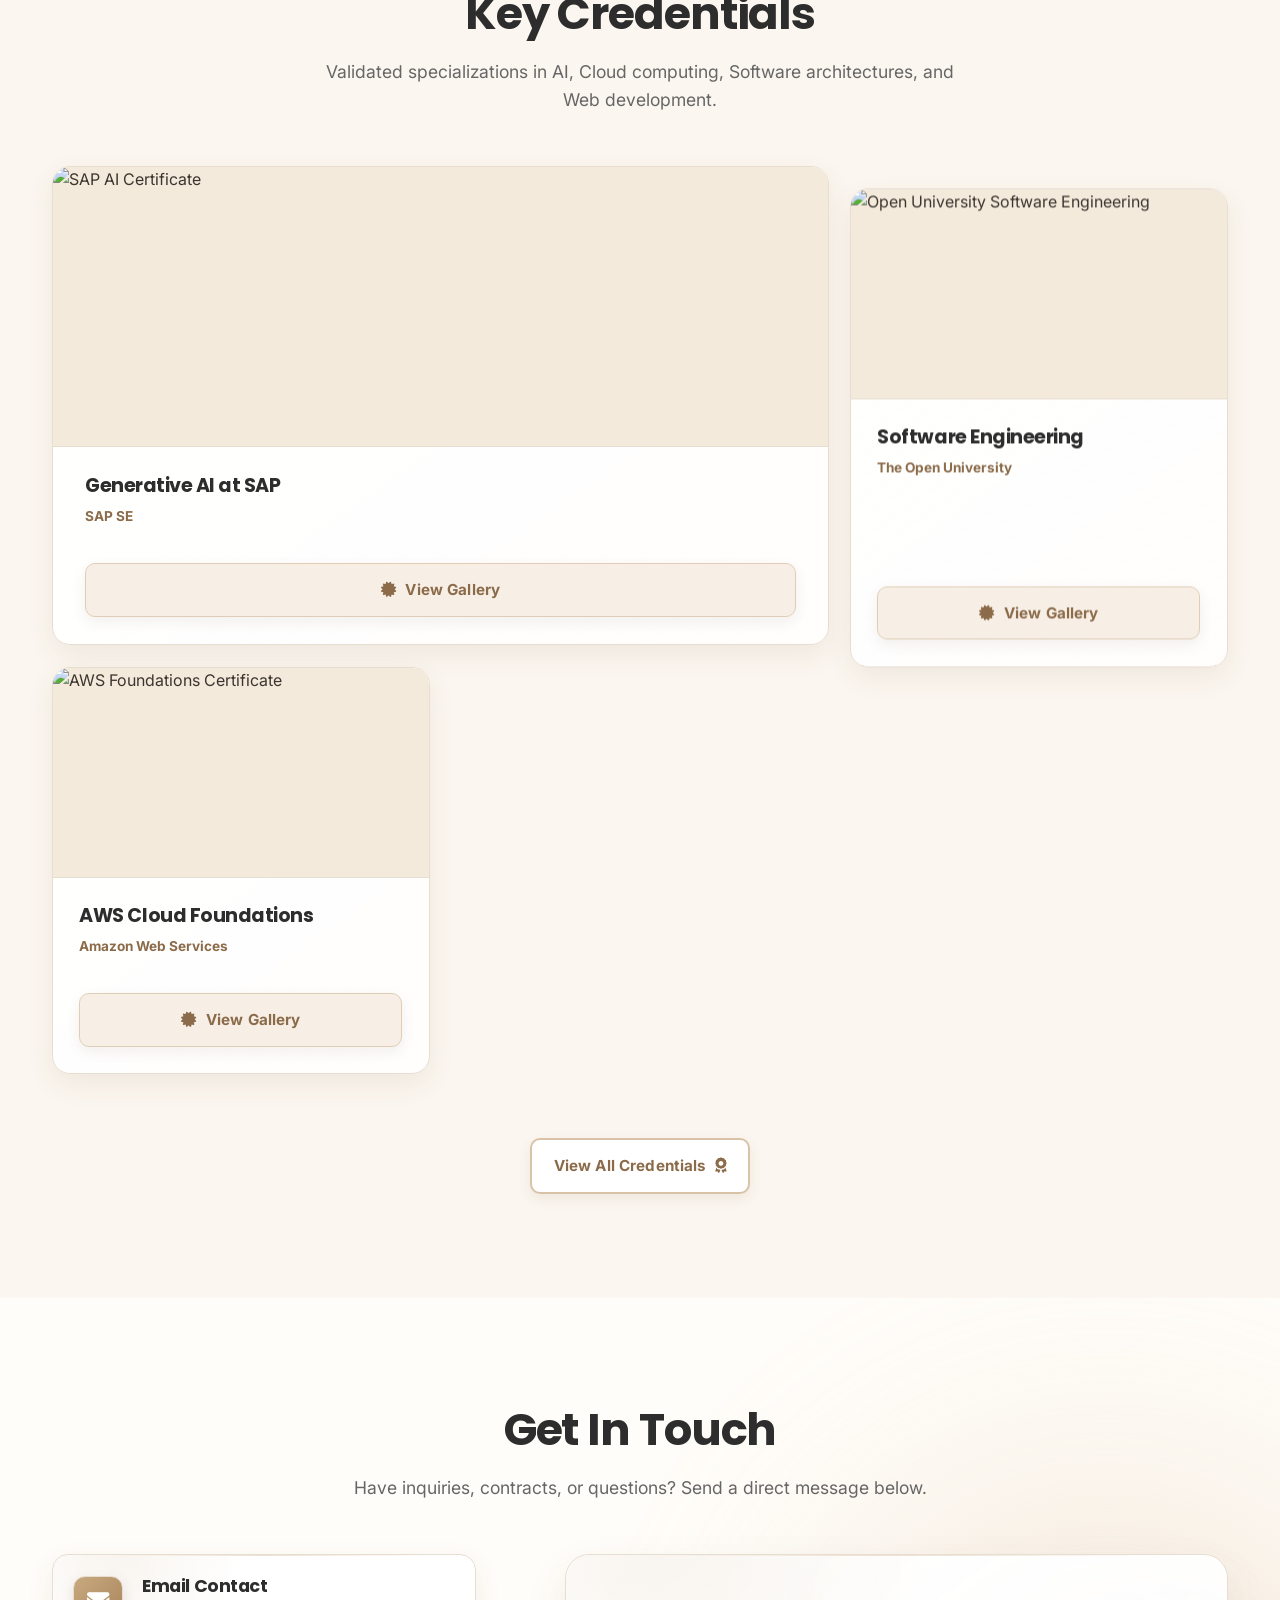
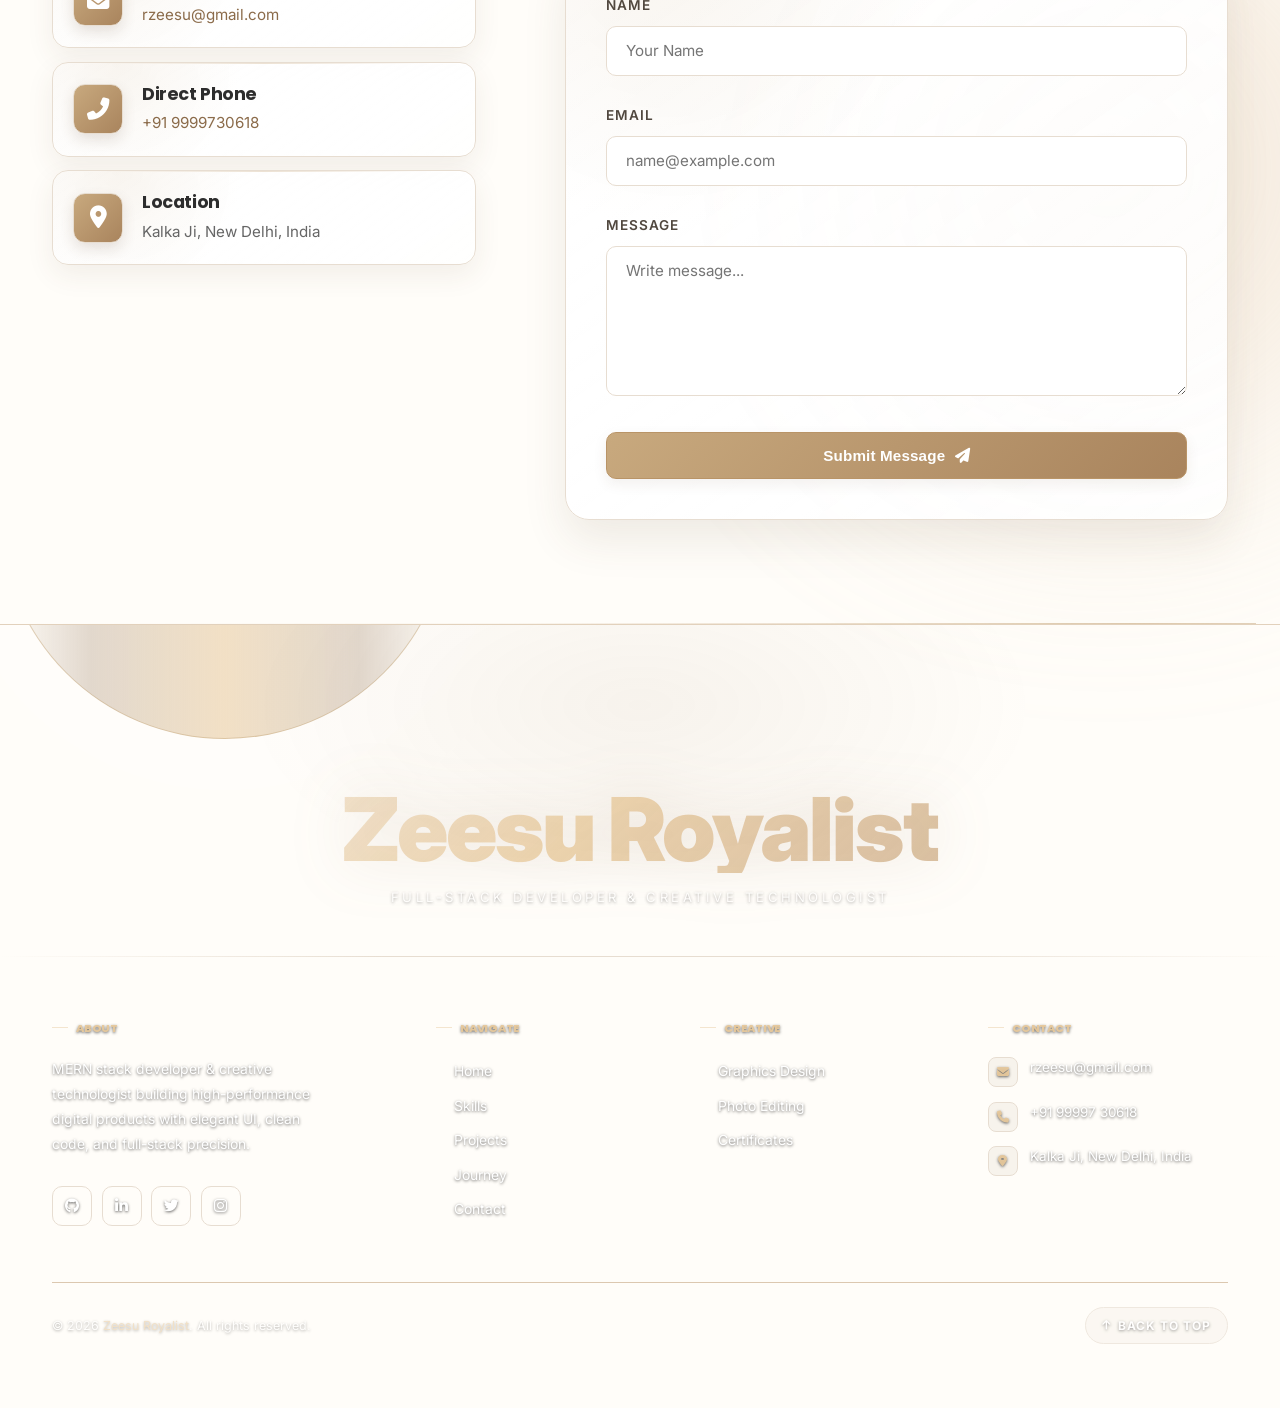
==== commit 655ea3cf: "Update links in hero section of index.html" ====
--- a/index.html
+++ b/index.html
@@ -62,7 +62,7 @@
                         Next.js, React, Node.js & AWS.
                     </p>
                     <div class="hero-cta">
-                        <a href="https://www.google.com/search?q=zeesu+royalist" class="btn btn-primary">Me On Google <i
+                        <a href="https://zeesu-royalist.vercel.app" class="btn btn-primary">Second Portfolio<i
                                 class="fas fa-arrow-up-right-from-square"></i></a>
                         <a href="https://drive.google.com/file/d/1VKgb99KDPh8WpI9leZNX2lUg2ooP4TM_/view?usp=sharing"
                             target="_blank" class="btn btn-secondary">Check My Resume <i
@@ -698,4 +698,4 @@
     <script src="js/main.js"></script>
 </body>
 
-</html>+</html>
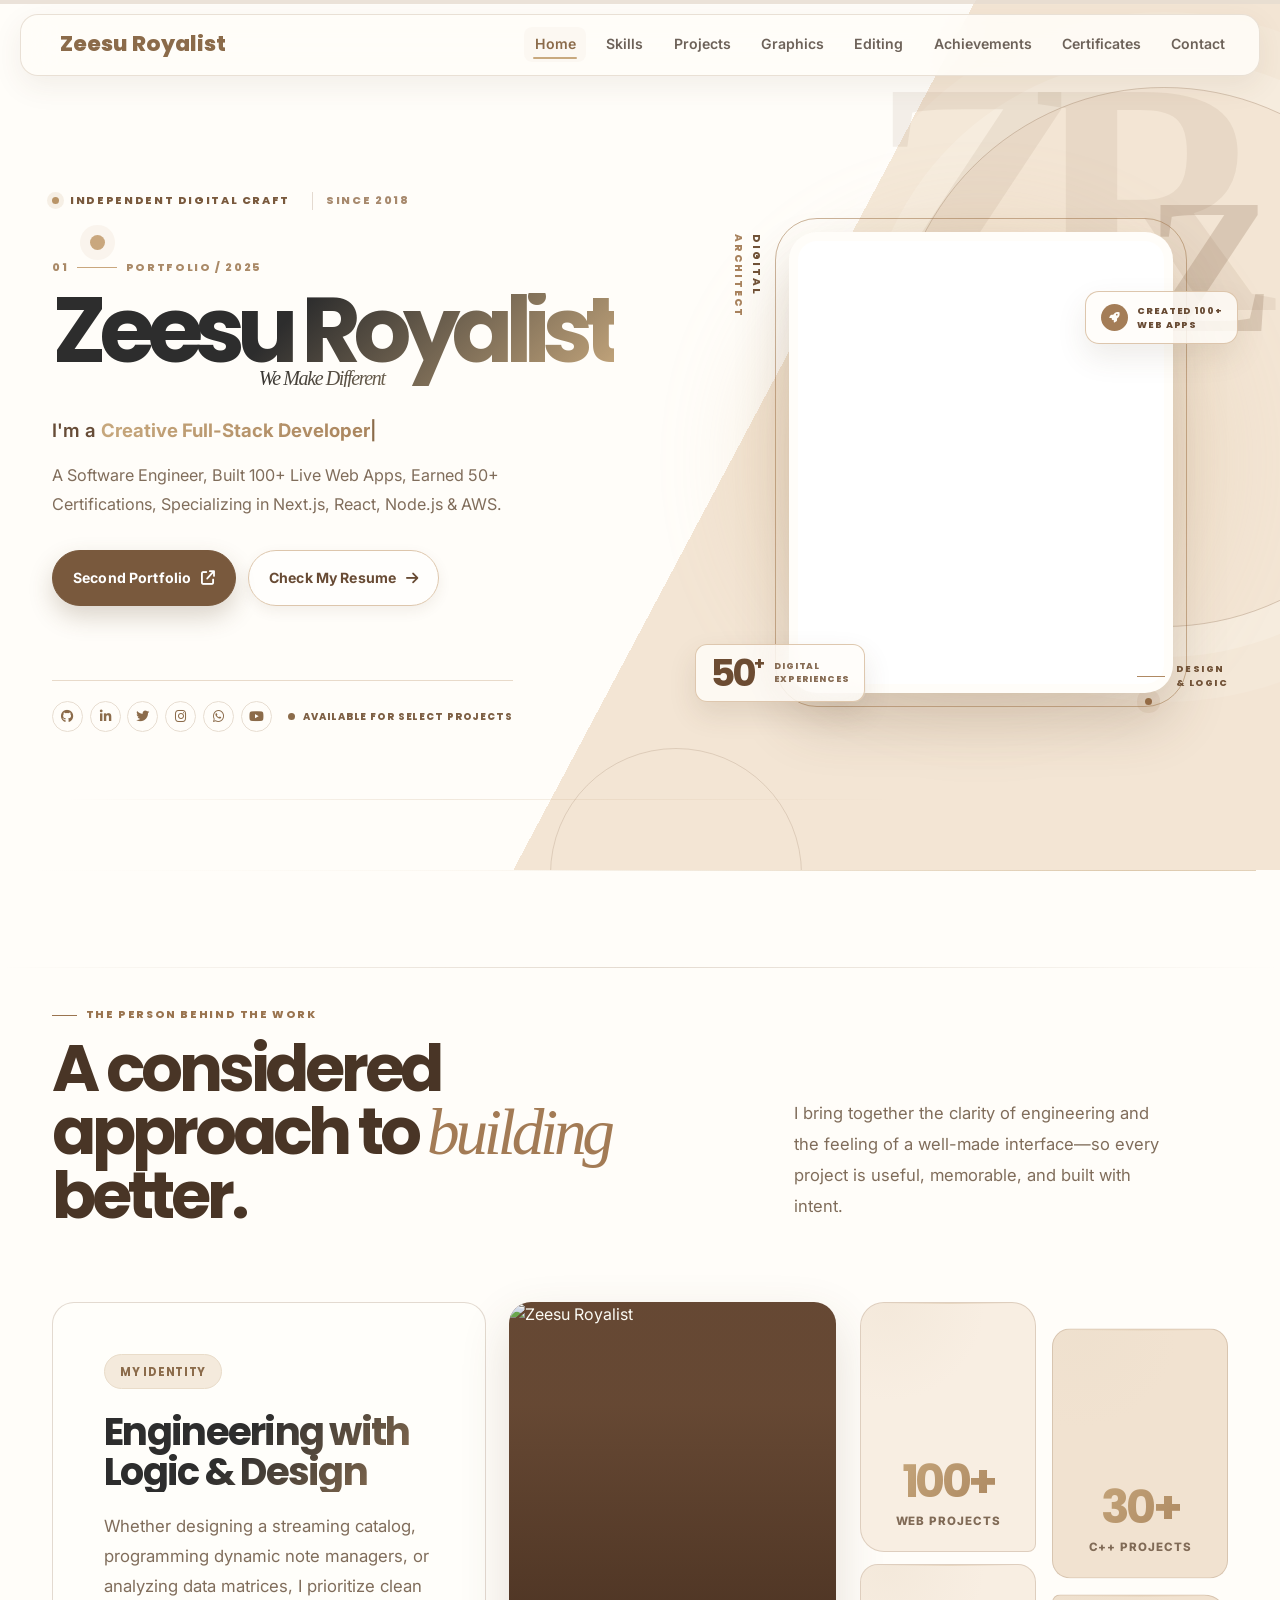
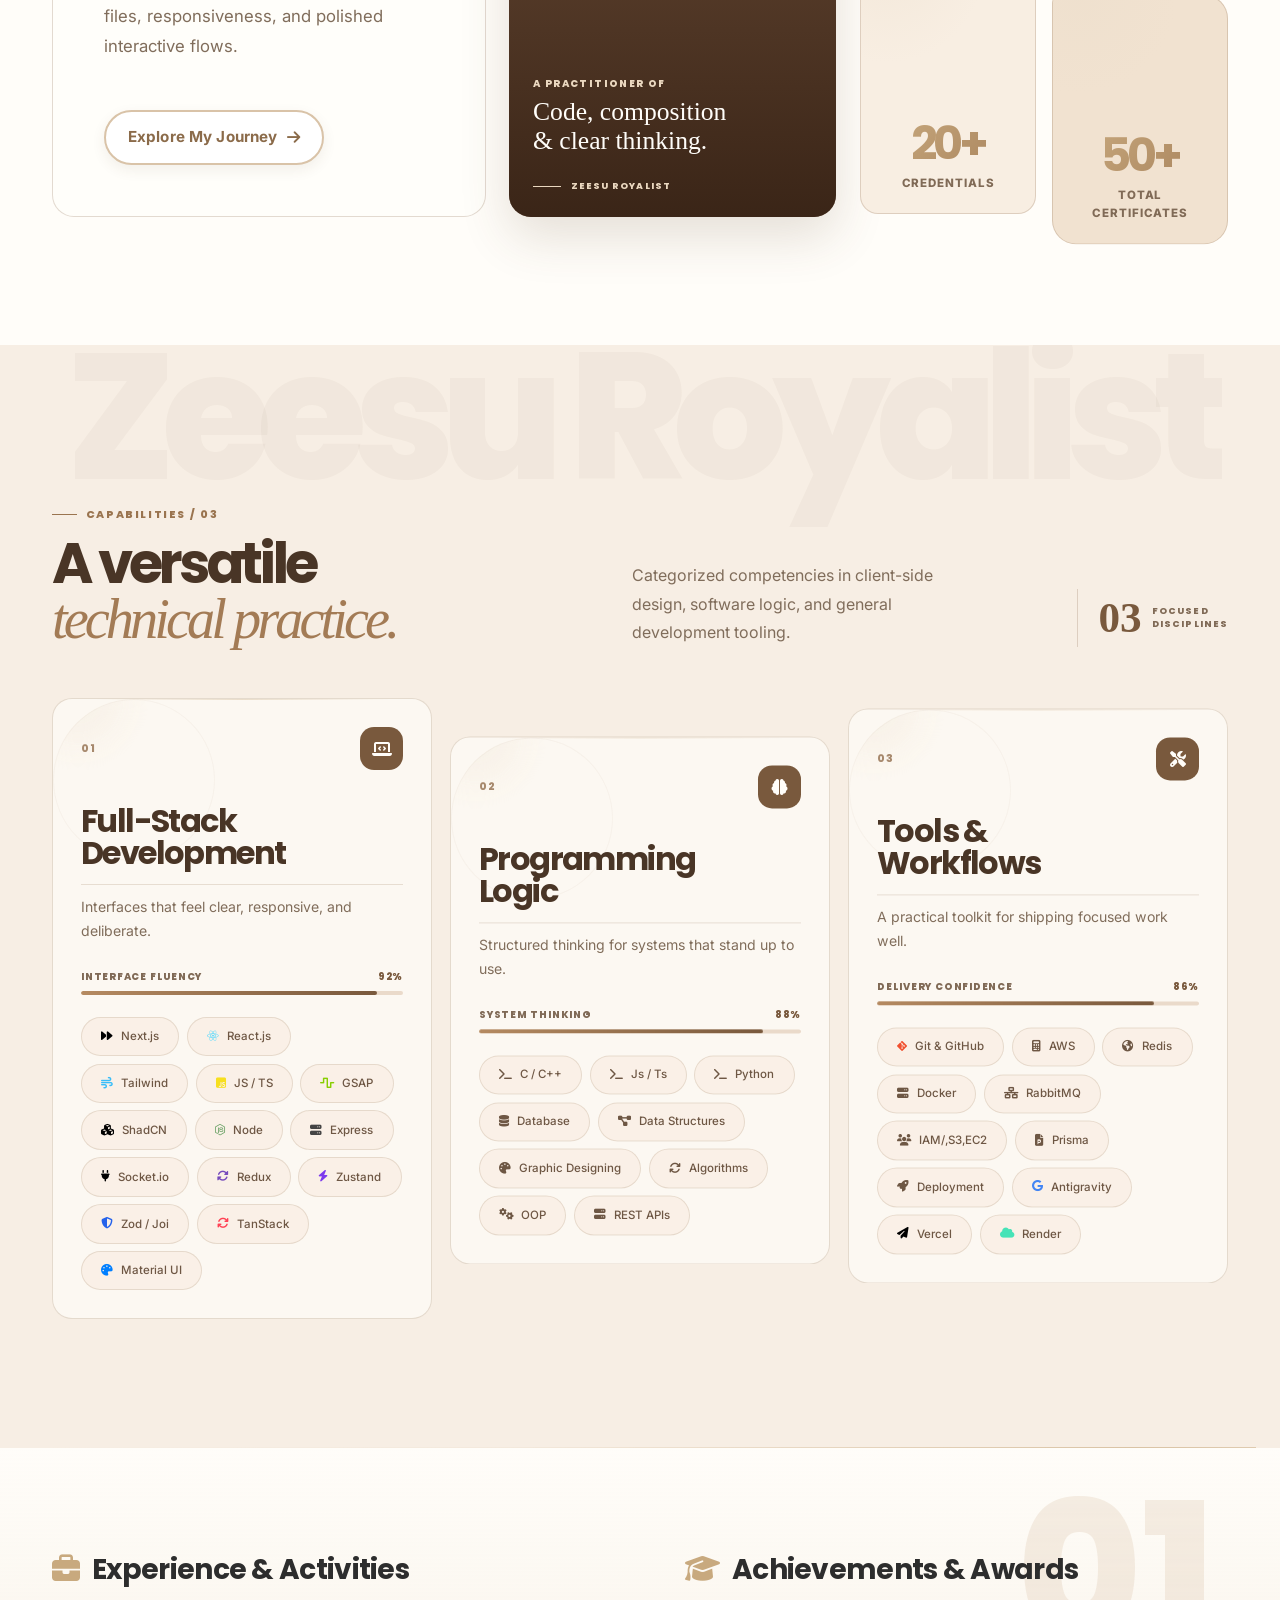
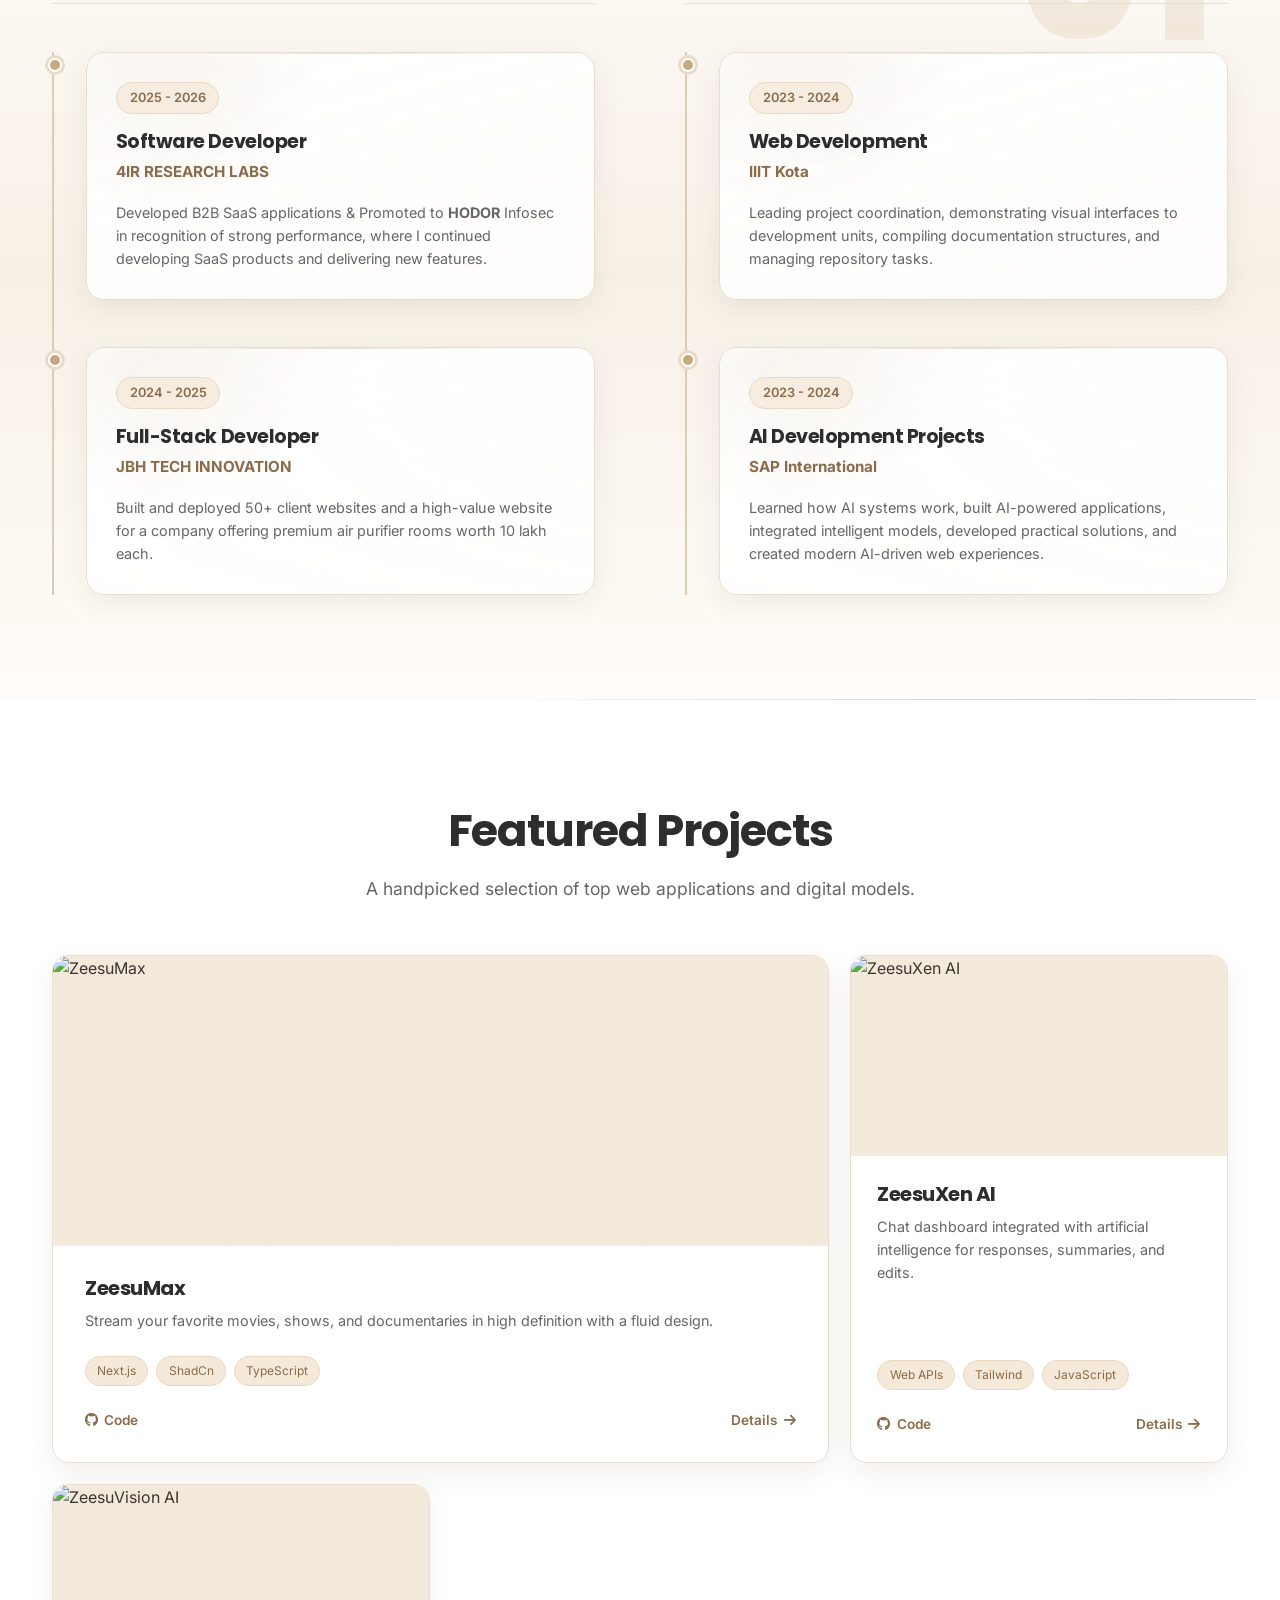
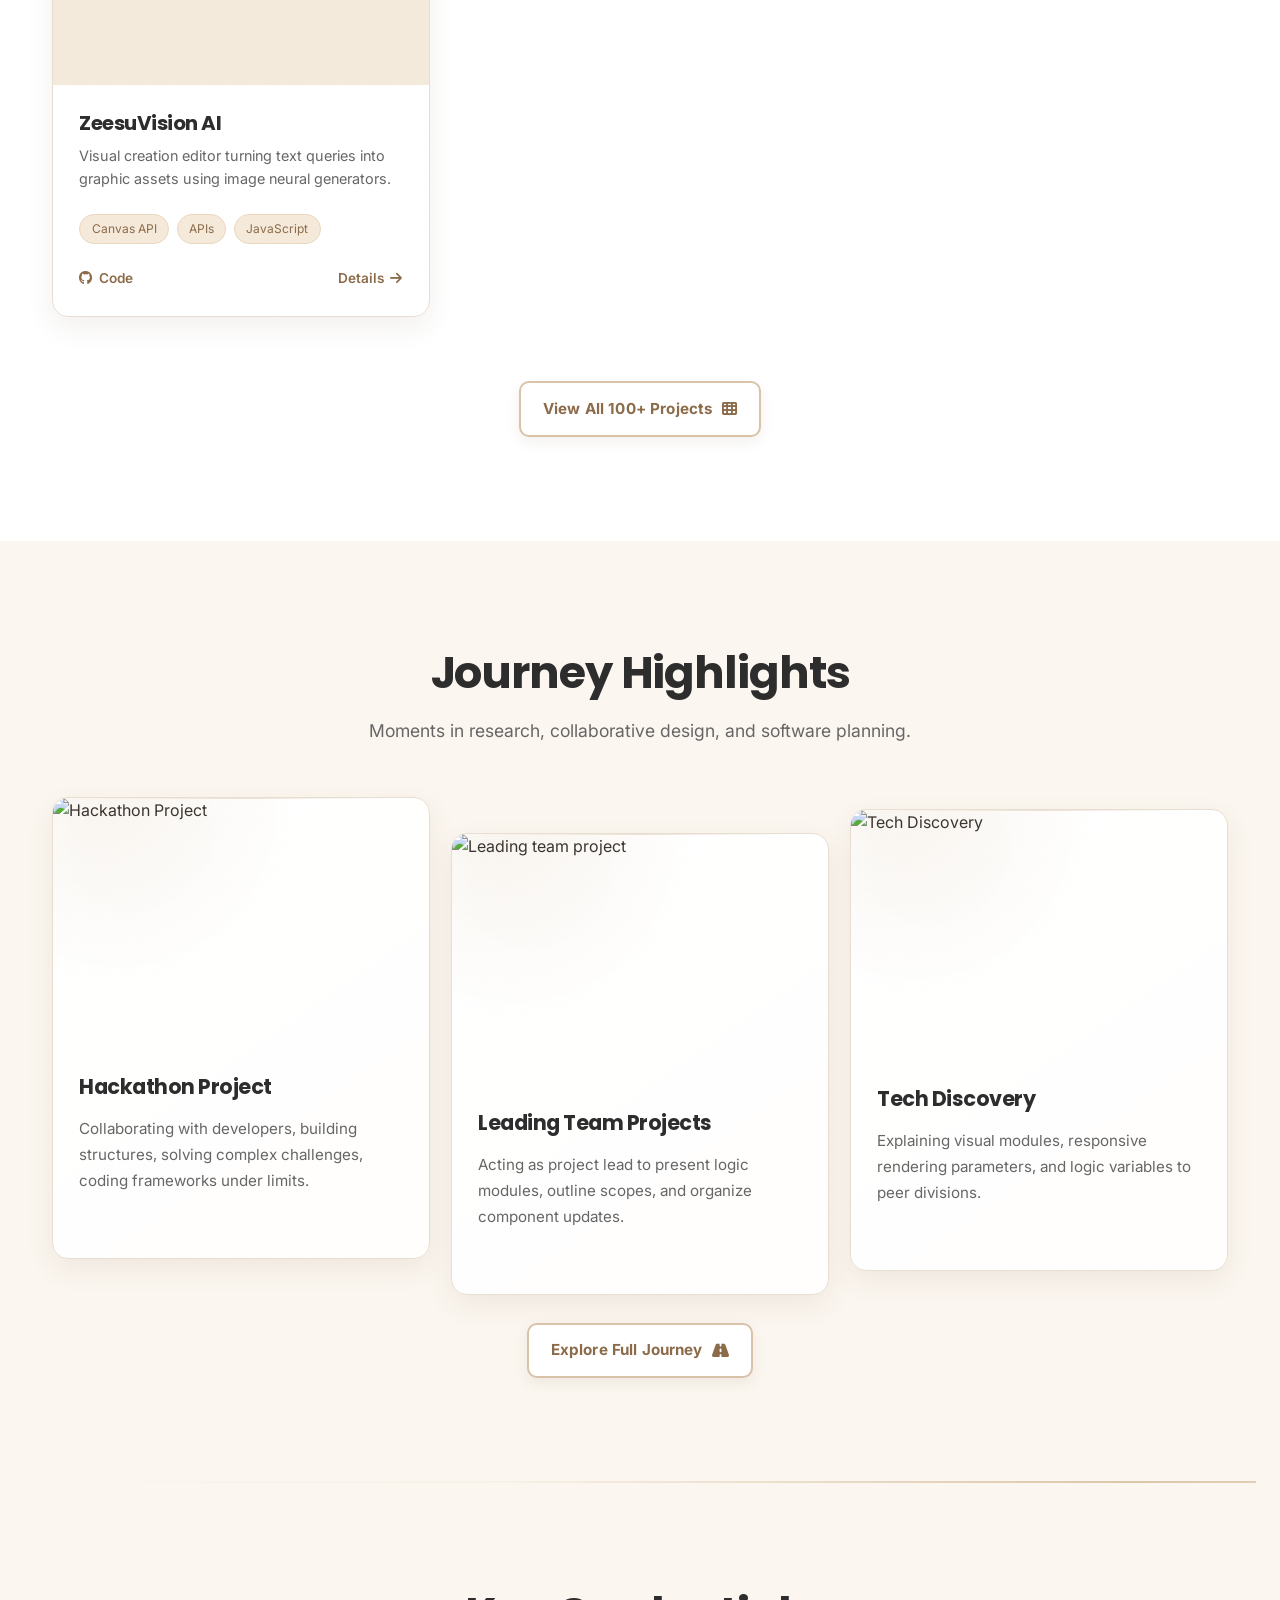
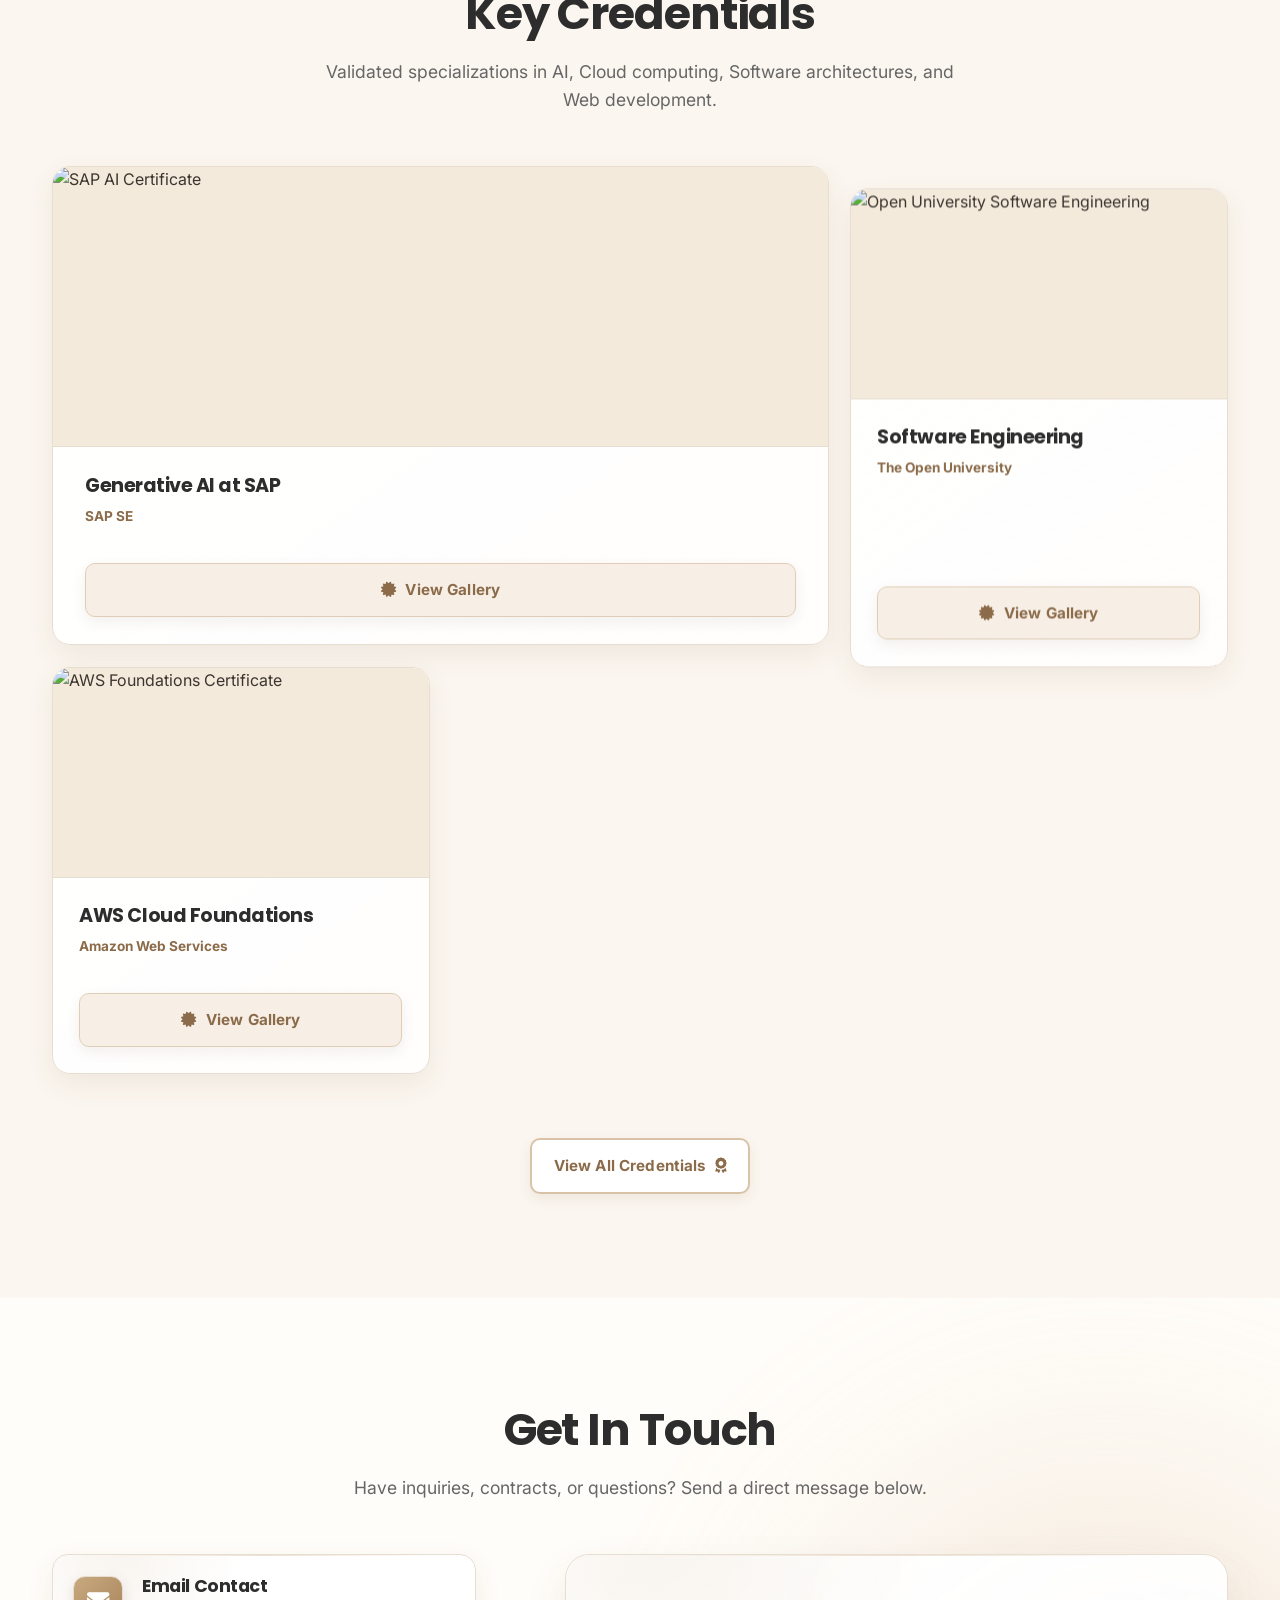
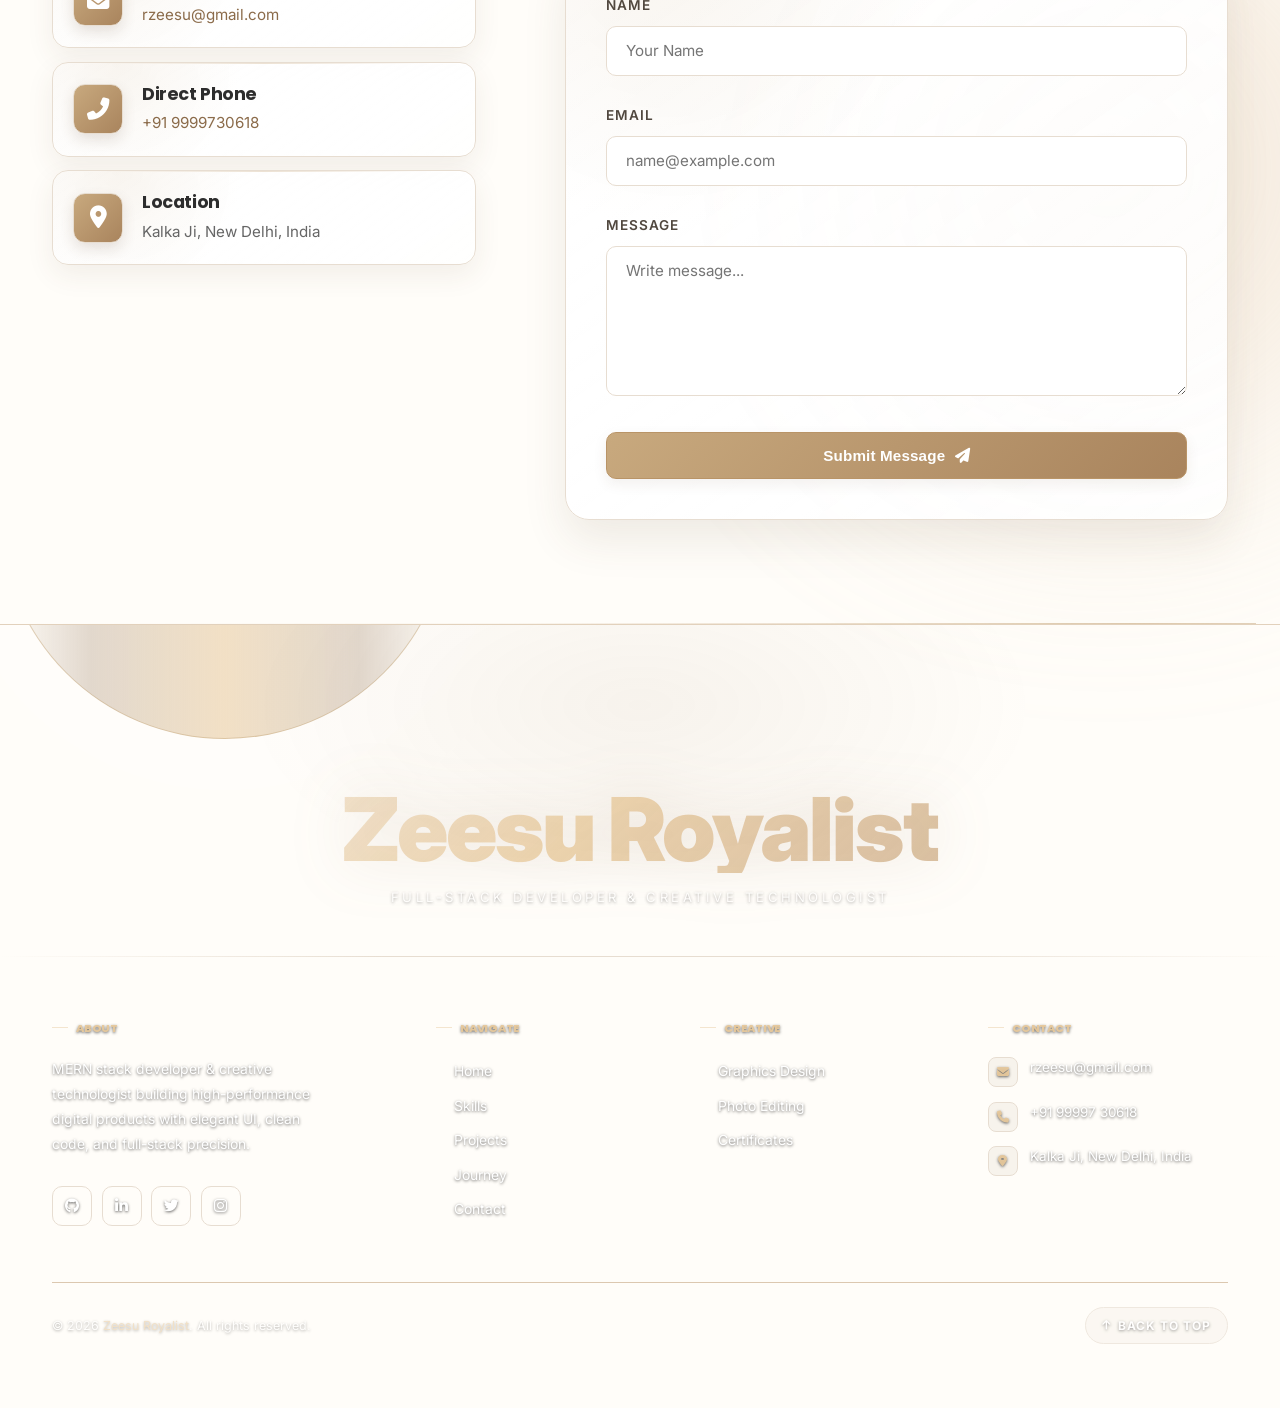
==== commit 3db757f5: "Update project images in index.html" ====
--- a/index.html
+++ b/index.html
@@ -328,7 +328,7 @@
                 <!-- Project 1 -->
                 <div class="project-card glass-card tilt reveal">
                     <div class="project-img-wrapper">
-                        <img src="https://res.cloudinary.com/qtxwjzre/image/upload/f_auto,q_auto/v1784097272/cardA1_gspdpq.webp"
+                        <img src="https://res.cloudinary.com/qtxwjzre/image/upload/v1790070065/1759579315315-tiny_nbksyb.webp"
                             alt="ZeesuMax">
                         <div class="project-overlay">
                             <a href="projects.html" class="btn btn-primary">Case Study</a>
@@ -382,7 +382,7 @@
                 <!-- Project 3 -->
                 <div class="project-card glass-card tilt reveal delay-2">
                     <div class="project-img-wrapper">
-                        <img src="https://res.cloudinary.com/qtxwjzre/image/upload/f_auto,q_auto/v1784097392/cardA4_awmlcq.webp"
+                        <img src="https://res.cloudinary.com/qtxwjzre/image/upload/v1790070065/1760159565709-tiny_yyqm2d.webp"
                             alt="ZeesuVision AI">
                         <div class="project-overlay">
                             <a href="projects.html" class="btn btn-primary">Case Study</a>
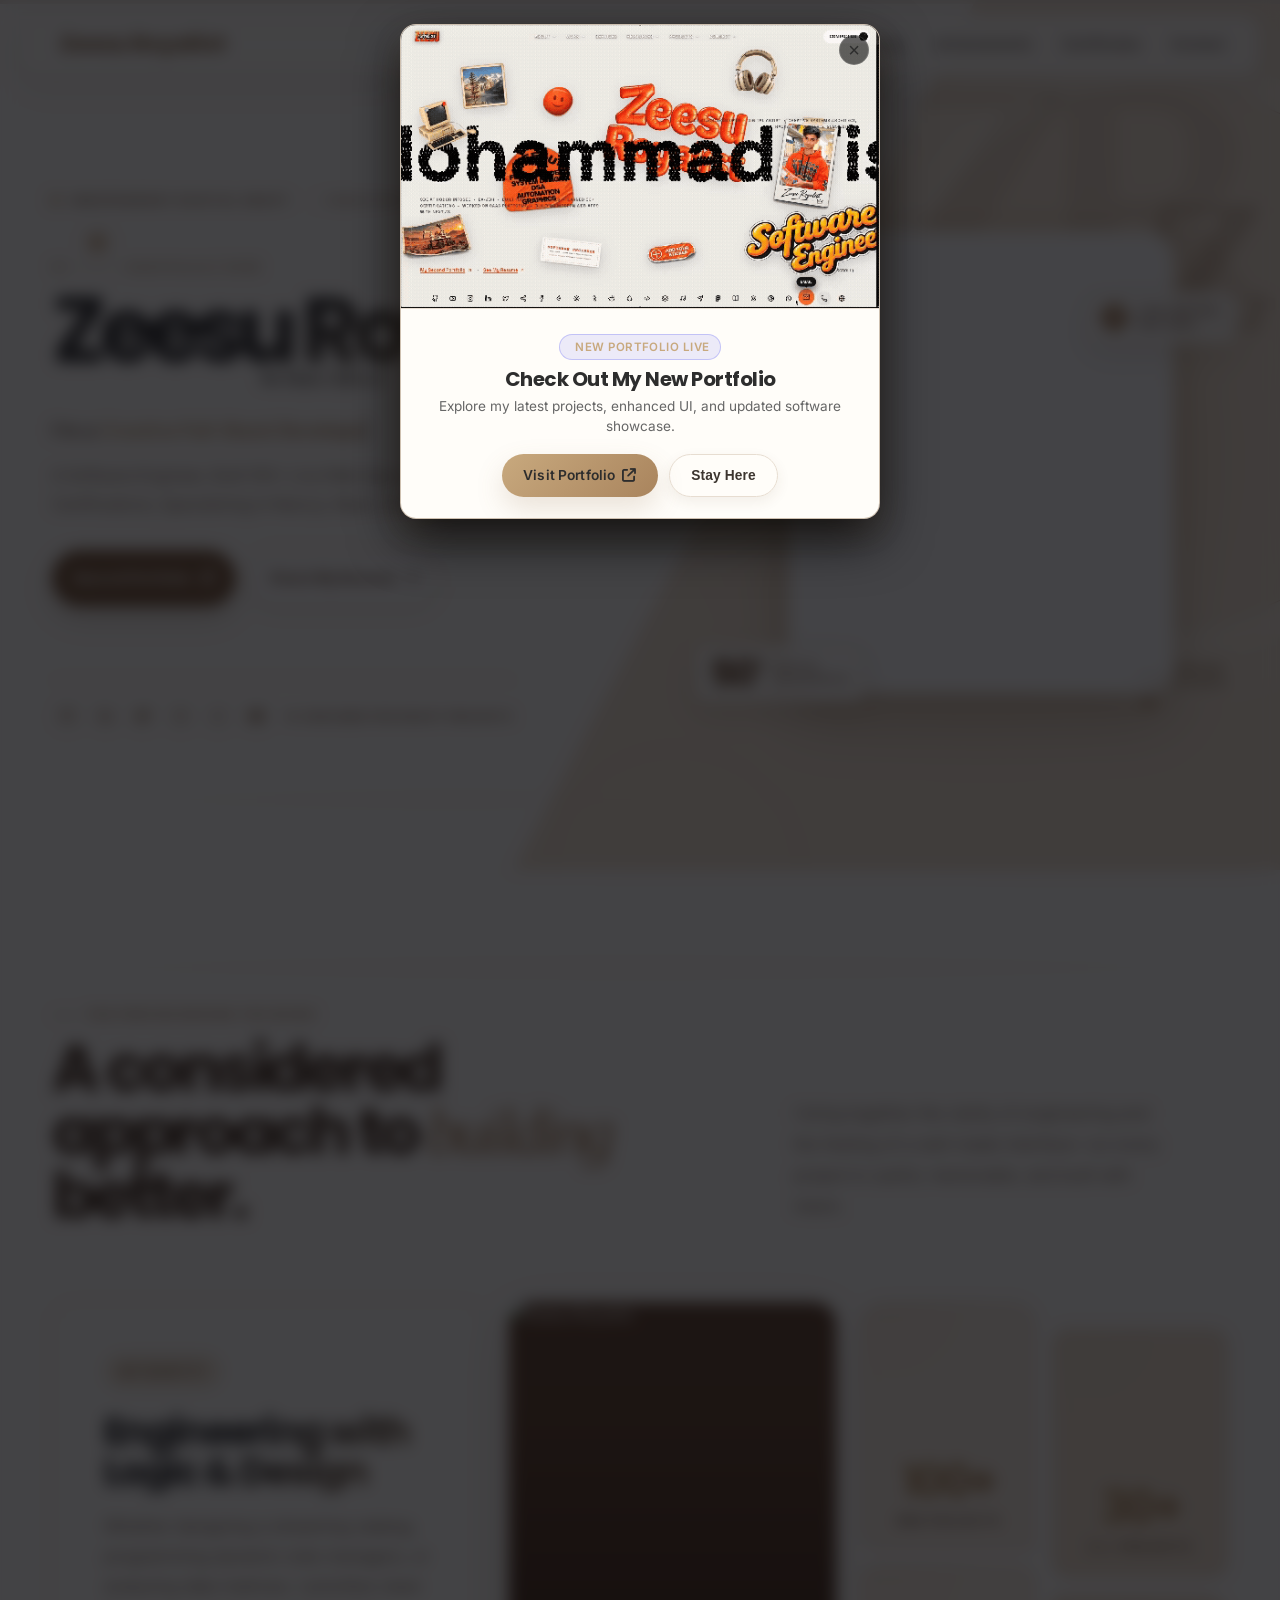
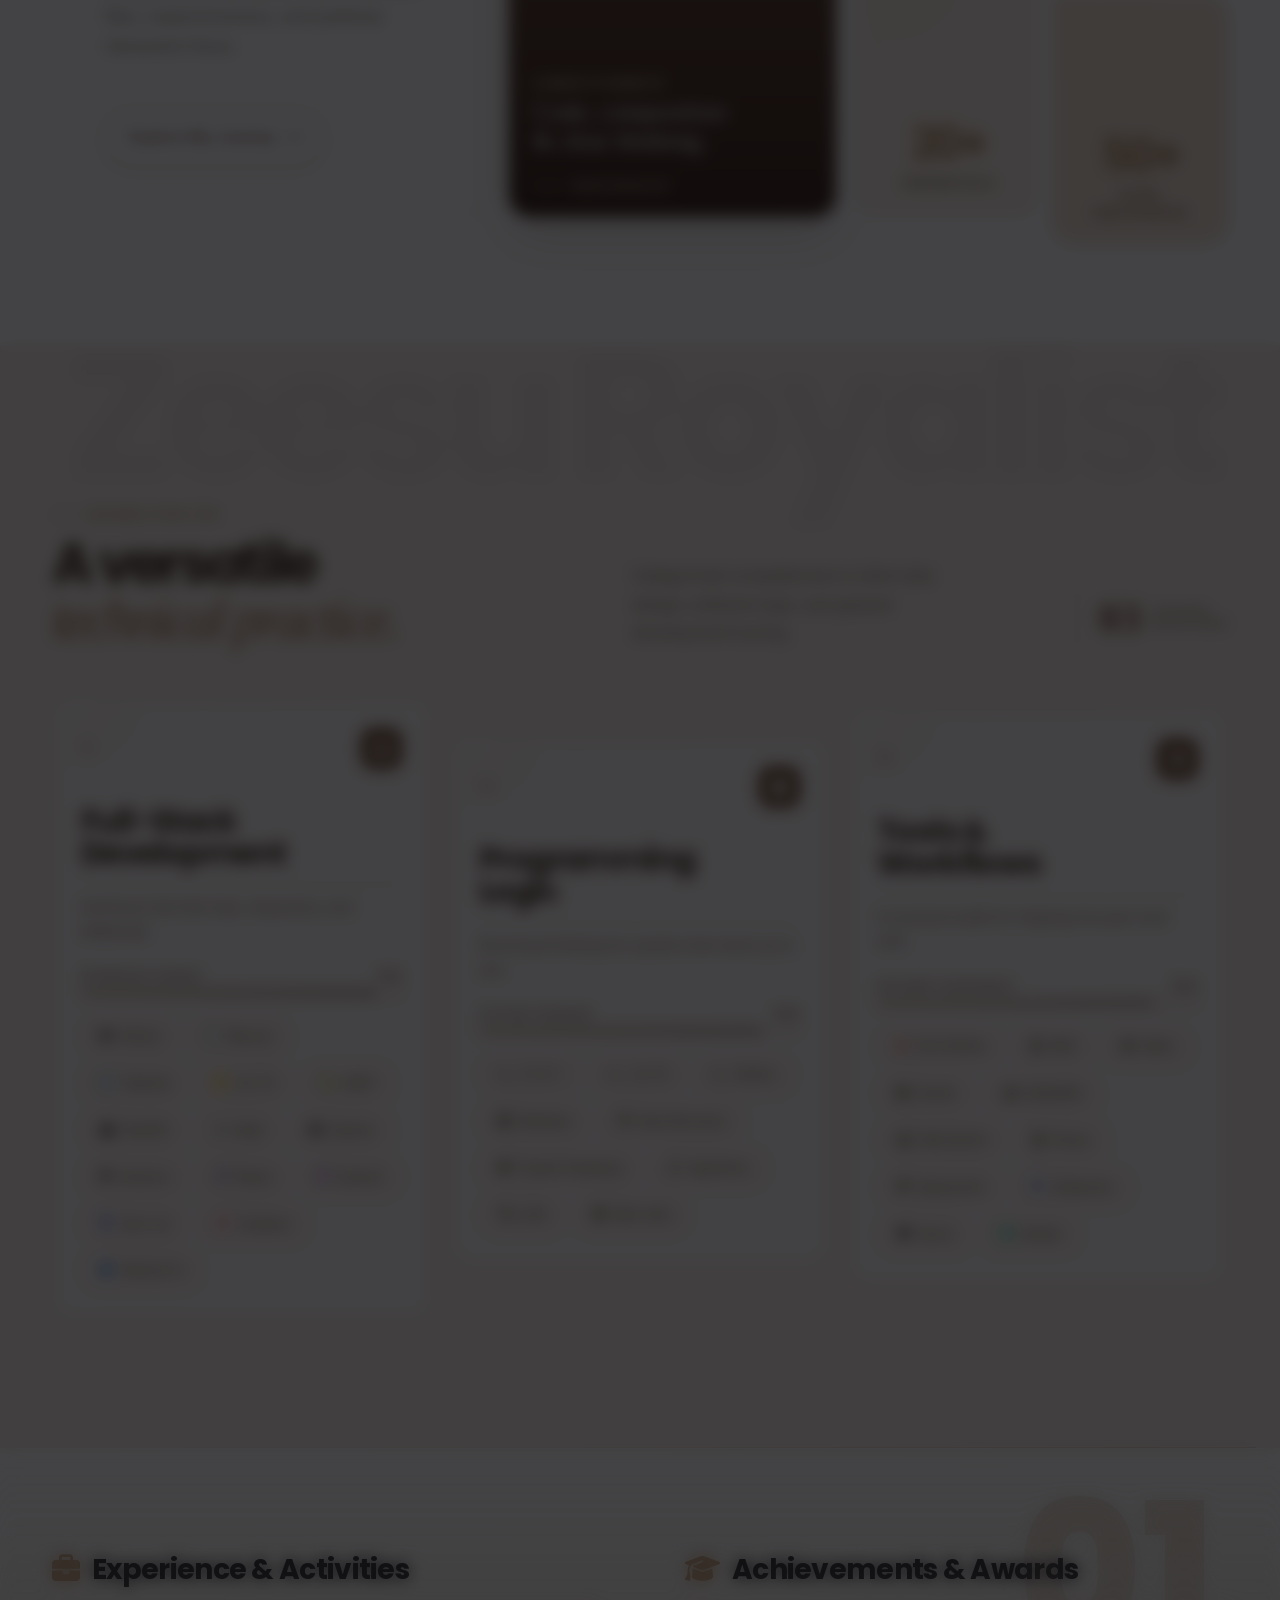
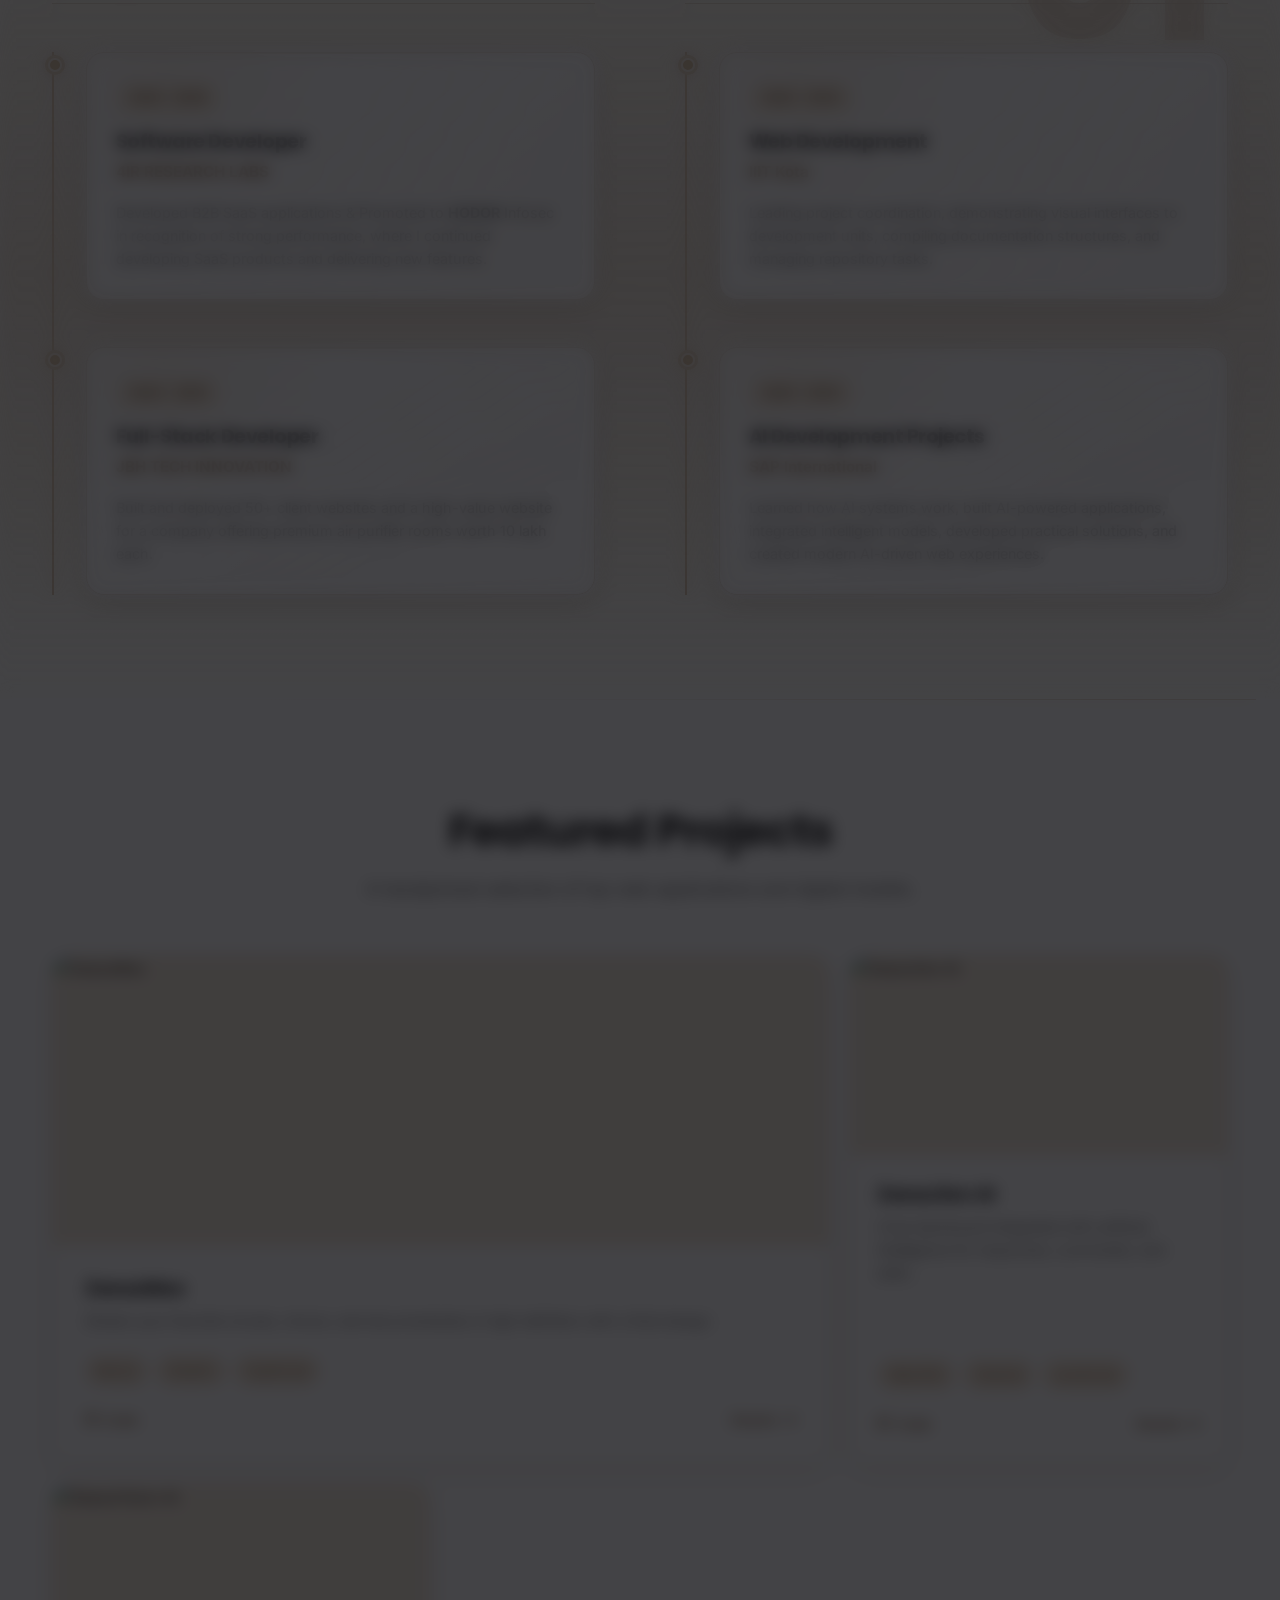
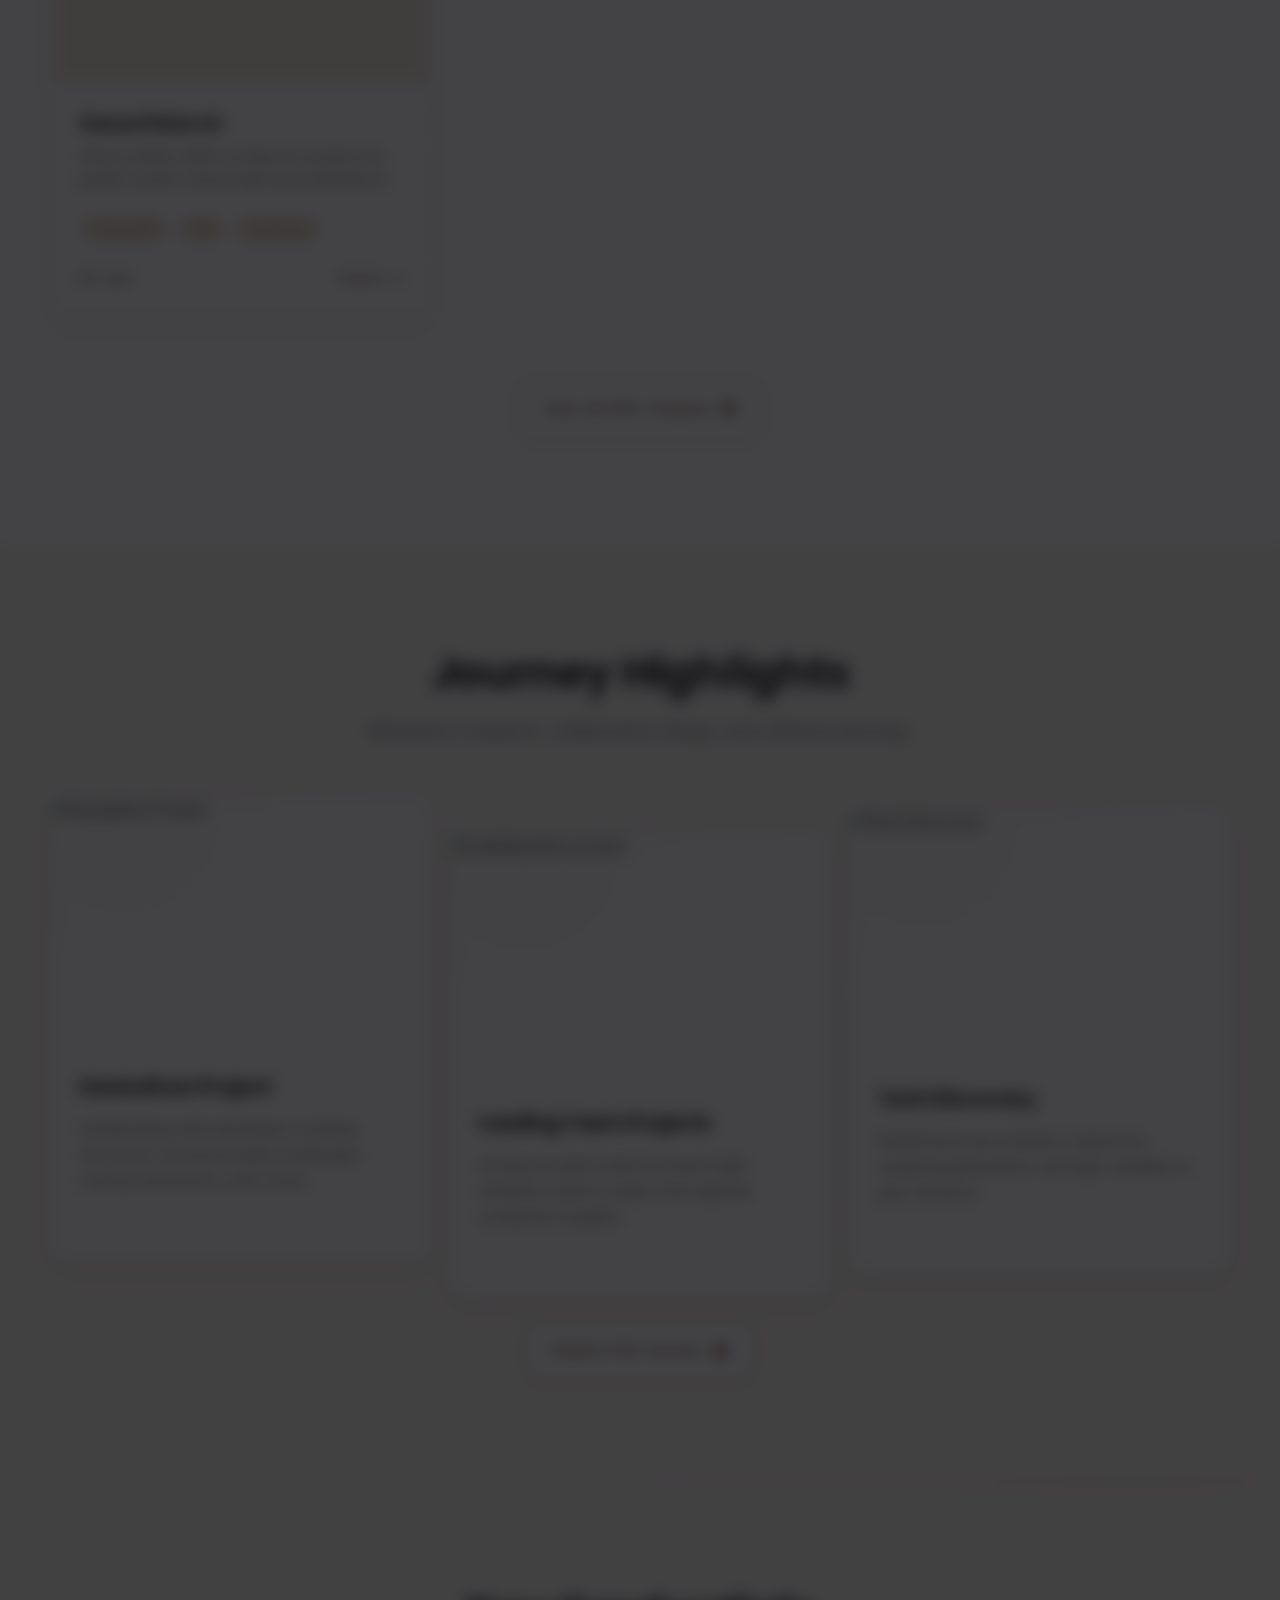
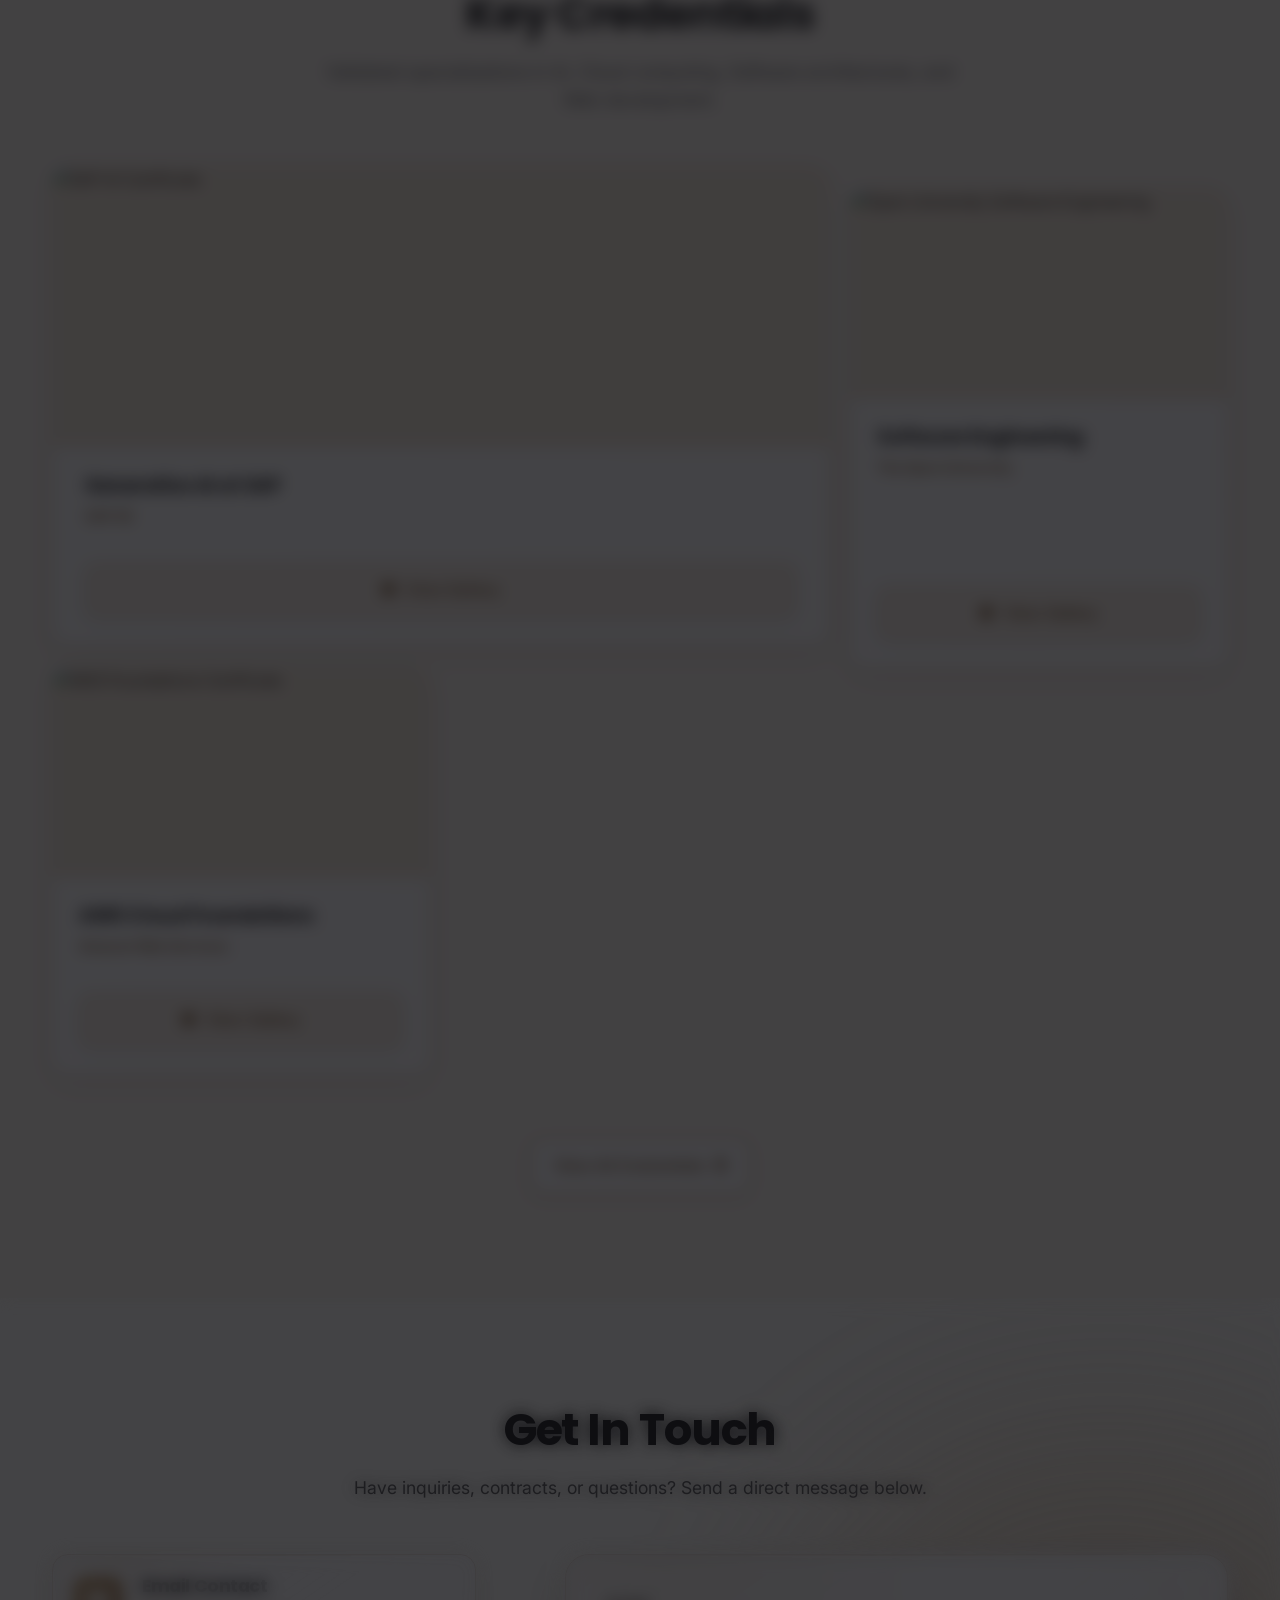
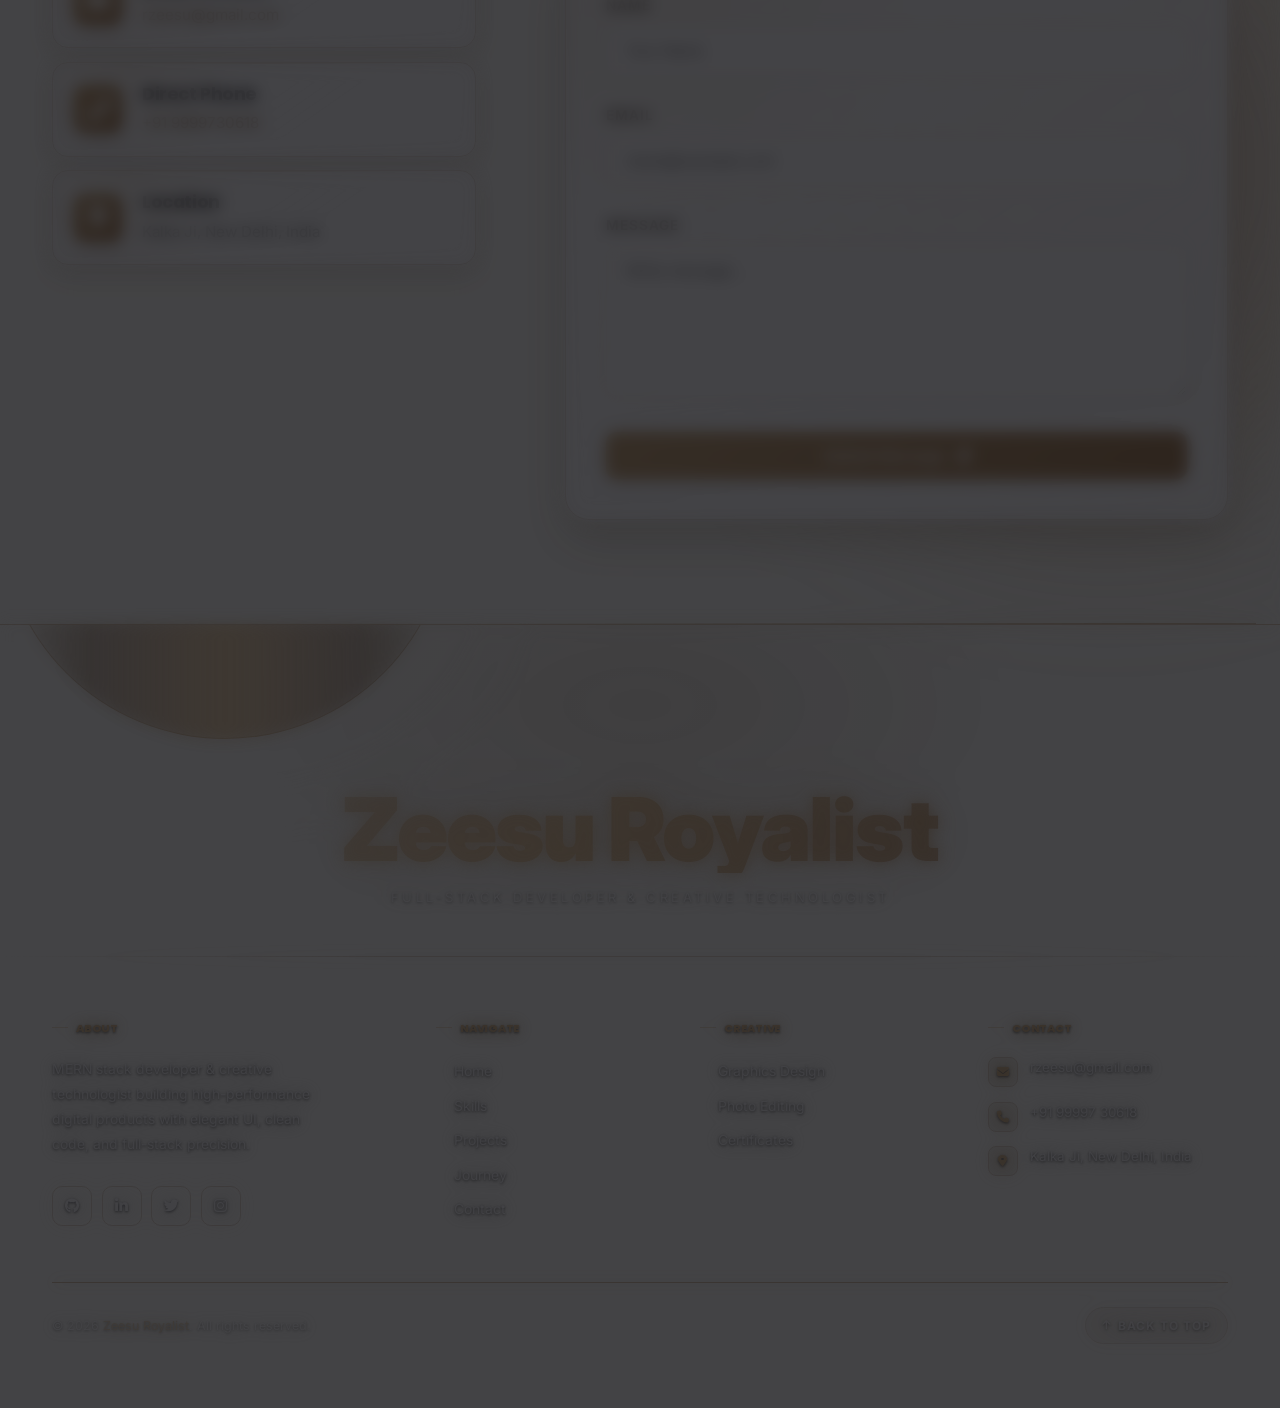
==== commit bc759171: "new things added" ====
--- a/index.html
+++ b/index.html
@@ -7,6 +7,12 @@
     <title>Zeesu Royalist</title>
     <meta name="description"
         content="Portfolio of Zeesu Royalist, showcasing premium web development, C++ software projects, achievements, and technical credentials.">
+
+    <!-- Favicon & Apple Safari Icons -->
+    <link rel="icon" type="image/x-icon" href="favicon.ico">
+    <link rel="icon" type="image/png" sizes="32x32" href="favicon-32x32.png">
+    <link rel="icon" type="image/png" sizes="16x16" href="favicon-16x16.png">
+    <link rel="apple-touch-icon" sizes="180x180" href="apple-touch-icon.png">
 
     <!-- CSS and Fonts -->
     <link rel="stylesheet" href="https://cdnjs.cloudflare.com/ajax/libs/font-awesome/6.5.0/css/all.min.css">
@@ -698,4 +704,4 @@
     <script src="js/main.js"></script>
 </body>
 
-</html>
+</html>
--- a/styles.css
+++ b/styles.css
@@ -374,7 +374,8 @@
 .profile-frame video {
     width: 100%;
     height: 100%;
-    object-fit: cover; /* Image ki tarah crop hoke fill karega */
+    object-fit: cover;
+    /* Image ki tarah crop hoke fill karega */
     display: block;
 }
 
@@ -1142,25 +1143,31 @@
     overflow: hidden;
     padding: 0;
 }
+
 footer::before {
     content: '';
     position: absolute;
-    top: 0; left: 0;
-    width: 100%; height: 1px;
+    top: 0;
+    left: 0;
+    width: 100%;
+    height: 1px;
     background: linear-gradient(90deg,
-        transparent 0%,
-        rgba(139,107,74,0.25) 20%,
-        rgba(231,200,155,0.55) 50%,
-        rgba(139,107,74,0.25) 80%,
-        transparent 100%);
-}
+            transparent 0%,
+            rgba(139, 107, 74, 0.25) 20%,
+            rgba(231, 200, 155, 0.55) 50%,
+            rgba(139, 107, 74, 0.25) 80%,
+            transparent 100%);
+}
+
 footer::after {
     content: '';
     position: absolute;
-    top: -120px; left: 50%;
+    top: -120px;
+    left: 50%;
     transform: translateX(-50%);
-    width: 800px; height: 400px;
-    background: radial-gradient(ellipse, rgba(139,107,74,0.07) 0%, transparent 70%);
+    width: 800px;
+    height: 400px;
+    background: radial-gradient(ellipse, rgba(139, 107, 74, 0.07) 0%, transparent 70%);
     pointer-events: none;
 }
 
@@ -1171,23 +1178,25 @@
     position: relative;
     z-index: 1;
 }
+
 .footer-brand-name {
     font-family: var(--font-heading);
     font-size: clamp(2.8rem, 7vw, 5.5rem);
     font-weight: 900;
     letter-spacing: -2px;
     background: linear-gradient(135deg,
-        rgba(231,221,209,0.35) 0%,
-        rgba(231,200,155,0.8) 45%,
-        rgba(169,127,90,0.6) 100%);
+            rgba(231, 221, 209, 0.35) 0%,
+            rgba(231, 200, 155, 0.8) 45%,
+            rgba(169, 127, 90, 0.6) 100%);
     -webkit-background-clip: text;
     -webkit-text-fill-color: transparent;
     background-clip: text;
     line-height: 1;
     display: block;
     margin-bottom: 0.9rem;
-    filter: drop-shadow(0 0 30px rgba(139,107,74,0.2));
-}
+    filter: drop-shadow(0 0 30px rgba(139, 107, 74, 0.2));
+}
+
 .footer-tagline {
     font-size: 0.82rem;
     color: var(--text-gray);
@@ -1195,24 +1204,39 @@
     text-transform: uppercase;
     opacity: 0.55;
 }
+
 .footer-divider {
-    width: 100%; height: 1px;
+    width: 100%;
+    height: 1px;
     background: linear-gradient(90deg, transparent, var(--border-glass) 30%, var(--border-glass) 70%, transparent);
 }
 
 /* Main grid */
-.footer-main { padding: 4rem 0 2.5rem; position: relative; z-index: 1; }
+.footer-main {
+    padding: 4rem 0 2.5rem;
+    position: relative;
+    z-index: 1;
+}
+
 .footer-grid {
     display: grid;
     grid-template-columns: 1.4fr 0.9fr 1fr 1fr;
     gap: 3rem;
     margin-bottom: 3.5rem;
 }
+
 @media (max-width: 1100px) {
-    .footer-grid { grid-template-columns: 1fr 1fr; gap: 2.5rem 3rem; }
-}
+    .footer-grid {
+        grid-template-columns: 1fr 1fr;
+        gap: 2.5rem 3rem;
+    }
+}
+
 @media (max-width: 600px) {
-    .footer-grid { grid-template-columns: 1fr; gap: 2.5rem; }
+    .footer-grid {
+        grid-template-columns: 1fr;
+        gap: 2.5rem;
+    }
 }
 
 /* Column headings */
@@ -1220,7 +1244,7 @@
     font-family: var(--font-heading);
     font-size: 0.7rem;
     font-weight: 800;
-    color: rgba(231,200,155,0.65);
+    color: rgba(231, 200, 155, 0.65);
     text-transform: uppercase;
     letter-spacing: 2.5px;
     margin-bottom: 1.4rem;
@@ -1228,11 +1252,13 @@
     align-items: center;
     gap: 0.5rem;
 }
+
 .footer-col h3::before {
     content: '';
     display: inline-block;
-    width: 16px; height: 1px;
-    background: rgba(231,200,155,0.45);
+    width: 16px;
+    height: 1px;
+    background: rgba(231, 200, 155, 0.45);
     flex-shrink: 0;
 }
 
@@ -1246,87 +1272,142 @@
 }
 
 /* Social icons */
-.footer-socials { display: flex; gap: 0.6rem; flex-wrap: wrap; }
+.footer-socials {
+    display: flex;
+    gap: 0.6rem;
+    flex-wrap: wrap;
+}
+
 .footer-social-btn {
-    width: 40px; height: 40px;
+    width: 40px;
+    height: 40px;
     border-radius: 10px;
-    background: rgba(255,255,255,0.03);
+    background: rgba(255, 255, 255, 0.03);
     border: 1px solid var(--border-glass);
-    display: inline-flex; align-items: center; justify-content: center;
+    display: inline-flex;
+    align-items: center;
+    justify-content: center;
     color: var(--text-gray);
     font-size: 0.92rem;
-    transition: all 0.3s cubic-bezier(0.34,1.56,0.64,1);
+    transition: all 0.3s cubic-bezier(0.34, 1.56, 0.64, 1);
     text-decoration: none;
-    position: relative; overflow: hidden;
-}
+    position: relative;
+    overflow: hidden;
+}
+
 .footer-social-btn::before {
     content: '';
-    position: absolute; inset: 0;
+    position: absolute;
+    inset: 0;
     background: var(--gradient-primary);
     opacity: 0;
     transition: opacity 0.3s ease;
     border-radius: inherit;
 }
-.footer-social-btn i { position: relative; z-index: 1; transition: transform 0.3s cubic-bezier(0.34,1.56,0.64,1); }
+
+.footer-social-btn i {
+    position: relative;
+    z-index: 1;
+    transition: transform 0.3s cubic-bezier(0.34, 1.56, 0.64, 1);
+}
+
 .footer-social-btn:hover {
-    border-color: rgba(231,200,155,0.4);
+    border-color: rgba(231, 200, 155, 0.4);
     color: #fff;
     transform: translateY(-4px) scale(1.08);
-    box-shadow: 0 8px 20px rgba(139,107,74,0.28);
-}
-.footer-social-btn:hover::before { opacity: 1; }
-.footer-social-btn:hover i { transform: scale(1.15) rotate(-8deg); }
+    box-shadow: 0 8px 20px rgba(139, 107, 74, 0.28);
+}
+
+.footer-social-btn:hover::before {
+    opacity: 1;
+}
+
+.footer-social-btn:hover i {
+    transform: scale(1.15) rotate(-8deg);
+}
 
 /* Links */
-.footer-links { list-style: none; display: flex; flex-direction: column; gap: 0.55rem; }
+.footer-links {
+    list-style: none;
+    display: flex;
+    flex-direction: column;
+    gap: 0.55rem;
+}
+
 .footer-links a {
     font-size: 0.87rem;
     color: var(--text-gray);
-    display: inline-flex; align-items: center;
+    display: inline-flex;
+    align-items: center;
     transition: all 0.25s ease;
     position: relative;
 }
+
 .footer-links a::before {
     content: '→';
     font-size: 0.72rem;
     opacity: 0;
     transform: translateX(-8px);
     transition: all 0.25s ease;
-    color: rgba(231,200,155,0.8);
+    color: rgba(231, 200, 155, 0.8);
     display: inline-block;
     margin-right: 0;
 }
-.footer-links a:hover { color: rgba(231,200,155,0.95); padding-left: 18px; }
-.footer-links a:hover::before { opacity: 1; transform: translateX(-18px); }
+
+.footer-links a:hover {
+    color: rgba(231, 200, 155, 0.95);
+    padding-left: 18px;
+}
+
+.footer-links a:hover::before {
+    opacity: 1;
+    transform: translateX(-18px);
+}
 
 /* Contact */
-.footer-contact-list { list-style: none; display: flex; flex-direction: column; gap: 0.9rem; }
+.footer-contact-list {
+    list-style: none;
+    display: flex;
+    flex-direction: column;
+    gap: 0.9rem;
+}
+
 .footer-contact-list li {
-    display: flex; align-items: flex-start; gap: 0.75rem;
-    font-size: 0.84rem; color: var(--text-gray); line-height: 1.5;
-}
+    display: flex;
+    align-items: flex-start;
+    gap: 0.75rem;
+    font-size: 0.84rem;
+    color: var(--text-gray);
+    line-height: 1.5;
+}
+
 .footer-contact-list i {
-    width: 30px; height: 30px;
+    width: 30px;
+    height: 30px;
     border-radius: 8px;
-    background: rgba(139,107,74,0.07);
+    background: rgba(139, 107, 74, 0.07);
     border: 1px solid var(--border-glass);
-    display: flex; align-items: center; justify-content: center;
-    color: rgba(231,200,155,0.65);
+    display: flex;
+    align-items: center;
+    justify-content: center;
+    color: rgba(231, 200, 155, 0.65);
     font-size: 0.75rem;
     flex-shrink: 0;
     transition: all 0.25s ease;
 }
+
 .footer-contact-list li:hover i {
-    background: rgba(139,107,74,0.16);
-    border-color: rgba(231,200,155,0.3);
-    color: rgba(231,200,155,1);
+    background: rgba(139, 107, 74, 0.16);
+    border-color: rgba(231, 200, 155, 0.3);
+    color: rgba(231, 200, 155, 1);
     transform: scale(1.1);
 }
 
 /* Bottom bar */
 .footer-bottom {
-    position: relative; z-index: 1;
-    border-top: 1px solid rgba(255,255,255,0.04);
+    position: relative;
+    z-index: 1;
+    border-top: 1px solid rgba(255, 255, 255, 0.04);
     padding: 1.5rem 0;
     display: flex;
     align-items: center;
@@ -1334,37 +1415,67 @@
     gap: 1rem;
     flex-wrap: wrap;
 }
-.footer-bottom p { font-size: 0.78rem; color: var(--text-dark); opacity: 0.55; }
-.footer-bottom p span { color: rgba(231,200,155,0.55); }
+
+.footer-bottom p {
+    font-size: 0.78rem;
+    color: var(--text-dark);
+    opacity: 0.55;
+}
+
+.footer-bottom p span {
+    color: rgba(231, 200, 155, 0.55);
+}
 
 /* Back-to-top */
 .footer-back-to-top {
-    display: inline-flex; align-items: center; gap: 0.45rem;
-    font-size: 0.75rem; font-weight: 700;
+    display: inline-flex;
+    align-items: center;
+    gap: 0.45rem;
+    font-size: 0.75rem;
+    font-weight: 700;
     color: var(--text-gray);
-    text-transform: uppercase; letter-spacing: 1px;
-    background: rgba(139,107,74,0.06);
+    text-transform: uppercase;
+    letter-spacing: 1px;
+    background: rgba(139, 107, 74, 0.06);
     border: 1px solid var(--border-glass);
     padding: 0.5rem 1rem;
     border-radius: 50px;
     cursor: pointer;
     transition: all 0.3s ease;
-    text-decoration: none; opacity: 0.65;
-}
-.footer-back-to-top i { transition: transform 0.3s cubic-bezier(0.34,1.56,0.64,1); font-size: 0.68rem; }
+    text-decoration: none;
+    opacity: 0.65;
+}
+
+.footer-back-to-top i {
+    transition: transform 0.3s cubic-bezier(0.34, 1.56, 0.64, 1);
+    font-size: 0.68rem;
+}
+
 .footer-back-to-top:hover {
     opacity: 1;
-    color: rgba(231,200,155,0.9);
-    border-color: rgba(231,200,155,0.25);
-    background: rgba(139,107,74,0.12);
+    color: rgba(231, 200, 155, 0.9);
+    border-color: rgba(231, 200, 155, 0.25);
+    background: rgba(139, 107, 74, 0.12);
     transform: translateY(-2px);
 }
-.footer-back-to-top:hover i { transform: translateY(-3px); }
+
+.footer-back-to-top:hover i {
+    transform: translateY(-3px);
+}
 
 @media (max-width: 600px) {
-    .footer-brand-name { font-size: clamp(2rem, 11vw, 3rem); }
-    .footer-bottom { justify-content: center; text-align: center; }
-    .footer-brand-banner { padding: 3rem 1rem 2.5rem; }
+    .footer-brand-name {
+        font-size: clamp(2rem, 11vw, 3rem);
+    }
+
+    .footer-bottom {
+        justify-content: center;
+        text-align: center;
+    }
+
+    .footer-brand-banner {
+        padding: 3rem 1rem 2.5rem;
+    }
 }
 
 /* --- Pages Layout Specifics (Filter and details) --- */
@@ -1604,6 +1715,194 @@
     font-size: 2rem;
     cursor: pointer;
 }
+
+/* ================= New Portfolio Modal ================= */
+.np-overlay {
+    position: fixed;
+    inset: 0;
+    background: rgba(4, 4, 9, 0.75);
+    backdrop-filter: blur(8px);
+    -webkit-backdrop-filter: blur(8px);
+    z-index: 9999999;
+    display: flex;
+    align-items: flex-start;
+    justify-content: center;
+    padding: 24px 1rem;
+    overflow-y: auto;
+    opacity: 0;
+    visibility: hidden;
+    transition: opacity 0.25s ease, visibility 0.25s ease;
+}
+
+.np-overlay.active {
+    opacity: 1;
+    visibility: visible;
+}
+
+.np-card {
+    position: relative;
+    background: var(--bg-dark, #07070f);
+    border: 1px solid var(--border-glass-focus, rgba(99, 102, 241, 0.35));
+    border-radius: var(--radius-md, 16px);
+    max-width: 480px;
+    width: 100%;
+    overflow: hidden;
+    box-shadow: 0 20px 50px rgba(0, 0, 0, 0.8), var(--shadow-glow);
+    transform: translateY(-20px) scale(0.98);
+    transition: transform 0.3s cubic-bezier(0.16, 1, 0.3, 1);
+}
+
+.np-overlay.active .np-card {
+    transform: translateY(0) scale(1);
+}
+
+.np-close-icon {
+    position: absolute;
+    top: 10px;
+    right: 10px;
+    width: 30px;
+    height: 30px;
+    border-radius: 50%;
+    background: rgba(0, 0, 0, 0.6);
+    border: 1px solid rgba(255, 255, 255, 0.15);
+    color: var(--text-white, #fff);
+    font-size: 1.25rem;
+    line-height: 1;
+    display: flex;
+    align-items: center;
+    justify-content: center;
+    cursor: pointer;
+    z-index: 10;
+    transition: var(--transition-fast, all 0.2s ease);
+}
+
+.np-close-icon:hover {
+    background: rgba(239, 68, 68, 0.85);
+    transform: scale(1.08);
+}
+
+.np-media {
+    width: 100%;
+    background: #000;
+    border-bottom: 1px solid var(--border-glass, rgba(255, 255, 255, 0.08));
+}
+
+.np-media img {
+    width: 100%;
+    height: auto;
+    display: block;
+    object-fit: contain;
+}
+
+.np-body {
+    padding: 1.25rem 1.4rem 1.35rem;
+    text-align: center;
+}
+
+.np-badge {
+    display: inline-flex;
+    align-items: center;
+    gap: 5px;
+    padding: 3px 10px;
+    background: rgba(99, 102, 241, 0.12);
+    border: 1px solid rgba(99, 102, 241, 0.3);
+    color: var(--accent-indigo, #818cf8);
+    border-radius: var(--radius-full, 9999px);
+    font-size: 0.72rem;
+    font-weight: 600;
+    text-transform: uppercase;
+    letter-spacing: 0.04em;
+    margin-bottom: 0.45rem;
+}
+
+.np-body h3 {
+    font-family: var(--font-heading, 'Outfit', sans-serif);
+    font-size: 1.25rem;
+    font-weight: 700;
+    color: var(--text-white, #fff);
+    margin-bottom: 0.3rem;
+}
+
+.np-body p {
+    font-size: 0.85rem;
+    color: var(--text-gray, #94a3b8);
+    line-height: 1.45;
+    margin-bottom: 1.1rem;
+}
+
+.np-actions {
+    display: flex;
+    gap: 0.65rem;
+    justify-content: center;
+    flex-wrap: wrap;
+}
+
+.np-actions .btn {
+    padding: 0.65rem 1.35rem;
+    font-size: 0.86rem;
+    font-weight: 600;
+    border-radius: var(--radius-full, 9999px);
+    display: inline-flex;
+    align-items: center;
+    gap: 0.45rem;
+    text-decoration: none;
+    cursor: pointer;
+    transition: var(--transition-smooth, all 0.4s cubic-bezier(0.16, 1, 0.3, 1));
+}
+
+.np-actions .btn-primary {
+    background: var(--gradient-primary);
+    color: var(--text-white, #fff);
+    box-shadow: var(--shadow-glow);
+    border: none;
+}
+
+.np-actions .btn-primary:hover {
+    transform: translateY(-2px);
+    box-shadow: 0 10px 25px rgba(99, 102, 241, 0.5);
+}
+
+.np-actions .btn-secondary {
+    background: rgba(255, 255, 255, 0.05);
+    color: var(--text-silver, #f1f5f9);
+    border: 1px solid var(--border-glass, rgba(255, 255, 255, 0.08));
+}
+
+.np-actions .btn-secondary:hover {
+    background: rgba(255, 255, 255, 0.1);
+    color: var(--text-white, #fff);
+    transform: translateY(-2px);
+}
+
+@media (max-width: 576px) {
+    .np-overlay {
+        padding: 12px 10px;
+    }
+
+    .np-body {
+        padding: 1rem 0.85rem 1.15rem;
+    }
+
+    .np-body h3 {
+        font-size: 1.1rem;
+    }
+
+    .np-body p {
+        font-size: 0.8rem;
+    }
+
+    .np-actions {
+        flex-direction: column;
+        width: 100%;
+    }
+
+    .np-actions .btn {
+        width: 100%;
+        justify-content: center;
+    }
+}
+
+
 
 /* --- Intersection Observer Animations classes --- */
 .reveal {
@@ -5936,6 +6235,7 @@
     .nav-links {
         gap: 1.0rem !important;
     }
+
     .nav-links a {
         font-size: 0.88rem !important;
     }
@@ -5947,6 +6247,7 @@
     text-align: left;
     position: relative;
 }
+
 .section-title-wrap h2 {
     font-family: var(--font-heading);
     font-size: 2.4rem;
@@ -5956,6 +6257,7 @@
     margin-bottom: 1rem;
     letter-spacing: -0.5px;
 }
+
 .section-title-wrap p {
     color: var(--text-gray);
     font-size: 1.1rem;
@@ -5969,6 +6271,7 @@
     width: 100%;
     overflow: hidden;
 }
+
 .skills-grid-overlay {
     position: absolute;
     top: 0;
@@ -5979,7 +6282,7 @@
     opacity: 0.07;
     z-index: -2;
     background-size: 30px 30px;
-    background-image: 
+    background-image:
         linear-gradient(to right, rgba(139, 107, 74, 0.12) 1px, transparent 1px),
         linear-gradient(to bottom, rgba(139, 107, 74, 0.12) 1px, transparent 1px);
 }
@@ -5992,6 +6295,7 @@
     align-items: center;
     margin-bottom: 5rem;
 }
+
 @media (max-width: 900px) {
     .skills-hero-grid {
         grid-template-columns: 1fr;
@@ -5999,6 +6303,7 @@
         margin-bottom: 4rem;
     }
 }
+
 .skills-stats-dock {
     padding: 2.5rem;
     border-radius: var(--radius-lg);
@@ -6011,6 +6316,7 @@
     flex-direction: column;
     gap: 1.5rem;
 }
+
 .skills-stats-dock::before {
     content: '';
     position: absolute;
@@ -6024,6 +6330,7 @@
     filter: blur(25px);
     pointer-events: none;
 }
+
 .skills-stats-dock h3 {
     font-family: var(--font-heading);
     font-size: 1.15rem;
@@ -6038,9 +6345,11 @@
     align-items: center;
     gap: 0.6rem;
 }
+
 .skills-stats-dock h3 i {
     color: var(--accent-indigo);
 }
+
 .stats-list {
     display: flex;
     flex-direction: column;
@@ -6049,16 +6358,19 @@
     padding: 0;
     margin: 0;
 }
+
 .stats-item {
     display: flex;
     justify-content: space-between;
     align-items: center;
 }
+
 .stats-item span {
     font-size: 0.95rem;
     color: var(--text-gray);
     font-weight: 500;
 }
+
 .stats-item strong {
     font-family: var(--font-heading);
     font-size: 0.8rem;
@@ -6086,15 +6398,18 @@
     border-bottom: 1px solid var(--border-glass);
     padding-bottom: 0.6rem;
 }
+
 .featured-stack-title i {
     color: var(--accent-indigo);
 }
+
 .featured-stack-row {
     display: grid;
     grid-template-columns: repeat(auto-fit, minmax(230px, 1fr));
     gap: 2rem;
     margin-bottom: 5.5rem;
 }
+
 .radial-dial-card {
     padding: 2.5rem 1.8rem;
     border-radius: var(--radius-lg);
@@ -6110,11 +6425,13 @@
     position: relative;
     overflow: hidden;
 }
+
 .radial-dial-card:hover {
     transform: translateY(-8px);
     border-color: var(--brand-color);
     box-shadow: 0 15px 40px -15px var(--brand-glow), var(--shadow-glass);
 }
+
 .radial-dial-box {
     position: relative;
     width: 110px;
@@ -6123,26 +6440,32 @@
     align-items: center;
     justify-content: center;
 }
+
 .radial-dial-box svg {
     width: 110px;
     height: 110px;
     transform: rotate(-90deg);
 }
+
 .radial-dial-box svg circle {
     fill: none;
     stroke-width: 8;
     stroke-linecap: round;
 }
+
 .dial-track {
     stroke: rgba(139, 107, 74, 0.06);
 }
+
 .dial-progress {
     stroke: var(--brand-color);
-    stroke-dasharray: 283; /* 2 * PI * r (r=45) */
+    stroke-dasharray: 283;
+    /* 2 * PI * r (r=45) */
     stroke-dashoffset: 283;
     transition: stroke-dashoffset 2s cubic-bezier(0.16, 1, 0.3, 1);
     filter: drop-shadow(0 0 3px var(--brand-color));
 }
+
 .dial-percentage {
     position: absolute;
     font-family: var(--font-heading);
@@ -6154,6 +6477,7 @@
     align-items: center;
     line-height: 1.1;
 }
+
 .dial-percentage span {
     font-size: 0.65rem;
     color: var(--text-gray);
@@ -6162,11 +6486,13 @@
     letter-spacing: 0.5px;
     margin-top: 1px;
 }
+
 .radial-dial-info {
     display: flex;
     flex-direction: column;
     gap: 0.4rem;
 }
+
 .radial-dial-info h4 {
     font-family: var(--font-heading);
     font-weight: 800;
@@ -6175,12 +6501,14 @@
     margin: 0;
     letter-spacing: -0.2px;
 }
+
 .radial-dial-info p {
     font-size: 0.85rem;
     color: var(--text-gray);
     line-height: 1.5;
     margin: 0;
 }
+
 .radial-dial-tags {
     display: flex;
     flex-wrap: wrap;
@@ -6188,6 +6516,7 @@
     gap: 0.4rem;
     margin-top: 0.15rem;
 }
+
 .dial-tag {
     font-size: 0.72rem;
     font-weight: 700;
@@ -6198,6 +6527,7 @@
     border: 1px solid transparent;
     transition: var(--transition-fast);
 }
+
 .radial-dial-card:hover .dial-tag {
     border-color: var(--brand-color);
 }
@@ -6209,17 +6539,20 @@
     grid-template-columns: repeat(3, 1fr);
     gap: 2.5rem;
 }
+
 @media (max-width: 1100px) {
     .dashboard-layout-grid {
         grid-template-columns: repeat(2, 1fr);
     }
 }
+
 @media (max-width: 768px) {
     .dashboard-layout-grid {
         grid-template-columns: 1fr;
         gap: 2rem;
     }
 }
+
 .dashboard-column {
     display: flex;
     flex-direction: column;
@@ -6233,6 +6566,7 @@
     box-shadow: var(--shadow-glass);
     height: fit-content;
 }
+
 .dashboard-col-header {
     display: flex;
     align-items: center;
@@ -6241,6 +6575,7 @@
     padding-bottom: 1.2rem;
     margin-bottom: 0.5rem;
 }
+
 .dashboard-col-header h3 {
     font-family: var(--font-heading);
     font-weight: 800;
@@ -6252,10 +6587,12 @@
     margin: 0;
     letter-spacing: -0.2px;
 }
+
 .dashboard-col-header h3 i {
     color: var(--accent-indigo);
     font-size: 1.05rem;
 }
+
 .dashboard-col-count {
     font-family: var(--font-heading);
     font-weight: 800;
@@ -6266,11 +6603,13 @@
     border-radius: 6px;
     border: 1px solid rgba(231, 221, 209, 0.5);
 }
+
 .dashboard-cards-stack {
     display: flex;
     flex-direction: column;
     gap: 1.4rem;
 }
+
 .skill-horizontal-card {
     padding: 1.4rem;
     border-radius: var(--radius-md);
@@ -6284,22 +6623,26 @@
     position: relative;
     overflow: hidden;
 }
+
 .skill-horizontal-card:hover {
     transform: translateY(-5px);
     border-color: var(--brand-color);
     box-shadow: 0 10px 25px -10px var(--brand-glow), var(--shadow-glass);
 }
+
 .skill-horizontal-top {
     display: flex;
     align-items: center;
     justify-content: space-between;
     gap: 0.8rem;
 }
+
 .skill-horizontal-title-box {
     display: flex;
     align-items: center;
     gap: 0.75rem;
 }
+
 .skill-horizontal-icon {
     width: 36px;
     height: 36px;
@@ -6312,12 +6655,14 @@
     border: 1px solid rgba(231, 221, 209, 0.4);
     transition: var(--transition-smooth);
 }
+
 .skill-horizontal-card:hover .skill-horizontal-icon {
     background: var(--brand-glow);
     border-color: var(--brand-color);
     color: var(--brand-color) !important;
     transform: scale(1.08) rotate(4deg);
 }
+
 .skill-horizontal-title-box h4 {
     font-family: var(--font-heading);
     font-weight: 700;
@@ -6325,18 +6670,21 @@
     color: var(--text-white);
     margin: 0;
 }
+
 .skill-horizontal-percentage {
     font-family: var(--font-heading);
     font-weight: 700;
     font-size: 0.88rem;
     color: var(--text-dark);
 }
+
 .skill-horizontal-desc {
     font-size: 0.82rem;
     color: var(--text-gray);
     line-height: 1.5;
     margin: 0;
 }
+
 .skill-horizontal-meter {
     height: 4px;
     width: 100%;
@@ -6345,6 +6693,7 @@
     overflow: hidden;
     position: relative;
 }
+
 .skill-horizontal-meter i em {
     position: absolute;
     top: 0;
@@ -6396,6 +6745,7 @@
     /* equal height across row */
     align-self: stretch;
 }
+
 .creative-skill-card:hover {
     transform: translateY(-5px);
     border-color: var(--accent-pink);
@@ -6436,6 +6786,7 @@
     background: rgba(139, 107, 74, 0.04);
     transition: var(--transition-smooth);
 }
+
 .creative-skill-card:hover .creative-skill-orb {
     transform: scale(1.12) rotate(8deg);
     border-color: var(--accent-pink);
@@ -6471,19 +6822,34 @@
         padding: 1.1rem 0.9rem 1.2rem;
         gap: 0.6rem;
     }
-    .creative-skill-card h4 { font-size: 0.9rem; }
-    .creative-skill-card p  { font-size: 0.74rem; -webkit-line-clamp: 3; }
-    .creative-skill-orb     { display: none; }
-    .creative-skill-index   { font-size: 0.65rem; }
+
+    .creative-skill-card h4 {
+        font-size: 0.9rem;
+    }
+
+    .creative-skill-card p {
+        font-size: 0.74rem;
+        -webkit-line-clamp: 3;
+    }
+
+    .creative-skill-orb {
+        display: none;
+    }
+
+    .creative-skill-index {
+        font-size: 0.65rem;
+    }
 }
 
 /* --- Floating Design Theme Accents --- */
-.design-accent, .editing-accent {
+.design-accent,
+.editing-accent {
     position: absolute;
     z-index: -1;
     opacity: 0.12;
     pointer-events: none;
 }
+
 .accent-circle-1 {
     width: 140px;
     height: 140px;
@@ -6493,6 +6859,7 @@
     left: 4%;
     animation: floatSlow 12s infinite alternate;
 }
+
 .accent-square-1 {
     width: 110px;
     height: 110px;
@@ -6502,6 +6869,7 @@
     transform: rotate(45deg);
     animation: floatSlow 15s infinite alternate-reverse;
 }
+
 .accent-triangle-1 {
     width: 0;
     height: 0;
@@ -6513,6 +6881,7 @@
     transform: rotate(18deg);
     animation: floatSlow 13s infinite alternate;
 }
+
 .lens-ring-1 {
     width: 180px;
     height: 180px;
@@ -6522,6 +6891,7 @@
     right: 6%;
     animation: spinSlow 40s linear infinite;
 }
+
 .aperture-blade-1 {
     width: 130px;
     height: 130px;
@@ -6534,11 +6904,19 @@
 }
 
 @keyframes floatSlow {
-    0% { transform: translateY(0) rotate(0deg); }
-    100% { transform: translateY(-24px) rotate(12deg); }
-}
+    0% {
+        transform: translateY(0) rotate(0deg);
+    }
+
+    100% {
+        transform: translateY(-24px) rotate(12deg);
+    }
+}
+
 @keyframes spinSlow {
-    100% { transform: rotate(360deg); }
+    100% {
+        transform: rotate(360deg);
+    }
 }
 
 /* --- Graphics Gallery & Masonry layout --- */
@@ -6548,6 +6926,7 @@
     gap: 2.2rem;
     margin-top: 3rem;
 }
+
 .graphics-card {
     border-radius: var(--radius-md);
     overflow: hidden;
@@ -6557,11 +6936,13 @@
     cursor: pointer;
     box-shadow: var(--shadow-glass);
 }
+
 .graphics-card:hover {
     transform: translateY(-8px);
     border-color: var(--border-glass-focus);
     box-shadow: var(--shadow-glow);
 }
+
 .graphics-img-wrapper {
     position: relative;
     width: 100%;
@@ -6569,15 +6950,18 @@
     overflow: hidden;
     background: var(--bg-darker);
 }
+
 .graphics-img-wrapper img {
     width: 100%;
     height: 100%;
     object-fit: cover;
     transition: var(--transition-smooth);
 }
+
 .graphics-card:hover .graphics-img-wrapper img {
     transform: scale(1.08);
 }
+
 .graphics-overlay {
     position: absolute;
     top: 0;
@@ -6592,9 +6976,11 @@
     opacity: 0;
     transition: var(--transition-smooth);
 }
+
 .graphics-card:hover .graphics-overlay {
     opacity: 1;
 }
+
 .graphics-card-category {
     font-size: 0.72rem;
     font-weight: 800;
@@ -6602,6 +6988,7 @@
     margin-bottom: 0.5rem;
     letter-spacing: 1.5px;
 }
+
 .graphics-overlay h3 {
     font-family: var(--font-heading);
     font-size: 1.3rem;
@@ -6609,6 +6996,7 @@
     color: #ffffff !important;
     margin-bottom: 0.75rem;
 }
+
 .graphics-overlay .view-btn {
     font-size: 0.85rem;
     font-weight: 600;
@@ -6619,7 +7007,8 @@
 }
 
 /* --- Split Lightbox Grid Layout --- */
-.graphics-lightbox-content, .editing-lightbox-content {
+.graphics-lightbox-content,
+.editing-lightbox-content {
     max-width: 950px !important;
     width: 92% !important;
     padding: 0 !important;
@@ -6628,11 +7017,13 @@
     background: var(--bg-darker);
     border: 1px solid var(--border-glass);
 }
+
 .lightbox-grid {
     display: grid;
     grid-template-columns: 1.4fr 1fr;
     min-height: 480px;
 }
+
 .lightbox-img-pane {
     background: #0d0a08;
     display: flex;
@@ -6641,12 +7032,14 @@
     position: relative;
     padding: 1rem;
 }
+
 .lightbox-img-pane img {
     max-width: 100%;
     max-height: 78vh;
     object-fit: contain;
     border-radius: 4px;
 }
+
 .lightbox-info-pane {
     padding: 3rem 2.5rem;
     display: flex;
@@ -6656,12 +7049,14 @@
     background: var(--bg-card);
     border-left: 1px solid var(--border-glass);
 }
+
 .lightbox-tag {
     font-size: 0.75rem;
     font-weight: 800;
     color: var(--accent-indigo);
     letter-spacing: 2px;
 }
+
 .lightbox-info-pane h3 {
     font-family: var(--font-heading);
     font-size: 1.9rem;
@@ -6669,6 +7064,7 @@
     color: var(--text-white);
     margin: 0;
 }
+
 .lightbox-info-pane p {
     font-size: 0.95rem;
     color: var(--text-gray);
@@ -6680,11 +7076,13 @@
     .lightbox-grid {
         grid-template-columns: 1fr;
     }
+
     .lightbox-info-pane {
         padding: 2.2rem 1.8rem;
         border-left: 0;
         border-top: 1px solid var(--border-glass);
     }
+
     .lightbox-info-pane h3 {
         font-size: 1.6rem;
     }
@@ -6697,6 +7095,7 @@
     gap: 2.2rem;
     margin-top: 3rem;
 }
+
 .editing-card {
     border-radius: var(--radius-md);
     overflow: hidden;
@@ -6706,11 +7105,13 @@
     cursor: pointer;
     box-shadow: var(--shadow-glass);
 }
+
 .editing-card:hover {
     transform: translateY(-8px);
     border-color: var(--border-glass-focus);
     box-shadow: var(--shadow-glow);
 }
+
 .editing-img-wrapper {
     position: relative;
     width: 100%;
@@ -6718,15 +7119,18 @@
     overflow: hidden;
     background: var(--bg-darker);
 }
+
 .editing-img-wrapper img {
     width: 100%;
     height: 100%;
     object-fit: cover;
     transition: var(--transition-smooth);
 }
+
 .editing-card:hover .editing-img-wrapper img {
     transform: scale(1.08);
 }
+
 .editing-overlay {
     position: absolute;
     top: 0;
@@ -6741,9 +7145,11 @@
     opacity: 0;
     transition: var(--transition-smooth);
 }
+
 .editing-card:hover .editing-overlay {
     opacity: 1;
 }
+
 .editing-card-category {
     font-size: 0.72rem;
     font-weight: 800;
@@ -6751,6 +7157,7 @@
     margin-bottom: 0.5rem;
     letter-spacing: 1.5px;
 }
+
 .editing-overlay h3 {
     font-family: var(--font-heading);
     font-size: 1.3rem;
@@ -6758,6 +7165,7 @@
     color: #ffffff !important;
     margin-bottom: 0.75rem;
 }
+
 .editing-overlay .view-btn {
     font-size: 0.85rem;
     font-weight: 600;
@@ -6774,12 +7182,14 @@
     gap: 3rem;
     margin-top: 3.5rem;
 }
+
 @media (max-width: 860px) {
     .sliders-grid {
         grid-template-columns: 1fr;
         gap: 2.5rem;
     }
 }
+
 .slider-wrapper {
     border-radius: var(--radius-lg);
     overflow: hidden;
@@ -6791,6 +7201,7 @@
     gap: 1.4rem;
     box-shadow: var(--shadow-glass);
 }
+
 .before-after-slider {
     position: relative;
     width: 100%;
@@ -6801,6 +7212,7 @@
     -webkit-user-select: none;
     background: var(--bg-darker);
 }
+
 .before-after-slider img {
     width: 100%;
     height: 100%;
@@ -6810,13 +7222,16 @@
     top: 0;
     left: 0;
 }
+
 .before-image {
     z-index: 1;
 }
+
 .after-image {
     z-index: 2;
     clip-path: inset(0 0 0 50%);
 }
+
 .slider-handle {
     position: absolute;
     top: 0;
@@ -6827,13 +7242,15 @@
     z-index: 10;
     pointer-events: none;
     transform: translateX(-50%);
-    filter: drop-shadow(0 0 3px rgba(0,0,0,0.4));
-}
+    filter: drop-shadow(0 0 3px rgba(0, 0, 0, 0.4));
+}
+
 .slider-line {
     height: 100%;
     width: 2px;
     background: #ffffff;
 }
+
 .slider-button {
     position: absolute;
     top: 50%;
@@ -6852,9 +7269,11 @@
     border: 2px solid #ffffff;
     transition: transform 0.2s ease;
 }
+
 .before-after-slider:hover .slider-button {
     transform: translate(-50%, -50%) scale(1.12);
 }
+
 .slider-input {
     position: absolute;
     top: 0;
@@ -6865,6 +7284,7 @@
     cursor: ew-resize;
     z-index: 20;
 }
+
 .slider-badge {
     position: absolute;
     bottom: 14px;
@@ -6875,25 +7295,29 @@
     backdrop-filter: blur(10px);
     -webkit-backdrop-filter: blur(10px);
     pointer-events: none;
-    border: 1px solid rgba(255,255,255,0.25);
-    box-shadow: 0 4px 10px rgba(0,0,0,0.15);
+    border: 1px solid rgba(255, 255, 255, 0.25);
+    box-shadow: 0 4px 10px rgba(0, 0, 0, 0.15);
     letter-spacing: 0.5px;
 }
+
 .slider-badge-before {
     left: 14px;
     background: rgba(30, 20, 10, 0.72);
     color: #ffffff;
     z-index: 5;
 }
+
 .slider-badge-after {
     right: 14px;
     background: rgba(139, 107, 74, 0.85);
     color: #ffffff;
     z-index: 5;
 }
+
 .slider-info {
     padding: 0.25rem 0.5rem 0.5rem 0.5rem;
 }
+
 .slider-info h3 {
     font-family: var(--font-heading);
     font-size: 1.3rem;
@@ -6902,6 +7326,7 @@
     margin-bottom: 0.5rem;
     margin-top: 0;
 }
+
 .slider-info p {
     font-size: 0.88rem;
     color: var(--text-gray);
@@ -6935,8 +7360,14 @@
 }
 
 /* Hide scrollbar on mobile for the tabs row */
-.skills-tabs::-webkit-scrollbar { display: none; }
-.skills-tabs { -ms-overflow-style: none; scrollbar-width: none; }
+.skills-tabs::-webkit-scrollbar {
+    display: none;
+}
+
+.skills-tabs {
+    -ms-overflow-style: none;
+    scrollbar-width: none;
+}
 
 /* Sliding pill background indicator */
 .skills-tab-indicator {
@@ -6947,7 +7378,7 @@
     background: var(--gradient-primary);
     border-radius: 50px;
     transition: left 0.35s cubic-bezier(0.4, 0, 0.2, 1),
-                width 0.35s cubic-bezier(0.4, 0, 0.2, 1);
+        width 0.35s cubic-bezier(0.4, 0, 0.2, 1);
     pointer-events: none;
     z-index: 0;
     box-shadow: 0 4px 14px rgba(92, 67, 43, 0.25);
@@ -6998,11 +7429,13 @@
         gap: 0;
         padding: 4px;
     }
+
     .skills-tab-btn {
         padding: 0.5rem 0.9rem;
         font-size: 0.8rem;
         gap: 0.3rem;
     }
+
     .skills-tab-btn i {
         font-size: 0.78rem;
     }
@@ -7018,6 +7451,7 @@
         opacity: 0;
         transform: translateY(28px);
     }
+
     to {
         opacity: 1;
         transform: translateY(0);
@@ -7057,10 +7491,226 @@
     transition: width 0.38s cubic-bezier(0.16, 1, 0.3, 1);
     opacity: 0.8;
 }
+
 .creative-skill-card:hover .creative-skill-accent {
     width: 100%;
 }
+
 /* Disable the old ::after gradient (accent div replaces it) */
 .creative-skill-card::after {
     display: none !important;
 }
+
+/* ==========================================================================
+   Compact, Modern & Clean 2-Column Project Cards on Mobile Screens
+   ========================================================================== */
+@media (max-width: 768px) {
+
+    #projects-grid,
+    .projects-grid {
+        grid-template-columns: repeat(2, minmax(0, 1fr)) !important;
+        gap: 0.75rem !important;
+        margin-bottom: 2.5rem !important;
+    }
+
+    #projects-grid .project-card,
+    .projects-grid .project-card {
+        border-radius: 12px !important;
+        display: flex !important;
+        flex-direction: column !important;
+        height: auto !important;
+        overflow: hidden !important;
+        background: rgba(255, 255, 255, 0.03) !important;
+        border: 1px solid var(--border-glass) !important;
+        box-shadow: 0 4px 15px rgba(0, 0, 0, 0.2) !important;
+    }
+
+    #projects-grid .project-img-wrapper,
+    .projects-grid .project-img-wrapper {
+        height: 100px !important;
+        min-height: 100px !important;
+        max-height: 100px !important;
+        border-radius: 12px 12px 0 0 !important;
+        position: relative !important;
+        overflow: hidden !important;
+    }
+
+    #projects-grid .project-img-wrapper img,
+    .projects-grid .project-img-wrapper img {
+        width: 100% !important;
+        height: 100% !important;
+        object-fit: cover !important;
+    }
+
+    #projects-grid .project-overlay,
+    .projects-grid .project-overlay {
+        display: none !important;
+    }
+
+    #projects-grid .project-body,
+    .projects-grid .project-body {
+        padding: 0.55rem 0.55rem 0.65rem !important;
+        display: flex !important;
+        flex-direction: column !important;
+        flex-grow: 1 !important;
+        justify-content: space-between !important;
+    }
+
+    #projects-grid .project-body h3,
+    .projects-grid .project-body h3 {
+        font-size: 0.84rem !important;
+        font-weight: 700 !important;
+        line-height: 1.25 !important;
+        margin-bottom: 0.2rem !important;
+        display: -webkit-box !important;
+        -webkit-line-clamp: 1 !important;
+        -webkit-box-orient: vertical !important;
+        overflow: hidden !important;
+        text-overflow: ellipsis !important;
+        white-space: normal !important;
+    }
+
+    #projects-grid .project-body p,
+    .projects-grid .project-body p {
+        font-size: 0.7rem !important;
+        line-height: 1.3 !important;
+        color: var(--text-gray) !important;
+        margin-bottom: 0.35rem !important;
+        display: -webkit-box !important;
+        -webkit-line-clamp: 1 !important;
+        -webkit-box-orient: vertical !important;
+        overflow: hidden !important;
+        text-overflow: ellipsis !important;
+    }
+
+    #projects-grid .project-tech,
+    .projects-grid .project-tech {
+        display: flex !important;
+        flex-wrap: nowrap !important;
+        gap: 0.2rem !important;
+        margin-bottom: 0.4rem !important;
+        overflow: hidden !important;
+        height: 1.4rem !important;
+    }
+
+    #projects-grid .project-tech .tech-badge:nth-child(n+3),
+    .projects-grid .project-tech .tech-badge:nth-child(n+3) {
+        display: none !important;
+    }
+
+    #projects-grid .tech-badge,
+    .projects-grid .tech-badge {
+        font-size: 0.6rem !important;
+        padding: 0.1rem 0.35rem !important;
+        border-radius: 4px !important;
+        line-height: 1.2 !important;
+        white-space: nowrap !important;
+        text-overflow: ellipsis !important;
+        overflow: hidden !important;
+        max-width: 75px !important;
+    }
+
+    #projects-grid .project-links,
+    .projects-grid .project-links {
+        display: flex !important;
+        flex-direction: row !important;
+        justify-content: space-between !important;
+        align-items: center !important;
+        gap: 0.2rem !important;
+        margin-top: auto !important;
+        padding-top: 0.35rem !important;
+        border-top: 1px solid rgba(255, 255, 255, 0.08) !important;
+    }
+
+    #projects-grid .project-links a.btn-link,
+    #projects-grid .project-links a.btn-main,
+    .projects-grid .project-links a.btn-link,
+    .projects-grid .project-links a.btn-main {
+        font-size: 0.68rem !important;
+        padding: 0.22rem 0.38rem !important;
+        border-radius: 5px !important;
+        white-space: nowrap !important;
+        display: inline-flex !important;
+        align-items: center !important;
+        gap: 0.2rem !important;
+    }
+
+    .filter-bar {
+        gap: 0.4rem !important;
+        margin-bottom: 1.8rem !important;
+    }
+
+    .filter-btn {
+        padding: 0.35rem 0.75rem !important;
+        font-size: 0.75rem !important;
+    }
+}
+
+@media (max-width: 480px) {
+
+    #projects-grid,
+    .projects-grid {
+        gap: 0.5rem !important;
+    }
+
+    #projects-grid .project-card,
+    .projects-grid .project-card {
+        border-radius: 10px !important;
+    }
+
+    #projects-grid .project-img-wrapper,
+    .projects-grid .project-img-wrapper {
+        height: 85px !important;
+        min-height: 85px !important;
+        max-height: 85px !important;
+        border-radius: 10px 10px 0 0 !important;
+    }
+
+    #projects-grid .project-body,
+    .projects-grid .project-body {
+        padding: 0.45rem 0.45rem 0.55rem !important;
+    }
+
+    #projects-grid .project-body h3,
+    .projects-grid .project-body h3 {
+        font-size: 0.76rem !important;
+        margin-bottom: 0.15rem !important;
+    }
+
+    #projects-grid .project-body p,
+    .projects-grid .project-body p {
+        font-size: 0.64rem !important;
+        margin-bottom: 0.25rem !important;
+    }
+
+    #projects-grid .project-tech,
+    .projects-grid .project-tech {
+        margin-bottom: 0.3rem !important;
+        height: 1.25rem !important;
+    }
+
+    #projects-grid .tech-badge,
+    .projects-grid .tech-badge {
+        font-size: 0.54rem !important;
+        padding: 0.08rem 0.26rem !important;
+        max-width: 65px !important;
+    }
+
+    #projects-grid .project-links,
+    .projects-grid .project-links {
+        padding-top: 0.25rem !important;
+    }
+
+    #projects-grid .project-links a.btn-link,
+    #projects-grid .project-links a.btn-main,
+    .projects-grid .project-links a.btn-link,
+    .projects-grid .project-links a.btn-main {
+        font-size: 0.62rem !important;
+        padding: 0.18rem 0.3rem !important;
+    }
+
+    .filter-btn {
+        padding: 0.3rem 0.55rem !important;
+        font-size: 0.68rem !important;
+    }
+}
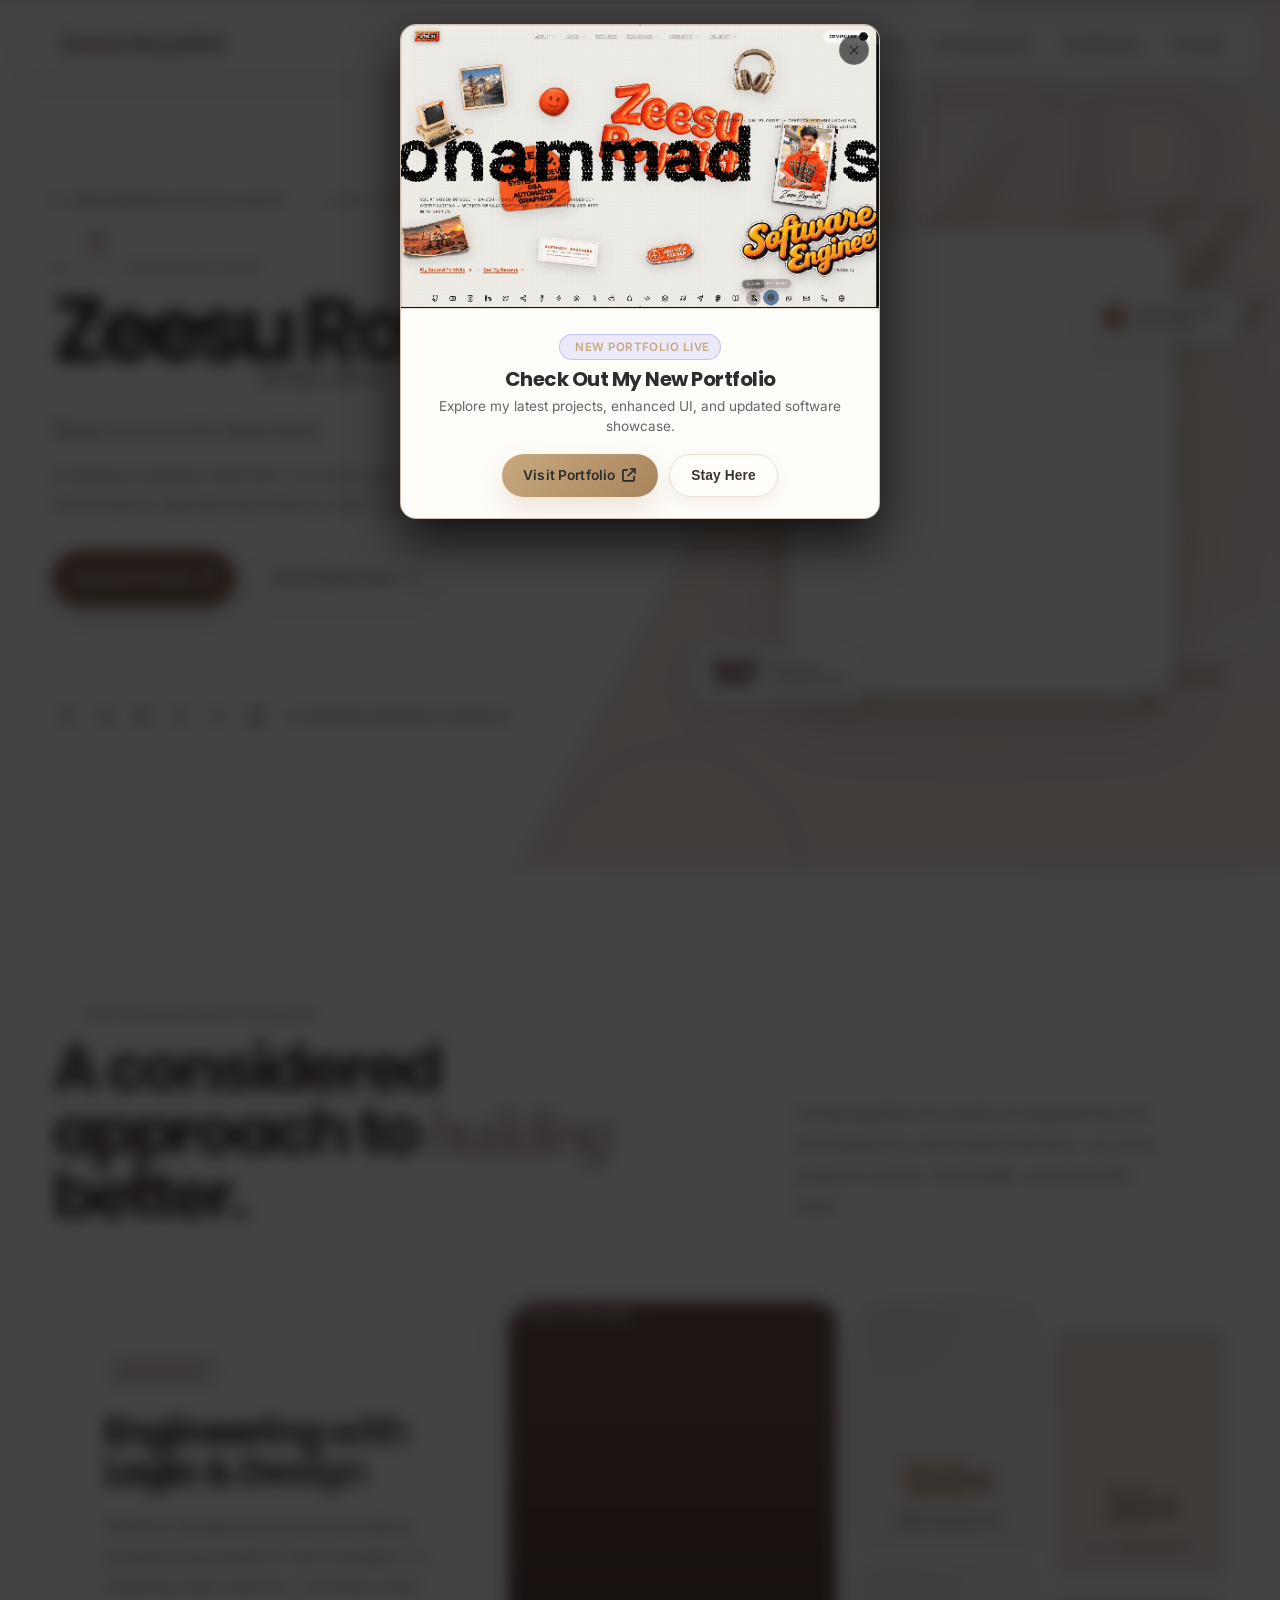
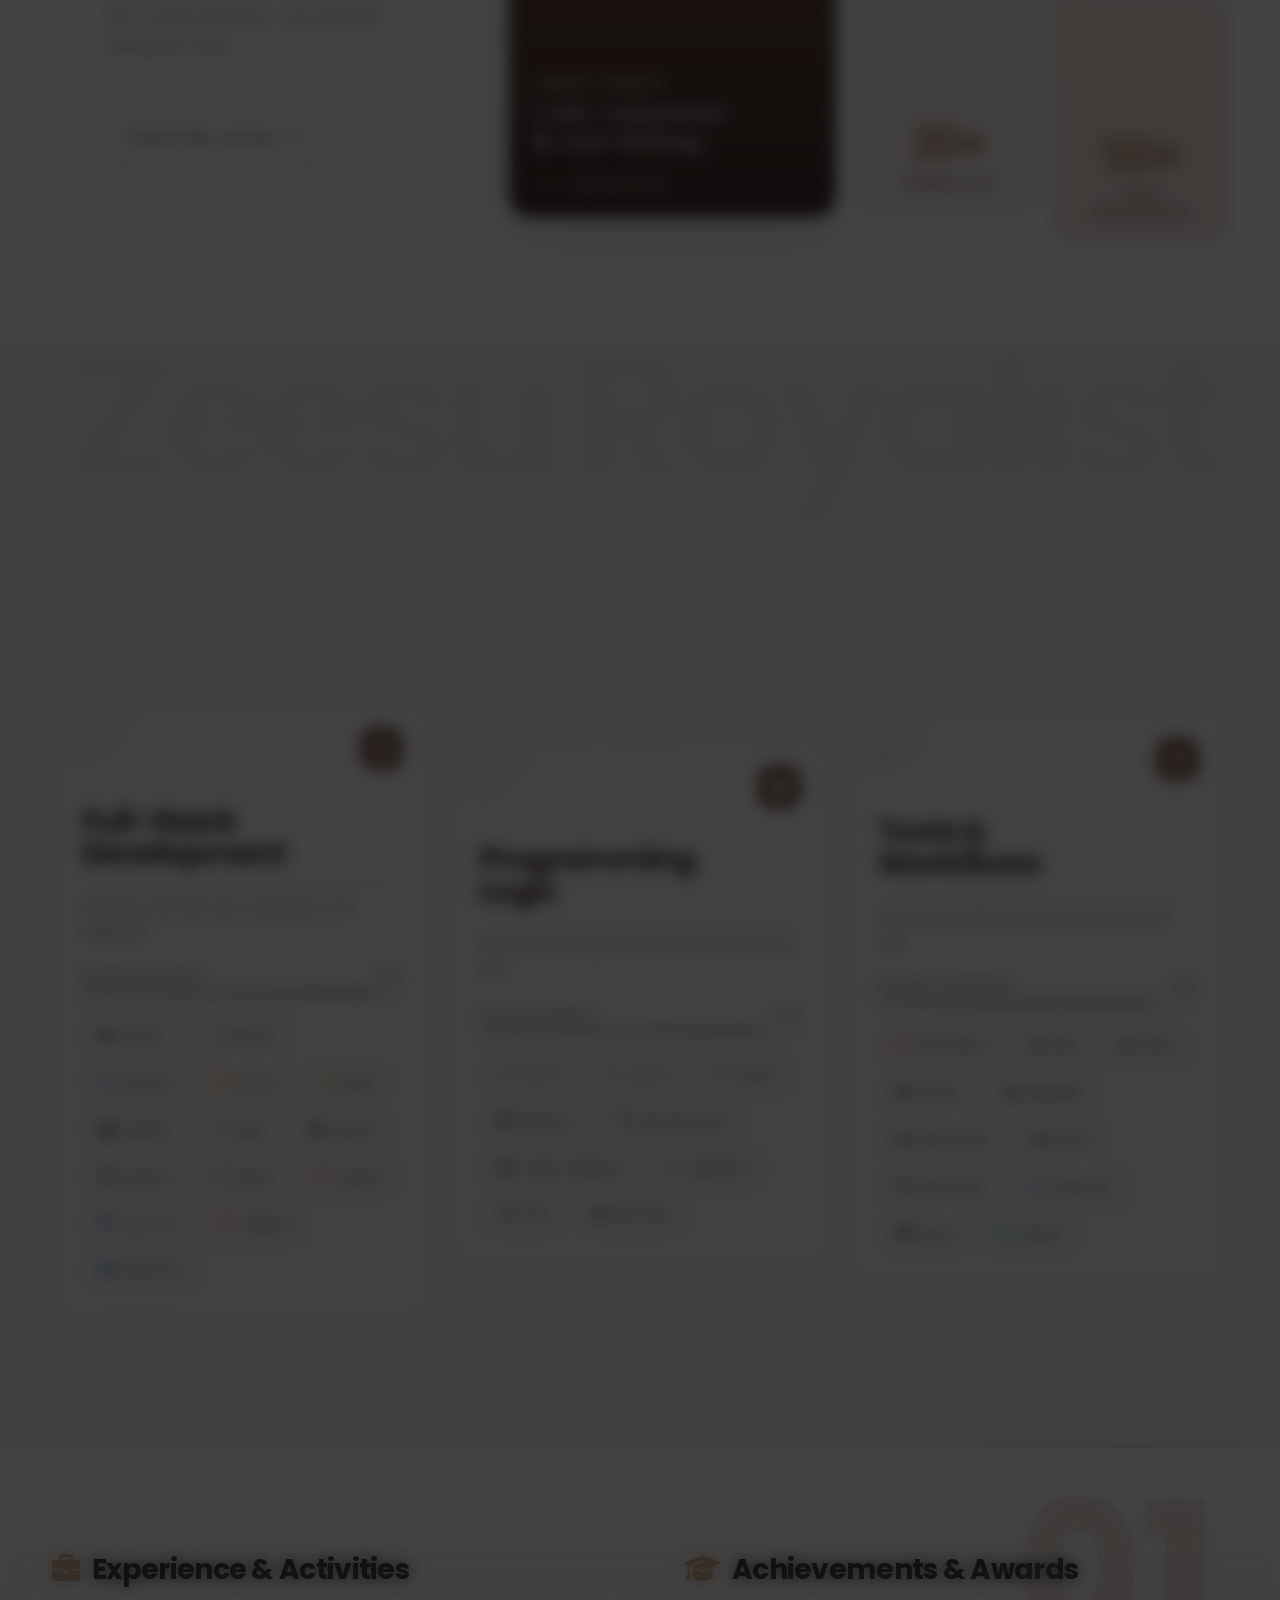
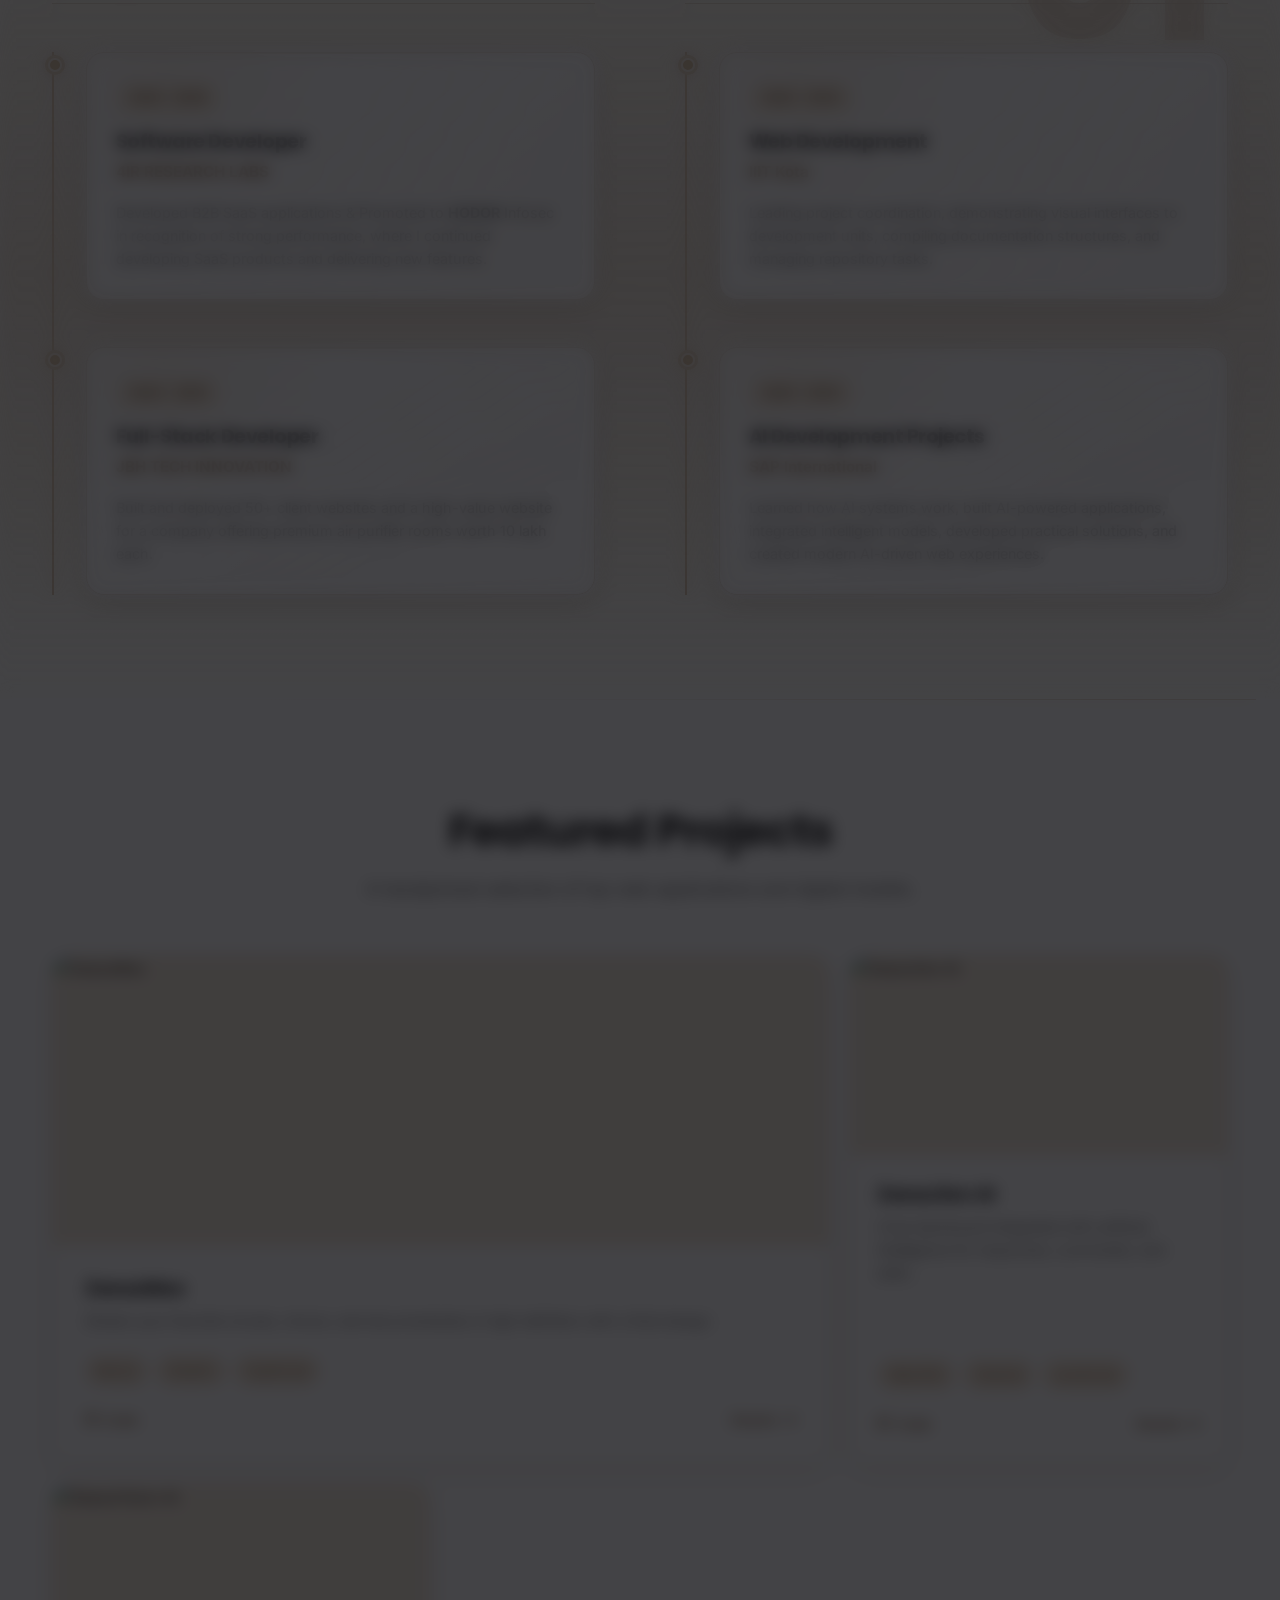
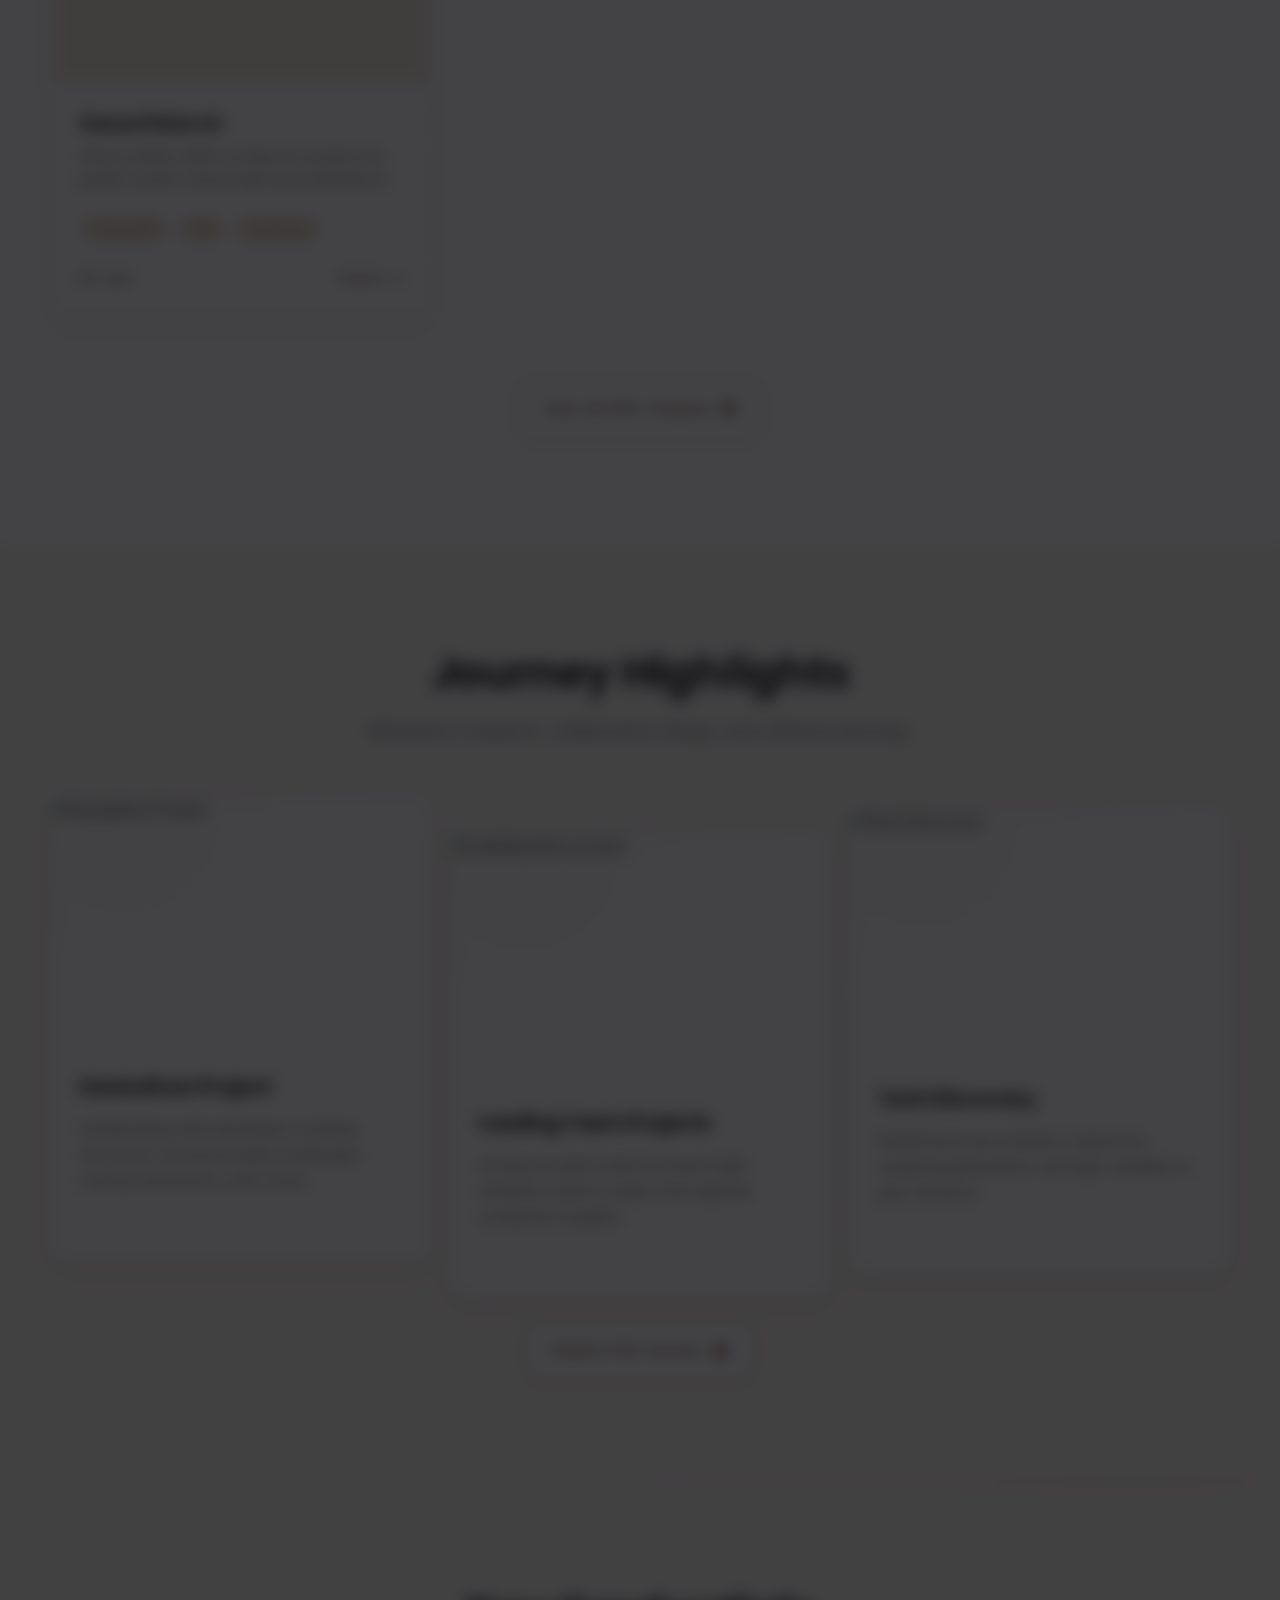
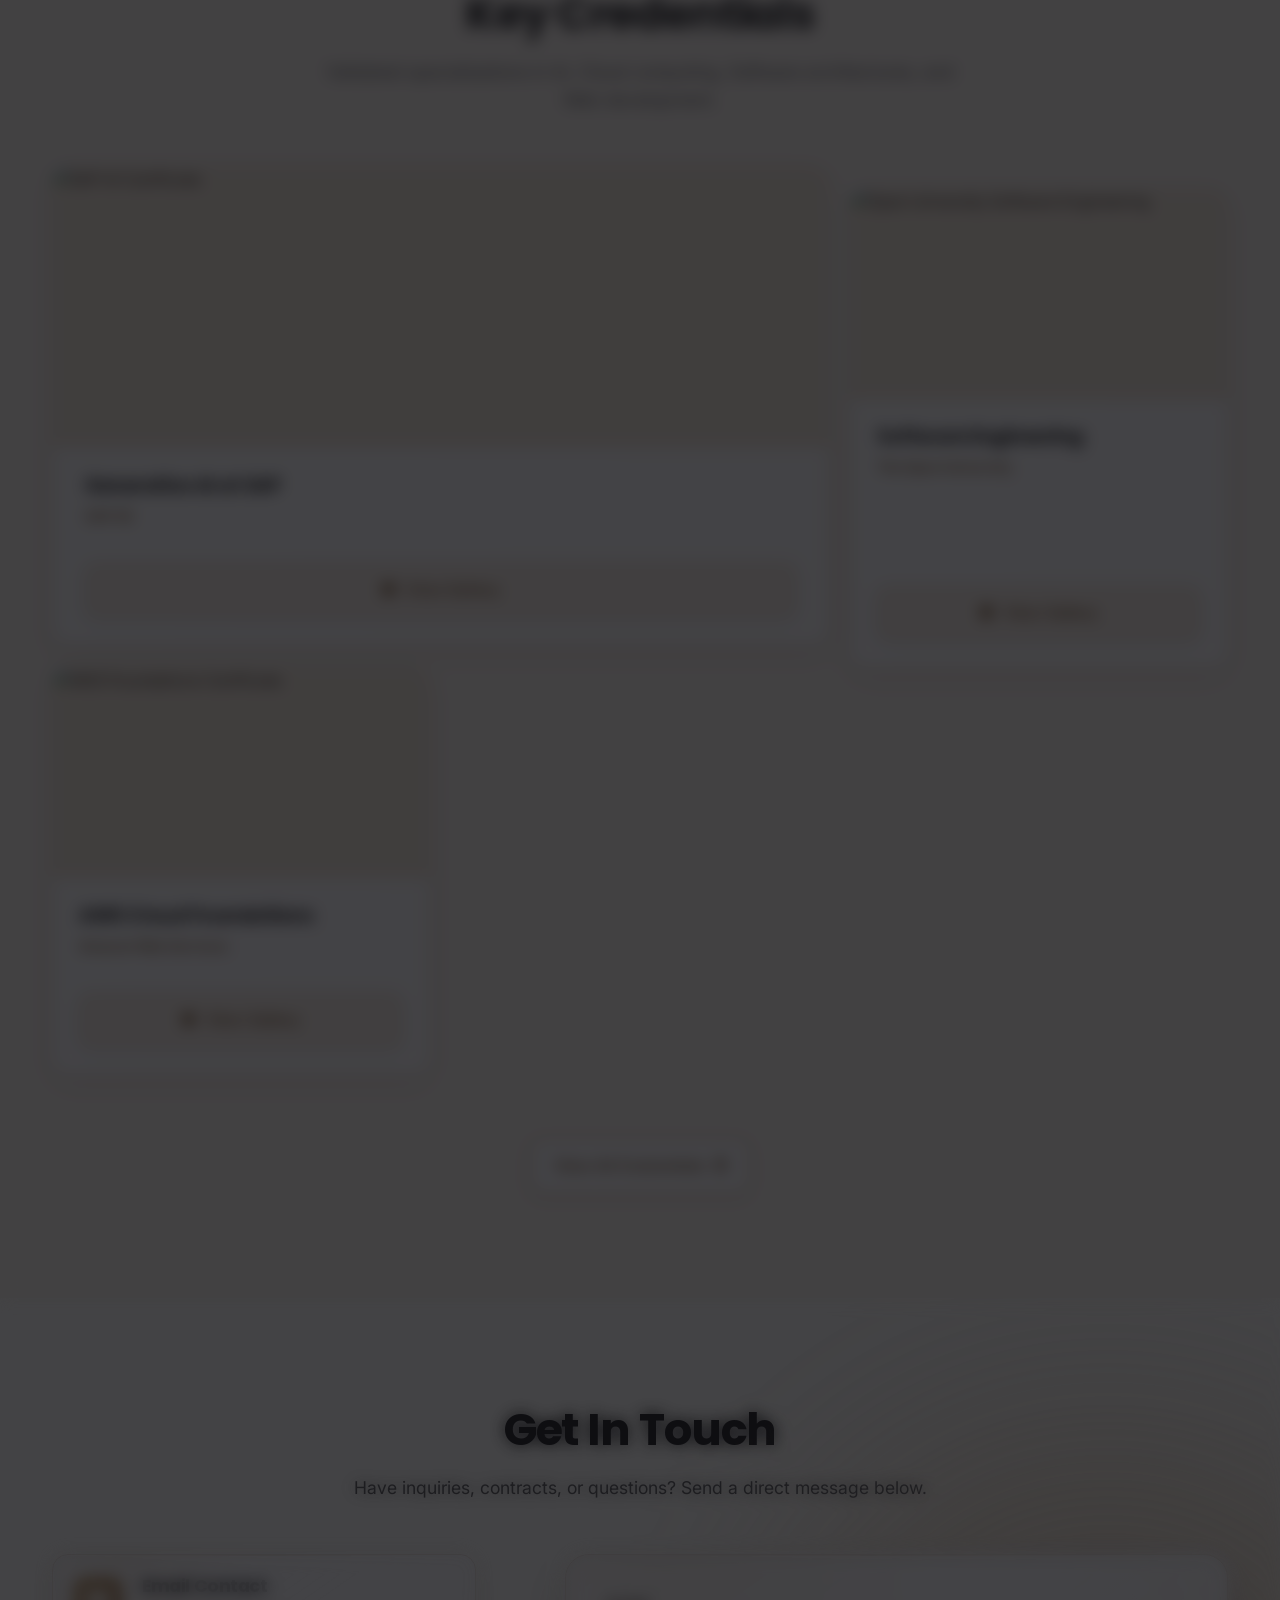
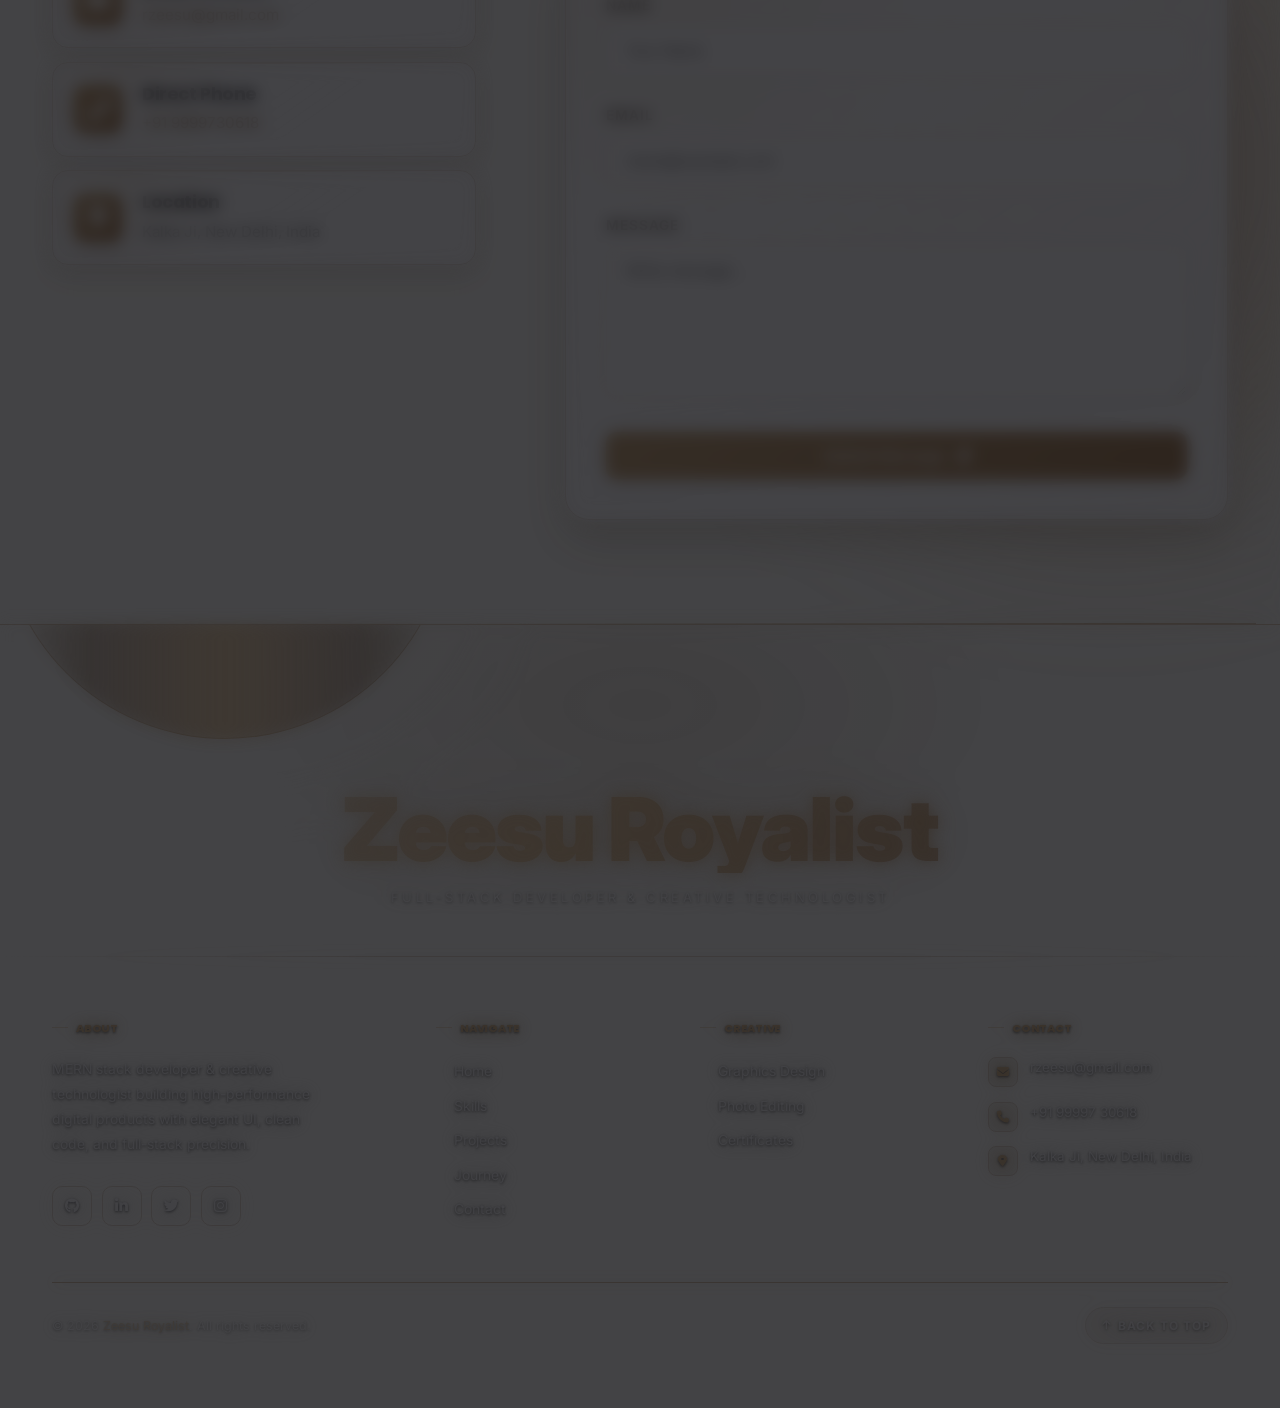
==== commit 9d620c3e: "favicon fix, and new" ====
--- a/index.html
+++ b/index.html
@@ -8,11 +8,8 @@
     <meta name="description"
         content="Portfolio of Zeesu Royalist, showcasing premium web development, C++ software projects, achievements, and technical credentials.">
 
-    <!-- Favicon & Apple Safari Icons -->
-    <link rel="icon" type="image/x-icon" href="favicon.ico">
-    <link rel="icon" type="image/png" sizes="32x32" href="favicon-32x32.png">
-    <link rel="icon" type="image/png" sizes="16x16" href="favicon-16x16.png">
-    <link rel="apple-touch-icon" sizes="180x180" href="apple-touch-icon.png">
+    <!-- Favicon -->
+    <link rel="icon" type="image/png" href="favicon/new-favicon.png">
 
     <!-- CSS and Fonts -->
     <link rel="stylesheet" href="https://cdnjs.cloudflare.com/ajax/libs/font-awesome/6.5.0/css/all.min.css">
